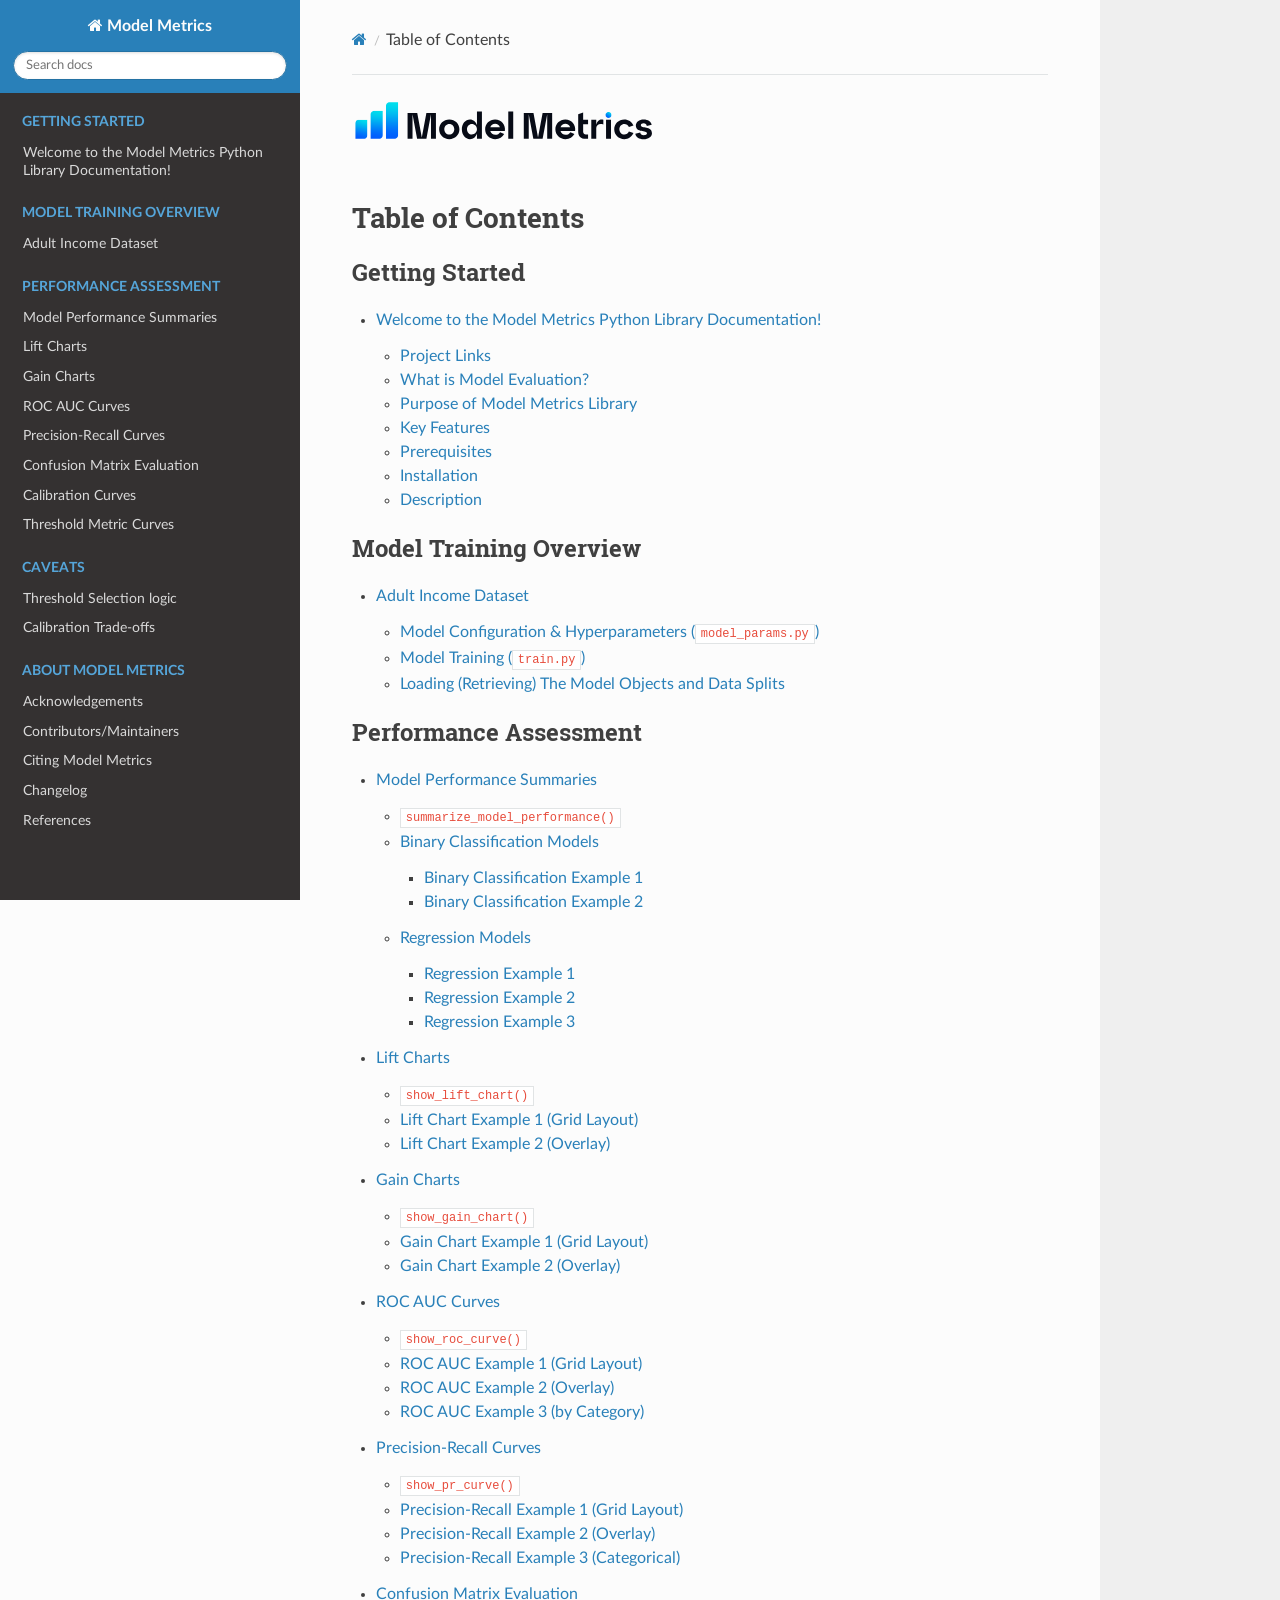
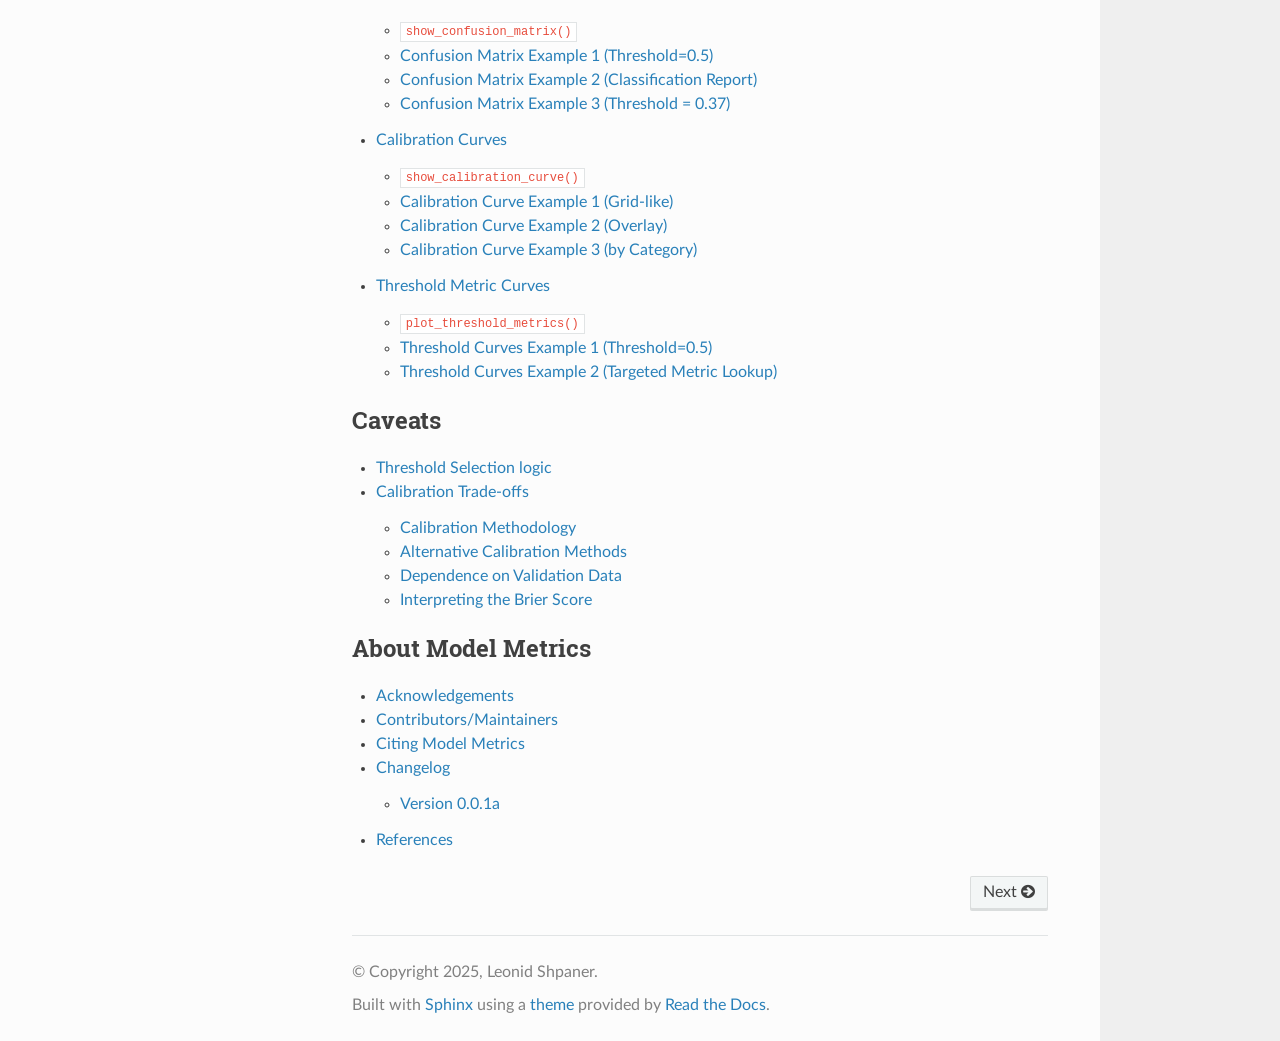
==== docs/index.html @ 1e481b81 "Finished threshold ex." ====
<!DOCTYPE html>
<html class="writer-html5" lang="en" >
<head>
  <meta charset="utf-8" /><meta name="generator" content="Docutils 0.18.1: http://docutils.sourceforge.net/" />

  <meta name="viewport" content="width=device-width, initial-scale=1.0" />
  <title>Table of Contents &mdash; Model Metrics 0.0.0.a2 documentation</title>
      <link rel="stylesheet" href="_static/pygments.css" type="text/css" />
      <link rel="stylesheet" href="_static/css/theme.css" type="text/css" />
      <link rel="stylesheet" href="_static/copybutton.css" type="text/css" />
      <link rel="stylesheet" href="_static/custom.css" type="text/css" />
      <link rel="stylesheet" href="_static/custom.css" type="text/css" />
      <link rel="stylesheet" href="_static/custom.js" type="text/css" />
  <!--[if lt IE 9]>
    <script src="_static/js/html5shiv.min.js"></script>
  <![endif]-->
  
        <script data-url_root="./" id="documentation_options" src="_static/documentation_options.js"></script>
        <script src="_static/jquery.js"></script>
        <script src="_static/underscore.js"></script>
        <script src="_static/_sphinx_javascript_frameworks_compat.js"></script>
        <script src="_static/doctools.js"></script>
        <script src="_static/sphinx_highlight.js"></script>
        <script src="_static/clipboard.min.js"></script>
        <script src="_static/copybutton.js"></script>
        <script src="_static/custom.js"></script>
    <script src="_static/js/theme.js"></script>
    <link rel="index" title="Index" href="genindex.html" />
    <link rel="search" title="Search" href="search.html" />
    <link rel="next" title="Welcome to the Model Metrics Python Library Documentation!" href="getting_started.html" /> 
</head>

<body class="wy-body-for-nav"> 
  <div class="wy-grid-for-nav">
    <nav data-toggle="wy-nav-shift" class="wy-nav-side">
      <div class="wy-side-scroll">
        <div class="wy-side-nav-search" >

          
          
          <a href="#" class="icon icon-home">
            Model Metrics
          </a>
<div role="search">
  <form id="rtd-search-form" class="wy-form" action="search.html" method="get">
    <input type="text" name="q" placeholder="Search docs" aria-label="Search docs" />
    <input type="hidden" name="check_keywords" value="yes" />
    <input type="hidden" name="area" value="default" />
  </form>
</div>
        </div><div class="wy-menu wy-menu-vertical" data-spy="affix" role="navigation" aria-label="Navigation menu">
              <p class="caption" role="heading"><span class="caption-text">Getting Started</span></p>
<ul>
<li class="toctree-l1"><a class="reference internal" href="getting_started.html">Welcome to the Model Metrics Python Library Documentation!</a></li>
</ul>
<p class="caption" role="heading"><span class="caption-text">Model Training Overview</span></p>
<ul>
<li class="toctree-l1"><a class="reference internal" href="model_training.html">Adult Income Dataset</a></li>
</ul>
<p class="caption" role="heading"><span class="caption-text">Performance Assessment</span></p>
<ul>
<li class="toctree-l1"><a class="reference internal" href="performance_assessment.html">Model Performance Summaries</a></li>
<li class="toctree-l1"><a class="reference internal" href="performance_assessment.html#lift-charts">Lift Charts</a></li>
<li class="toctree-l1"><a class="reference internal" href="performance_assessment.html#gain-charts">Gain Charts</a></li>
<li class="toctree-l1"><a class="reference internal" href="performance_assessment.html#roc-auc-curves">ROC AUC Curves</a></li>
<li class="toctree-l1"><a class="reference internal" href="performance_assessment.html#precision-recall-curves">Precision-Recall Curves</a></li>
<li class="toctree-l1"><a class="reference internal" href="performance_assessment.html#confusion-matrix-evaluation">Confusion Matrix Evaluation</a></li>
<li class="toctree-l1"><a class="reference internal" href="performance_assessment.html#calibration-curves">Calibration Curves</a></li>
<li class="toctree-l1"><a class="reference internal" href="performance_assessment.html#threshold-metric-curves">Threshold Metric Curves</a></li>
</ul>
<p class="caption" role="heading"><span class="caption-text">Caveats</span></p>
<ul>
<li class="toctree-l1"><a class="reference internal" href="caveats.html">Threshold Selection logic</a></li>
<li class="toctree-l1"><a class="reference internal" href="caveats.html#calibration-trade-offs">Calibration Trade-offs</a></li>
</ul>
<p class="caption" role="heading"><span class="caption-text">About Model Metrics</span></p>
<ul>
<li class="toctree-l1"><a class="reference internal" href="acknowledgements.html">Acknowledgements</a></li>
<li class="toctree-l1"><a class="reference internal" href="contributors.html">Contributors/Maintainers</a></li>
<li class="toctree-l1"><a class="reference internal" href="citations.html">Citing Model Metrics</a></li>
<li class="toctree-l1"><a class="reference internal" href="changelog.html">Changelog</a></li>
<li class="toctree-l1"><a class="reference internal" href="references.html">References</a></li>
</ul>

        </div>
      </div>
    </nav>

    <section data-toggle="wy-nav-shift" class="wy-nav-content-wrap"><nav class="wy-nav-top" aria-label="Mobile navigation menu" >
          <i data-toggle="wy-nav-top" class="fa fa-bars"></i>
          <a href="#">Model Metrics</a>
      </nav>

      <div class="wy-nav-content">
        <div class="rst-content">
          <div role="navigation" aria-label="Page navigation">
  <ul class="wy-breadcrumbs">
      <li><a href="#" class="icon icon-home" aria-label="Home"></a></li>
      <li class="breadcrumb-item active">Table of Contents</li>
      <li class="wy-breadcrumbs-aside">
      </li>
  </ul>
  <hr/>
</div>
          <div role="main" class="document" itemscope="itemscope" itemtype="http://schema.org/Article">
           <div itemprop="articleBody">
             
  <div class="no-click"><a class="reference internal image-reference" href="_images/mm_logo.svg"><img alt="Model Metrics Logo" class="align-left" src="_images/mm_logo.svg" width="300px" /></a>
</div><div style="height: 100px;"></div><section id="table-of-contents">
<h1>Table of Contents<a class="headerlink" href="#table-of-contents" title="Permalink to this heading"></a></h1>
<div class="toctree-wrapper compound">
<p class="caption" role="heading"><span class="caption-text">Getting Started</span></p>
<ul>
<li class="toctree-l1"><a class="reference internal" href="getting_started.html">Welcome to the Model Metrics Python Library Documentation!</a><ul>
<li class="toctree-l2"><a class="reference internal" href="getting_started.html#project-links">Project Links</a></li>
<li class="toctree-l2"><a class="reference internal" href="getting_started.html#what-is-model-evaluation">What is Model Evaluation?</a></li>
<li class="toctree-l2"><a class="reference internal" href="getting_started.html#purpose-of-model-metrics-library">Purpose of Model Metrics Library</a></li>
<li class="toctree-l2"><a class="reference internal" href="getting_started.html#key-features">Key Features</a></li>
<li class="toctree-l2"><a class="reference internal" href="getting_started.html#prerequisites">Prerequisites</a></li>
<li class="toctree-l2"><a class="reference internal" href="getting_started.html#installation">Installation</a></li>
<li class="toctree-l2"><a class="reference internal" href="getting_started.html#description">Description</a></li>
</ul>
</li>
</ul>
</div>
<div class="toctree-wrapper compound">
<p class="caption" role="heading"><span class="caption-text">Model Training Overview</span></p>
<ul>
<li class="toctree-l1"><a class="reference internal" href="model_training.html">Adult Income Dataset</a><ul>
<li class="toctree-l2"><a class="reference internal" href="model_training.html#model-configuration-hyperparameters-model-params-py">Model Configuration &amp; Hyperparameters (<code class="docutils literal notranslate"><span class="pre">model_params.py</span></code>)</a></li>
<li class="toctree-l2"><a class="reference internal" href="model_training.html#model-training-train-py">Model Training (<code class="docutils literal notranslate"><span class="pre">train.py</span></code>)</a></li>
<li class="toctree-l2"><a class="reference internal" href="model_training.html#loading-retrieving-the-model-objects-and-data-splits">Loading (Retrieving) The Model Objects and Data Splits</a></li>
</ul>
</li>
</ul>
</div>
<div class="toctree-wrapper compound">
<p class="caption" role="heading"><span class="caption-text">Performance Assessment</span></p>
<ul>
<li class="toctree-l1"><a class="reference internal" href="performance_assessment.html">Model Performance Summaries</a><ul>
<li class="toctree-l2"><a class="reference internal" href="performance_assessment.html#summarize_model_performance"><code class="docutils literal notranslate"><span class="pre">summarize_model_performance()</span></code></a></li>
<li class="toctree-l2"><a class="reference internal" href="performance_assessment.html#binary-classification-models">Binary Classification Models</a><ul>
<li class="toctree-l3"><a class="reference internal" href="performance_assessment.html#binary-classification-example-1">Binary Classification Example 1</a></li>
<li class="toctree-l3"><a class="reference internal" href="performance_assessment.html#binary-classification-example-2">Binary Classification Example 2</a></li>
</ul>
</li>
<li class="toctree-l2"><a class="reference internal" href="performance_assessment.html#regression-models">Regression Models</a><ul>
<li class="toctree-l3"><a class="reference internal" href="performance_assessment.html#regression-example-1">Regression Example 1</a></li>
<li class="toctree-l3"><a class="reference internal" href="performance_assessment.html#regression-example-2">Regression Example 2</a></li>
<li class="toctree-l3"><a class="reference internal" href="performance_assessment.html#regression-example-3">Regression Example 3</a></li>
</ul>
</li>
</ul>
</li>
<li class="toctree-l1"><a class="reference internal" href="performance_assessment.html#lift-charts">Lift Charts</a><ul>
<li class="toctree-l2"><a class="reference internal" href="performance_assessment.html#show_lift_chart"><code class="docutils literal notranslate"><span class="pre">show_lift_chart()</span></code></a></li>
<li class="toctree-l2"><a class="reference internal" href="performance_assessment.html#lift-chart-example-1-grid-layout">Lift Chart Example 1 (Grid Layout)</a></li>
<li class="toctree-l2"><a class="reference internal" href="performance_assessment.html#lift-chart-example-2-overlay">Lift Chart Example 2 (Overlay)</a></li>
</ul>
</li>
<li class="toctree-l1"><a class="reference internal" href="performance_assessment.html#gain-charts">Gain Charts</a><ul>
<li class="toctree-l2"><a class="reference internal" href="performance_assessment.html#show_gain_chart"><code class="docutils literal notranslate"><span class="pre">show_gain_chart()</span></code></a></li>
<li class="toctree-l2"><a class="reference internal" href="performance_assessment.html#gain-chart-example-1-grid-layout">Gain Chart Example 1 (Grid Layout)</a></li>
<li class="toctree-l2"><a class="reference internal" href="performance_assessment.html#gain-chart-example-2-overlay">Gain Chart Example 2 (Overlay)</a></li>
</ul>
</li>
<li class="toctree-l1"><a class="reference internal" href="performance_assessment.html#roc-auc-curves">ROC AUC Curves</a><ul>
<li class="toctree-l2"><a class="reference internal" href="performance_assessment.html#show_roc_curve"><code class="docutils literal notranslate"><span class="pre">show_roc_curve()</span></code></a></li>
<li class="toctree-l2"><a class="reference internal" href="performance_assessment.html#roc-auc-example-1-grid-layout">ROC AUC Example 1 (Grid Layout)</a></li>
<li class="toctree-l2"><a class="reference internal" href="performance_assessment.html#roc-auc-example-2-overlay">ROC AUC Example 2 (Overlay)</a></li>
<li class="toctree-l2"><a class="reference internal" href="performance_assessment.html#roc-auc-example-3-by-category">ROC AUC Example 3 (by Category)</a></li>
</ul>
</li>
<li class="toctree-l1"><a class="reference internal" href="performance_assessment.html#precision-recall-curves">Precision-Recall Curves</a><ul>
<li class="toctree-l2"><a class="reference internal" href="performance_assessment.html#show_pr_curve"><code class="docutils literal notranslate"><span class="pre">show_pr_curve()</span></code></a></li>
<li class="toctree-l2"><a class="reference internal" href="performance_assessment.html#precision-recall-example-1-grid-layout">Precision-Recall Example 1 (Grid Layout)</a></li>
<li class="toctree-l2"><a class="reference internal" href="performance_assessment.html#precision-recall-example-2-overlay">Precision-Recall Example 2 (Overlay)</a></li>
<li class="toctree-l2"><a class="reference internal" href="performance_assessment.html#precision-recall-example-3-categorical">Precision-Recall Example 3 (Categorical)</a></li>
</ul>
</li>
<li class="toctree-l1"><a class="reference internal" href="performance_assessment.html#confusion-matrix-evaluation">Confusion Matrix Evaluation</a><ul>
<li class="toctree-l2"><a class="reference internal" href="performance_assessment.html#show_confusion_matrix"><code class="docutils literal notranslate"><span class="pre">show_confusion_matrix()</span></code></a></li>
<li class="toctree-l2"><a class="reference internal" href="performance_assessment.html#confusion-matrix-example-1-threshold-0-5">Confusion Matrix Example 1 (Threshold=0.5)</a></li>
<li class="toctree-l2"><a class="reference internal" href="performance_assessment.html#confusion-matrix-example-2-classification-report">Confusion Matrix Example 2 (Classification Report)</a></li>
<li class="toctree-l2"><a class="reference internal" href="performance_assessment.html#confusion-matrix-example-3-threshold-0-37">Confusion Matrix Example 3 (Threshold = 0.37)</a></li>
</ul>
</li>
<li class="toctree-l1"><a class="reference internal" href="performance_assessment.html#calibration-curves">Calibration Curves</a><ul>
<li class="toctree-l2"><a class="reference internal" href="performance_assessment.html#show_calibration_curve"><code class="docutils literal notranslate"><span class="pre">show_calibration_curve()</span></code></a></li>
<li class="toctree-l2"><a class="reference internal" href="performance_assessment.html#calibration-curve-example-1-grid-like">Calibration Curve Example 1 (Grid-like)</a></li>
<li class="toctree-l2"><a class="reference internal" href="performance_assessment.html#calibration-curve-example-2-overlay">Calibration Curve Example 2 (Overlay)</a></li>
<li class="toctree-l2"><a class="reference internal" href="performance_assessment.html#calibration-curve-example-3-by-category">Calibration Curve Example 3 (by Category)</a></li>
</ul>
</li>
<li class="toctree-l1"><a class="reference internal" href="performance_assessment.html#threshold-metric-curves">Threshold Metric Curves</a><ul>
<li class="toctree-l2"><a class="reference internal" href="performance_assessment.html#plot_threshold_metrics"><code class="docutils literal notranslate"><span class="pre">plot_threshold_metrics()</span></code></a></li>
<li class="toctree-l2"><a class="reference internal" href="performance_assessment.html#threshold-curves-example-1-threshold-0-5">Threshold Curves Example 1 (Threshold=0.5)</a></li>
<li class="toctree-l2"><a class="reference internal" href="performance_assessment.html#threshold-curves-example-2-targeted-metric-lookup">Threshold Curves Example 2 (Targeted Metric Lookup)</a></li>
</ul>
</li>
</ul>
</div>
<div class="toctree-wrapper compound">
<p class="caption" role="heading"><span class="caption-text">Caveats</span></p>
<ul>
<li class="toctree-l1"><a class="reference internal" href="caveats.html">Threshold Selection logic</a></li>
<li class="toctree-l1"><a class="reference internal" href="caveats.html#calibration-trade-offs">Calibration Trade-offs</a><ul>
<li class="toctree-l2"><a class="reference internal" href="caveats.html#calibration-methodology">Calibration Methodology</a></li>
<li class="toctree-l2"><a class="reference internal" href="caveats.html#alternative-calibration-methods">Alternative Calibration Methods</a></li>
<li class="toctree-l2"><a class="reference internal" href="caveats.html#dependence-on-validation-data">Dependence on Validation Data</a></li>
<li class="toctree-l2"><a class="reference internal" href="caveats.html#interpreting-the-brier-score">Interpreting the Brier Score</a></li>
</ul>
</li>
</ul>
</div>
<div class="toctree-wrapper compound">
<p class="caption" role="heading"><span class="caption-text">About Model Metrics</span></p>
<ul>
<li class="toctree-l1"><a class="reference internal" href="acknowledgements.html">Acknowledgements</a></li>
<li class="toctree-l1"><a class="reference internal" href="contributors.html">Contributors/Maintainers</a></li>
<li class="toctree-l1"><a class="reference internal" href="citations.html">Citing Model Metrics</a></li>
<li class="toctree-l1"><a class="reference internal" href="changelog.html">Changelog</a><ul>
<li class="toctree-l2"><a class="reference internal" href="changelog.html#version-0-0-1a">Version 0.0.1a</a></li>
</ul>
</li>
<li class="toctree-l1"><a class="reference internal" href="references.html">References</a></li>
</ul>
</div>
</section>


           </div>
          </div>
          <footer><div class="rst-footer-buttons" role="navigation" aria-label="Footer">
        <a href="getting_started.html" class="btn btn-neutral float-right" title="Welcome to the Model Metrics Python Library Documentation!" accesskey="n" rel="next">Next <span class="fa fa-arrow-circle-right" aria-hidden="true"></span></a>
    </div>

  <hr/>

  <div role="contentinfo">
    <p>&#169; Copyright 2025, Leonid Shpaner.</p>
  </div>

  Built with <a href="https://www.sphinx-doc.org/">Sphinx</a> using a
    <a href="https://github.com/readthedocs/sphinx_rtd_theme">theme</a>
    provided by <a href="https://readthedocs.org">Read the Docs</a>.
   

</footer>
        </div>
      </div>
    </section>
  </div>
  <script>
      jQuery(function () {
          SphinxRtdTheme.Navigation.enable(true);
      });
  </script> 

</body>
</html>
---- docs/_static/pygments.css ----
pre { line-height: 125%; }
td.linenos .normal { color: inherit; background-color: transparent; padding-left: 5px; padding-right: 5px; }
span.linenos { color: inherit; background-color: transparent; padding-left: 5px; padding-right: 5px; }
td.linenos .special { color: #000000; background-color: #ffffc0; padding-left: 5px; padding-right: 5px; }
span.linenos.special { color: #000000; background-color: #ffffc0; padding-left: 5px; padding-right: 5px; }
.highlight .hll { background-color: #ffffcc }
.highlight { background: #f8f8f8; }
.highlight .c { color: #3D7B7B; font-style: italic } /* Comment */
.highlight .err { border: 1px solid #F00 } /* Error */
.highlight .k { color: #008000; font-weight: bold } /* Keyword */
.highlight .o { color: #666 } /* Operator */
.highlight .ch { color: #3D7B7B; font-style: italic } /* Comment.Hashbang */
.highlight .cm { color: #3D7B7B; font-style: italic } /* Comment.Multiline */
.highlight .cp { color: #9C6500 } /* Comment.Preproc */
.highlight .cpf { color: #3D7B7B; font-style: italic } /* Comment.PreprocFile */
.highlight .c1 { color: #3D7B7B; font-style: italic } /* Comment.Single */
.highlight .cs { color: #3D7B7B; font-style: italic } /* Comment.Special */
.highlight .gd { color: #A00000 } /* Generic.Deleted */
.highlight .ge { font-style: italic } /* Generic.Emph */
.highlight .ges { font-weight: bold; font-style: italic } /* Generic.EmphStrong */
.highlight .gr { color: #E40000 } /* Generic.Error */
.highlight .gh { color: #000080; font-weight: bold } /* Generic.Heading */
.highlight .gi { color: #008400 } /* Generic.Inserted */
.highlight .go { color: #717171 } /* Generic.Output */
.highlight .gp { color: #000080; font-weight: bold } /* Generic.Prompt */
.highlight .gs { font-weight: bold } /* Generic.Strong */
.highlight .gu { color: #800080; font-weight: bold } /* Generic.Subheading */
.highlight .gt { color: #04D } /* Generic.Traceback */
.highlight .kc { color: #008000; font-weight: bold } /* Keyword.Constant */
.highlight .kd { color: #008000; font-weight: bold } /* Keyword.Declaration */
.highlight .kn { color: #008000; font-weight: bold } /* Keyword.Namespace */
.highlight .kp { color: #008000 } /* Keyword.Pseudo */
.highlight .kr { color: #008000; font-weight: bold } /* Keyword.Reserved */
.highlight .kt { color: #B00040 } /* Keyword.Type */
.highlight .m { color: #666 } /* Literal.Number */
.highlight .s { color: #BA2121 } /* Literal.String */
.highlight .na { color: #687822 } /* Name.Attribute */
.highlight .nb { color: #008000 } /* Name.Builtin */
.highlight .nc { color: #00F; font-weight: bold } /* Name.Class */
.highlight .no { color: #800 } /* Name.Constant */
.highlight .nd { color: #A2F } /* Name.Decorator */
.highlight .ni { color: #717171; font-weight: bold } /* Name.Entity */
.highlight .ne { color: #CB3F38; font-weight: bold } /* Name.Exception */
.highlight .nf { color: #00F } /* Name.Function */
.highlight .nl { color: #767600 } /* Name.Label */
.highlight .nn { color: #00F; font-weight: bold } /* Name.Namespace */
.highlight .nt { color: #008000; font-weight: bold } /* Name.Tag */
.highlight .nv { color: #19177C } /* Name.Variable */
.highlight .ow { color: #A2F; font-weight: bold } /* Operator.Word */
.highlight .w { color: #BBB } /* Text.Whitespace */
.highlight .mb { color: #666 } /* Literal.Number.Bin */
.highlight .mf { color: #666 } /* Literal.Number.Float */
.highlight .mh { color: #666 } /* Literal.Number.Hex */
.highlight .mi { color: #666 } /* Literal.Number.Integer */
.highlight .mo { color: #666 } /* Literal.Number.Oct */
.highlight .sa { color: #BA2121 } /* Literal.String.Affix */
.highlight .sb { color: #BA2121 } /* Literal.String.Backtick */
.highlight .sc { color: #BA2121 } /* Literal.String.Char */
.highlight .dl { color: #BA2121 } /* Literal.String.Delimiter */
.highlight .sd { color: #BA2121; font-style: italic } /* Literal.String.Doc */
.highlight .s2 { color: #BA2121 } /* Literal.String.Double */
.highlight .se { color: #AA5D1F; font-weight: bold } /* Literal.String.Escape */
.highlight .sh { color: #BA2121 } /* Literal.String.Heredoc */
.highlight .si { color: #A45A77; font-weight: bold } /* Literal.String.Interpol */
.highlight .sx { color: #008000 } /* Literal.String.Other */
.highlight .sr { color: #A45A77 } /* Literal.String.Regex */
.highlight .s1 { color: #BA2121 } /* Literal.String.Single */
.highlight .ss { color: #19177C } /* Literal.String.Symbol */
.highlight .bp { color: #008000 } /* Name.Builtin.Pseudo */
.highlight .fm { color: #00F } /* Name.Function.Magic */
.highlight .vc { color: #19177C } /* Name.Variable.Class */
.highlight .vg { color: #19177C } /* Name.Variable.Global */
.highlight .vi { color: #19177C } /* Name.Variable.Instance */
.highlight .vm { color: #19177C } /* Name.Variable.Magic */
.highlight .il { color: #666 } /* Literal.Number.Integer.Long */
---- docs/_static/css/theme.css ----
html{box-sizing:border-box}*,:after,:before{box-sizing:inherit}article,aside,details,figcaption,figure,footer,header,hgroup,nav,section{display:block}audio,canvas,video{display:inline-block;*display:inline;*zoom:1}[hidden],audio:not([controls]){display:none}*{-webkit-box-sizing:border-box;-moz-box-sizing:border-box;box-sizing:border-box}html{font-size:100%;-webkit-text-size-adjust:100%;-ms-text-size-adjust:100%}body{margin:0}a:active,a:hover{outline:0}abbr[title]{border-bottom:1px dotted}b,strong{font-weight:700}blockquote{margin:0}dfn{font-style:italic}ins{background:#ff9;text-decoration:none}ins,mark{color:#000}mark{background:#ff0;font-style:italic;font-weight:700}.rst-content code,.rst-content tt,code,kbd,pre,samp{font-family:monospace,serif;_font-family:courier new,monospace;font-size:1em}pre{white-space:pre}q{quotes:none}q:after,q:before{content:"";content:none}small{font-size:85%}sub,sup{font-size:75%;line-height:0;position:relative;vertical-align:baseline}sup{top:-.5em}sub{bottom:-.25em}dl,ol,ul{margin:0;padding:0;list-style:none;list-style-image:none}li{list-style:none}dd{margin:0}img{border:0;-ms-interpolation-mode:bicubic;vertical-align:middle;max-width:100%}svg:not(:root){overflow:hidden}figure,form{margin:0}label{cursor:pointer}button,input,select,textarea{font-size:100%;margin:0;vertical-align:baseline;*vertical-align:middle}button,input{line-height:normal}button,input[type=button],input[type=reset],input[type=submit]{cursor:pointer;-webkit-appearance:button;*overflow:visible}button[disabled],input[disabled]{cursor:default}input[type=search]{-webkit-appearance:textfield;-moz-box-sizing:content-box;-webkit-box-sizing:content-box;box-sizing:content-box}textarea{resize:vertical}table{border-collapse:collapse;border-spacing:0}td{vertical-align:top}.chromeframe{margin:.2em 0;background:#ccc;color:#000;padding:.2em 0}.ir{display:block;border:0;text-indent:-999em;overflow:hidden;background-color:transparent;background-repeat:no-repeat;text-align:left;direction:ltr;*line-height:0}.ir br{display:none}.hidden{display:none!important;visibility:hidden}.visuallyhidden{border:0;clip:rect(0 0 0 0);height:1px;margin:-1px;overflow:hidden;padding:0;position:absolute;width:1px}.visuallyhidden.focusable:active,.visuallyhidden.focusable:focus{clip:auto;height:auto;margin:0;overflow:visible;position:static;width:auto}.invisible{visibility:hidden}.relative{position:relative}big,small{font-size:100%}@media print{body,html,section{background:none!important}*{box-shadow:none!important;text-shadow:none!important;filter:none!important;-ms-filter:none!important}a,a:visited{text-decoration:underline}.ir a:after,a[href^="#"]:after,a[href^="javascript:"]:after{content:""}blockquote,pre{page-break-inside:avoid}thead{display:table-header-group}img,tr{page-break-inside:avoid}img{max-width:100%!important}@page{margin:.5cm}.rst-content .toctree-wrapper>p.caption,h2,h3,p{orphans:3;widows:3}.rst-content .toctree-wrapper>p.caption,h2,h3{page-break-after:avoid}}.btn,.fa:before,.icon:before,.rst-content .admonition,.rst-content .admonition-title:before,.rst-content .admonition-todo,.rst-content .attention,.rst-content .caution,.rst-content .code-block-caption .headerlink:before,.rst-content .danger,.rst-content .eqno .headerlink:before,.rst-content .error,.rst-content .hint,.rst-content .important,.rst-content .note,.rst-content .seealso,.rst-content .tip,.rst-content .warning,.rst-content code.download span:first-child:before,.rst-content dl dt .headerlink:before,.rst-content h1 .headerlink:before,.rst-content h2 .headerlink:before,.rst-content h3 .headerlink:before,.rst-content h4 .headerlink:before,.rst-content h5 .headerlink:before,.rst-content h6 .headerlink:before,.rst-content p.caption .headerlink:before,.rst-content p .headerlink:before,.rst-content table>caption .headerlink:before,.rst-content tt.download span:first-child:before,.wy-alert,.wy-dropdown .caret:before,.wy-inline-validate.wy-inline-validate-danger .wy-input-context:before,.wy-inline-validate.wy-inline-validate-info .wy-input-context:before,.wy-inline-validate.wy-inline-validate-success .wy-input-context:before,.wy-inline-validate.wy-inline-validate-warning .wy-input-context:before,.wy-menu-vertical li.current>a button.toctree-expand:before,.wy-menu-vertical li.on a button.toctree-expand:before,.wy-menu-vertical li button.toctree-expand:before,input[type=color],input[type=date],input[type=datetime-local],input[type=datetime],input[type=email],input[type=month],input[type=number],input[type=password],input[type=search],input[type=tel],input[type=text],input[type=time],input[type=url],input[type=week],select,textarea{-webkit-font-smoothing:antialiased}.clearfix{*zoom:1}.clearfix:after,.clearfix:before{display:table;content:""}.clearfix:after{clear:both}/*!
 *  Font Awesome 4.7.0 by @davegandy - http://fontawesome.io - @fontawesome
 *  License - http://fontawesome.io/license (Font: SIL OFL 1.1, CSS: MIT License)
 */@font-face{font-family:FontAwesome;src:url(fonts/fontawesome-webfont.eot?674f50d287a8c48dc19ba404d20fe713);src:url(fonts/fontawesome-webfont.eot?674f50d287a8c48dc19ba404d20fe713?#iefix&v=4.7.0) format("embedded-opentype"),url(fonts/fontawesome-webfont.woff2?af7ae505a9eed503f8b8e6982036873e) format("woff2"),url(fonts/fontawesome-webfont.woff?fee66e712a8a08eef5805a46892932ad) format("woff"),url(fonts/fontawesome-webfont.ttf?b06871f281fee6b241d60582ae9369b9) format("truetype"),url(fonts/fontawesome-webfont.svg?912ec66d7572ff821749319396470bde#fontawesomeregular) format("svg");font-weight:400;font-style:normal}.fa,.icon,.rst-content .admonition-title,.rst-content .code-block-caption .headerlink,.rst-content .eqno .headerlink,.rst-content code.download span:first-child,.rst-content dl dt .headerlink,.rst-content h1 .headerlink,.rst-content h2 .headerlink,.rst-content h3 .headerlink,.rst-content h4 .headerlink,.rst-content h5 .headerlink,.rst-content h6 .headerlink,.rst-content p.caption .headerlink,.rst-content p .headerlink,.rst-content table>caption .headerlink,.rst-content tt.download span:first-child,.wy-menu-vertical li.current>a button.toctree-expand,.wy-menu-vertical li.on a button.toctree-expand,.wy-menu-vertical li button.toctree-expand{display:inline-block;font:normal normal normal 14px/1 FontAwesome;font-size:inherit;text-rendering:auto;-webkit-font-smoothing:antialiased;-moz-osx-font-smoothing:grayscale}.fa-lg{font-size:1.33333em;line-height:.75em;vertical-align:-15%}.fa-2x{font-size:2em}.fa-3x{font-size:3em}.fa-4x{font-size:4em}.fa-5x{font-size:5em}.fa-fw{width:1.28571em;text-align:center}.fa-ul{padding-left:0;margin-left:2.14286em;list-style-type:none}.fa-ul>li{position:relative}.fa-li{position:absolute;left:-2.14286em;width:2.14286em;top:.14286em;text-align:center}.fa-li.fa-lg{left:-1.85714em}.fa-border{padding:.2em .25em .15em;border:.08em solid #eee;border-radius:.1em}.fa-pull-left{float:left}.fa-pull-right{float:right}.fa-pull-left.icon,.fa.fa-pull-left,.rst-content .code-block-caption .fa-pull-left.headerlink,.rst-content .eqno .fa-pull-left.headerlink,.rst-content .fa-pull-left.admonition-title,.rst-content code.download span.fa-pull-left:first-child,.rst-content dl dt .fa-pull-left.headerlink,.rst-content h1 .fa-pull-left.headerlink,.rst-content h2 .fa-pull-left.headerlink,.rst-content h3 .fa-pull-left.headerlink,.rst-content h4 .fa-pull-left.headerlink,.rst-content h5 .fa-pull-left.headerlink,.rst-content h6 .fa-pull-left.headerlink,.rst-content p .fa-pull-left.headerlink,.rst-content table>caption .fa-pull-left.headerlink,.rst-content tt.download span.fa-pull-left:first-child,.wy-menu-vertical li.current>a button.fa-pull-left.toctree-expand,.wy-menu-vertical li.on a button.fa-pull-left.toctree-expand,.wy-menu-vertical li button.fa-pull-left.toctree-expand{margin-right:.3em}.fa-pull-right.icon,.fa.fa-pull-right,.rst-content .code-block-caption .fa-pull-right.headerlink,.rst-content .eqno .fa-pull-right.headerlink,.rst-content .fa-pull-right.admonition-title,.rst-content code.download span.fa-pull-right:first-child,.rst-content dl dt .fa-pull-right.headerlink,.rst-content h1 .fa-pull-right.headerlink,.rst-content h2 .fa-pull-right.headerlink,.rst-content h3 .fa-pull-right.headerlink,.rst-content h4 .fa-pull-right.headerlink,.rst-content h5 .fa-pull-right.headerlink,.rst-content h6 .fa-pull-right.headerlink,.rst-content p .fa-pull-right.headerlink,.rst-content table>caption .fa-pull-right.headerlink,.rst-content tt.download span.fa-pull-right:first-child,.wy-menu-vertical li.current>a button.fa-pull-right.toctree-expand,.wy-menu-vertical li.on a button.fa-pull-right.toctree-expand,.wy-menu-vertical li button.fa-pull-right.toctree-expand{margin-left:.3em}.pull-right{float:right}.pull-left{float:left}.fa.pull-left,.pull-left.icon,.rst-content .code-block-caption .pull-left.headerlink,.rst-content .eqno .pull-left.headerlink,.rst-content .pull-left.admonition-title,.rst-content code.download span.pull-left:first-child,.rst-content dl dt .pull-left.headerlink,.rst-content h1 .pull-left.headerlink,.rst-content h2 .pull-left.headerlink,.rst-content h3 .pull-left.headerlink,.rst-content h4 .pull-left.headerlink,.rst-content h5 .pull-left.headerlink,.rst-content h6 .pull-left.headerlink,.rst-content p .pull-left.headerlink,.rst-content table>caption .pull-left.headerlink,.rst-content tt.download span.pull-left:first-child,.wy-menu-vertical li.current>a button.pull-left.toctree-expand,.wy-menu-vertical li.on a button.pull-left.toctree-expand,.wy-menu-vertical li button.pull-left.toctree-expand{margin-right:.3em}.fa.pull-right,.pull-right.icon,.rst-content .code-block-caption .pull-right.headerlink,.rst-content .eqno .pull-right.headerlink,.rst-content .pull-right.admonition-title,.rst-content code.download span.pull-right:first-child,.rst-content dl dt .pull-right.headerlink,.rst-content h1 .pull-right.headerlink,.rst-content h2 .pull-right.headerlink,.rst-content h3 .pull-right.headerlink,.rst-content h4 .pull-right.headerlink,.rst-content h5 .pull-right.headerlink,.rst-content h6 .pull-right.headerlink,.rst-content p .pull-right.headerlink,.rst-content table>caption .pull-right.headerlink,.rst-content tt.download span.pull-right:first-child,.wy-menu-vertical li.current>a button.pull-right.toctree-expand,.wy-menu-vertical li.on a button.pull-right.toctree-expand,.wy-menu-vertical li button.pull-right.toctree-expand{margin-left:.3em}.fa-spin{-webkit-animation:fa-spin 2s linear infinite;animation:fa-spin 2s linear infinite}.fa-pulse{-webkit-animation:fa-spin 1s steps(8) infinite;animation:fa-spin 1s steps(8) infinite}@-webkit-keyframes fa-spin{0%{-webkit-transform:rotate(0deg);transform:rotate(0deg)}to{-webkit-transform:rotate(359deg);transform:rotate(359deg)}}@keyframes fa-spin{0%{-webkit-transform:rotate(0deg);transform:rotate(0deg)}to{-webkit-transform:rotate(359deg);transform:rotate(359deg)}}.fa-rotate-90{-ms-filter:"progid:DXImageTransform.Microsoft.BasicImage(rotation=1)";-webkit-transform:rotate(90deg);-ms-transform:rotate(90deg);transform:rotate(90deg)}.fa-rotate-180{-ms-filter:"progid:DXImageTransform.Microsoft.BasicImage(rotation=2)";-webkit-transform:rotate(180deg);-ms-transform:rotate(180deg);transform:rotate(180deg)}.fa-rotate-270{-ms-filter:"progid:DXImageTransform.Microsoft.BasicImage(rotation=3)";-webkit-transform:rotate(270deg);-ms-transform:rotate(270deg);transform:rotate(270deg)}.fa-flip-horizontal{-ms-filter:"progid:DXImageTransform.Microsoft.BasicImage(rotation=0, mirror=1)";-webkit-transform:scaleX(-1);-ms-transform:scaleX(-1);transform:scaleX(-1)}.fa-flip-vertical{-ms-filter:"progid:DXImageTransform.Microsoft.BasicImage(rotation=2, mirror=1)";-webkit-transform:scaleY(-1);-ms-transform:scaleY(-1);transform:scaleY(-1)}:root .fa-flip-horizontal,:root .fa-flip-vertical,:root .fa-rotate-90,:root .fa-rotate-180,:root .fa-rotate-270{filter:none}.fa-stack{position:relative;display:inline-block;width:2em;height:2em;line-height:2em;vertical-align:middle}.fa-stack-1x,.fa-stack-2x{position:absolute;left:0;width:100%;text-align:center}.fa-stack-1x{line-height:inherit}.fa-stack-2x{font-size:2em}.fa-inverse{color:#fff}.fa-glass:before{content:""}.fa-music:before{content:""}.fa-search:before,.icon-search:before{content:""}.fa-envelope-o:before{content:""}.fa-heart:before{content:""}.fa-star:before{content:""}.fa-star-o:before{content:""}.fa-user:before{content:""}.fa-film:before{content:""}.fa-th-large:before{content:""}.fa-th:before{content:""}.fa-th-list:before{content:""}.fa-check:before{content:""}.fa-close:before,.fa-remove:before,.fa-times:before{content:""}.fa-search-plus:before{content:""}.fa-search-minus:before{content:""}.fa-power-off:before{content:""}.fa-signal:before{content:""}.fa-cog:before,.fa-gear:before{content:""}.fa-trash-o:before{content:""}.fa-home:before,.icon-home:before{content:""}.fa-file-o:before{content:""}.fa-clock-o:before{content:""}.fa-road:before{content:""}.fa-download:before,.rst-content code.download span:first-child:before,.rst-content tt.download span:first-child:before{content:""}.fa-arrow-circle-o-down:before{content:""}.fa-arrow-circle-o-up:before{content:""}.fa-inbox:before{content:""}.fa-play-circle-o:before{content:""}.fa-repeat:before,.fa-rotate-right:before{content:""}.fa-refresh:before{content:""}.fa-list-alt:before{content:""}.fa-lock:before{content:""}.fa-flag:before{content:""}.fa-headphones:before{content:""}.fa-volume-off:before{content:""}.fa-volume-down:before{content:""}.fa-volume-up:before{content:""}.fa-qrcode:before{content:""}.fa-barcode:before{content:""}.fa-tag:before{content:""}.fa-tags:before{content:""}.fa-book:before,.icon-book:before{content:""}.fa-bookmark:before{content:""}.fa-print:before{content:""}.fa-camera:before{content:""}.fa-font:before{content:""}.fa-bold:before{content:""}.fa-italic:before{content:""}.fa-text-height:before{content:""}.fa-text-width:before{content:""}.fa-align-left:before{content:""}.fa-align-center:before{content:""}.fa-align-right:before{content:""}.fa-align-justify:before{content:""}.fa-list:before{content:""}.fa-dedent:before,.fa-outdent:before{content:""}.fa-indent:before{content:""}.fa-video-camera:before{content:""}.fa-image:before,.fa-photo:before,.fa-picture-o:before{content:""}.fa-pencil:before{content:""}.fa-map-marker:before{content:""}.fa-adjust:before{content:""}.fa-tint:before{content:""}.fa-edit:before,.fa-pencil-square-o:before{content:""}.fa-share-square-o:before{content:""}.fa-check-square-o:before{content:""}.fa-arrows:before{content:""}.fa-step-backward:before{content:""}.fa-fast-backward:before{content:""}.fa-backward:before{content:""}.fa-play:before{content:""}.fa-pause:before{content:""}.fa-stop:before{content:""}.fa-forward:before{content:""}.fa-fast-forward:before{content:""}.fa-step-forward:before{content:""}.fa-eject:before{content:""}.fa-chevron-left:before{content:""}.fa-chevron-right:before{content:""}.fa-plus-circle:before{content:""}.fa-minus-circle:before{content:""}.fa-times-circle:before,.wy-inline-validate.wy-inline-validate-danger .wy-input-context:before{content:""}.fa-check-circle:before,.wy-inline-validate.wy-inline-validate-success .wy-input-context:before{content:""}.fa-question-circle:before{content:""}.fa-info-circle:before{content:""}.fa-crosshairs:before{content:""}.fa-times-circle-o:before{content:""}.fa-check-circle-o:before{content:""}.fa-ban:before{content:""}.fa-arrow-left:before{content:""}.fa-arrow-right:before{content:""}.fa-arrow-up:before{content:""}.fa-arrow-down:before{content:""}.fa-mail-forward:before,.fa-share:before{content:""}.fa-expand:before{content:""}.fa-compress:before{content:""}.fa-plus:before{content:""}.fa-minus:before{content:""}.fa-asterisk:before{content:""}.fa-exclamation-circle:before,.rst-content .admonition-title:before,.wy-inline-validate.wy-inline-validate-info .wy-input-context:before,.wy-inline-validate.wy-inline-validate-warning .wy-input-context:before{content:""}.fa-gift:before{content:""}.fa-leaf:before{content:""}.fa-fire:before,.icon-fire:before{content:""}.fa-eye:before{content:""}.fa-eye-slash:before{content:""}.fa-exclamation-triangle:before,.fa-warning:before{content:""}.fa-plane:before{content:""}.fa-calendar:before{content:""}.fa-random:before{content:""}.fa-comment:before{content:""}.fa-magnet:before{content:""}.fa-chevron-up:before{content:""}.fa-chevron-down:before{content:""}.fa-retweet:before{content:""}.fa-shopping-cart:before{content:""}.fa-folder:before{content:""}.fa-folder-open:before{content:""}.fa-arrows-v:before{content:""}.fa-arrows-h:before{content:""}.fa-bar-chart-o:before,.fa-bar-chart:before{content:""}.fa-twitter-square:before{content:""}.fa-facebook-square:before{content:""}.fa-camera-retro:before{content:""}.fa-key:before{content:""}.fa-cogs:before,.fa-gears:before{content:""}.fa-comments:before{content:""}.fa-thumbs-o-up:before{content:""}.fa-thumbs-o-down:before{content:""}.fa-star-half:before{content:""}.fa-heart-o:before{content:""}.fa-sign-out:before{content:""}.fa-linkedin-square:before{content:""}.fa-thumb-tack:before{content:""}.fa-external-link:before{content:""}.fa-sign-in:before{content:""}.fa-trophy:before{content:""}.fa-github-square:before{content:""}.fa-upload:before{content:""}.fa-lemon-o:before{content:""}.fa-phone:before{content:""}.fa-square-o:before{content:""}.fa-bookmark-o:before{content:""}.fa-phone-square:before{content:""}.fa-twitter:before{content:""}.fa-facebook-f:before,.fa-facebook:before{content:""}.fa-github:before,.icon-github:before{content:""}.fa-unlock:before{content:""}.fa-credit-card:before{content:""}.fa-feed:before,.fa-rss:before{content:""}.fa-hdd-o:before{content:""}.fa-bullhorn:before{content:""}.fa-bell:before{content:""}.fa-certificate:before{content:""}.fa-hand-o-right:before{content:""}.fa-hand-o-left:before{content:""}.fa-hand-o-up:before{content:""}.fa-hand-o-down:before{content:""}.fa-arrow-circle-left:before,.icon-circle-arrow-left:before{content:""}.fa-arrow-circle-right:before,.icon-circle-arrow-right:before{content:""}.fa-arrow-circle-up:before{content:""}.fa-arrow-circle-down:before{content:""}.fa-globe:before{content:""}.fa-wrench:before{content:""}.fa-tasks:before{content:""}.fa-filter:before{content:""}.fa-briefcase:before{content:""}.fa-arrows-alt:before{content:""}.fa-group:before,.fa-users:before{content:""}.fa-chain:before,.fa-link:before,.icon-link:before{content:""}.fa-cloud:before{content:""}.fa-flask:before{content:""}.fa-cut:before,.fa-scissors:before{content:""}.fa-copy:before,.fa-files-o:before{content:""}.fa-paperclip:before{content:""}.fa-floppy-o:before,.fa-save:before{content:""}.fa-square:before{content:""}.fa-bars:before,.fa-navicon:before,.fa-reorder:before{content:""}.fa-list-ul:before{content:""}.fa-list-ol:before{content:""}.fa-strikethrough:before{content:""}.fa-underline:before{content:""}.fa-table:before{content:""}.fa-magic:before{content:""}.fa-truck:before{content:""}.fa-pinterest:before{content:""}.fa-pinterest-square:before{content:""}.fa-google-plus-square:before{content:""}.fa-google-plus:before{content:""}.fa-money:before{content:""}.fa-caret-down:before,.icon-caret-down:before,.wy-dropdown .caret:before{content:""}.fa-caret-up:before{content:""}.fa-caret-left:before{content:""}.fa-caret-right:before{content:""}.fa-columns:before{content:""}.fa-sort:before,.fa-unsorted:before{content:""}.fa-sort-desc:before,.fa-sort-down:before{content:""}.fa-sort-asc:before,.fa-sort-up:before{content:""}.fa-envelope:before{content:""}.fa-linkedin:before{content:""}.fa-rotate-left:before,.fa-undo:before{content:""}.fa-gavel:before,.fa-legal:before{content:""}.fa-dashboard:before,.fa-tachometer:before{content:""}.fa-comment-o:before{content:""}.fa-comments-o:before{content:""}.fa-bolt:before,.fa-flash:before{content:""}.fa-sitemap:before{content:""}.fa-umbrella:before{content:""}.fa-clipboard:before,.fa-paste:before{content:""}.fa-lightbulb-o:before{content:""}.fa-exchange:before{content:""}.fa-cloud-download:before{content:""}.fa-cloud-upload:before{content:""}.fa-user-md:before{content:""}.fa-stethoscope:before{content:""}.fa-suitcase:before{content:""}.fa-bell-o:before{content:""}.fa-coffee:before{content:""}.fa-cutlery:before{content:""}.fa-file-text-o:before{content:""}.fa-building-o:before{content:""}.fa-hospital-o:before{content:""}.fa-ambulance:before{content:""}.fa-medkit:before{content:""}.fa-fighter-jet:before{content:""}.fa-beer:before{content:""}.fa-h-square:before{content:""}.fa-plus-square:before{content:""}.fa-angle-double-left:before{content:""}.fa-angle-double-right:before{content:""}.fa-angle-double-up:before{content:""}.fa-angle-double-down:before{content:""}.fa-angle-left:before{content:""}.fa-angle-right:before{content:""}.fa-angle-up:before{content:""}.fa-angle-down:before{content:""}.fa-desktop:before{content:""}.fa-laptop:before{content:""}.fa-tablet:before{content:""}.fa-mobile-phone:before,.fa-mobile:before{content:""}.fa-circle-o:before{content:""}.fa-quote-left:before{content:""}.fa-quote-right:before{content:""}.fa-spinner:before{content:""}.fa-circle:before{content:""}.fa-mail-reply:before,.fa-reply:before{content:""}.fa-github-alt:before{content:""}.fa-folder-o:before{content:""}.fa-folder-open-o:before{content:""}.fa-smile-o:before{content:""}.fa-frown-o:before{content:""}.fa-meh-o:before{content:""}.fa-gamepad:before{content:""}.fa-keyboard-o:before{content:""}.fa-flag-o:before{content:""}.fa-flag-checkered:before{content:""}.fa-terminal:before{content:""}.fa-code:before{content:""}.fa-mail-reply-all:before,.fa-reply-all:before{content:""}.fa-star-half-empty:before,.fa-star-half-full:before,.fa-star-half-o:before{content:""}.fa-location-arrow:before{content:""}.fa-crop:before{content:""}.fa-code-fork:before{content:""}.fa-chain-broken:before,.fa-unlink:before{content:""}.fa-question:before{content:""}.fa-info:before{content:""}.fa-exclamation:before{content:""}.fa-superscript:before{content:""}.fa-subscript:before{content:""}.fa-eraser:before{content:""}.fa-puzzle-piece:before{content:""}.fa-microphone:before{content:""}.fa-microphone-slash:before{content:""}.fa-shield:before{content:""}.fa-calendar-o:before{content:""}.fa-fire-extinguisher:before{content:""}.fa-rocket:before{content:""}.fa-maxcdn:before{content:""}.fa-chevron-circle-left:before{content:""}.fa-chevron-circle-right:before{content:""}.fa-chevron-circle-up:before{content:""}.fa-chevron-circle-down:before{content:""}.fa-html5:before{content:""}.fa-css3:before{content:""}.fa-anchor:before{content:""}.fa-unlock-alt:before{content:""}.fa-bullseye:before{content:""}.fa-ellipsis-h:before{content:""}.fa-ellipsis-v:before{content:""}.fa-rss-square:before{content:""}.fa-play-circle:before{content:""}.fa-ticket:before{content:""}.fa-minus-square:before{content:""}.fa-minus-square-o:before,.wy-menu-vertical li.current>a button.toctree-expand:before,.wy-menu-vertical li.on a button.toctree-expand:before{content:""}.fa-level-up:before{content:""}.fa-level-down:before{content:""}.fa-check-square:before{content:""}.fa-pencil-square:before{content:""}.fa-external-link-square:before{content:""}.fa-share-square:before{content:""}.fa-compass:before{content:""}.fa-caret-square-o-down:before,.fa-toggle-down:before{content:""}.fa-caret-square-o-up:before,.fa-toggle-up:before{content:""}.fa-caret-square-o-right:before,.fa-toggle-right:before{content:""}.fa-eur:before,.fa-euro:before{content:""}.fa-gbp:before{content:""}.fa-dollar:before,.fa-usd:before{content:""}.fa-inr:before,.fa-rupee:before{content:""}.fa-cny:before,.fa-jpy:before,.fa-rmb:before,.fa-yen:before{content:""}.fa-rouble:before,.fa-rub:before,.fa-ruble:before{content:""}.fa-krw:before,.fa-won:before{content:""}.fa-bitcoin:before,.fa-btc:before{content:""}.fa-file:before{content:""}.fa-file-text:before{content:""}.fa-sort-alpha-asc:before{content:""}.fa-sort-alpha-desc:before{content:""}.fa-sort-amount-asc:before{content:""}.fa-sort-amount-desc:before{content:""}.fa-sort-numeric-asc:before{content:""}.fa-sort-numeric-desc:before{content:""}.fa-thumbs-up:before{content:""}.fa-thumbs-down:before{content:""}.fa-youtube-square:before{content:""}.fa-youtube:before{content:""}.fa-xing:before{content:""}.fa-xing-square:before{content:""}.fa-youtube-play:before{content:""}.fa-dropbox:before{content:""}.fa-stack-overflow:before{content:""}.fa-instagram:before{content:""}.fa-flickr:before{content:""}.fa-adn:before{content:""}.fa-bitbucket:before,.icon-bitbucket:before{content:""}.fa-bitbucket-square:before{content:""}.fa-tumblr:before{content:""}.fa-tumblr-square:before{content:""}.fa-long-arrow-down:before{content:""}.fa-long-arrow-up:before{content:""}.fa-long-arrow-left:before{content:""}.fa-long-arrow-right:before{content:""}.fa-apple:before{content:""}.fa-windows:before{content:""}.fa-android:before{content:""}.fa-linux:before{content:""}.fa-dribbble:before{content:""}.fa-skype:before{content:""}.fa-foursquare:before{content:""}.fa-trello:before{content:""}.fa-female:before{content:""}.fa-male:before{content:""}.fa-gittip:before,.fa-gratipay:before{content:""}.fa-sun-o:before{content:""}.fa-moon-o:before{content:""}.fa-archive:before{content:""}.fa-bug:before{content:""}.fa-vk:before{content:""}.fa-weibo:before{content:""}.fa-renren:before{content:""}.fa-pagelines:before{content:""}.fa-stack-exchange:before{content:""}.fa-arrow-circle-o-right:before{content:""}.fa-arrow-circle-o-left:before{content:""}.fa-caret-square-o-left:before,.fa-toggle-left:before{content:""}.fa-dot-circle-o:before{content:""}.fa-wheelchair:before{content:""}.fa-vimeo-square:before{content:""}.fa-try:before,.fa-turkish-lira:before{content:""}.fa-plus-square-o:before,.wy-menu-vertical li button.toctree-expand:before{content:""}.fa-space-shuttle:before{content:""}.fa-slack:before{content:""}.fa-envelope-square:before{content:""}.fa-wordpress:before{content:""}.fa-openid:before{content:""}.fa-bank:before,.fa-institution:before,.fa-university:before{content:""}.fa-graduation-cap:before,.fa-mortar-board:before{content:""}.fa-yahoo:before{content:""}.fa-google:before{content:""}.fa-reddit:before{content:""}.fa-reddit-square:before{content:""}.fa-stumbleupon-circle:before{content:""}.fa-stumbleupon:before{content:""}.fa-delicious:before{content:""}.fa-digg:before{content:""}.fa-pied-piper-pp:before{content:""}.fa-pied-piper-alt:before{content:""}.fa-drupal:before{content:""}.fa-joomla:before{content:""}.fa-language:before{content:""}.fa-fax:before{content:""}.fa-building:before{content:""}.fa-child:before{content:""}.fa-paw:before{content:""}.fa-spoon:before{content:""}.fa-cube:before{content:""}.fa-cubes:before{content:""}.fa-behance:before{content:""}.fa-behance-square:before{content:""}.fa-steam:before{content:""}.fa-steam-square:before{content:""}.fa-recycle:before{content:""}.fa-automobile:before,.fa-car:before{content:""}.fa-cab:before,.fa-taxi:before{content:""}.fa-tree:before{content:""}.fa-spotify:before{content:""}.fa-deviantart:before{content:""}.fa-soundcloud:before{content:""}.fa-database:before{content:""}.fa-file-pdf-o:before{content:""}.fa-file-word-o:before{content:""}.fa-file-excel-o:before{content:""}.fa-file-powerpoint-o:before{content:""}.fa-file-image-o:before,.fa-file-photo-o:before,.fa-file-picture-o:before{content:""}.fa-file-archive-o:before,.fa-file-zip-o:before{content:""}.fa-file-audio-o:before,.fa-file-sound-o:before{content:""}.fa-file-movie-o:before,.fa-file-video-o:before{content:""}.fa-file-code-o:before{content:""}.fa-vine:before{content:""}.fa-codepen:before{content:""}.fa-jsfiddle:before{content:""}.fa-life-bouy:before,.fa-life-buoy:before,.fa-life-ring:before,.fa-life-saver:before,.fa-support:before{content:""}.fa-circle-o-notch:before{content:""}.fa-ra:before,.fa-rebel:before,.fa-resistance:before{content:""}.fa-empire:before,.fa-ge:before{content:""}.fa-git-square:before{content:""}.fa-git:before{content:""}.fa-hacker-news:before,.fa-y-combinator-square:before,.fa-yc-square:before{content:""}.fa-tencent-weibo:before{content:""}.fa-qq:before{content:""}.fa-wechat:before,.fa-weixin:before{content:""}.fa-paper-plane:before,.fa-send:before{content:""}.fa-paper-plane-o:before,.fa-send-o:before{content:""}.fa-history:before{content:""}.fa-circle-thin:before{content:""}.fa-header:before{content:""}.fa-paragraph:before{content:""}.fa-sliders:before{content:""}.fa-share-alt:before{content:""}.fa-share-alt-square:before{content:""}.fa-bomb:before{content:""}.fa-futbol-o:before,.fa-soccer-ball-o:before{content:""}.fa-tty:before{content:""}.fa-binoculars:before{content:""}.fa-plug:before{content:""}.fa-slideshare:before{content:""}.fa-twitch:before{content:""}.fa-yelp:before{content:""}.fa-newspaper-o:before{content:""}.fa-wifi:before{content:""}.fa-calculator:before{content:""}.fa-paypal:before{content:""}.fa-google-wallet:before{content:""}.fa-cc-visa:before{content:""}.fa-cc-mastercard:before{content:""}.fa-cc-discover:before{content:""}.fa-cc-amex:before{content:""}.fa-cc-paypal:before{content:""}.fa-cc-stripe:before{content:""}.fa-bell-slash:before{content:""}.fa-bell-slash-o:before{content:""}.fa-trash:before{content:""}.fa-copyright:before{content:""}.fa-at:before{content:""}.fa-eyedropper:before{content:""}.fa-paint-brush:before{content:""}.fa-birthday-cake:before{content:""}.fa-area-chart:before{content:""}.fa-pie-chart:before{content:""}.fa-line-chart:before{content:""}.fa-lastfm:before{content:""}.fa-lastfm-square:before{content:""}.fa-toggle-off:before{content:""}.fa-toggle-on:before{content:""}.fa-bicycle:before{content:""}.fa-bus:before{content:""}.fa-ioxhost:before{content:""}.fa-angellist:before{content:""}.fa-cc:before{content:""}.fa-ils:before,.fa-shekel:before,.fa-sheqel:before{content:""}.fa-meanpath:before{content:""}.fa-buysellads:before{content:""}.fa-connectdevelop:before{content:""}.fa-dashcube:before{content:""}.fa-forumbee:before{content:""}.fa-leanpub:before{content:""}.fa-sellsy:before{content:""}.fa-shirtsinbulk:before{content:""}.fa-simplybuilt:before{content:""}.fa-skyatlas:before{content:""}.fa-cart-plus:before{content:""}.fa-cart-arrow-down:before{content:""}.fa-diamond:before{content:""}.fa-ship:before{content:""}.fa-user-secret:before{content:""}.fa-motorcycle:before{content:""}.fa-street-view:before{content:""}.fa-heartbeat:before{content:""}.fa-venus:before{content:""}.fa-mars:before{content:""}.fa-mercury:before{content:""}.fa-intersex:before,.fa-transgender:before{content:""}.fa-transgender-alt:before{content:""}.fa-venus-double:before{content:""}.fa-mars-double:before{content:""}.fa-venus-mars:before{content:""}.fa-mars-stroke:before{content:""}.fa-mars-stroke-v:before{content:""}.fa-mars-stroke-h:before{content:""}.fa-neuter:before{content:""}.fa-genderless:before{content:""}.fa-facebook-official:before{content:""}.fa-pinterest-p:before{content:""}.fa-whatsapp:before{content:""}.fa-server:before{content:""}.fa-user-plus:before{content:""}.fa-user-times:before{content:""}.fa-bed:before,.fa-hotel:before{content:""}.fa-viacoin:before{content:""}.fa-train:before{content:""}.fa-subway:before{content:""}.fa-medium:before{content:""}.fa-y-combinator:before,.fa-yc:before{content:""}.fa-optin-monster:before{content:""}.fa-opencart:before{content:""}.fa-expeditedssl:before{content:""}.fa-battery-4:before,.fa-battery-full:before,.fa-battery:before{content:""}.fa-battery-3:before,.fa-battery-three-quarters:before{content:""}.fa-battery-2:before,.fa-battery-half:before{content:""}.fa-battery-1:before,.fa-battery-quarter:before{content:""}.fa-battery-0:before,.fa-battery-empty:before{content:""}.fa-mouse-pointer:before{content:""}.fa-i-cursor:before{content:""}.fa-object-group:before{content:""}.fa-object-ungroup:before{content:""}.fa-sticky-note:before{content:""}.fa-sticky-note-o:before{content:""}.fa-cc-jcb:before{content:""}.fa-cc-diners-club:before{content:""}.fa-clone:before{content:""}.fa-balance-scale:before{content:""}.fa-hourglass-o:before{content:""}.fa-hourglass-1:before,.fa-hourglass-start:before{content:""}.fa-hourglass-2:before,.fa-hourglass-half:before{content:""}.fa-hourglass-3:before,.fa-hourglass-end:before{content:""}.fa-hourglass:before{content:""}.fa-hand-grab-o:before,.fa-hand-rock-o:before{content:""}.fa-hand-paper-o:before,.fa-hand-stop-o:before{content:""}.fa-hand-scissors-o:before{content:""}.fa-hand-lizard-o:before{content:""}.fa-hand-spock-o:before{content:""}.fa-hand-pointer-o:before{content:""}.fa-hand-peace-o:before{content:""}.fa-trademark:before{content:""}.fa-registered:before{content:""}.fa-creative-commons:before{content:""}.fa-gg:before{content:""}.fa-gg-circle:before{content:""}.fa-tripadvisor:before{content:""}.fa-odnoklassniki:before{content:""}.fa-odnoklassniki-square:before{content:""}.fa-get-pocket:before{content:""}.fa-wikipedia-w:before{content:""}.fa-safari:before{content:""}.fa-chrome:before{content:""}.fa-firefox:before{content:""}.fa-opera:before{content:""}.fa-internet-explorer:before{content:""}.fa-television:before,.fa-tv:before{content:""}.fa-contao:before{content:""}.fa-500px:before{content:""}.fa-amazon:before{content:""}.fa-calendar-plus-o:before{content:""}.fa-calendar-minus-o:before{content:""}.fa-calendar-times-o:before{content:""}.fa-calendar-check-o:before{content:""}.fa-industry:before{content:""}.fa-map-pin:before{content:""}.fa-map-signs:before{content:""}.fa-map-o:before{content:""}.fa-map:before{content:""}.fa-commenting:before{content:""}.fa-commenting-o:before{content:""}.fa-houzz:before{content:""}.fa-vimeo:before{content:""}.fa-black-tie:before{content:""}.fa-fonticons:before{content:""}.fa-reddit-alien:before{content:""}.fa-edge:before{content:""}.fa-credit-card-alt:before{content:""}.fa-codiepie:before{content:""}.fa-modx:before{content:""}.fa-fort-awesome:before{content:""}.fa-usb:before{content:""}.fa-product-hunt:before{content:""}.fa-mixcloud:before{content:""}.fa-scribd:before{content:""}.fa-pause-circle:before{content:""}.fa-pause-circle-o:before{content:""}.fa-stop-circle:before{content:""}.fa-stop-circle-o:before{content:""}.fa-shopping-bag:before{content:""}.fa-shopping-basket:before{content:""}.fa-hashtag:before{content:""}.fa-bluetooth:before{content:""}.fa-bluetooth-b:before{content:""}.fa-percent:before{content:""}.fa-gitlab:before,.icon-gitlab:before{content:""}.fa-wpbeginner:before{content:""}.fa-wpforms:before{content:""}.fa-envira:before{content:""}.fa-universal-access:before{content:""}.fa-wheelchair-alt:before{content:""}.fa-question-circle-o:before{content:""}.fa-blind:before{content:""}.fa-audio-description:before{content:""}.fa-volume-control-phone:before{content:""}.fa-braille:before{content:""}.fa-assistive-listening-systems:before{content:""}.fa-american-sign-language-interpreting:before,.fa-asl-interpreting:before{content:""}.fa-deaf:before,.fa-deafness:before,.fa-hard-of-hearing:before{content:""}.fa-glide:before{content:""}.fa-glide-g:before{content:""}.fa-sign-language:before,.fa-signing:before{content:""}.fa-low-vision:before{content:""}.fa-viadeo:before{content:""}.fa-viadeo-square:before{content:""}.fa-snapchat:before{content:""}.fa-snapchat-ghost:before{content:""}.fa-snapchat-square:before{content:""}.fa-pied-piper:before{content:""}.fa-first-order:before{content:""}.fa-yoast:before{content:""}.fa-themeisle:before{content:""}.fa-google-plus-circle:before,.fa-google-plus-official:before{content:""}.fa-fa:before,.fa-font-awesome:before{content:""}.fa-handshake-o:before{content:""}.fa-envelope-open:before{content:""}.fa-envelope-open-o:before{content:""}.fa-linode:before{content:""}.fa-address-book:before{content:""}.fa-address-book-o:before{content:""}.fa-address-card:before,.fa-vcard:before{content:""}.fa-address-card-o:before,.fa-vcard-o:before{content:""}.fa-user-circle:before{content:""}.fa-user-circle-o:before{content:""}.fa-user-o:before{content:""}.fa-id-badge:before{content:""}.fa-drivers-license:before,.fa-id-card:before{content:""}.fa-drivers-license-o:before,.fa-id-card-o:before{content:""}.fa-quora:before{content:""}.fa-free-code-camp:before{content:""}.fa-telegram:before{content:""}.fa-thermometer-4:before,.fa-thermometer-full:before,.fa-thermometer:before{content:""}.fa-thermometer-3:before,.fa-thermometer-three-quarters:before{content:""}.fa-thermometer-2:before,.fa-thermometer-half:before{content:""}.fa-thermometer-1:before,.fa-thermometer-quarter:before{content:""}.fa-thermometer-0:before,.fa-thermometer-empty:before{content:""}.fa-shower:before{content:""}.fa-bath:before,.fa-bathtub:before,.fa-s15:before{content:""}.fa-podcast:before{content:""}.fa-window-maximize:before{content:""}.fa-window-minimize:before{content:""}.fa-window-restore:before{content:""}.fa-times-rectangle:before,.fa-window-close:before{content:""}.fa-times-rectangle-o:before,.fa-window-close-o:before{content:""}.fa-bandcamp:before{content:""}.fa-grav:before{content:""}.fa-etsy:before{content:""}.fa-imdb:before{content:""}.fa-ravelry:before{content:""}.fa-eercast:before{content:""}.fa-microchip:before{content:""}.fa-snowflake-o:before{content:""}.fa-superpowers:before{content:""}.fa-wpexplorer:before{content:""}.fa-meetup:before{content:""}.sr-only{position:absolute;width:1px;height:1px;padding:0;margin:-1px;overflow:hidden;clip:rect(0,0,0,0);border:0}.sr-only-focusable:active,.sr-only-focusable:focus{position:static;width:auto;height:auto;margin:0;overflow:visible;clip:auto}.fa,.icon,.rst-content .admonition-title,.rst-content .code-block-caption .headerlink,.rst-content .eqno .headerlink,.rst-content code.download span:first-child,.rst-content dl dt .headerlink,.rst-content h1 .headerlink,.rst-content h2 .headerlink,.rst-content h3 .headerlink,.rst-content h4 .headerlink,.rst-content h5 .headerlink,.rst-content h6 .headerlink,.rst-content p.caption .headerlink,.rst-content p .headerlink,.rst-content table>caption .headerlink,.rst-content tt.download span:first-child,.wy-dropdown .caret,.wy-inline-validate.wy-inline-validate-danger .wy-input-context,.wy-inline-validate.wy-inline-validate-info .wy-input-context,.wy-inline-validate.wy-inline-validate-success .wy-input-context,.wy-inline-validate.wy-inline-validate-warning .wy-input-context,.wy-menu-vertical li.current>a button.toctree-expand,.wy-menu-vertical li.on a button.toctree-expand,.wy-menu-vertical li button.toctree-expand{font-family:inherit}.fa:before,.icon:before,.rst-content .admonition-title:before,.rst-content .code-block-caption .headerlink:before,.rst-content .eqno .headerlink:before,.rst-content code.download span:first-child:before,.rst-content dl dt .headerlink:before,.rst-content h1 .headerlink:before,.rst-content h2 .headerlink:before,.rst-content h3 .headerlink:before,.rst-content h4 .headerlink:before,.rst-content h5 .headerlink:before,.rst-content h6 .headerlink:before,.rst-content p.caption .headerlink:before,.rst-content p .headerlink:before,.rst-content table>caption .headerlink:before,.rst-content tt.download span:first-child:before,.wy-dropdown .caret:before,.wy-inline-validate.wy-inline-validate-danger .wy-input-context:before,.wy-inline-validate.wy-inline-validate-info .wy-input-context:before,.wy-inline-validate.wy-inline-validate-success .wy-input-context:before,.wy-inline-validate.wy-inline-validate-warning .wy-input-context:before,.wy-menu-vertical li.current>a button.toctree-expand:before,.wy-menu-vertical li.on a button.toctree-expand:before,.wy-menu-vertical li button.toctree-expand:before{font-family:FontAwesome;display:inline-block;font-style:normal;font-weight:400;line-height:1;text-decoration:inherit}.rst-content .code-block-caption a .headerlink,.rst-content .eqno a .headerlink,.rst-content a .admonition-title,.rst-content code.download a span:first-child,.rst-content dl dt a .headerlink,.rst-content h1 a .headerlink,.rst-content h2 a .headerlink,.rst-content h3 a .headerlink,.rst-content h4 a .headerlink,.rst-content h5 a .headerlink,.rst-content h6 a .headerlink,.rst-content p.caption a .headerlink,.rst-content p a .headerlink,.rst-content table>caption a .headerlink,.rst-content tt.download a span:first-child,.wy-menu-vertical li.current>a button.toctree-expand,.wy-menu-vertical li.on a button.toctree-expand,.wy-menu-vertical li a button.toctree-expand,a .fa,a .icon,a .rst-content .admonition-title,a .rst-content .code-block-caption .headerlink,a .rst-content .eqno .headerlink,a .rst-content code.download span:first-child,a .rst-content dl dt .headerlink,a .rst-content h1 .headerlink,a .rst-content h2 .headerlink,a .rst-content h3 .headerlink,a .rst-content h4 .headerlink,a .rst-content h5 .headerlink,a .rst-content h6 .headerlink,a .rst-content p.caption .headerlink,a .rst-content p .headerlink,a .rst-content table>caption .headerlink,a .rst-content tt.download span:first-child,a .wy-menu-vertical li button.toctree-expand{display:inline-block;text-decoration:inherit}.btn .fa,.btn .icon,.btn .rst-content .admonition-title,.btn .rst-content .code-block-caption .headerlink,.btn .rst-content .eqno .headerlink,.btn .rst-content code.download span:first-child,.btn .rst-content dl dt .headerlink,.btn .rst-content h1 .headerlink,.btn .rst-content h2 .headerlink,.btn .rst-content h3 .headerlink,.btn .rst-content h4 .headerlink,.btn .rst-content h5 .headerlink,.btn .rst-content h6 .headerlink,.btn .rst-content p .headerlink,.btn .rst-content table>caption .headerlink,.btn .rst-content tt.download span:first-child,.btn .wy-menu-vertical li.current>a button.toctree-expand,.btn .wy-menu-vertical li.on a button.toctree-expand,.btn .wy-menu-vertical li button.toctree-expand,.nav .fa,.nav .icon,.nav .rst-content .admonition-title,.nav .rst-content .code-block-caption .headerlink,.nav .rst-content .eqno .headerlink,.nav .rst-content code.download span:first-child,.nav .rst-content dl dt .headerlink,.nav .rst-content h1 .headerlink,.nav .rst-content h2 .headerlink,.nav .rst-content h3 .headerlink,.nav .rst-content h4 .headerlink,.nav .rst-content h5 .headerlink,.nav .rst-content h6 .headerlink,.nav .rst-content p .headerlink,.nav .rst-content table>caption .headerlink,.nav .rst-content tt.download span:first-child,.nav .wy-menu-vertical li.current>a button.toctree-expand,.nav .wy-menu-vertical li.on a button.toctree-expand,.nav .wy-menu-vertical li button.toctree-expand,.rst-content .btn .admonition-title,.rst-content .code-block-caption .btn .headerlink,.rst-content .code-block-caption .nav .headerlink,.rst-content .eqno .btn .headerlink,.rst-content .eqno .nav .headerlink,.rst-content .nav .admonition-title,.rst-content code.download .btn span:first-child,.rst-content code.download .nav span:first-child,.rst-content dl dt .btn .headerlink,.rst-content dl dt .nav .headerlink,.rst-content h1 .btn .headerlink,.rst-content h1 .nav .headerlink,.rst-content h2 .btn .headerlink,.rst-content h2 .nav .headerlink,.rst-content h3 .btn .headerlink,.rst-content h3 .nav .headerlink,.rst-content h4 .btn .headerlink,.rst-content h4 .nav .headerlink,.rst-content h5 .btn .headerlink,.rst-content h5 .nav .headerlink,.rst-content h6 .btn .headerlink,.rst-content h6 .nav .headerlink,.rst-content p .btn .headerlink,.rst-content p .nav .headerlink,.rst-content table>caption .btn .headerlink,.rst-content table>caption .nav .headerlink,.rst-content tt.download .btn span:first-child,.rst-content tt.download .nav span:first-child,.wy-menu-vertical li .btn button.toctree-expand,.wy-menu-vertical li.current>a .btn button.toctree-expand,.wy-menu-vertical li.current>a .nav button.toctree-expand,.wy-menu-vertical li .nav button.toctree-expand,.wy-menu-vertical li.on a .btn button.toctree-expand,.wy-menu-vertical li.on a .nav button.toctree-expand{display:inline}.btn .fa-large.icon,.btn .fa.fa-large,.btn .rst-content .code-block-caption .fa-large.headerlink,.btn .rst-content .eqno .fa-large.headerlink,.btn .rst-content .fa-large.admonition-title,.btn .rst-content code.download span.fa-large:first-child,.btn .rst-content dl dt .fa-large.headerlink,.btn .rst-content h1 .fa-large.headerlink,.btn .rst-content h2 .fa-large.headerlink,.btn .rst-content h3 .fa-large.headerlink,.btn .rst-content h4 .fa-large.headerlink,.btn .rst-content h5 .fa-large.headerlink,.btn .rst-content h6 .fa-large.headerlink,.btn .rst-content p .fa-large.headerlink,.btn .rst-content table>caption .fa-large.headerlink,.btn .rst-content tt.download span.fa-large:first-child,.btn .wy-menu-vertical li button.fa-large.toctree-expand,.nav .fa-large.icon,.nav .fa.fa-large,.nav .rst-content .code-block-caption .fa-large.headerlink,.nav .rst-content .eqno .fa-large.headerlink,.nav .rst-content .fa-large.admonition-title,.nav .rst-content code.download span.fa-large:first-child,.nav .rst-content dl dt .fa-large.headerlink,.nav .rst-content h1 .fa-large.headerlink,.nav .rst-content h2 .fa-large.headerlink,.nav .rst-content h3 .fa-large.headerlink,.nav .rst-content h4 .fa-large.headerlink,.nav .rst-content h5 .fa-large.headerlink,.nav .rst-content h6 .fa-large.headerlink,.nav .rst-content p .fa-large.headerlink,.nav .rst-content table>caption .fa-large.headerlink,.nav .rst-content tt.download span.fa-large:first-child,.nav .wy-menu-vertical li button.fa-large.toctree-expand,.rst-content .btn .fa-large.admonition-title,.rst-content .code-block-caption .btn .fa-large.headerlink,.rst-content .code-block-caption .nav .fa-large.headerlink,.rst-content .eqno .btn .fa-large.headerlink,.rst-content .eqno .nav .fa-large.headerlink,.rst-content .nav .fa-large.admonition-title,.rst-content code.download .btn span.fa-large:first-child,.rst-content code.download .nav span.fa-large:first-child,.rst-content dl dt .btn .fa-large.headerlink,.rst-content dl dt .nav .fa-large.headerlink,.rst-content h1 .btn .fa-large.headerlink,.rst-content h1 .nav .fa-large.headerlink,.rst-content h2 .btn .fa-large.headerlink,.rst-content h2 .nav .fa-large.headerlink,.rst-content h3 .btn .fa-large.headerlink,.rst-content h3 .nav .fa-large.headerlink,.rst-content h4 .btn .fa-large.headerlink,.rst-content h4 .nav .fa-large.headerlink,.rst-content h5 .btn .fa-large.headerlink,.rst-content h5 .nav .fa-large.headerlink,.rst-content h6 .btn .fa-large.headerlink,.rst-content h6 .nav .fa-large.headerlink,.rst-content p .btn .fa-large.headerlink,.rst-content p .nav .fa-large.headerlink,.rst-content table>caption .btn .fa-large.headerlink,.rst-content table>caption .nav .fa-large.headerlink,.rst-content tt.download .btn span.fa-large:first-child,.rst-content tt.download .nav span.fa-large:first-child,.wy-menu-vertical li .btn button.fa-large.toctree-expand,.wy-menu-vertical li .nav button.fa-large.toctree-expand{line-height:.9em}.btn .fa-spin.icon,.btn .fa.fa-spin,.btn .rst-content .code-block-caption .fa-spin.headerlink,.btn .rst-content .eqno .fa-spin.headerlink,.btn .rst-content .fa-spin.admonition-title,.btn .rst-content code.download span.fa-spin:first-child,.btn .rst-content dl dt .fa-spin.headerlink,.btn .rst-content h1 .fa-spin.headerlink,.btn .rst-content h2 .fa-spin.headerlink,.btn .rst-content h3 .fa-spin.headerlink,.btn .rst-content h4 .fa-spin.headerlink,.btn .rst-content h5 .fa-spin.headerlink,.btn .rst-content h6 .fa-spin.headerlink,.btn .rst-content p .fa-spin.headerlink,.btn .rst-content table>caption .fa-spin.headerlink,.btn .rst-content tt.download span.fa-spin:first-child,.btn .wy-menu-vertical li button.fa-spin.toctree-expand,.nav .fa-spin.icon,.nav .fa.fa-spin,.nav .rst-content .code-block-caption .fa-spin.headerlink,.nav .rst-content .eqno .fa-spin.headerlink,.nav .rst-content .fa-spin.admonition-title,.nav .rst-content code.download span.fa-spin:first-child,.nav .rst-content dl dt .fa-spin.headerlink,.nav .rst-content h1 .fa-spin.headerlink,.nav .rst-content h2 .fa-spin.headerlink,.nav .rst-content h3 .fa-spin.headerlink,.nav .rst-content h4 .fa-spin.headerlink,.nav .rst-content h5 .fa-spin.headerlink,.nav .rst-content h6 .fa-spin.headerlink,.nav .rst-content p .fa-spin.headerlink,.nav .rst-content table>caption .fa-spin.headerlink,.nav .rst-content tt.download span.fa-spin:first-child,.nav .wy-menu-vertical li button.fa-spin.toctree-expand,.rst-content .btn .fa-spin.admonition-title,.rst-content .code-block-caption .btn .fa-spin.headerlink,.rst-content .code-block-caption .nav .fa-spin.headerlink,.rst-content .eqno .btn .fa-spin.headerlink,.rst-content .eqno .nav .fa-spin.headerlink,.rst-content .nav .fa-spin.admonition-title,.rst-content code.download .btn span.fa-spin:first-child,.rst-content code.download .nav span.fa-spin:first-child,.rst-content dl dt .btn .fa-spin.headerlink,.rst-content dl dt .nav .fa-spin.headerlink,.rst-content h1 .btn .fa-spin.headerlink,.rst-content h1 .nav .fa-spin.headerlink,.rst-content h2 .btn .fa-spin.headerlink,.rst-content h2 .nav .fa-spin.headerlink,.rst-content h3 .btn .fa-spin.headerlink,.rst-content h3 .nav .fa-spin.headerlink,.rst-content h4 .btn .fa-spin.headerlink,.rst-content h4 .nav .fa-spin.headerlink,.rst-content h5 .btn .fa-spin.headerlink,.rst-content h5 .nav .fa-spin.headerlink,.rst-content h6 .btn .fa-spin.headerlink,.rst-content h6 .nav .fa-spin.headerlink,.rst-content p .btn .fa-spin.headerlink,.rst-content p .nav .fa-spin.headerlink,.rst-content table>caption .btn .fa-spin.headerlink,.rst-content table>caption .nav .fa-spin.headerlink,.rst-content tt.download .btn span.fa-spin:first-child,.rst-content tt.download .nav span.fa-spin:first-child,.wy-menu-vertical li .btn button.fa-spin.toctree-expand,.wy-menu-vertical li .nav button.fa-spin.toctree-expand{display:inline-block}.btn.fa:before,.btn.icon:before,.rst-content .btn.admonition-title:before,.rst-content .code-block-caption .btn.headerlink:before,.rst-content .eqno .btn.headerlink:before,.rst-content code.download span.btn:first-child:before,.rst-content dl dt .btn.headerlink:before,.rst-content h1 .btn.headerlink:before,.rst-content h2 .btn.headerlink:before,.rst-content h3 .btn.headerlink:before,.rst-content h4 .btn.headerlink:before,.rst-content h5 .btn.headerlink:before,.rst-content h6 .btn.headerlink:before,.rst-content p .btn.headerlink:before,.rst-content table>caption .btn.headerlink:before,.rst-content tt.download span.btn:first-child:before,.wy-menu-vertical li button.btn.toctree-expand:before{opacity:.5;-webkit-transition:opacity .05s ease-in;-moz-transition:opacity .05s ease-in;transition:opacity .05s ease-in}.btn.fa:hover:before,.btn.icon:hover:before,.rst-content .btn.admonition-title:hover:before,.rst-content .code-block-caption .btn.headerlink:hover:before,.rst-content .eqno .btn.headerlink:hover:before,.rst-content code.download span.btn:first-child:hover:before,.rst-content dl dt .btn.headerlink:hover:before,.rst-content h1 .btn.headerlink:hover:before,.rst-content h2 .btn.headerlink:hover:before,.rst-content h3 .btn.headerlink:hover:before,.rst-content h4 .btn.headerlink:hover:before,.rst-content h5 .btn.headerlink:hover:before,.rst-content h6 .btn.headerlink:hover:before,.rst-content p .btn.headerlink:hover:before,.rst-content table>caption .btn.headerlink:hover:before,.rst-content tt.download span.btn:first-child:hover:before,.wy-menu-vertical li button.btn.toctree-expand:hover:before{opacity:1}.btn-mini .fa:before,.btn-mini .icon:before,.btn-mini .rst-content .admonition-title:before,.btn-mini .rst-content .code-block-caption .headerlink:before,.btn-mini .rst-content .eqno .headerlink:before,.btn-mini .rst-content code.download span:first-child:before,.btn-mini .rst-content dl dt .headerlink:before,.btn-mini .rst-content h1 .headerlink:before,.btn-mini .rst-content h2 .headerlink:before,.btn-mini .rst-content h3 .headerlink:before,.btn-mini .rst-content h4 .headerlink:before,.btn-mini .rst-content h5 .headerlink:before,.btn-mini .rst-content h6 .headerlink:before,.btn-mini .rst-content p .headerlink:before,.btn-mini .rst-content table>caption .headerlink:before,.btn-mini .rst-content tt.download span:first-child:before,.btn-mini .wy-menu-vertical li button.toctree-expand:before,.rst-content .btn-mini .admonition-title:before,.rst-content .code-block-caption .btn-mini .headerlink:before,.rst-content .eqno .btn-mini .headerlink:before,.rst-content code.download .btn-mini span:first-child:before,.rst-content dl dt .btn-mini .headerlink:before,.rst-content h1 .btn-mini .headerlink:before,.rst-content h2 .btn-mini .headerlink:before,.rst-content h3 .btn-mini .headerlink:before,.rst-content h4 .btn-mini .headerlink:before,.rst-content h5 .btn-mini .headerlink:before,.rst-content h6 .btn-mini .headerlink:before,.rst-content p .btn-mini .headerlink:before,.rst-content table>caption .btn-mini .headerlink:before,.rst-content tt.download .btn-mini span:first-child:before,.wy-menu-vertical li .btn-mini button.toctree-expand:before{font-size:14px;vertical-align:-15%}.rst-content .admonition,.rst-content .admonition-todo,.rst-content .attention,.rst-content .caution,.rst-content .danger,.rst-content .error,.rst-content .hint,.rst-content .important,.rst-content .note,.rst-content .seealso,.rst-content .tip,.rst-content .warning,.wy-alert{padding:12px;line-height:24px;margin-bottom:24px;background:#e7f2fa}.rst-content .admonition-title,.wy-alert-title{font-weight:700;display:block;color:#fff;background:#6ab0de;padding:6px 12px;margin:-12px -12px 12px}.rst-content .danger,.rst-content .error,.rst-content .wy-alert-danger.admonition,.rst-content .wy-alert-danger.admonition-todo,.rst-content .wy-alert-danger.attention,.rst-content .wy-alert-danger.caution,.rst-content .wy-alert-danger.hint,.rst-content .wy-alert-danger.important,.rst-content .wy-alert-danger.note,.rst-content .wy-alert-danger.seealso,.rst-content .wy-alert-danger.tip,.rst-content .wy-alert-danger.warning,.wy-alert.wy-alert-danger{background:#fdf3f2}.rst-content .danger .admonition-title,.rst-content .danger .wy-alert-title,.rst-content .error .admonition-title,.rst-content .error .wy-alert-title,.rst-content .wy-alert-danger.admonition-todo .admonition-title,.rst-content .wy-alert-danger.admonition-todo .wy-alert-title,.rst-content .wy-alert-danger.admonition .admonition-title,.rst-content .wy-alert-danger.admonition .wy-alert-title,.rst-content .wy-alert-danger.attention .admonition-title,.rst-content .wy-alert-danger.attention .wy-alert-title,.rst-content .wy-alert-danger.caution .admonition-title,.rst-content .wy-alert-danger.caution .wy-alert-title,.rst-content .wy-alert-danger.hint .admonition-title,.rst-content .wy-alert-danger.hint .wy-alert-title,.rst-content .wy-alert-danger.important .admonition-title,.rst-content .wy-alert-danger.important .wy-alert-title,.rst-content .wy-alert-danger.note .admonition-title,.rst-content .wy-alert-danger.note .wy-alert-title,.rst-content .wy-alert-danger.seealso .admonition-title,.rst-content .wy-alert-danger.seealso .wy-alert-title,.rst-content .wy-alert-danger.tip .admonition-title,.rst-content .wy-alert-danger.tip .wy-alert-title,.rst-content .wy-alert-danger.warning .admonition-title,.rst-content .wy-alert-danger.warning .wy-alert-title,.rst-content .wy-alert.wy-alert-danger .admonition-title,.wy-alert.wy-alert-danger .rst-content .admonition-title,.wy-alert.wy-alert-danger .wy-alert-title{background:#f29f97}.rst-content .admonition-todo,.rst-content .attention,.rst-content .caution,.rst-content .warning,.rst-content .wy-alert-warning.admonition,.rst-content .wy-alert-warning.danger,.rst-content .wy-alert-warning.error,.rst-content .wy-alert-warning.hint,.rst-content .wy-alert-warning.important,.rst-content .wy-alert-warning.note,.rst-content .wy-alert-warning.seealso,.rst-content .wy-alert-warning.tip,.wy-alert.wy-alert-warning{background:#ffedcc}.rst-content .admonition-todo .admonition-title,.rst-content .admonition-todo .wy-alert-title,.rst-content .attention .admonition-title,.rst-content .attention .wy-alert-title,.rst-content .caution .admonition-title,.rst-content .caution .wy-alert-title,.rst-content .warning .admonition-title,.rst-content .warning .wy-alert-title,.rst-content .wy-alert-warning.admonition .admonition-title,.rst-content .wy-alert-warning.admonition .wy-alert-title,.rst-content .wy-alert-warning.danger .admonition-title,.rst-content .wy-alert-warning.danger .wy-alert-title,.rst-content .wy-alert-warning.error .admonition-title,.rst-content .wy-alert-warning.error .wy-alert-title,.rst-content .wy-alert-warning.hint .admonition-title,.rst-content .wy-alert-warning.hint .wy-alert-title,.rst-content .wy-alert-warning.important .admonition-title,.rst-content .wy-alert-warning.important .wy-alert-title,.rst-content .wy-alert-warning.note .admonition-title,.rst-content .wy-alert-warning.note .wy-alert-title,.rst-content .wy-alert-warning.seealso .admonition-title,.rst-content .wy-alert-warning.seealso .wy-alert-title,.rst-content .wy-alert-warning.tip .admonition-title,.rst-content .wy-alert-warning.tip .wy-alert-title,.rst-content .wy-alert.wy-alert-warning .admonition-title,.wy-alert.wy-alert-warning .rst-content .admonition-title,.wy-alert.wy-alert-warning .wy-alert-title{background:#f0b37e}.rst-content .note,.rst-content .seealso,.rst-content .wy-alert-info.admonition,.rst-content .wy-alert-info.admonition-todo,.rst-content .wy-alert-info.attention,.rst-content .wy-alert-info.caution,.rst-content .wy-alert-info.danger,.rst-content .wy-alert-info.error,.rst-content .wy-alert-info.hint,.rst-content .wy-alert-info.important,.rst-content .wy-alert-info.tip,.rst-content .wy-alert-info.warning,.wy-alert.wy-alert-info{background:#e7f2fa}.rst-content .note .admonition-title,.rst-content .note .wy-alert-title,.rst-content .seealso .admonition-title,.rst-content .seealso .wy-alert-title,.rst-content .wy-alert-info.admonition-todo .admonition-title,.rst-content .wy-alert-info.admonition-todo .wy-alert-title,.rst-content .wy-alert-info.admonition .admonition-title,.rst-content .wy-alert-info.admonition .wy-alert-title,.rst-content .wy-alert-info.attention .admonition-title,.rst-content .wy-alert-info.attention .wy-alert-title,.rst-content .wy-alert-info.caution .admonition-title,.rst-content .wy-alert-info.caution .wy-alert-title,.rst-content .wy-alert-info.danger .admonition-title,.rst-content .wy-alert-info.danger .wy-alert-title,.rst-content .wy-alert-info.error .admonition-title,.rst-content .wy-alert-info.error .wy-alert-title,.rst-content .wy-alert-info.hint .admonition-title,.rst-content .wy-alert-info.hint .wy-alert-title,.rst-content .wy-alert-info.important .admonition-title,.rst-content .wy-alert-info.important .wy-alert-title,.rst-content .wy-alert-info.tip .admonition-title,.rst-content .wy-alert-info.tip .wy-alert-title,.rst-content .wy-alert-info.warning .admonition-title,.rst-content .wy-alert-info.warning .wy-alert-title,.rst-content .wy-alert.wy-alert-info .admonition-title,.wy-alert.wy-alert-info .rst-content .admonition-title,.wy-alert.wy-alert-info .wy-alert-title{background:#6ab0de}.rst-content .hint,.rst-content .important,.rst-content .tip,.rst-content .wy-alert-success.admonition,.rst-content .wy-alert-success.admonition-todo,.rst-content .wy-alert-success.attention,.rst-content .wy-alert-success.caution,.rst-content .wy-alert-success.danger,.rst-content .wy-alert-success.error,.rst-content .wy-alert-success.note,.rst-content .wy-alert-success.seealso,.rst-content .wy-alert-success.warning,.wy-alert.wy-alert-success{background:#dbfaf4}.rst-content .hint .admonition-title,.rst-content .hint .wy-alert-title,.rst-content .important .admonition-title,.rst-content .important .wy-alert-title,.rst-content .tip .admonition-title,.rst-content .tip .wy-alert-title,.rst-content .wy-alert-success.admonition-todo .admonition-title,.rst-content .wy-alert-success.admonition-todo .wy-alert-title,.rst-content .wy-alert-success.admonition .admonition-title,.rst-content .wy-alert-success.admonition .wy-alert-title,.rst-content .wy-alert-success.attention .admonition-title,.rst-content .wy-alert-success.attention .wy-alert-title,.rst-content .wy-alert-success.caution .admonition-title,.rst-content .wy-alert-success.caution .wy-alert-title,.rst-content .wy-alert-success.danger .admonition-title,.rst-content .wy-alert-success.danger .wy-alert-title,.rst-content .wy-alert-success.error .admonition-title,.rst-content .wy-alert-success.error .wy-alert-title,.rst-content .wy-alert-success.note .admonition-title,.rst-content .wy-alert-success.note .wy-alert-title,.rst-content .wy-alert-success.seealso .admonition-title,.rst-content .wy-alert-success.seealso .wy-alert-title,.rst-content .wy-alert-success.warning .admonition-title,.rst-content .wy-alert-success.warning .wy-alert-title,.rst-content .wy-alert.wy-alert-success .admonition-title,.wy-alert.wy-alert-success .rst-content .admonition-title,.wy-alert.wy-alert-success .wy-alert-title{background:#1abc9c}.rst-content .wy-alert-neutral.admonition,.rst-content .wy-alert-neutral.admonition-todo,.rst-content .wy-alert-neutral.attention,.rst-content .wy-alert-neutral.caution,.rst-content .wy-alert-neutral.danger,.rst-content .wy-alert-neutral.error,.rst-content .wy-alert-neutral.hint,.rst-content .wy-alert-neutral.important,.rst-content .wy-alert-neutral.note,.rst-content .wy-alert-neutral.seealso,.rst-content .wy-alert-neutral.tip,.rst-content .wy-alert-neutral.warning,.wy-alert.wy-alert-neutral{background:#f3f6f6}.rst-content .wy-alert-neutral.admonition-todo .admonition-title,.rst-content .wy-alert-neutral.admonition-todo .wy-alert-title,.rst-content .wy-alert-neutral.admonition .admonition-title,.rst-content .wy-alert-neutral.admonition .wy-alert-title,.rst-content .wy-alert-neutral.attention .admonition-title,.rst-content .wy-alert-neutral.attention .wy-alert-title,.rst-content .wy-alert-neutral.caution .admonition-title,.rst-content .wy-alert-neutral.caution .wy-alert-title,.rst-content .wy-alert-neutral.danger .admonition-title,.rst-content .wy-alert-neutral.danger .wy-alert-title,.rst-content .wy-alert-neutral.error .admonition-title,.rst-content .wy-alert-neutral.error .wy-alert-title,.rst-content .wy-alert-neutral.hint .admonition-title,.rst-content .wy-alert-neutral.hint .wy-alert-title,.rst-content .wy-alert-neutral.important .admonition-title,.rst-content .wy-alert-neutral.important .wy-alert-title,.rst-content .wy-alert-neutral.note .admonition-title,.rst-content .wy-alert-neutral.note .wy-alert-title,.rst-content .wy-alert-neutral.seealso .admonition-title,.rst-content .wy-alert-neutral.seealso .wy-alert-title,.rst-content .wy-alert-neutral.tip .admonition-title,.rst-content .wy-alert-neutral.tip .wy-alert-title,.rst-content .wy-alert-neutral.warning .admonition-title,.rst-content .wy-alert-neutral.warning .wy-alert-title,.rst-content .wy-alert.wy-alert-neutral .admonition-title,.wy-alert.wy-alert-neutral .rst-content .admonition-title,.wy-alert.wy-alert-neutral .wy-alert-title{color:#404040;background:#e1e4e5}.rst-content .wy-alert-neutral.admonition-todo a,.rst-content .wy-alert-neutral.admonition a,.rst-content .wy-alert-neutral.attention a,.rst-content .wy-alert-neutral.caution a,.rst-content .wy-alert-neutral.danger a,.rst-content .wy-alert-neutral.error a,.rst-content .wy-alert-neutral.hint a,.rst-content .wy-alert-neutral.important a,.rst-content .wy-alert-neutral.note a,.rst-content .wy-alert-neutral.seealso a,.rst-content .wy-alert-neutral.tip a,.rst-content .wy-alert-neutral.warning a,.wy-alert.wy-alert-neutral a{color:#2980b9}.rst-content .admonition-todo p:last-child,.rst-content .admonition p:last-child,.rst-content .attention p:last-child,.rst-content .caution p:last-child,.rst-content .danger p:last-child,.rst-content .error p:last-child,.rst-content .hint p:last-child,.rst-content .important p:last-child,.rst-content .note p:last-child,.rst-content .seealso p:last-child,.rst-content .tip p:last-child,.rst-content .warning p:last-child,.wy-alert p:last-child{margin-bottom:0}.wy-tray-container{position:fixed;bottom:0;left:0;z-index:600}.wy-tray-container li{display:block;width:300px;background:transparent;color:#fff;text-align:center;box-shadow:0 5px 5px 0 rgba(0,0,0,.1);padding:0 24px;min-width:20%;opacity:0;height:0;line-height:56px;overflow:hidden;-webkit-transition:all .3s ease-in;-moz-transition:all .3s ease-in;transition:all .3s ease-in}.wy-tray-container li.wy-tray-item-success{background:#27ae60}.wy-tray-container li.wy-tray-item-info{background:#2980b9}.wy-tray-container li.wy-tray-item-warning{background:#e67e22}.wy-tray-container li.wy-tray-item-danger{background:#e74c3c}.wy-tray-container li.on{opacity:1;height:56px}@media screen and (max-width:768px){.wy-tray-container{bottom:auto;top:0;width:100%}.wy-tray-container li{width:100%}}button{font-size:100%;margin:0;vertical-align:baseline;*vertical-align:middle;cursor:pointer;line-height:normal;-webkit-appearance:button;*overflow:visible}button::-moz-focus-inner,input::-moz-focus-inner{border:0;padding:0}button[disabled]{cursor:default}.btn{display:inline-block;border-radius:2px;line-height:normal;white-space:nowrap;text-align:center;cursor:pointer;font-size:100%;padding:6px 12px 8px;color:#fff;border:1px solid rgba(0,0,0,.1);background-color:#27ae60;text-decoration:none;font-weight:400;font-family:Lato,proxima-nova,Helvetica Neue,Arial,sans-serif;box-shadow:inset 0 1px 2px -1px hsla(0,0%,100%,.5),inset 0 -2px 0 0 rgba(0,0,0,.1);outline-none:false;vertical-align:middle;*display:inline;zoom:1;-webkit-user-drag:none;-webkit-user-select:none;-moz-user-select:none;-ms-user-select:none;user-select:none;-webkit-transition:all .1s linear;-moz-transition:all .1s linear;transition:all .1s linear}.btn-hover{background:#2e8ece;color:#fff}.btn:hover{background:#2cc36b;color:#fff}.btn:focus{background:#2cc36b;outline:0}.btn:active{box-shadow:inset 0 -1px 0 0 rgba(0,0,0,.05),inset 0 2px 0 0 rgba(0,0,0,.1);padding:8px 12px 6px}.btn:visited{color:#fff}.btn-disabled,.btn-disabled:active,.btn-disabled:focus,.btn-disabled:hover,.btn:disabled{background-image:none;filter:progid:DXImageTransform.Microsoft.gradient(enabled = false);filter:alpha(opacity=40);opacity:.4;cursor:not-allowed;box-shadow:none}.btn::-moz-focus-inner{padding:0;border:0}.btn-small{font-size:80%}.btn-info{background-color:#2980b9!important}.btn-info:hover{background-color:#2e8ece!important}.btn-neutral{background-color:#f3f6f6!important;color:#404040!important}.btn-neutral:hover{background-color:#e5ebeb!important;color:#404040}.btn-neutral:visited{color:#404040!important}.btn-success{background-color:#27ae60!important}.btn-success:hover{background-color:#295!important}.btn-danger{background-color:#e74c3c!important}.btn-danger:hover{background-color:#ea6153!important}.btn-warning{background-color:#e67e22!important}.btn-warning:hover{background-color:#e98b39!important}.btn-invert{background-color:#222}.btn-invert:hover{background-color:#2f2f2f!important}.btn-link{background-color:transparent!important;color:#2980b9;box-shadow:none;border-color:transparent!important}.btn-link:active,.btn-link:hover{background-color:transparent!important;color:#409ad5!important;box-shadow:none}.btn-link:visited{color:#9b59b6}.wy-btn-group .btn,.wy-control .btn{vertical-align:middle}.wy-btn-group{margin-bottom:24px;*zoom:1}.wy-btn-group:after,.wy-btn-group:before{display:table;content:""}.wy-btn-group:after{clear:both}.wy-dropdown{position:relative;display:inline-block}.wy-dropdown-active .wy-dropdown-menu{display:block}.wy-dropdown-menu{position:absolute;left:0;display:none;float:left;top:100%;min-width:100%;background:#fcfcfc;z-index:100;border:1px solid #cfd7dd;box-shadow:0 2px 2px 0 rgba(0,0,0,.1);padding:12px}.wy-dropdown-menu>dd>a{display:block;clear:both;color:#404040;white-space:nowrap;font-size:90%;padding:0 12px;cursor:pointer}.wy-dropdown-menu>dd>a:hover{background:#2980b9;color:#fff}.wy-dropdown-menu>dd.divider{border-top:1px solid #cfd7dd;margin:6px 0}.wy-dropdown-menu>dd.search{padding-bottom:12px}.wy-dropdown-menu>dd.search input[type=search]{width:100%}.wy-dropdown-menu>dd.call-to-action{background:#e3e3e3;text-transform:uppercase;font-weight:500;font-size:80%}.wy-dropdown-menu>dd.call-to-action:hover{background:#e3e3e3}.wy-dropdown-menu>dd.call-to-action .btn{color:#fff}.wy-dropdown.wy-dropdown-up .wy-dropdown-menu{bottom:100%;top:auto;left:auto;right:0}.wy-dropdown.wy-dropdown-bubble .wy-dropdown-menu{background:#fcfcfc;margin-top:2px}.wy-dropdown.wy-dropdown-bubble .wy-dropdown-menu a{padding:6px 12px}.wy-dropdown.wy-dropdown-bubble .wy-dropdown-menu a:hover{background:#2980b9;color:#fff}.wy-dropdown.wy-dropdown-left .wy-dropdown-menu{right:0;left:auto;text-align:right}.wy-dropdown-arrow:before{content:" ";border-bottom:5px solid #f5f5f5;border-left:5px solid transparent;border-right:5px solid transparent;position:absolute;display:block;top:-4px;left:50%;margin-left:-3px}.wy-dropdown-arrow.wy-dropdown-arrow-left:before{left:11px}.wy-form-stacked select{display:block}.wy-form-aligned .wy-help-inline,.wy-form-aligned input,.wy-form-aligned label,.wy-form-aligned select,.wy-form-aligned textarea{display:inline-block;*display:inline;*zoom:1;vertical-align:middle}.wy-form-aligned .wy-control-group>label{display:inline-block;vertical-align:middle;width:10em;margin:6px 12px 0 0;float:left}.wy-form-aligned .wy-control{float:left}.wy-form-aligned .wy-control label{display:block}.wy-form-aligned .wy-control select{margin-top:6px}fieldset{margin:0}fieldset,legend{border:0;padding:0}legend{width:100%;white-space:normal;margin-bottom:24px;font-size:150%;*margin-left:-7px}label,legend{display:block}label{margin:0 0 .3125em;color:#333;font-size:90%}input,select,textarea{font-size:100%;margin:0;vertical-align:baseline;*vertical-align:middle}.wy-control-group{margin-bottom:24px;max-width:1200px;margin-left:auto;margin-right:auto;*zoom:1}.wy-control-group:after,.wy-control-group:before{display:table;content:""}.wy-control-group:after{clear:both}.wy-control-group.wy-control-group-required>label:after{content:" *";color:#e74c3c}.wy-control-group .wy-form-full,.wy-control-group .wy-form-halves,.wy-control-group .wy-form-thirds{padding-bottom:12px}.wy-control-group .wy-form-full input[type=color],.wy-control-group .wy-form-full input[type=date],.wy-control-group .wy-form-full input[type=datetime-local],.wy-control-group .wy-form-full input[type=datetime],.wy-control-group .wy-form-full input[type=email],.wy-control-group .wy-form-full input[type=month],.wy-control-group .wy-form-full input[type=number],.wy-control-group .wy-form-full input[type=password],.wy-control-group .wy-form-full input[type=search],.wy-control-group .wy-form-full input[type=tel],.wy-control-group .wy-form-full input[type=text],.wy-control-group .wy-form-full input[type=time],.wy-control-group .wy-form-full input[type=url],.wy-control-group .wy-form-full input[type=week],.wy-control-group .wy-form-full select,.wy-control-group .wy-form-halves input[type=color],.wy-control-group .wy-form-halves input[type=date],.wy-control-group .wy-form-halves input[type=datetime-local],.wy-control-group .wy-form-halves input[type=datetime],.wy-control-group .wy-form-halves input[type=email],.wy-control-group .wy-form-halves input[type=month],.wy-control-group .wy-form-halves input[type=number],.wy-control-group .wy-form-halves input[type=password],.wy-control-group .wy-form-halves input[type=search],.wy-control-group .wy-form-halves input[type=tel],.wy-control-group .wy-form-halves input[type=text],.wy-control-group .wy-form-halves input[type=time],.wy-control-group .wy-form-halves input[type=url],.wy-control-group .wy-form-halves input[type=week],.wy-control-group .wy-form-halves select,.wy-control-group .wy-form-thirds input[type=color],.wy-control-group .wy-form-thirds input[type=date],.wy-control-group .wy-form-thirds input[type=datetime-local],.wy-control-group .wy-form-thirds input[type=datetime],.wy-control-group .wy-form-thirds input[type=email],.wy-control-group .wy-form-thirds input[type=month],.wy-control-group .wy-form-thirds input[type=number],.wy-control-group .wy-form-thirds input[type=password],.wy-control-group .wy-form-thirds input[type=search],.wy-control-group .wy-form-thirds input[type=tel],.wy-control-group .wy-form-thirds input[type=text],.wy-control-group .wy-form-thirds input[type=time],.wy-control-group .wy-form-thirds input[type=url],.wy-control-group .wy-form-thirds input[type=week],.wy-control-group .wy-form-thirds select{width:100%}.wy-control-group .wy-form-full{float:left;display:block;width:100%;margin-right:0}.wy-control-group .wy-form-full:last-child{margin-right:0}.wy-control-group .wy-form-halves{float:left;display:block;margin-right:2.35765%;width:48.82117%}.wy-control-group .wy-form-halves:last-child,.wy-control-group .wy-form-halves:nth-of-type(2n){margin-right:0}.wy-control-group .wy-form-halves:nth-of-type(odd){clear:left}.wy-control-group .wy-form-thirds{float:left;display:block;margin-right:2.35765%;width:31.76157%}.wy-control-group .wy-form-thirds:last-child,.wy-control-group .wy-form-thirds:nth-of-type(3n){margin-right:0}.wy-control-group .wy-form-thirds:nth-of-type(3n+1){clear:left}.wy-control-group.wy-control-group-no-input .wy-control,.wy-control-no-input{margin:6px 0 0;font-size:90%}.wy-control-no-input{display:inline-block}.wy-control-group.fluid-input input[type=color],.wy-control-group.fluid-input input[type=date],.wy-control-group.fluid-input input[type=datetime-local],.wy-control-group.fluid-input input[type=datetime],.wy-control-group.fluid-input input[type=email],.wy-control-group.fluid-input input[type=month],.wy-control-group.fluid-input input[type=number],.wy-control-group.fluid-input input[type=password],.wy-control-group.fluid-input input[type=search],.wy-control-group.fluid-input input[type=tel],.wy-control-group.fluid-input input[type=text],.wy-control-group.fluid-input input[type=time],.wy-control-group.fluid-input input[type=url],.wy-control-group.fluid-input input[type=week]{width:100%}.wy-form-message-inline{padding-left:.3em;color:#666;font-size:90%}.wy-form-message{display:block;color:#999;font-size:70%;margin-top:.3125em;font-style:italic}.wy-form-message p{font-size:inherit;font-style:italic;margin-bottom:6px}.wy-form-message p:last-child{margin-bottom:0}input{line-height:normal}input[type=button],input[type=reset],input[type=submit]{-webkit-appearance:button;cursor:pointer;font-family:Lato,proxima-nova,Helvetica Neue,Arial,sans-serif;*overflow:visible}input[type=color],input[type=date],input[type=datetime-local],input[type=datetime],input[type=email],input[type=month],input[type=number],input[type=password],input[type=search],input[type=tel],input[type=text],input[type=time],input[type=url],input[type=week]{-webkit-appearance:none;padding:6px;display:inline-block;border:1px solid #ccc;font-size:80%;font-family:Lato,proxima-nova,Helvetica Neue,Arial,sans-serif;box-shadow:inset 0 1px 3px #ddd;border-radius:0;-webkit-transition:border .3s linear;-moz-transition:border .3s linear;transition:border .3s linear}input[type=datetime-local]{padding:.34375em .625em}input[disabled]{cursor:default}input[type=checkbox],input[type=radio]{padding:0;margin-right:.3125em;*height:13px;*width:13px}input[type=checkbox],input[type=radio],input[type=search]{-webkit-box-sizing:border-box;-moz-box-sizing:border-box;box-sizing:border-box}input[type=search]::-webkit-search-cancel-button,input[type=search]::-webkit-search-decoration{-webkit-appearance:none}input[type=color]:focus,input[type=date]:focus,input[type=datetime-local]:focus,input[type=datetime]:focus,input[type=email]:focus,input[type=month]:focus,input[type=number]:focus,input[type=password]:focus,input[type=search]:focus,input[type=tel]:focus,input[type=text]:focus,input[type=time]:focus,input[type=url]:focus,input[type=week]:focus{outline:0;outline:thin dotted\9;border-color:#333}input.no-focus:focus{border-color:#ccc!important}input[type=checkbox]:focus,input[type=file]:focus,input[type=radio]:focus{outline:thin dotted #333;outline:1px auto #129fea}input[type=color][disabled],input[type=date][disabled],input[type=datetime-local][disabled],input[type=datetime][disabled],input[type=email][disabled],input[type=month][disabled],input[type=number][disabled],input[type=password][disabled],input[type=search][disabled],input[type=tel][disabled],input[type=text][disabled],input[type=time][disabled],input[type=url][disabled],input[type=week][disabled]{cursor:not-allowed;background-color:#fafafa}input:focus:invalid,select:focus:invalid,textarea:focus:invalid{color:#e74c3c;border:1px solid #e74c3c}input:focus:invalid:focus,select:focus:invalid:focus,textarea:focus:invalid:focus{border-color:#e74c3c}input[type=checkbox]:focus:invalid:focus,input[type=file]:focus:invalid:focus,input[type=radio]:focus:invalid:focus{outline-color:#e74c3c}input.wy-input-large{padding:12px;font-size:100%}textarea{overflow:auto;vertical-align:top;width:100%;font-family:Lato,proxima-nova,Helvetica Neue,Arial,sans-serif}select,textarea{padding:.5em .625em;display:inline-block;border:1px solid #ccc;font-size:80%;box-shadow:inset 0 1px 3px #ddd;-webkit-transition:border .3s linear;-moz-transition:border .3s linear;transition:border .3s linear}select{border:1px solid #ccc;background-color:#fff}select[multiple]{height:auto}select:focus,textarea:focus{outline:0}input[readonly],select[disabled],select[readonly],textarea[disabled],textarea[readonly]{cursor:not-allowed;background-color:#fafafa}input[type=checkbox][disabled],input[type=radio][disabled]{cursor:not-allowed}.wy-checkbox,.wy-radio{margin:6px 0;color:#404040;display:block}.wy-checkbox input,.wy-radio input{vertical-align:baseline}.wy-form-message-inline{display:inline-block;*display:inline;*zoom:1;vertical-align:middle}.wy-input-prefix,.wy-input-suffix{white-space:nowrap;padding:6px}.wy-input-prefix .wy-input-context,.wy-input-suffix .wy-input-context{line-height:27px;padding:0 8px;display:inline-block;font-size:80%;background-color:#f3f6f6;border:1px solid #ccc;color:#999}.wy-input-suffix .wy-input-context{border-left:0}.wy-input-prefix .wy-input-context{border-right:0}.wy-switch{position:relative;display:block;height:24px;margin-top:12px;cursor:pointer}.wy-switch:before{left:0;top:0;width:36px;height:12px;background:#ccc}.wy-switch:after,.wy-switch:before{position:absolute;content:"";display:block;border-radius:4px;-webkit-transition:all .2s ease-in-out;-moz-transition:all .2s ease-in-out;transition:all .2s ease-in-out}.wy-switch:after{width:18px;height:18px;background:#999;left:-3px;top:-3px}.wy-switch span{position:absolute;left:48px;display:block;font-size:12px;color:#ccc;line-height:1}.wy-switch.active:before{background:#1e8449}.wy-switch.active:after{left:24px;background:#27ae60}.wy-switch.disabled{cursor:not-allowed;opacity:.8}.wy-control-group.wy-control-group-error .wy-form-message,.wy-control-group.wy-control-group-error>label{color:#e74c3c}.wy-control-group.wy-control-group-error input[type=color],.wy-control-group.wy-control-group-error input[type=date],.wy-control-group.wy-control-group-error input[type=datetime-local],.wy-control-group.wy-control-group-error input[type=datetime],.wy-control-group.wy-control-group-error input[type=email],.wy-control-group.wy-control-group-error input[type=month],.wy-control-group.wy-control-group-error input[type=number],.wy-control-group.wy-control-group-error input[type=password],.wy-control-group.wy-control-group-error input[type=search],.wy-control-group.wy-control-group-error input[type=tel],.wy-control-group.wy-control-group-error input[type=text],.wy-control-group.wy-control-group-error input[type=time],.wy-control-group.wy-control-group-error input[type=url],.wy-control-group.wy-control-group-error input[type=week],.wy-control-group.wy-control-group-error textarea{border:1px solid #e74c3c}.wy-inline-validate{white-space:nowrap}.wy-inline-validate .wy-input-context{padding:.5em .625em;display:inline-block;font-size:80%}.wy-inline-validate.wy-inline-validate-success .wy-input-context{color:#27ae60}.wy-inline-validate.wy-inline-validate-danger .wy-input-context{color:#e74c3c}.wy-inline-validate.wy-inline-validate-warning .wy-input-context{color:#e67e22}.wy-inline-validate.wy-inline-validate-info .wy-input-context{color:#2980b9}.rotate-90{-webkit-transform:rotate(90deg);-moz-transform:rotate(90deg);-ms-transform:rotate(90deg);-o-transform:rotate(90deg);transform:rotate(90deg)}.rotate-180{-webkit-transform:rotate(180deg);-moz-transform:rotate(180deg);-ms-transform:rotate(180deg);-o-transform:rotate(180deg);transform:rotate(180deg)}.rotate-270{-webkit-transform:rotate(270deg);-moz-transform:rotate(270deg);-ms-transform:rotate(270deg);-o-transform:rotate(270deg);transform:rotate(270deg)}.mirror{-webkit-transform:scaleX(-1);-moz-transform:scaleX(-1);-ms-transform:scaleX(-1);-o-transform:scaleX(-1);transform:scaleX(-1)}.mirror.rotate-90{-webkit-transform:scaleX(-1) rotate(90deg);-moz-transform:scaleX(-1) rotate(90deg);-ms-transform:scaleX(-1) rotate(90deg);-o-transform:scaleX(-1) rotate(90deg);transform:scaleX(-1) rotate(90deg)}.mirror.rotate-180{-webkit-transform:scaleX(-1) rotate(180deg);-moz-transform:scaleX(-1) rotate(180deg);-ms-transform:scaleX(-1) rotate(180deg);-o-transform:scaleX(-1) rotate(180deg);transform:scaleX(-1) rotate(180deg)}.mirror.rotate-270{-webkit-transform:scaleX(-1) rotate(270deg);-moz-transform:scaleX(-1) rotate(270deg);-ms-transform:scaleX(-1) rotate(270deg);-o-transform:scaleX(-1) rotate(270deg);transform:scaleX(-1) rotate(270deg)}@media only screen and (max-width:480px){.wy-form button[type=submit]{margin:.7em 0 0}.wy-form input[type=color],.wy-form input[type=date],.wy-form input[type=datetime-local],.wy-form input[type=datetime],.wy-form input[type=email],.wy-form input[type=month],.wy-form input[type=number],.wy-form input[type=password],.wy-form input[type=search],.wy-form input[type=tel],.wy-form input[type=text],.wy-form input[type=time],.wy-form input[type=url],.wy-form input[type=week],.wy-form label{margin-bottom:.3em;display:block}.wy-form input[type=color],.wy-form input[type=date],.wy-form input[type=datetime-local],.wy-form input[type=datetime],.wy-form input[type=email],.wy-form input[type=month],.wy-form input[type=number],.wy-form input[type=password],.wy-form input[type=search],.wy-form input[type=tel],.wy-form input[type=time],.wy-form input[type=url],.wy-form input[type=week]{margin-bottom:0}.wy-form-aligned .wy-control-group label{margin-bottom:.3em;text-align:left;display:block;width:100%}.wy-form-aligned .wy-control{margin:1.5em 0 0}.wy-form-message,.wy-form-message-inline,.wy-form .wy-help-inline{display:block;font-size:80%;padding:6px 0}}@media screen and (max-width:768px){.tablet-hide{display:none}}@media screen and (max-width:480px){.mobile-hide{display:none}}.float-left{float:left}.float-right{float:right}.full-width{width:100%}.rst-content table.docutils,.rst-content table.field-list,.wy-table{border-collapse:collapse;border-spacing:0;empty-cells:show;margin-bottom:24px}.rst-content table.docutils caption,.rst-content table.field-list caption,.wy-table caption{color:#000;font:italic 85%/1 arial,sans-serif;padding:1em 0;text-align:center}.rst-content table.docutils td,.rst-content table.docutils th,.rst-content table.field-list td,.rst-content table.field-list th,.wy-table td,.wy-table th{font-size:90%;margin:0;overflow:visible;padding:8px 16px}.rst-content table.docutils td:first-child,.rst-content table.docutils th:first-child,.rst-content table.field-list td:first-child,.rst-content table.field-list th:first-child,.wy-table td:first-child,.wy-table th:first-child{border-left-width:0}.rst-content table.docutils thead,.rst-content table.field-list thead,.wy-table thead{color:#000;text-align:left;vertical-align:bottom;white-space:nowrap}.rst-content table.docutils thead th,.rst-content table.field-list thead th,.wy-table thead th{font-weight:700;border-bottom:2px solid #e1e4e5}.rst-content table.docutils td,.rst-content table.field-list td,.wy-table td{background-color:transparent;vertical-align:middle}.rst-content table.docutils td p,.rst-content table.field-list td p,.wy-table td p{line-height:18px}.rst-content table.docutils td p:last-child,.rst-content table.field-list td p:last-child,.wy-table td p:last-child{margin-bottom:0}.rst-content table.docutils .wy-table-cell-min,.rst-content table.field-list .wy-table-cell-min,.wy-table .wy-table-cell-min{width:1%;padding-right:0}.rst-content table.docutils .wy-table-cell-min input[type=checkbox],.rst-content table.field-list .wy-table-cell-min input[type=checkbox],.wy-table .wy-table-cell-min input[type=checkbox]{margin:0}.wy-table-secondary{color:grey;font-size:90%}.wy-table-tertiary{color:grey;font-size:80%}.rst-content table.docutils:not(.field-list) tr:nth-child(2n-1) td,.wy-table-backed,.wy-table-odd td,.wy-table-striped tr:nth-child(2n-1) td{background-color:#f3f6f6}.rst-content table.docutils,.wy-table-bordered-all{border:1px solid #e1e4e5}.rst-content table.docutils td,.wy-table-bordered-all td{border-bottom:1px solid #e1e4e5;border-left:1px solid #e1e4e5}.rst-content table.docutils tbody>tr:last-child td,.wy-table-bordered-all tbody>tr:last-child td{border-bottom-width:0}.wy-table-bordered{border:1px solid #e1e4e5}.wy-table-bordered-rows td{border-bottom:1px solid #e1e4e5}.wy-table-bordered-rows tbody>tr:last-child td{border-bottom-width:0}.wy-table-horizontal td,.wy-table-horizontal th{border-width:0 0 1px;border-bottom:1px solid #e1e4e5}.wy-table-horizontal tbody>tr:last-child td{border-bottom-width:0}.wy-table-responsive{margin-bottom:24px;max-width:100%;overflow:auto}.wy-table-responsive table{margin-bottom:0!important}.wy-table-responsive table td,.wy-table-responsive table th{white-space:nowrap}a{color:#2980b9;text-decoration:none;cursor:pointer}a:hover{color:#3091d1}a:visited{color:#9b59b6}html{height:100%}body,html{overflow-x:hidden}body{font-family:Lato,proxima-nova,Helvetica Neue,Arial,sans-serif;font-weight:400;color:#404040;min-height:100%;background:#edf0f2}.wy-text-left{text-align:left}.wy-text-center{text-align:center}.wy-text-right{text-align:right}.wy-text-large{font-size:120%}.wy-text-normal{font-size:100%}.wy-text-small,small{font-size:80%}.wy-text-strike{text-decoration:line-through}.wy-text-warning{color:#e67e22!important}a.wy-text-warning:hover{color:#eb9950!important}.wy-text-info{color:#2980b9!important}a.wy-text-info:hover{color:#409ad5!important}.wy-text-success{color:#27ae60!important}a.wy-text-success:hover{color:#36d278!important}.wy-text-danger{color:#e74c3c!important}a.wy-text-danger:hover{color:#ed7669!important}.wy-text-neutral{color:#404040!important}a.wy-text-neutral:hover{color:#595959!important}.rst-content .toctree-wrapper>p.caption,h1,h2,h3,h4,h5,h6,legend{margin-top:0;font-weight:700;font-family:Roboto Slab,ff-tisa-web-pro,Georgia,Arial,sans-serif}p{line-height:24px;font-size:16px;margin:0 0 24px}h1{font-size:175%}.rst-content .toctree-wrapper>p.caption,h2{font-size:150%}h3{font-size:125%}h4{font-size:115%}h5{font-size:110%}h6{font-size:100%}hr{display:block;height:1px;border:0;border-top:1px solid #e1e4e5;margin:24px 0;padding:0}.rst-content code,.rst-content tt,code{white-space:nowrap;max-width:100%;background:#fff;border:1px solid #e1e4e5;font-size:75%;padding:0 5px;font-family:SFMono-Regular,Menlo,Monaco,Consolas,Liberation Mono,Courier New,Courier,monospace;color:#e74c3c;overflow-x:auto}.rst-content tt.code-large,code.code-large{font-size:90%}.rst-content .section ul,.rst-content .toctree-wrapper ul,.rst-content section ul,.wy-plain-list-disc,article ul{list-style:disc;line-height:24px;margin-bottom:24px}.rst-content .section ul li,.rst-content .toctree-wrapper ul li,.rst-content section ul li,.wy-plain-list-disc li,article ul li{list-style:disc;margin-left:24px}.rst-content .section ul li p:last-child,.rst-content .section ul li ul,.rst-content .toctree-wrapper ul li p:last-child,.rst-content .toctree-wrapper ul li ul,.rst-content section ul li p:last-child,.rst-content section ul li ul,.wy-plain-list-disc li p:last-child,.wy-plain-list-disc li ul,article ul li p:last-child,article ul li ul{margin-bottom:0}.rst-content .section ul li li,.rst-content .toctree-wrapper ul li li,.rst-content section ul li li,.wy-plain-list-disc li li,article ul li li{list-style:circle}.rst-content .section ul li li li,.rst-content .toctree-wrapper ul li li li,.rst-content section ul li li li,.wy-plain-list-disc li li li,article ul li li li{list-style:square}.rst-content .section ul li ol li,.rst-content .toctree-wrapper ul li ol li,.rst-content section ul li ol li,.wy-plain-list-disc li ol li,article ul li ol li{list-style:decimal}.rst-content .section ol,.rst-content .section ol.arabic,.rst-content .toctree-wrapper ol,.rst-content .toctree-wrapper ol.arabic,.rst-content section ol,.rst-content section ol.arabic,.wy-plain-list-decimal,article ol{list-style:decimal;line-height:24px;margin-bottom:24px}.rst-content .section ol.arabic li,.rst-content .section ol li,.rst-content .toctree-wrapper ol.arabic li,.rst-content .toctree-wrapper ol li,.rst-content section ol.arabic li,.rst-content section ol li,.wy-plain-list-decimal li,article ol li{list-style:decimal;margin-left:24px}.rst-content .section ol.arabic li ul,.rst-content .section ol li p:last-child,.rst-content .section ol li ul,.rst-content .toctree-wrapper ol.arabic li ul,.rst-content .toctree-wrapper ol li p:last-child,.rst-content .toctree-wrapper ol li ul,.rst-content section ol.arabic li ul,.rst-content section ol li p:last-child,.rst-content section ol li ul,.wy-plain-list-decimal li p:last-child,.wy-plain-list-decimal li ul,article ol li p:last-child,article ol li ul{margin-bottom:0}.rst-content .section ol.arabic li ul li,.rst-content .section ol li ul li,.rst-content .toctree-wrapper ol.arabic li ul li,.rst-content .toctree-wrapper ol li ul li,.rst-content section ol.arabic li ul li,.rst-content section ol li ul li,.wy-plain-list-decimal li ul li,article ol li ul li{list-style:disc}.wy-breadcrumbs{*zoom:1}.wy-breadcrumbs:after,.wy-breadcrumbs:before{display:table;content:""}.wy-breadcrumbs:after{clear:both}.wy-breadcrumbs>li{display:inline-block;padding-top:5px}.wy-breadcrumbs>li.wy-breadcrumbs-aside{float:right}.rst-content .wy-breadcrumbs>li code,.rst-content .wy-breadcrumbs>li tt,.wy-breadcrumbs>li .rst-content tt,.wy-breadcrumbs>li code{all:inherit;color:inherit}.breadcrumb-item:before{content:"/";color:#bbb;font-size:13px;padding:0 6px 0 3px}.wy-breadcrumbs-extra{margin-bottom:0;color:#b3b3b3;font-size:80%;display:inline-block}@media screen and (max-width:480px){.wy-breadcrumbs-extra,.wy-breadcrumbs li.wy-breadcrumbs-aside{display:none}}@media print{.wy-breadcrumbs li.wy-breadcrumbs-aside{display:none}}html{font-size:16px}.wy-affix{position:fixed;top:1.618em}.wy-menu a:hover{text-decoration:none}.wy-menu-horiz{*zoom:1}.wy-menu-horiz:after,.wy-menu-horiz:before{display:table;content:""}.wy-menu-horiz:after{clear:both}.wy-menu-horiz li,.wy-menu-horiz ul{display:inline-block}.wy-menu-horiz li:hover{background:hsla(0,0%,100%,.1)}.wy-menu-horiz li.divide-left{border-left:1px solid #404040}.wy-menu-horiz li.divide-right{border-right:1px solid #404040}.wy-menu-horiz a{height:32px;display:inline-block;line-height:32px;padding:0 16px}.wy-menu-vertical{width:300px}.wy-menu-vertical header,.wy-menu-vertical p.caption{color:#55a5d9;height:32px;line-height:32px;padding:0 1.618em;margin:12px 0 0;display:block;font-weight:700;text-transform:uppercase;font-size:85%;white-space:nowrap}.wy-menu-vertical ul{margin-bottom:0}.wy-menu-vertical li.divide-top{border-top:1px solid #404040}.wy-menu-vertical li.divide-bottom{border-bottom:1px solid #404040}.wy-menu-vertical li.current{background:#e3e3e3}.wy-menu-vertical li.current a{color:grey;border-right:1px solid #c9c9c9;padding:.4045em 2.427em}.wy-menu-vertical li.current a:hover{background:#d6d6d6}.rst-content .wy-menu-vertical li tt,.wy-menu-vertical li .rst-content tt,.wy-menu-vertical li code{border:none;background:inherit;color:inherit;padding-left:0;padding-right:0}.wy-menu-vertical li button.toctree-expand{display:block;float:left;margin-left:-1.2em;line-height:18px;color:#4d4d4d;border:none;background:none;padding:0}.wy-menu-vertical li.current>a,.wy-menu-vertical li.on a{color:#404040;font-weight:700;position:relative;background:#fcfcfc;border:none;padding:.4045em 1.618em}.wy-menu-vertical li.current>a:hover,.wy-menu-vertical li.on a:hover{background:#fcfcfc}.wy-menu-vertical li.current>a:hover button.toctree-expand,.wy-menu-vertical li.on a:hover button.toctree-expand{color:grey}.wy-menu-vertical li.current>a button.toctree-expand,.wy-menu-vertical li.on a button.toctree-expand{display:block;line-height:18px;color:#333}.wy-menu-vertical li.toctree-l1.current>a{border-bottom:1px solid #c9c9c9;border-top:1px solid #c9c9c9}.wy-menu-vertical .toctree-l1.current .toctree-l2>ul,.wy-menu-vertical .toctree-l2.current .toctree-l3>ul,.wy-menu-vertical .toctree-l3.current .toctree-l4>ul,.wy-menu-vertical .toctree-l4.current .toctree-l5>ul,.wy-menu-vertical .toctree-l5.current .toctree-l6>ul,.wy-menu-vertical .toctree-l6.current .toctree-l7>ul,.wy-menu-vertical .toctree-l7.current .toctree-l8>ul,.wy-menu-vertical .toctree-l8.current .toctree-l9>ul,.wy-menu-vertical .toctree-l9.current .toctree-l10>ul,.wy-menu-vertical .toctree-l10.current .toctree-l11>ul{display:none}.wy-menu-vertical .toctree-l1.current .current.toctree-l2>ul,.wy-menu-vertical .toctree-l2.current .current.toctree-l3>ul,.wy-menu-vertical .toctree-l3.current .current.toctree-l4>ul,.wy-menu-vertical .toctree-l4.current .current.toctree-l5>ul,.wy-menu-vertical .toctree-l5.current .current.toctree-l6>ul,.wy-menu-vertical .toctree-l6.current .current.toctree-l7>ul,.wy-menu-vertical .toctree-l7.current .current.toctree-l8>ul,.wy-menu-vertical .toctree-l8.current .current.toctree-l9>ul,.wy-menu-vertical .toctree-l9.current .current.toctree-l10>ul,.wy-menu-vertical .toctree-l10.current .current.toctree-l11>ul{display:block}.wy-menu-vertical li.toctree-l3,.wy-menu-vertical li.toctree-l4{font-size:.9em}.wy-menu-vertical li.toctree-l2 a,.wy-menu-vertical li.toctree-l3 a,.wy-menu-vertical li.toctree-l4 a,.wy-menu-vertical li.toctree-l5 a,.wy-menu-vertical li.toctree-l6 a,.wy-menu-vertical li.toctree-l7 a,.wy-menu-vertical li.toctree-l8 a,.wy-menu-vertical li.toctree-l9 a,.wy-menu-vertical li.toctree-l10 a{color:#404040}.wy-menu-vertical li.toctree-l2 a:hover button.toctree-expand,.wy-menu-vertical li.toctree-l3 a:hover button.toctree-expand,.wy-menu-vertical li.toctree-l4 a:hover button.toctree-expand,.wy-menu-vertical li.toctree-l5 a:hover button.toctree-expand,.wy-menu-vertical li.toctree-l6 a:hover button.toctree-expand,.wy-menu-vertical li.toctree-l7 a:hover button.toctree-expand,.wy-menu-vertical li.toctree-l8 a:hover button.toctree-expand,.wy-menu-vertical li.toctree-l9 a:hover button.toctree-expand,.wy-menu-vertical li.toctree-l10 a:hover button.toctree-expand{color:grey}.wy-menu-vertical li.toctree-l2.current li.toctree-l3>a,.wy-menu-vertical li.toctree-l3.current li.toctree-l4>a,.wy-menu-vertical li.toctree-l4.current li.toctree-l5>a,.wy-menu-vertical li.toctree-l5.current li.toctree-l6>a,.wy-menu-vertical li.toctree-l6.current li.toctree-l7>a,.wy-menu-vertical li.toctree-l7.current li.toctree-l8>a,.wy-menu-vertical li.toctree-l8.current li.toctree-l9>a,.wy-menu-vertical li.toctree-l9.current li.toctree-l10>a,.wy-menu-vertical li.toctree-l10.current li.toctree-l11>a{display:block}.wy-menu-vertical li.toctree-l2.current>a{padding:.4045em 2.427em}.wy-menu-vertical li.toctree-l2.current li.toctree-l3>a{padding:.4045em 1.618em .4045em 4.045em}.wy-menu-vertical li.toctree-l3.current>a{padding:.4045em 4.045em}.wy-menu-vertical li.toctree-l3.current li.toctree-l4>a{padding:.4045em 1.618em .4045em 5.663em}.wy-menu-vertical li.toctree-l4.current>a{padding:.4045em 5.663em}.wy-menu-vertical li.toctree-l4.current li.toctree-l5>a{padding:.4045em 1.618em .4045em 7.281em}.wy-menu-vertical li.toctree-l5.current>a{padding:.4045em 7.281em}.wy-menu-vertical li.toctree-l5.current li.toctree-l6>a{padding:.4045em 1.618em .4045em 8.899em}.wy-menu-vertical li.toctree-l6.current>a{padding:.4045em 8.899em}.wy-menu-vertical li.toctree-l6.current li.toctree-l7>a{padding:.4045em 1.618em .4045em 10.517em}.wy-menu-vertical li.toctree-l7.current>a{padding:.4045em 10.517em}.wy-menu-vertical li.toctree-l7.current li.toctree-l8>a{padding:.4045em 1.618em .4045em 12.135em}.wy-menu-vertical li.toctree-l8.current>a{padding:.4045em 12.135em}.wy-menu-vertical li.toctree-l8.current li.toctree-l9>a{padding:.4045em 1.618em .4045em 13.753em}.wy-menu-vertical li.toctree-l9.current>a{padding:.4045em 13.753em}.wy-menu-vertical li.toctree-l9.current li.toctree-l10>a{padding:.4045em 1.618em .4045em 15.371em}.wy-menu-vertical li.toctree-l10.current>a{padding:.4045em 15.371em}.wy-menu-vertical li.toctree-l10.current li.toctree-l11>a{padding:.4045em 1.618em .4045em 16.989em}.wy-menu-vertical li.toctree-l2.current>a,.wy-menu-vertical li.toctree-l2.current li.toctree-l3>a{background:#c9c9c9}.wy-menu-vertical li.toctree-l2 button.toctree-expand{color:#a3a3a3}.wy-menu-vertical li.toctree-l3.current>a,.wy-menu-vertical li.toctree-l3.current li.toctree-l4>a{background:#bdbdbd}.wy-menu-vertical li.toctree-l3 button.toctree-expand{color:#969696}.wy-menu-vertical li.current ul{display:block}.wy-menu-vertical li ul{margin-bottom:0;display:none}.wy-menu-vertical li ul li a{margin-bottom:0;color:#d9d9d9;font-weight:400}.wy-menu-vertical a{line-height:18px;padding:.4045em 1.618em;display:block;position:relative;font-size:90%;color:#d9d9d9}.wy-menu-vertical a:hover{background-color:#4e4a4a;cursor:pointer}.wy-menu-vertical a:hover button.toctree-expand{color:#d9d9d9}.wy-menu-vertical a:active{background-color:#2980b9;cursor:pointer;color:#fff}.wy-menu-vertical a:active button.toctree-expand{color:#fff}.wy-side-nav-search{display:block;width:300px;padding:.809em;margin-bottom:.809em;z-index:200;background-color:#2980b9;text-align:center;color:#fcfcfc}.wy-side-nav-search input[type=text]{width:100%;border-radius:50px;padding:6px 12px;border-color:#2472a4}.wy-side-nav-search img{display:block;margin:auto auto .809em;height:45px;width:45px;background-color:#2980b9;padding:5px;border-radius:100%}.wy-side-nav-search .wy-dropdown>a,.wy-side-nav-search>a{color:#fcfcfc;font-size:100%;font-weight:700;display:inline-block;padding:4px 6px;margin-bottom:.809em;max-width:100%}.wy-side-nav-search .wy-dropdown>a:hover,.wy-side-nav-search>a:hover{background:hsla(0,0%,100%,.1)}.wy-side-nav-search .wy-dropdown>a img.logo,.wy-side-nav-search>a img.logo{display:block;margin:0 auto;height:auto;width:auto;border-radius:0;max-width:100%;background:transparent}.wy-side-nav-search .wy-dropdown>a.icon img.logo,.wy-side-nav-search>a.icon img.logo{margin-top:.85em}.wy-side-nav-search>div.version{margin-top:-.4045em;margin-bottom:.809em;font-weight:400;color:hsla(0,0%,100%,.3)}.wy-nav .wy-menu-vertical header{color:#2980b9}.wy-nav .wy-menu-vertical a{color:#b3b3b3}.wy-nav .wy-menu-vertical a:hover{background-color:#2980b9;color:#fff}[data-menu-wrap]{-webkit-transition:all .2s ease-in;-moz-transition:all .2s ease-in;transition:all .2s ease-in;position:absolute;opacity:1;width:100%;opacity:0}[data-menu-wrap].move-center{left:0;right:auto;opacity:1}[data-menu-wrap].move-left{right:auto;left:-100%;opacity:0}[data-menu-wrap].move-right{right:-100%;left:auto;opacity:0}.wy-body-for-nav{background:#fcfcfc}.wy-grid-for-nav{position:absolute;width:100%;height:100%}.wy-nav-side{position:fixed;top:0;bottom:0;left:0;padding-bottom:2em;width:300px;overflow-x:hidden;overflow-y:hidden;min-height:100%;color:#9b9b9b;background:#343131;z-index:200}.wy-side-scroll{width:320px;position:relative;overflow-x:hidden;overflow-y:scroll;height:100%}.wy-nav-top{display:none;background:#2980b9;color:#fff;padding:.4045em .809em;position:relative;line-height:50px;text-align:center;font-size:100%;*zoom:1}.wy-nav-top:after,.wy-nav-top:before{display:table;content:""}.wy-nav-top:after{clear:both}.wy-nav-top a{color:#fff;font-weight:700}.wy-nav-top img{margin-right:12px;height:45px;width:45px;background-color:#2980b9;padding:5px;border-radius:100%}.wy-nav-top i{font-size:30px;float:left;cursor:pointer;padding-top:inherit}.wy-nav-content-wrap{margin-left:300px;background:#fcfcfc;min-height:100%}.wy-nav-content{padding:1.618em 3.236em;height:100%;max-width:800px;margin:auto}.wy-body-mask{position:fixed;width:100%;height:100%;background:rgba(0,0,0,.2);display:none;z-index:499}.wy-body-mask.on{display:block}footer{color:grey}footer p{margin-bottom:12px}.rst-content footer span.commit tt,footer span.commit .rst-content tt,footer span.commit code{padding:0;font-family:SFMono-Regular,Menlo,Monaco,Consolas,Liberation Mono,Courier New,Courier,monospace;font-size:1em;background:none;border:none;color:grey}.rst-footer-buttons{*zoom:1}.rst-footer-buttons:after,.rst-footer-buttons:before{width:100%;display:table;content:""}.rst-footer-buttons:after{clear:both}.rst-breadcrumbs-buttons{margin-top:12px;*zoom:1}.rst-breadcrumbs-buttons:after,.rst-breadcrumbs-buttons:before{display:table;content:""}.rst-breadcrumbs-buttons:after{clear:both}#search-results .search li{margin-bottom:24px;border-bottom:1px solid #e1e4e5;padding-bottom:24px}#search-results .search li:first-child{border-top:1px solid #e1e4e5;padding-top:24px}#search-results .search li a{font-size:120%;margin-bottom:12px;display:inline-block}#search-results .context{color:grey;font-size:90%}.genindextable li>ul{margin-left:24px}@media screen and (max-width:768px){.wy-body-for-nav{background:#fcfcfc}.wy-nav-top{display:block}.wy-nav-side{left:-300px}.wy-nav-side.shift{width:85%;left:0}.wy-menu.wy-menu-vertical,.wy-side-nav-search,.wy-side-scroll{width:auto}.wy-nav-content-wrap{margin-left:0}.wy-nav-content-wrap .wy-nav-content{padding:1.618em}.wy-nav-content-wrap.shift{position:fixed;min-width:100%;left:85%;top:0;height:100%;overflow:hidden}}@media screen and (min-width:1100px){.wy-nav-content-wrap{background:rgba(0,0,0,.05)}.wy-nav-content{margin:0;background:#fcfcfc}}@media print{.rst-versions,.wy-nav-side,footer{display:none}.wy-nav-content-wrap{margin-left:0}}.rst-versions{position:fixed;bottom:0;left:0;width:300px;color:#fcfcfc;background:#1f1d1d;font-family:Lato,proxima-nova,Helvetica Neue,Arial,sans-serif;z-index:400}.rst-versions a{color:#2980b9;text-decoration:none}.rst-versions .rst-badge-small{display:none}.rst-versions .rst-current-version{padding:12px;background-color:#272525;display:block;text-align:right;font-size:90%;cursor:pointer;color:#27ae60;*zoom:1}.rst-versions .rst-current-version:after,.rst-versions .rst-current-version:before{display:table;content:""}.rst-versions .rst-current-version:after{clear:both}.rst-content .code-block-caption .rst-versions .rst-current-version .headerlink,.rst-content .eqno .rst-versions .rst-current-version .headerlink,.rst-content .rst-versions .rst-current-version .admonition-title,.rst-content code.download .rst-versions .rst-current-version span:first-child,.rst-content dl dt .rst-versions .rst-current-version .headerlink,.rst-content h1 .rst-versions .rst-current-version .headerlink,.rst-content h2 .rst-versions .rst-current-version .headerlink,.rst-content h3 .rst-versions .rst-current-version .headerlink,.rst-content h4 .rst-versions .rst-current-version .headerlink,.rst-content h5 .rst-versions .rst-current-version .headerlink,.rst-content h6 .rst-versions .rst-current-version .headerlink,.rst-content p .rst-versions .rst-current-version .headerlink,.rst-content table>caption .rst-versions .rst-current-version .headerlink,.rst-content tt.download .rst-versions .rst-current-version span:first-child,.rst-versions .rst-current-version .fa,.rst-versions .rst-current-version .icon,.rst-versions .rst-current-version .rst-content .admonition-title,.rst-versions .rst-current-version .rst-content .code-block-caption .headerlink,.rst-versions .rst-current-version .rst-content .eqno .headerlink,.rst-versions .rst-current-version .rst-content code.download span:first-child,.rst-versions .rst-current-version .rst-content dl dt .headerlink,.rst-versions .rst-current-version .rst-content h1 .headerlink,.rst-versions .rst-current-version .rst-content h2 .headerlink,.rst-versions .rst-current-version .rst-content h3 .headerlink,.rst-versions .rst-current-version .rst-content h4 .headerlink,.rst-versions .rst-current-version .rst-content h5 .headerlink,.rst-versions .rst-current-version .rst-content h6 .headerlink,.rst-versions .rst-current-version .rst-content p .headerlink,.rst-versions .rst-current-version .rst-content table>caption .headerlink,.rst-versions .rst-current-version .rst-content tt.download span:first-child,.rst-versions .rst-current-version .wy-menu-vertical li button.toctree-expand,.wy-menu-vertical li .rst-versions .rst-current-version button.toctree-expand{color:#fcfcfc}.rst-versions .rst-current-version .fa-book,.rst-versions .rst-current-version .icon-book{float:left}.rst-versions .rst-current-version.rst-out-of-date{background-color:#e74c3c;color:#fff}.rst-versions .rst-current-version.rst-active-old-version{background-color:#f1c40f;color:#000}.rst-versions.shift-up{height:auto;max-height:100%;overflow-y:scroll}.rst-versions.shift-up .rst-other-versions{display:block}.rst-versions .rst-other-versions{font-size:90%;padding:12px;color:grey;display:none}.rst-versions .rst-other-versions hr{display:block;height:1px;border:0;margin:20px 0;padding:0;border-top:1px solid #413d3d}.rst-versions .rst-other-versions dd{display:inline-block;margin:0}.rst-versions .rst-other-versions dd a{display:inline-block;padding:6px;color:#fcfcfc}.rst-versions.rst-badge{width:auto;bottom:20px;right:20px;left:auto;border:none;max-width:300px;max-height:90%}.rst-versions.rst-badge .fa-book,.rst-versions.rst-badge .icon-book{float:none;line-height:30px}.rst-versions.rst-badge.shift-up .rst-current-version{text-align:right}.rst-versions.rst-badge.shift-up .rst-current-version .fa-book,.rst-versions.rst-badge.shift-up .rst-current-version .icon-book{float:left}.rst-versions.rst-badge>.rst-current-version{width:auto;height:30px;line-height:30px;padding:0 6px;display:block;text-align:center}@media screen and (max-width:768px){.rst-versions{width:85%;display:none}.rst-versions.shift{display:block}}.rst-content .toctree-wrapper>p.caption,.rst-content h1,.rst-content h2,.rst-content h3,.rst-content h4,.rst-content h5,.rst-content h6{margin-bottom:24px}.rst-content img{max-width:100%;height:auto}.rst-content div.figure,.rst-content figure{margin-bottom:24px}.rst-content div.figure .caption-text,.rst-content figure .caption-text{font-style:italic}.rst-content div.figure p:last-child.caption,.rst-content figure p:last-child.caption{margin-bottom:0}.rst-content div.figure.align-center,.rst-content figure.align-center{text-align:center}.rst-content .section>a>img,.rst-content .section>img,.rst-content section>a>img,.rst-content section>img{margin-bottom:24px}.rst-content abbr[title]{text-decoration:none}.rst-content.style-external-links a.reference.external:after{font-family:FontAwesome;content:"\f08e";color:#b3b3b3;vertical-align:super;font-size:60%;margin:0 .2em}.rst-content blockquote{margin-left:24px;line-height:24px;margin-bottom:24px}.rst-content pre.literal-block{white-space:pre;margin:0;padding:12px;font-family:SFMono-Regular,Menlo,Monaco,Consolas,Liberation Mono,Courier New,Courier,monospace;display:block;overflow:auto}.rst-content div[class^=highlight],.rst-content pre.literal-block{border:1px solid #e1e4e5;overflow-x:auto;margin:1px 0 24px}.rst-content div[class^=highlight] div[class^=highlight],.rst-content pre.literal-block div[class^=highlight]{padding:0;border:none;margin:0}.rst-content div[class^=highlight] td.code{width:100%}.rst-content .linenodiv pre{border-right:1px solid #e6e9ea;margin:0;padding:12px;font-family:SFMono-Regular,Menlo,Monaco,Consolas,Liberation Mono,Courier New,Courier,monospace;user-select:none;pointer-events:none}.rst-content div[class^=highlight] pre{white-space:pre;margin:0;padding:12px;display:block;overflow:auto}.rst-content div[class^=highlight] pre .hll{display:block;margin:0 -12px;padding:0 12px}.rst-content .linenodiv pre,.rst-content div[class^=highlight] pre,.rst-content pre.literal-block{font-family:SFMono-Regular,Menlo,Monaco,Consolas,Liberation Mono,Courier New,Courier,monospace;font-size:12px;line-height:1.4}.rst-content div.highlight .gp,.rst-content div.highlight span.linenos{user-select:none;pointer-events:none}.rst-content div.highlight span.linenos{display:inline-block;padding-left:0;padding-right:12px;margin-right:12px;border-right:1px solid #e6e9ea}.rst-content .code-block-caption{font-style:italic;font-size:85%;line-height:1;padding:1em 0;text-align:center}@media print{.rst-content .codeblock,.rst-content div[class^=highlight],.rst-content div[class^=highlight] pre{white-space:pre-wrap}}.rst-content .admonition,.rst-content .admonition-todo,.rst-content .attention,.rst-content .caution,.rst-content .danger,.rst-content .error,.rst-content .hint,.rst-content .important,.rst-content .note,.rst-content .seealso,.rst-content .tip,.rst-content .warning{clear:both}.rst-content .admonition-todo .last,.rst-content .admonition-todo>:last-child,.rst-content .admonition .last,.rst-content .admonition>:last-child,.rst-content .attention .last,.rst-content .attention>:last-child,.rst-content .caution .last,.rst-content .caution>:last-child,.rst-content .danger .last,.rst-content .danger>:last-child,.rst-content .error .last,.rst-content .error>:last-child,.rst-content .hint .last,.rst-content .hint>:last-child,.rst-content .important .last,.rst-content .important>:last-child,.rst-content .note .last,.rst-content .note>:last-child,.rst-content .seealso .last,.rst-content .seealso>:last-child,.rst-content .tip .last,.rst-content .tip>:last-child,.rst-content .warning .last,.rst-content .warning>:last-child{margin-bottom:0}.rst-content .admonition-title:before{margin-right:4px}.rst-content .admonition table{border-color:rgba(0,0,0,.1)}.rst-content .admonition table td,.rst-content .admonition table th{background:transparent!important;border-color:rgba(0,0,0,.1)!important}.rst-content .section ol.loweralpha,.rst-content .section ol.loweralpha>li,.rst-content .toctree-wrapper ol.loweralpha,.rst-content .toctree-wrapper ol.loweralpha>li,.rst-content section ol.loweralpha,.rst-content section ol.loweralpha>li{list-style:lower-alpha}.rst-content .section ol.upperalpha,.rst-content .section ol.upperalpha>li,.rst-content .toctree-wrapper ol.upperalpha,.rst-content .toctree-wrapper ol.upperalpha>li,.rst-content section ol.upperalpha,.rst-content section ol.upperalpha>li{list-style:upper-alpha}.rst-content .section ol li>*,.rst-content .section ul li>*,.rst-content .toctree-wrapper ol li>*,.rst-content .toctree-wrapper ul li>*,.rst-content section ol li>*,.rst-content section ul li>*{margin-top:12px;margin-bottom:12px}.rst-content .section ol li>:first-child,.rst-content .section ul li>:first-child,.rst-content .toctree-wrapper ol li>:first-child,.rst-content .toctree-wrapper ul li>:first-child,.rst-content section ol li>:first-child,.rst-content section ul li>:first-child{margin-top:0}.rst-content .section ol li>p,.rst-content .section ol li>p:last-child,.rst-content .section ul li>p,.rst-content .section ul li>p:last-child,.rst-content .toctree-wrapper ol li>p,.rst-content .toctree-wrapper ol li>p:last-child,.rst-content .toctree-wrapper ul li>p,.rst-content .toctree-wrapper ul li>p:last-child,.rst-content section ol li>p,.rst-content section ol li>p:last-child,.rst-content section ul li>p,.rst-content section ul li>p:last-child{margin-bottom:12px}.rst-content .section ol li>p:only-child,.rst-content .section ol li>p:only-child:last-child,.rst-content .section ul li>p:only-child,.rst-content .section ul li>p:only-child:last-child,.rst-content .toctree-wrapper ol li>p:only-child,.rst-content .toctree-wrapper ol li>p:only-child:last-child,.rst-content .toctree-wrapper ul li>p:only-child,.rst-content .toctree-wrapper ul li>p:only-child:last-child,.rst-content section ol li>p:only-child,.rst-content section ol li>p:only-child:last-child,.rst-content section ul li>p:only-child,.rst-content section ul li>p:only-child:last-child{margin-bottom:0}.rst-content .section ol li>ol,.rst-content .section ol li>ul,.rst-content .section ul li>ol,.rst-content .section ul li>ul,.rst-content .toctree-wrapper ol li>ol,.rst-content .toctree-wrapper ol li>ul,.rst-content .toctree-wrapper ul li>ol,.rst-content .toctree-wrapper ul li>ul,.rst-content section ol li>ol,.rst-content section ol li>ul,.rst-content section ul li>ol,.rst-content section ul li>ul{margin-bottom:12px}.rst-content .section ol.simple li>*,.rst-content .section ol.simple li ol,.rst-content .section ol.simple li ul,.rst-content .section ul.simple li>*,.rst-content .section ul.simple li ol,.rst-content .section ul.simple li ul,.rst-content .toctree-wrapper ol.simple li>*,.rst-content .toctree-wrapper ol.simple li ol,.rst-content .toctree-wrapper ol.simple li ul,.rst-content .toctree-wrapper ul.simple li>*,.rst-content .toctree-wrapper ul.simple li ol,.rst-content .toctree-wrapper ul.simple li ul,.rst-content section ol.simple li>*,.rst-content section ol.simple li ol,.rst-content section ol.simple li ul,.rst-content section ul.simple li>*,.rst-content section ul.simple li ol,.rst-content section ul.simple li ul{margin-top:0;margin-bottom:0}.rst-content .line-block{margin-left:0;margin-bottom:24px;line-height:24px}.rst-content .line-block .line-block{margin-left:24px;margin-bottom:0}.rst-content .topic-title{font-weight:700;margin-bottom:12px}.rst-content .toc-backref{color:#404040}.rst-content .align-right{float:right;margin:0 0 24px 24px}.rst-content .align-left{float:left;margin:0 24px 24px 0}.rst-content .align-center{margin:auto}.rst-content .align-center:not(table){display:block}.rst-content .code-block-caption .headerlink,.rst-content .eqno .headerlink,.rst-content .toctree-wrapper>p.caption .headerlink,.rst-content dl dt .headerlink,.rst-content h1 .headerlink,.rst-content h2 .headerlink,.rst-content h3 .headerlink,.rst-content h4 .headerlink,.rst-content h5 .headerlink,.rst-content h6 .headerlink,.rst-content p.caption .headerlink,.rst-content p .headerlink,.rst-content table>caption .headerlink{opacity:0;font-size:14px;font-family:FontAwesome;margin-left:.5em}.rst-content .code-block-caption .headerlink:focus,.rst-content .code-block-caption:hover .headerlink,.rst-content .eqno .headerlink:focus,.rst-content .eqno:hover .headerlink,.rst-content .toctree-wrapper>p.caption .headerlink:focus,.rst-content .toctree-wrapper>p.caption:hover .headerlink,.rst-content dl dt .headerlink:focus,.rst-content dl dt:hover .headerlink,.rst-content h1 .headerlink:focus,.rst-content h1:hover .headerlink,.rst-content h2 .headerlink:focus,.rst-content h2:hover .headerlink,.rst-content h3 .headerlink:focus,.rst-content h3:hover .headerlink,.rst-content h4 .headerlink:focus,.rst-content h4:hover .headerlink,.rst-content h5 .headerlink:focus,.rst-content h5:hover .headerlink,.rst-content h6 .headerlink:focus,.rst-content h6:hover .headerlink,.rst-content p.caption .headerlink:focus,.rst-content p.caption:hover .headerlink,.rst-content p .headerlink:focus,.rst-content p:hover .headerlink,.rst-content table>caption .headerlink:focus,.rst-content table>caption:hover .headerlink{opacity:1}.rst-content p a{overflow-wrap:anywhere}.rst-content .wy-table td p,.rst-content .wy-table td ul,.rst-content .wy-table th p,.rst-content .wy-table th ul,.rst-content table.docutils td p,.rst-content table.docutils td ul,.rst-content table.docutils th p,.rst-content table.docutils th ul,.rst-content table.field-list td p,.rst-content table.field-list td ul,.rst-content table.field-list th p,.rst-content table.field-list th ul{font-size:inherit}.rst-content .btn:focus{outline:2px solid}.rst-content table>caption .headerlink:after{font-size:12px}.rst-content .centered{text-align:center}.rst-content .sidebar{float:right;width:40%;display:block;margin:0 0 24px 24px;padding:24px;background:#f3f6f6;border:1px solid #e1e4e5}.rst-content .sidebar dl,.rst-content .sidebar p,.rst-content .sidebar ul{font-size:90%}.rst-content .sidebar .last,.rst-content .sidebar>:last-child{margin-bottom:0}.rst-content .sidebar .sidebar-title{display:block;font-family:Roboto Slab,ff-tisa-web-pro,Georgia,Arial,sans-serif;font-weight:700;background:#e1e4e5;padding:6px 12px;margin:-24px -24px 24px;font-size:100%}.rst-content .highlighted{background:#f1c40f;box-shadow:0 0 0 2px #f1c40f;display:inline;font-weight:700}.rst-content .citation-reference,.rst-content .footnote-reference{vertical-align:baseline;position:relative;top:-.4em;line-height:0;font-size:90%}.rst-content .citation-reference>span.fn-bracket,.rst-content .footnote-reference>span.fn-bracket{display:none}.rst-content .hlist{width:100%}.rst-content dl dt span.classifier:before{content:" : "}.rst-content dl dt span.classifier-delimiter{display:none!important}html.writer-html4 .rst-content table.docutils.citation,html.writer-html4 .rst-content table.docutils.footnote{background:none;border:none}html.writer-html4 .rst-content table.docutils.citation td,html.writer-html4 .rst-content table.docutils.citation tr,html.writer-html4 .rst-content table.docutils.footnote td,html.writer-html4 .rst-content table.docutils.footnote tr{border:none;background-color:transparent!important;white-space:normal}html.writer-html4 .rst-content table.docutils.citation td.label,html.writer-html4 .rst-content table.docutils.footnote td.label{padding-left:0;padding-right:0;vertical-align:top}html.writer-html5 .rst-content dl.citation,html.writer-html5 .rst-content dl.field-list,html.writer-html5 .rst-content dl.footnote{display:grid;grid-template-columns:auto minmax(80%,95%)}html.writer-html5 .rst-content dl.citation>dt,html.writer-html5 .rst-content dl.field-list>dt,html.writer-html5 .rst-content dl.footnote>dt{display:inline-grid;grid-template-columns:max-content auto}html.writer-html5 .rst-content aside.citation,html.writer-html5 .rst-content aside.footnote,html.writer-html5 .rst-content div.citation{display:grid;grid-template-columns:auto auto minmax(.65rem,auto) minmax(40%,95%)}html.writer-html5 .rst-content aside.citation>span.label,html.writer-html5 .rst-content aside.footnote>span.label,html.writer-html5 .rst-content div.citation>span.label{grid-column-start:1;grid-column-end:2}html.writer-html5 .rst-content aside.citation>span.backrefs,html.writer-html5 .rst-content aside.footnote>span.backrefs,html.writer-html5 .rst-content div.citation>span.backrefs{grid-column-start:2;grid-column-end:3;grid-row-start:1;grid-row-end:3}html.writer-html5 .rst-content aside.citation>p,html.writer-html5 .rst-content aside.footnote>p,html.writer-html5 .rst-content div.citation>p{grid-column-start:4;grid-column-end:5}html.writer-html5 .rst-content dl.citation,html.writer-html5 .rst-content dl.field-list,html.writer-html5 .rst-content dl.footnote{margin-bottom:24px}html.writer-html5 .rst-content dl.citation>dt,html.writer-html5 .rst-content dl.field-list>dt,html.writer-html5 .rst-content dl.footnote>dt{padding-left:1rem}html.writer-html5 .rst-content dl.citation>dd,html.writer-html5 .rst-content dl.citation>dt,html.writer-html5 .rst-content dl.field-list>dd,html.writer-html5 .rst-content dl.field-list>dt,html.writer-html5 .rst-content dl.footnote>dd,html.writer-html5 .rst-content dl.footnote>dt{margin-bottom:0}html.writer-html5 .rst-content dl.citation,html.writer-html5 .rst-content dl.footnote{font-size:.9rem}html.writer-html5 .rst-content dl.citation>dt,html.writer-html5 .rst-content dl.footnote>dt{margin:0 .5rem .5rem 0;line-height:1.2rem;word-break:break-all;font-weight:400}html.writer-html5 .rst-content dl.citation>dt>span.brackets:before,html.writer-html5 .rst-content dl.footnote>dt>span.brackets:before{content:"["}html.writer-html5 .rst-content dl.citation>dt>span.brackets:after,html.writer-html5 .rst-content dl.footnote>dt>span.brackets:after{content:"]"}html.writer-html5 .rst-content dl.citation>dt>span.fn-backref,html.writer-html5 .rst-content dl.footnote>dt>span.fn-backref{text-align:left;font-style:italic;margin-left:.65rem;word-break:break-word;word-spacing:-.1rem;max-width:5rem}html.writer-html5 .rst-content dl.citation>dt>span.fn-backref>a,html.writer-html5 .rst-content dl.footnote>dt>span.fn-backref>a{word-break:keep-all}html.writer-html5 .rst-content dl.citation>dt>span.fn-backref>a:not(:first-child):before,html.writer-html5 .rst-content dl.footnote>dt>span.fn-backref>a:not(:first-child):before{content:" "}html.writer-html5 .rst-content dl.citation>dd,html.writer-html5 .rst-content dl.footnote>dd{margin:0 0 .5rem;line-height:1.2rem}html.writer-html5 .rst-content dl.citation>dd p,html.writer-html5 .rst-content dl.footnote>dd p{font-size:.9rem}html.writer-html5 .rst-content aside.citation,html.writer-html5 .rst-content aside.footnote,html.writer-html5 .rst-content div.citation{padding-left:1rem;padding-right:1rem;font-size:.9rem;line-height:1.2rem}html.writer-html5 .rst-content aside.citation p,html.writer-html5 .rst-content aside.footnote p,html.writer-html5 .rst-content div.citation p{font-size:.9rem;line-height:1.2rem;margin-bottom:12px}html.writer-html5 .rst-content aside.citation span.backrefs,html.writer-html5 .rst-content aside.footnote span.backrefs,html.writer-html5 .rst-content div.citation span.backrefs{text-align:left;font-style:italic;margin-left:.65rem;word-break:break-word;word-spacing:-.1rem;max-width:5rem}html.writer-html5 .rst-content aside.citation span.backrefs>a,html.writer-html5 .rst-content aside.footnote span.backrefs>a,html.writer-html5 .rst-content div.citation span.backrefs>a{word-break:keep-all}html.writer-html5 .rst-content aside.citation span.backrefs>a:not(:first-child):before,html.writer-html5 .rst-content aside.footnote span.backrefs>a:not(:first-child):before,html.writer-html5 .rst-content div.citation span.backrefs>a:not(:first-child):before{content:" "}html.writer-html5 .rst-content aside.citation span.label,html.writer-html5 .rst-content aside.footnote span.label,html.writer-html5 .rst-content div.citation span.label{line-height:1.2rem}html.writer-html5 .rst-content aside.citation-list,html.writer-html5 .rst-content aside.footnote-list,html.writer-html5 .rst-content div.citation-list{margin-bottom:24px}html.writer-html5 .rst-content dl.option-list kbd{font-size:.9rem}.rst-content table.docutils.footnote,html.writer-html4 .rst-content table.docutils.citation,html.writer-html5 .rst-content aside.footnote,html.writer-html5 .rst-content aside.footnote-list aside.footnote,html.writer-html5 .rst-content div.citation-list>div.citation,html.writer-html5 .rst-content dl.citation,html.writer-html5 .rst-content dl.footnote{color:grey}.rst-content table.docutils.footnote code,.rst-content table.docutils.footnote tt,html.writer-html4 .rst-content table.docutils.citation code,html.writer-html4 .rst-content table.docutils.citation tt,html.writer-html5 .rst-content aside.footnote-list aside.footnote code,html.writer-html5 .rst-content aside.footnote-list aside.footnote tt,html.writer-html5 .rst-content aside.footnote code,html.writer-html5 .rst-content aside.footnote tt,html.writer-html5 .rst-content div.citation-list>div.citation code,html.writer-html5 .rst-content div.citation-list>div.citation tt,html.writer-html5 .rst-content dl.citation code,html.writer-html5 .rst-content dl.citation tt,html.writer-html5 .rst-content dl.footnote code,html.writer-html5 .rst-content dl.footnote tt{color:#555}.rst-content .wy-table-responsive.citation,.rst-content .wy-table-responsive.footnote{margin-bottom:0}.rst-content .wy-table-responsive.citation+:not(.citation),.rst-content .wy-table-responsive.footnote+:not(.footnote){margin-top:24px}.rst-content .wy-table-responsive.citation:last-child,.rst-content .wy-table-responsive.footnote:last-child{margin-bottom:24px}.rst-content table.docutils th{border-color:#e1e4e5}html.writer-html5 .rst-content table.docutils th{border:1px solid #e1e4e5}html.writer-html5 .rst-content table.docutils td>p,html.writer-html5 .rst-content table.docutils th>p{line-height:1rem;margin-bottom:0;font-size:.9rem}.rst-content table.docutils td .last,.rst-content table.docutils td .last>:last-child{margin-bottom:0}.rst-content table.field-list,.rst-content table.field-list td{border:none}.rst-content table.field-list td p{line-height:inherit}.rst-content table.field-list td>strong{display:inline-block}.rst-content table.field-list .field-name{padding-right:10px;text-align:left;white-space:nowrap}.rst-content table.field-list .field-body{text-align:left}.rst-content code,.rst-content tt{color:#000;font-family:SFMono-Regular,Menlo,Monaco,Consolas,Liberation Mono,Courier New,Courier,monospace;padding:2px 5px}.rst-content code big,.rst-content code em,.rst-content tt big,.rst-content tt em{font-size:100%!important;line-height:normal}.rst-content code.literal,.rst-content tt.literal{color:#e74c3c;white-space:normal}.rst-content code.xref,.rst-content tt.xref,a .rst-content code,a .rst-content tt{font-weight:700;color:#404040;overflow-wrap:normal}.rst-content kbd,.rst-content pre,.rst-content samp{font-family:SFMono-Regular,Menlo,Monaco,Consolas,Liberation Mono,Courier New,Courier,monospace}.rst-content a code,.rst-content a tt{color:#2980b9}.rst-content dl{margin-bottom:24px}.rst-content dl dt{font-weight:700;margin-bottom:12px}.rst-content dl ol,.rst-content dl p,.rst-content dl table,.rst-content dl ul{margin-bottom:12px}.rst-content dl dd{margin:0 0 12px 24px;line-height:24px}.rst-content dl dd>ol:last-child,.rst-content dl dd>p:last-child,.rst-content dl dd>table:last-child,.rst-content dl dd>ul:last-child{margin-bottom:0}html.writer-html4 .rst-content dl:not(.docutils),html.writer-html5 .rst-content dl[class]:not(.option-list):not(.field-list):not(.footnote):not(.citation):not(.glossary):not(.simple){margin-bottom:24px}html.writer-html4 .rst-content dl:not(.docutils)>dt,html.writer-html5 .rst-content dl[class]:not(.option-list):not(.field-list):not(.footnote):not(.citation):not(.glossary):not(.simple)>dt{display:table;margin:6px 0;font-size:90%;line-height:normal;background:#e7f2fa;color:#2980b9;border-top:3px solid #6ab0de;padding:6px;position:relative}html.writer-html4 .rst-content dl:not(.docutils)>dt:before,html.writer-html5 .rst-content dl[class]:not(.option-list):not(.field-list):not(.footnote):not(.citation):not(.glossary):not(.simple)>dt:before{color:#6ab0de}html.writer-html4 .rst-content dl:not(.docutils)>dt .headerlink,html.writer-html5 .rst-content dl[class]:not(.option-list):not(.field-list):not(.footnote):not(.citation):not(.glossary):not(.simple)>dt .headerlink{color:#404040;font-size:100%!important}html.writer-html4 .rst-content dl:not(.docutils) dl:not(.option-list):not(.field-list):not(.footnote):not(.citation):not(.glossary):not(.simple)>dt,html.writer-html5 .rst-content dl[class]:not(.option-list):not(.field-list):not(.footnote):not(.citation):not(.glossary):not(.simple) dl:not(.option-list):not(.field-list):not(.footnote):not(.citation):not(.glossary):not(.simple)>dt{margin-bottom:6px;border:none;border-left:3px solid #ccc;background:#f0f0f0;color:#555}html.writer-html4 .rst-content dl:not(.docutils) dl:not(.option-list):not(.field-list):not(.footnote):not(.citation):not(.glossary):not(.simple)>dt .headerlink,html.writer-html5 .rst-content dl[class]:not(.option-list):not(.field-list):not(.footnote):not(.citation):not(.glossary):not(.simple) dl:not(.option-list):not(.field-list):not(.footnote):not(.citation):not(.glossary):not(.simple)>dt .headerlink{color:#404040;font-size:100%!important}html.writer-html4 .rst-content dl:not(.docutils)>dt:first-child,html.writer-html5 .rst-content dl[class]:not(.option-list):not(.field-list):not(.footnote):not(.citation):not(.glossary):not(.simple)>dt:first-child{margin-top:0}html.writer-html4 .rst-content dl:not(.docutils) code.descclassname,html.writer-html4 .rst-content dl:not(.docutils) code.descname,html.writer-html4 .rst-content dl:not(.docutils) tt.descclassname,html.writer-html4 .rst-content dl:not(.docutils) tt.descname,html.writer-html5 .rst-content dl[class]:not(.option-list):not(.field-list):not(.footnote):not(.citation):not(.glossary):not(.simple) code.descclassname,html.writer-html5 .rst-content dl[class]:not(.option-list):not(.field-list):not(.footnote):not(.citation):not(.glossary):not(.simple) code.descname,html.writer-html5 .rst-content dl[class]:not(.option-list):not(.field-list):not(.footnote):not(.citation):not(.glossary):not(.simple) tt.descclassname,html.writer-html5 .rst-content dl[class]:not(.option-list):not(.field-list):not(.footnote):not(.citation):not(.glossary):not(.simple) tt.descname{background-color:transparent;border:none;padding:0;font-size:100%!important}html.writer-html4 .rst-content dl:not(.docutils) code.descname,html.writer-html4 .rst-content dl:not(.docutils) tt.descname,html.writer-html5 .rst-content dl[class]:not(.option-list):not(.field-list):not(.footnote):not(.citation):not(.glossary):not(.simple) code.descname,html.writer-html5 .rst-content dl[class]:not(.option-list):not(.field-list):not(.footnote):not(.citation):not(.glossary):not(.simple) tt.descname{font-weight:700}html.writer-html4 .rst-content dl:not(.docutils) .optional,html.writer-html5 .rst-content dl[class]:not(.option-list):not(.field-list):not(.footnote):not(.citation):not(.glossary):not(.simple) .optional{display:inline-block;padding:0 4px;color:#000;font-weight:700}html.writer-html4 .rst-content dl:not(.docutils) .property,html.writer-html5 .rst-content dl[class]:not(.option-list):not(.field-list):not(.footnote):not(.citation):not(.glossary):not(.simple) .property{display:inline-block;padding-right:8px;max-width:100%}html.writer-html4 .rst-content dl:not(.docutils) .k,html.writer-html5 .rst-content dl[class]:not(.option-list):not(.field-list):not(.footnote):not(.citation):not(.glossary):not(.simple) .k{font-style:italic}html.writer-html4 .rst-content dl:not(.docutils) .descclassname,html.writer-html4 .rst-content dl:not(.docutils) .descname,html.writer-html4 .rst-content dl:not(.docutils) .sig-name,html.writer-html5 .rst-content dl[class]:not(.option-list):not(.field-list):not(.footnote):not(.citation):not(.glossary):not(.simple) .descclassname,html.writer-html5 .rst-content dl[class]:not(.option-list):not(.field-list):not(.footnote):not(.citation):not(.glossary):not(.simple) .descname,html.writer-html5 .rst-content dl[class]:not(.option-list):not(.field-list):not(.footnote):not(.citation):not(.glossary):not(.simple) .sig-name{font-family:SFMono-Regular,Menlo,Monaco,Consolas,Liberation Mono,Courier New,Courier,monospace;color:#000}.rst-content .viewcode-back,.rst-content .viewcode-link{display:inline-block;color:#27ae60;font-size:80%;padding-left:24px}.rst-content .viewcode-back{display:block;float:right}.rst-content p.rubric{margin-bottom:12px;font-weight:700}.rst-content code.download,.rst-content tt.download{background:inherit;padding:inherit;font-weight:400;font-family:inherit;font-size:inherit;color:inherit;border:inherit;white-space:inherit}.rst-content code.download span:first-child,.rst-content tt.download span:first-child{-webkit-font-smoothing:subpixel-antialiased}.rst-content code.download span:first-child:before,.rst-content tt.download span:first-child:before{margin-right:4px}.rst-content .guilabel,.rst-content .menuselection{font-size:80%;font-weight:700;border-radius:4px;padding:2.4px 6px;margin:auto 2px}.rst-content .guilabel,.rst-content .menuselection{border:1px solid #7fbbe3;background:#e7f2fa}.rst-content :not(dl.option-list)>:not(dt):not(kbd):not(.kbd)>.kbd,.rst-content :not(dl.option-list)>:not(dt):not(kbd):not(.kbd)>kbd{color:inherit;font-size:80%;background-color:#fff;border:1px solid #a6a6a6;border-radius:4px;box-shadow:0 2px grey;padding:2.4px 6px;margin:auto 0}.rst-content .versionmodified{font-style:italic}@media screen and (max-width:480px){.rst-content .sidebar{width:100%}}span[id*=MathJax-Span]{color:#404040}.math{text-align:center}@font-face{font-family:Lato;src:url(fonts/lato-normal.woff2?bd03a2cc277bbbc338d464e679fe9942) format("woff2"),url(fonts/lato-normal.woff?27bd77b9162d388cb8d4c4217c7c5e2a) format("woff");font-weight:400;font-style:normal;font-display:block}@font-face{font-family:Lato;src:url(fonts/lato-bold.woff2?cccb897485813c7c256901dbca54ecf2) format("woff2"),url(fonts/lato-bold.woff?d878b6c29b10beca227e9eef4246111b) format("woff");font-weight:700;font-style:normal;font-display:block}@font-face{font-family:Lato;src:url(fonts/lato-bold-italic.woff2?0b6bb6725576b072c5d0b02ecdd1900d) format("woff2"),url(fonts/lato-bold-italic.woff?9c7e4e9eb485b4a121c760e61bc3707c) format("woff");font-weight:700;font-style:italic;font-display:block}@font-face{font-family:Lato;src:url(fonts/lato-normal-italic.woff2?4eb103b4d12be57cb1d040ed5e162e9d) format("woff2"),url(fonts/lato-normal-italic.woff?f28f2d6482446544ef1ea1ccc6dd5892) format("woff");font-weight:400;font-style:italic;font-display:block}@font-face{font-family:Roboto Slab;font-style:normal;font-weight:400;src:url(fonts/Roboto-Slab-Regular.woff2?7abf5b8d04d26a2cafea937019bca958) format("woff2"),url(fonts/Roboto-Slab-Regular.woff?c1be9284088d487c5e3ff0a10a92e58c) format("woff");font-display:block}@font-face{font-family:Roboto Slab;font-style:normal;font-weight:700;src:url(fonts/Roboto-Slab-Bold.woff2?9984f4a9bda09be08e83f2506954adbe) format("woff2"),url(fonts/Roboto-Slab-Bold.woff?bed5564a116b05148e3b3bea6fb1162a) format("woff");font-display:block}
---- docs/_static/copybutton.css ----
/* Copy buttons */
button.copybtn {
    position: absolute;
    display: flex;
    top: .3em;
    right: .3em;
    width: 1.7em;
    height: 1.7em;
	opacity: 0;
    transition: opacity 0.3s, border .3s, background-color .3s;
    user-select: none;
    padding: 0;
    border: none;
    outline: none;
    border-radius: 0.4em;
    /* The colors that GitHub uses */
    border: #1b1f2426 1px solid;
    background-color: #f6f8fa;
    color: #57606a;
}

button.copybtn.success {
    border-color: #22863a;
    color: #22863a;
}

button.copybtn svg {
    stroke: currentColor;
    width: 1.5em;
    height: 1.5em;
    padding: 0.1em;
}

div.highlight  {
    position: relative;
}

/* Show the copybutton */
.highlight:hover button.copybtn, button.copybtn.success {
	opacity: 1;
}

.highlight button.copybtn:hover {
    background-color: rgb(235, 235, 235);
}

.highlight button.copybtn:active {
    background-color: rgb(187, 187, 187);
}

/**
 * A minimal CSS-only tooltip copied from:
 *   https://codepen.io/mildrenben/pen/rVBrpK
 *
 * To use, write HTML like the following:
 *
 * <p class="o-tooltip--left" data-tooltip="Hey">Short</p>
 */
 .o-tooltip--left {
  position: relative;
 }

 .o-tooltip--left:after {
    opacity: 0;
    visibility: hidden;
    position: absolute;
    content: attr(data-tooltip);
    padding: .2em;
    font-size: .8em;
    left: -.2em;
    background: grey;
    color: white;
    white-space: nowrap;
    z-index: 2;
    border-radius: 2px;
    transform: translateX(-102%) translateY(0);
    transition: opacity 0.2s cubic-bezier(0.64, 0.09, 0.08, 1), transform 0.2s cubic-bezier(0.64, 0.09, 0.08, 1);
}

.o-tooltip--left:hover:after {
    display: block;
    opacity: 1;
    visibility: visible;
    transform: translateX(-100%) translateY(0);
    transition: opacity 0.2s cubic-bezier(0.64, 0.09, 0.08, 1), transform 0.2s cubic-bezier(0.64, 0.09, 0.08, 1);
    transition-delay: .5s;
}

/* By default the copy button shouldn't show up when printing a page */
@media print {
    button.copybtn {
        display: none;
    }
}
---- docs/_static/custom.css ----
/* This file intentionally left blank. */
.no-click {
    pointer-events: none;
}

.docutils table caption {
    text-align: left;
}

.sphinxsidebarwrapper img {
    display: block;
    margin: 0 auto;
    padding: 20px 0;
}

.bold-literal {
    font-weight: bold;
    color: red;  /* Set the text color to red */
    font-family: monospace;
}


.two-col-images {
    display: flex;
    justify-content: space-between;
    gap: 1rem;
    flex-wrap: wrap;
    margin-bottom: 2rem;
}

.two-col-images img {
    width: 48%;
    height: auto;
    display: block;
    margin: 0 auto;
}

.admonition.features {
    background-color: #ffe6f0;  /* light pink for body */
    color: inherit;
}

.admonition.features .admonition-title {
    background-color: #d63384;  /* deeper magenta for title bar */
    color: white;               /* white text on magenta */
    font-weight: bold;
}
---- docs/_static/custom.css ----
/* This file intentionally left blank. */
.no-click {
    pointer-events: none;
}

.docutils table caption {
    text-align: left;
}

.sphinxsidebarwrapper img {
    display: block;
    margin: 0 auto;
    padding: 20px 0;
}

.bold-literal {
    font-weight: bold;
    color: red;  /* Set the text color to red */
    font-family: monospace;
}


.two-col-images {
    display: flex;
    justify-content: space-between;
    gap: 1rem;
    flex-wrap: wrap;
    margin-bottom: 2rem;
}

.two-col-images img {
    width: 48%;
    height: auto;
    display: block;
    margin: 0 auto;
}

.admonition.features {
    background-color: #ffe6f0;  /* light pink for body */
    color: inherit;
}

.admonition.features .admonition-title {
    background-color: #d63384;  /* deeper magenta for title bar */
    color: white;               /* white text on magenta */
    font-weight: bold;
}
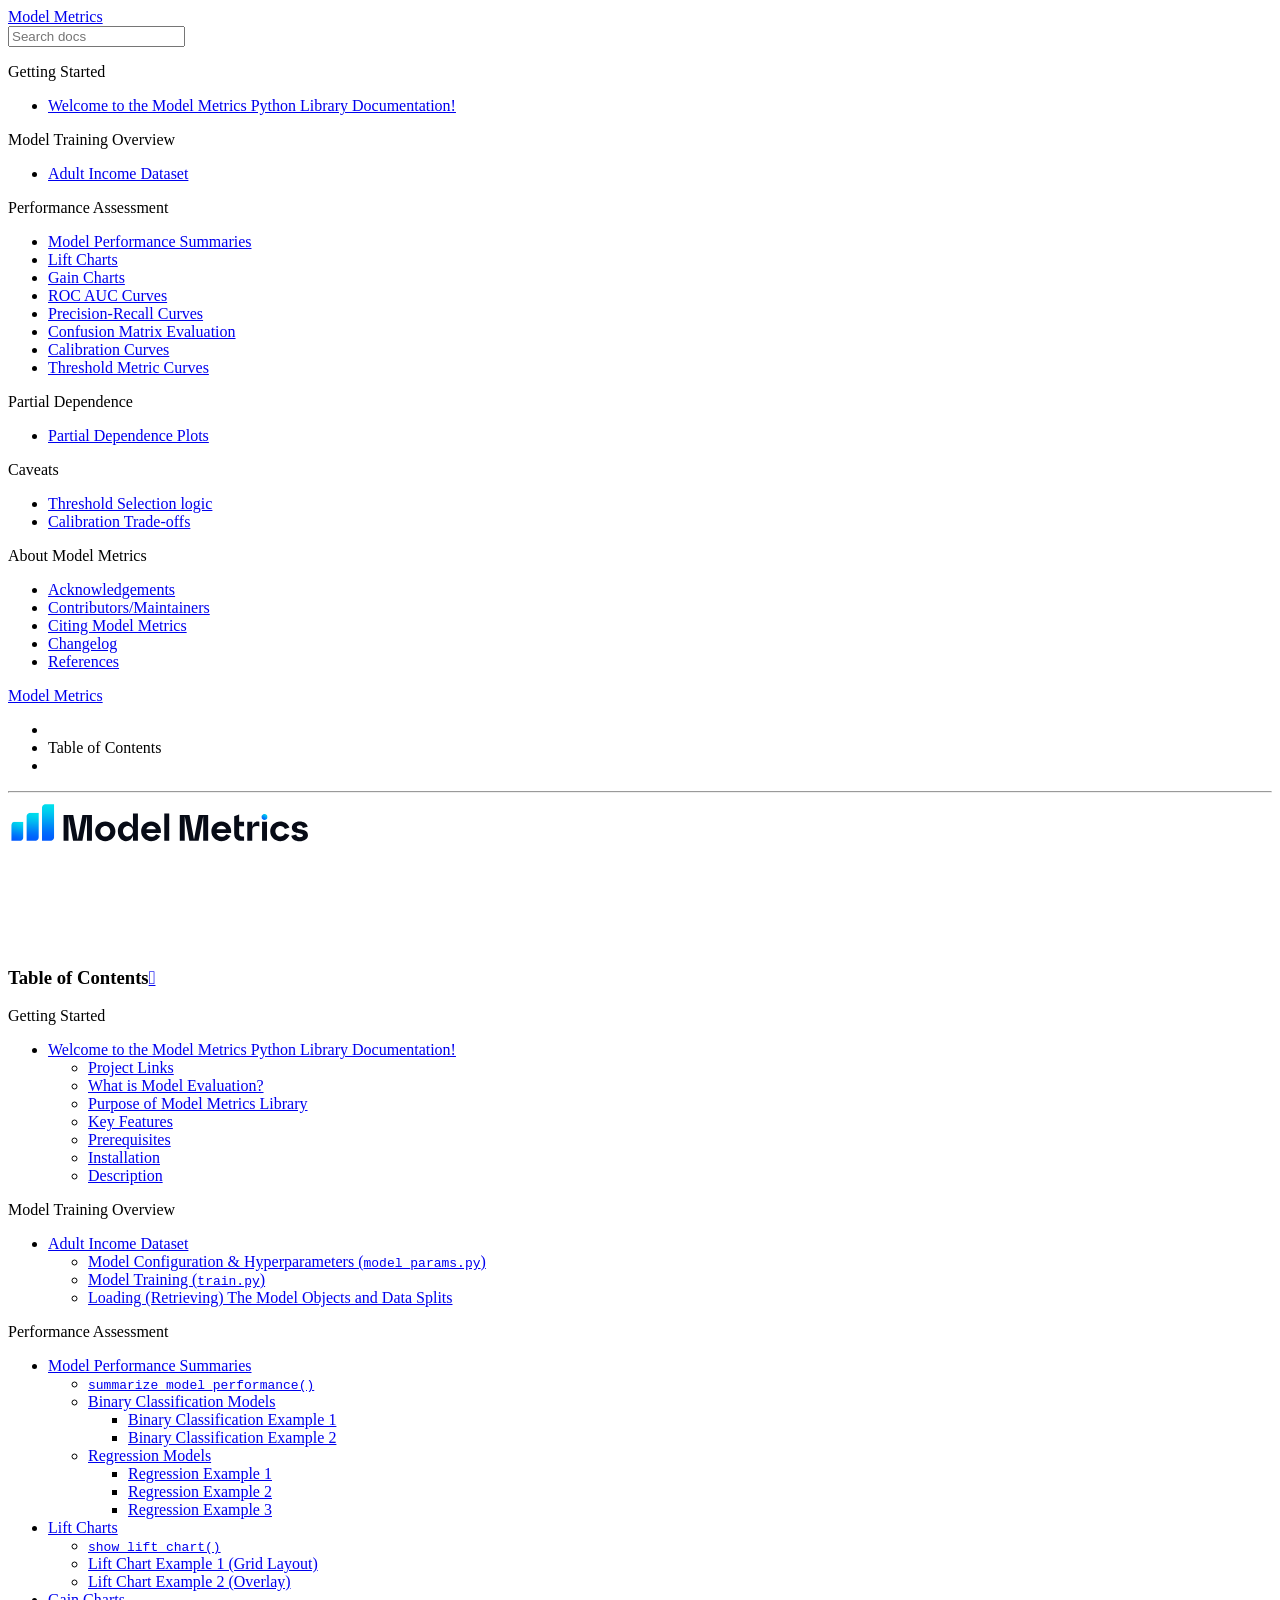
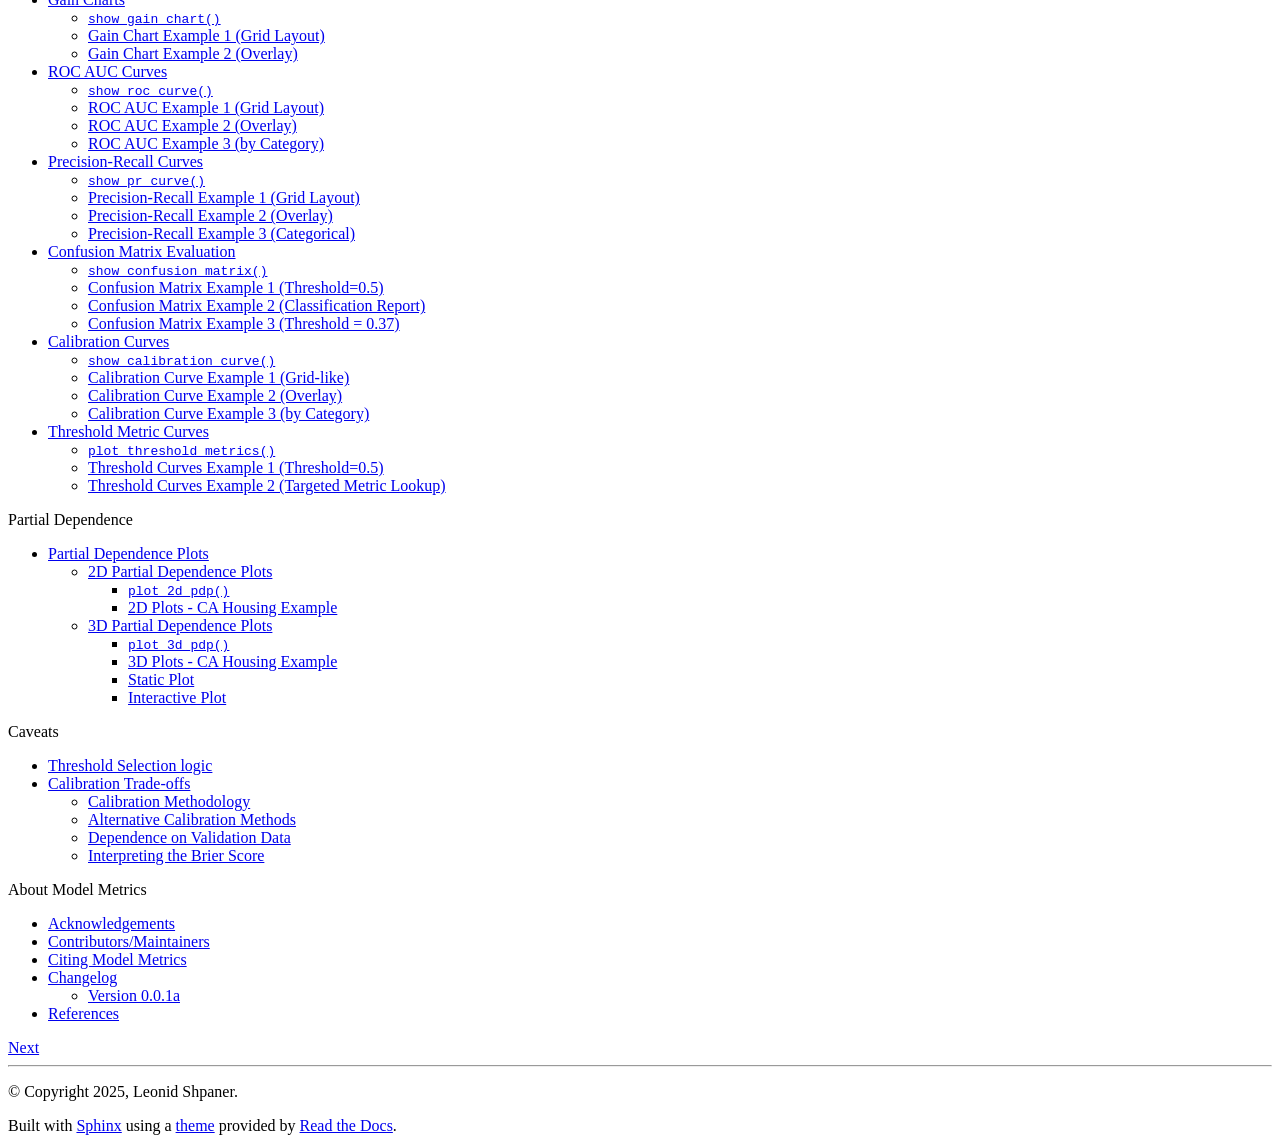
==== commit 8874ded8: "Upd. partial dependence section (from eda_toolkit)" ====
--- a/docs/index.html
+++ b/docs/index.html
@@ -1,29 +1,28 @@
+
+
 <!DOCTYPE html>
-<html class="writer-html5" lang="en" >
+<html class="writer-html5" lang="en" data-content_root="./">
 <head>
-  <meta charset="utf-8" /><meta name="generator" content="Docutils 0.18.1: http://docutils.sourceforge.net/" />
+  <meta charset="utf-8" /><meta name="viewport" content="width=device-width, initial-scale=1" />
 
   <meta name="viewport" content="width=device-width, initial-scale=1.0" />
   <title>Table of Contents &mdash; Model Metrics 0.0.0.a2 documentation</title>
-      <link rel="stylesheet" href="_static/pygments.css" type="text/css" />
-      <link rel="stylesheet" href="_static/css/theme.css" type="text/css" />
-      <link rel="stylesheet" href="_static/copybutton.css" type="text/css" />
-      <link rel="stylesheet" href="_static/custom.css" type="text/css" />
-      <link rel="stylesheet" href="_static/custom.css" type="text/css" />
-      <link rel="stylesheet" href="_static/custom.js" type="text/css" />
-  <!--[if lt IE 9]>
-    <script src="_static/js/html5shiv.min.js"></script>
-  <![endif]-->
+      <link rel="stylesheet" type="text/css" href="_static/pygments.css?v=b86133f3" />
+      <link rel="stylesheet" type="text/css" href="_static/css/theme.css?v=e59714d7" />
+      <link rel="stylesheet" type="text/css" href="_static/copybutton.css?v=76b2166b" />
+      <link rel="stylesheet" type="text/css" href="_static/custom.css?v=8bd1c22b" />
+      <link rel="stylesheet" type="text/css" href="_static/custom.css?v=8bd1c22b" />
+      <link rel="stylesheet" type="text/css" href="_static/custom.js?v=f9206548" />
+
   
-        <script data-url_root="./" id="documentation_options" src="_static/documentation_options.js"></script>
-        <script src="_static/jquery.js"></script>
-        <script src="_static/underscore.js"></script>
-        <script src="_static/_sphinx_javascript_frameworks_compat.js"></script>
-        <script src="_static/doctools.js"></script>
-        <script src="_static/sphinx_highlight.js"></script>
-        <script src="_static/clipboard.min.js"></script>
-        <script src="_static/copybutton.js"></script>
-        <script src="_static/custom.js"></script>
+      <script src="_static/jquery.js?v=5d32c60e"></script>
+      <script src="_static/_sphinx_javascript_frameworks_compat.js?v=2cd50e6c"></script>
+      <script src="_static/documentation_options.js?v=b8a57ceb"></script>
+      <script src="_static/doctools.js?v=9bcbadda"></script>
+      <script src="_static/sphinx_highlight.js?v=dc90522c"></script>
+      <script src="_static/clipboard.min.js?v=a7894cd8"></script>
+      <script src="_static/copybutton.js?v=a0ccc04e"></script>
+      <script src="_static/custom.js?v=f9206548"></script>
     <script src="_static/js/theme.js"></script>
     <link rel="index" title="Index" href="genindex.html" />
     <link rel="search" title="Search" href="search.html" />
@@ -68,6 +67,10 @@
 <li class="toctree-l1"><a class="reference internal" href="performance_assessment.html#calibration-curves">Calibration Curves</a></li>
 <li class="toctree-l1"><a class="reference internal" href="performance_assessment.html#threshold-metric-curves">Threshold Metric Curves</a></li>
 </ul>
+<p class="caption" role="heading"><span class="caption-text">Partial Dependence</span></p>
+<ul>
+<li class="toctree-l1"><a class="reference internal" href="partial_dependence.html">Partial Dependence Plots</a></li>
+</ul>
 <p class="caption" role="heading"><span class="caption-text">Caveats</span></p>
 <ul>
 <li class="toctree-l1"><a class="reference internal" href="caveats.html">Threshold Selection logic</a></li>
@@ -105,9 +108,10 @@
           <div role="main" class="document" itemscope="itemscope" itemtype="http://schema.org/Article">
            <div itemprop="articleBody">
              
-  <div class="no-click"><a class="reference internal image-reference" href="_images/mm_logo.svg"><img alt="Model Metrics Logo" class="align-left" src="_images/mm_logo.svg" width="300px" /></a>
+  <div class="no-click"><a class="reference internal image-reference" href="_images/mm_logo.svg"><img alt="Model Metrics Logo" class="align-left" src="_images/mm_logo.svg" style="width: 300px;" />
+</a>
 </div><div style="height: 100px;"></div><section id="table-of-contents">
-<h1>Table of Contents<a class="headerlink" href="#table-of-contents" title="Permalink to this heading"></a></h1>
+<h1>Table of Contents<a class="headerlink" href="#table-of-contents" title="Link to this heading"></a></h1>
 <div class="toctree-wrapper compound">
 <p class="caption" role="heading"><span class="caption-text">Getting Started</span></p>
 <ul>
@@ -196,6 +200,26 @@
 <li class="toctree-l2"><a class="reference internal" href="performance_assessment.html#plot_threshold_metrics"><code class="docutils literal notranslate"><span class="pre">plot_threshold_metrics()</span></code></a></li>
 <li class="toctree-l2"><a class="reference internal" href="performance_assessment.html#threshold-curves-example-1-threshold-0-5">Threshold Curves Example 1 (Threshold=0.5)</a></li>
 <li class="toctree-l2"><a class="reference internal" href="performance_assessment.html#threshold-curves-example-2-targeted-metric-lookup">Threshold Curves Example 2 (Targeted Metric Lookup)</a></li>
+</ul>
+</li>
+</ul>
+</div>
+<div class="toctree-wrapper compound">
+<p class="caption" role="heading"><span class="caption-text">Partial Dependence</span></p>
+<ul>
+<li class="toctree-l1"><a class="reference internal" href="partial_dependence.html">Partial Dependence Plots</a><ul>
+<li class="toctree-l2"><a class="reference internal" href="partial_dependence.html#d-partial-dependence-plots">2D Partial Dependence Plots</a><ul>
+<li class="toctree-l3"><a class="reference internal" href="partial_dependence.html#plot_2d_pdp"><code class="docutils literal notranslate"><span class="pre">plot_2d_pdp()</span></code></a></li>
+<li class="toctree-l3"><a class="reference internal" href="partial_dependence.html#d-plots-ca-housing-example">2D Plots - CA Housing Example</a></li>
+</ul>
+</li>
+<li class="toctree-l2"><a class="reference internal" href="partial_dependence.html#id3">3D Partial Dependence Plots</a><ul>
+<li class="toctree-l3"><a class="reference internal" href="partial_dependence.html#plot_3d_pdp"><code class="docutils literal notranslate"><span class="pre">plot_3d_pdp()</span></code></a></li>
+<li class="toctree-l3"><a class="reference internal" href="partial_dependence.html#id5">3D Plots - CA Housing Example</a></li>
+<li class="toctree-l3"><a class="reference internal" href="partial_dependence.html#static-plot">Static Plot</a></li>
+<li class="toctree-l3"><a class="reference internal" href="partial_dependence.html#interactive-plot">Interactive Plot</a></li>
+</ul>
+</li>
 </ul>
 </li>
 </ul>
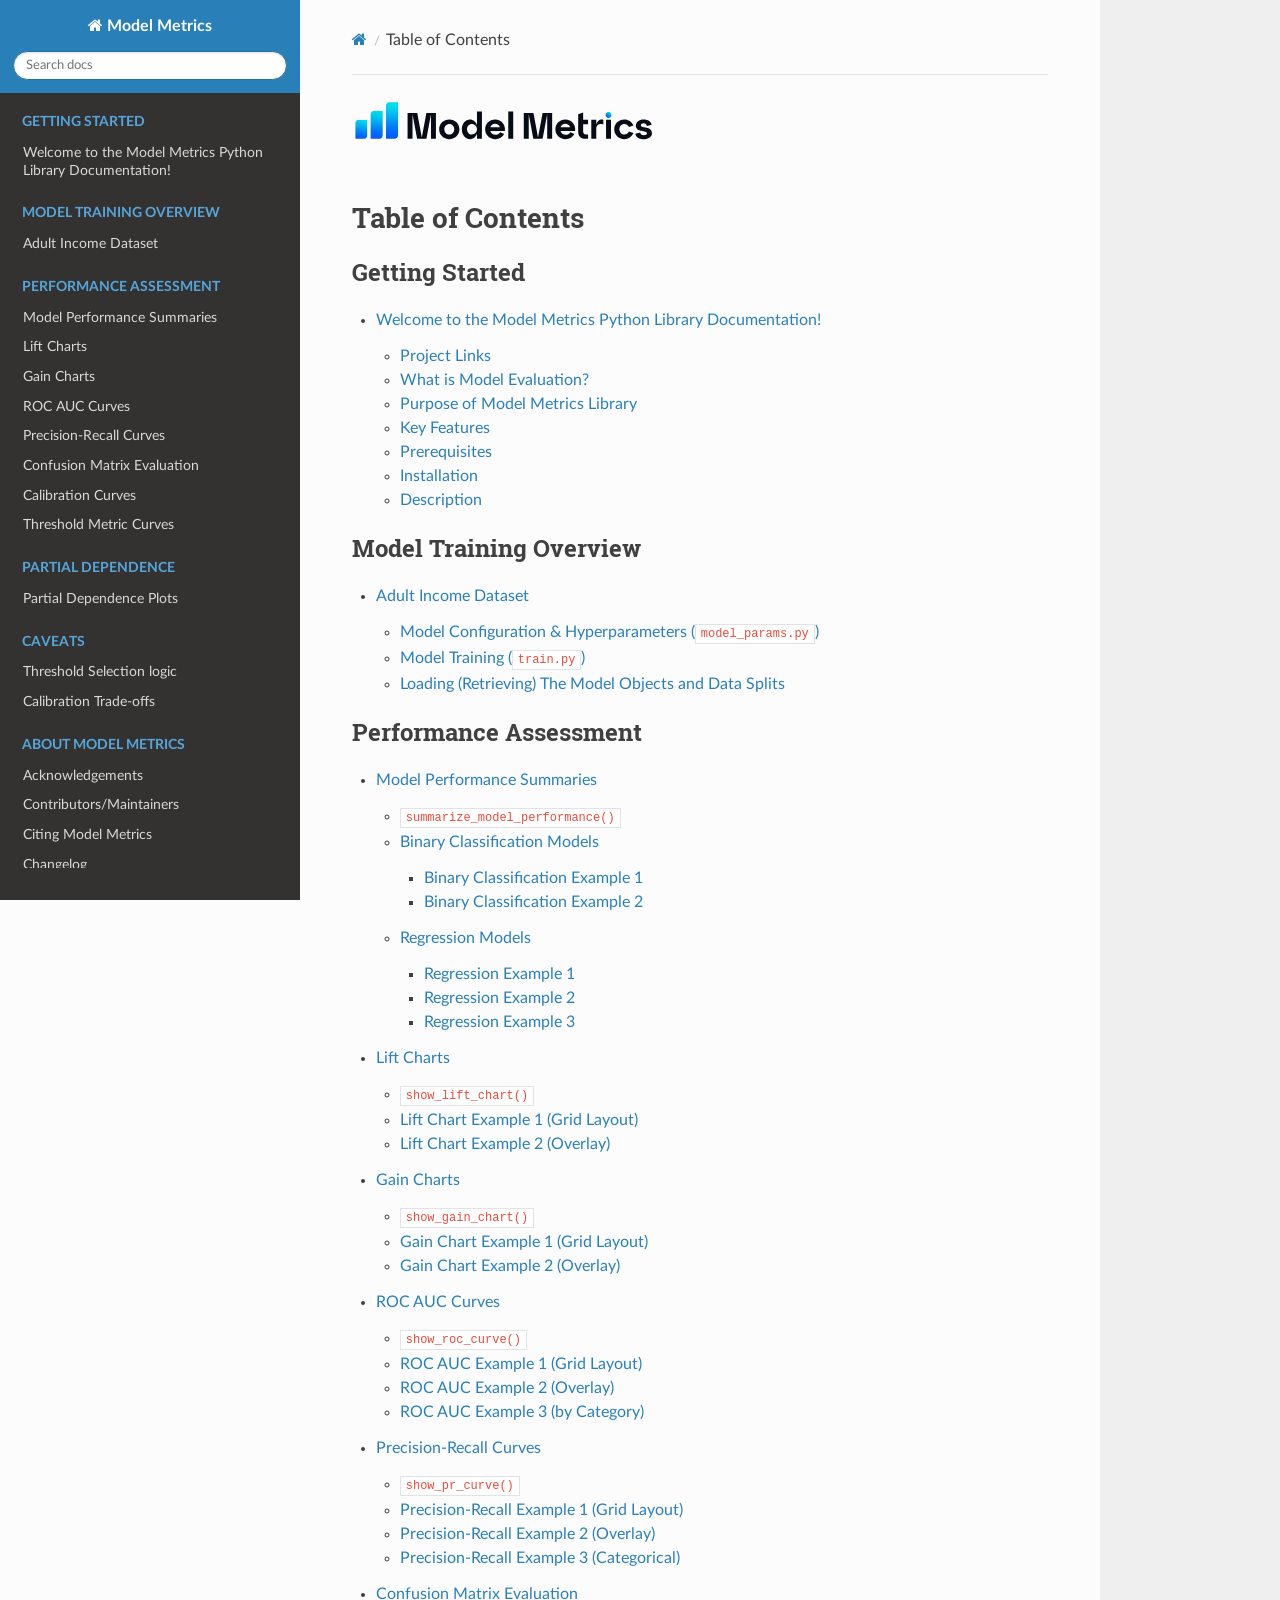
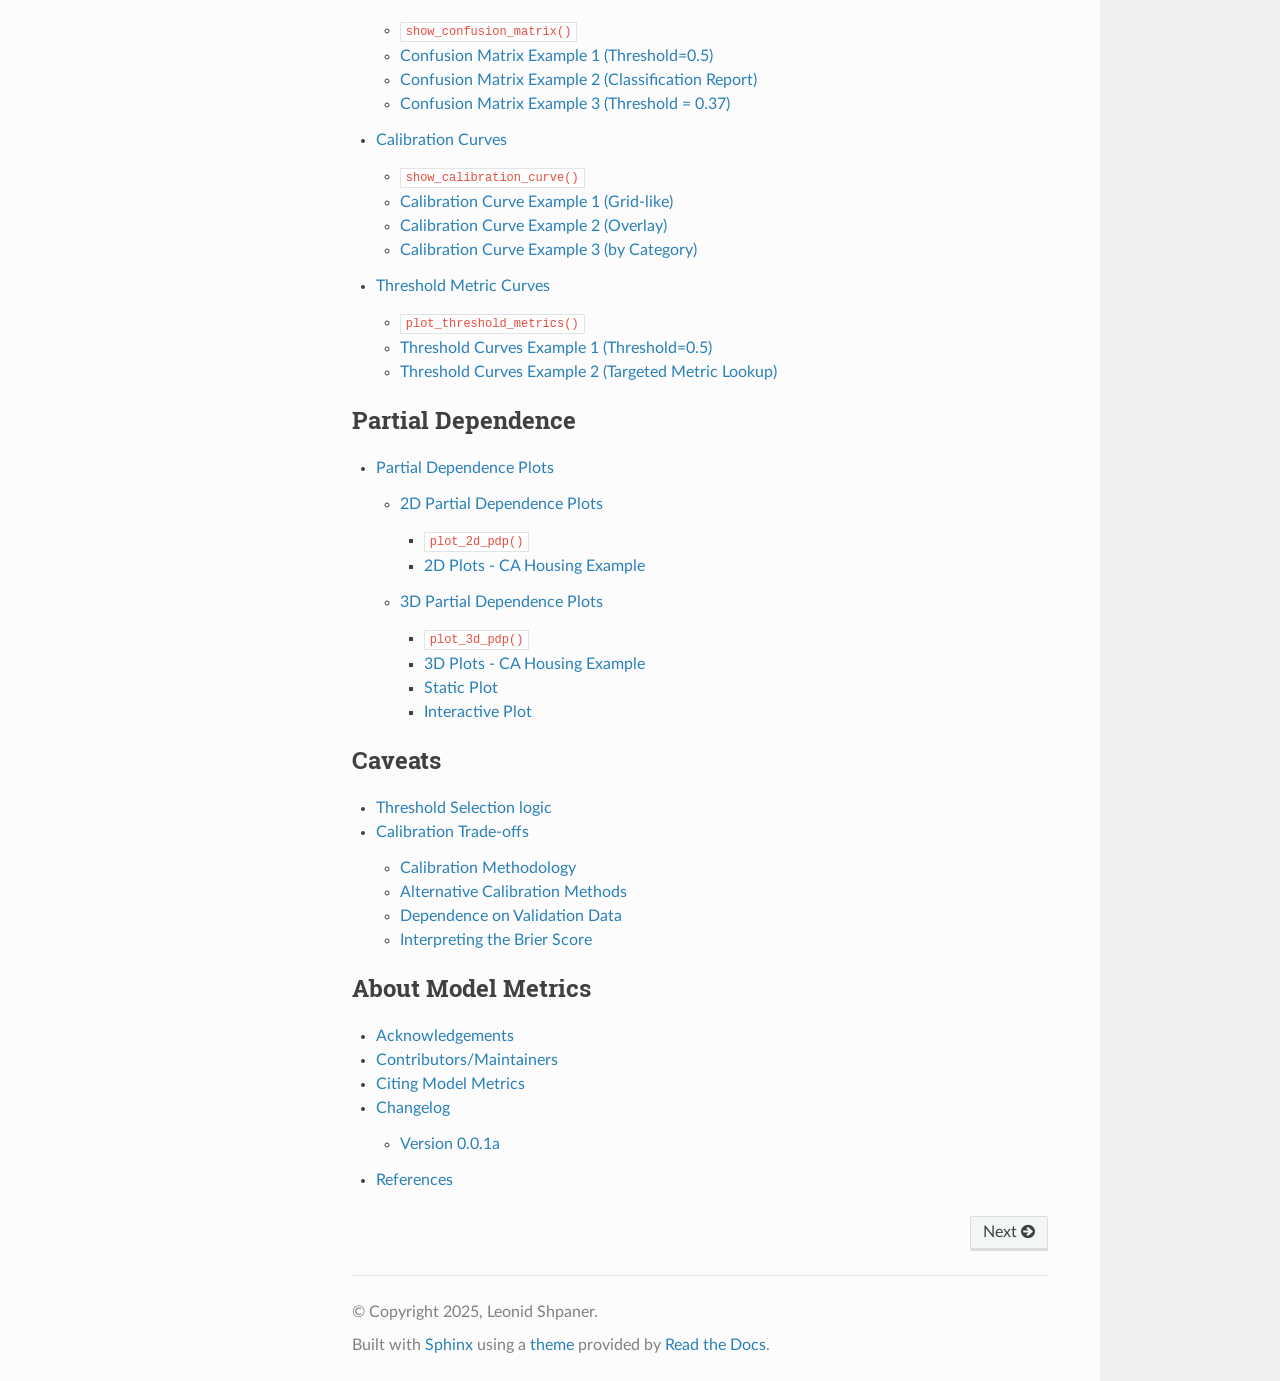
==== commit 2345b674: "Upd. partial_dependence docs" ====
--- a/docs/index.html
+++ b/docs/index.html
@@ -1,28 +1,29 @@
-
-
 <!DOCTYPE html>
-<html class="writer-html5" lang="en" data-content_root="./">
+<html class="writer-html5" lang="en" >
 <head>
-  <meta charset="utf-8" /><meta name="viewport" content="width=device-width, initial-scale=1" />
+  <meta charset="utf-8" /><meta name="generator" content="Docutils 0.18.1: http://docutils.sourceforge.net/" />
 
   <meta name="viewport" content="width=device-width, initial-scale=1.0" />
   <title>Table of Contents &mdash; Model Metrics 0.0.0.a2 documentation</title>
-      <link rel="stylesheet" type="text/css" href="_static/pygments.css?v=b86133f3" />
-      <link rel="stylesheet" type="text/css" href="_static/css/theme.css?v=e59714d7" />
-      <link rel="stylesheet" type="text/css" href="_static/copybutton.css?v=76b2166b" />
-      <link rel="stylesheet" type="text/css" href="_static/custom.css?v=8bd1c22b" />
-      <link rel="stylesheet" type="text/css" href="_static/custom.css?v=8bd1c22b" />
-      <link rel="stylesheet" type="text/css" href="_static/custom.js?v=f9206548" />
-
+      <link rel="stylesheet" href="_static/pygments.css" type="text/css" />
+      <link rel="stylesheet" href="_static/css/theme.css" type="text/css" />
+      <link rel="stylesheet" href="_static/copybutton.css" type="text/css" />
+      <link rel="stylesheet" href="_static/custom.css" type="text/css" />
+      <link rel="stylesheet" href="_static/custom.css" type="text/css" />
+      <link rel="stylesheet" href="_static/custom.js" type="text/css" />
+  <!--[if lt IE 9]>
+    <script src="_static/js/html5shiv.min.js"></script>
+  <![endif]-->
   
-      <script src="_static/jquery.js?v=5d32c60e"></script>
-      <script src="_static/_sphinx_javascript_frameworks_compat.js?v=2cd50e6c"></script>
-      <script src="_static/documentation_options.js?v=b8a57ceb"></script>
-      <script src="_static/doctools.js?v=9bcbadda"></script>
-      <script src="_static/sphinx_highlight.js?v=dc90522c"></script>
-      <script src="_static/clipboard.min.js?v=a7894cd8"></script>
-      <script src="_static/copybutton.js?v=a0ccc04e"></script>
-      <script src="_static/custom.js?v=f9206548"></script>
+        <script data-url_root="./" id="documentation_options" src="_static/documentation_options.js"></script>
+        <script src="_static/jquery.js"></script>
+        <script src="_static/underscore.js"></script>
+        <script src="_static/_sphinx_javascript_frameworks_compat.js"></script>
+        <script src="_static/doctools.js"></script>
+        <script src="_static/sphinx_highlight.js"></script>
+        <script src="_static/clipboard.min.js"></script>
+        <script src="_static/copybutton.js"></script>
+        <script src="_static/custom.js"></script>
     <script src="_static/js/theme.js"></script>
     <link rel="index" title="Index" href="genindex.html" />
     <link rel="search" title="Search" href="search.html" />
@@ -108,10 +109,9 @@
           <div role="main" class="document" itemscope="itemscope" itemtype="http://schema.org/Article">
            <div itemprop="articleBody">
              
-  <div class="no-click"><a class="reference internal image-reference" href="_images/mm_logo.svg"><img alt="Model Metrics Logo" class="align-left" src="_images/mm_logo.svg" style="width: 300px;" />
-</a>
+  <div class="no-click"><a class="reference internal image-reference" href="_images/mm_logo.svg"><img alt="Model Metrics Logo" class="align-left" src="_images/mm_logo.svg" width="300px" /></a>
 </div><div style="height: 100px;"></div><section id="table-of-contents">
-<h1>Table of Contents<a class="headerlink" href="#table-of-contents" title="Link to this heading"></a></h1>
+<h1>Table of Contents<a class="headerlink" href="#table-of-contents" title="Permalink to this heading"></a></h1>
 <div class="toctree-wrapper compound">
 <p class="caption" role="heading"><span class="caption-text">Getting Started</span></p>
 <ul>
--- a/docs/_static/css/theme.css
+++ b/docs/_static/css/theme.css
@@ -0,0 +1,4 @@
+html{box-sizing:border-box}*,:after,:before{box-sizing:inherit}article,aside,details,figcaption,figure,footer,header,hgroup,nav,section{display:block}audio,canvas,video{display:inline-block;*display:inline;*zoom:1}[hidden],audio:not([controls]){display:none}*{-webkit-box-sizing:border-box;-moz-box-sizing:border-box;box-sizing:border-box}html{font-size:100%;-webkit-text-size-adjust:100%;-ms-text-size-adjust:100%}body{margin:0}a:active,a:hover{outline:0}abbr[title]{border-bottom:1px dotted}b,strong{font-weight:700}blockquote{margin:0}dfn{font-style:italic}ins{background:#ff9;text-decoration:none}ins,mark{color:#000}mark{background:#ff0;font-style:italic;font-weight:700}.rst-content code,.rst-content tt,code,kbd,pre,samp{font-family:monospace,serif;_font-family:courier new,monospace;font-size:1em}pre{white-space:pre}q{quotes:none}q:after,q:before{content:"";content:none}small{font-size:85%}sub,sup{font-size:75%;line-height:0;position:relative;vertical-align:baseline}sup{top:-.5em}sub{bottom:-.25em}dl,ol,ul{margin:0;padding:0;list-style:none;list-style-image:none}li{list-style:none}dd{margin:0}img{border:0;-ms-interpolation-mode:bicubic;vertical-align:middle;max-width:100%}svg:not(:root){overflow:hidden}figure,form{margin:0}label{cursor:pointer}button,input,select,textarea{font-size:100%;margin:0;vertical-align:baseline;*vertical-align:middle}button,input{line-height:normal}button,input[type=button],input[type=reset],input[type=submit]{cursor:pointer;-webkit-appearance:button;*overflow:visible}button[disabled],input[disabled]{cursor:default}input[type=search]{-webkit-appearance:textfield;-moz-box-sizing:content-box;-webkit-box-sizing:content-box;box-sizing:content-box}textarea{resize:vertical}table{border-collapse:collapse;border-spacing:0}td{vertical-align:top}.chromeframe{margin:.2em 0;background:#ccc;color:#000;padding:.2em 0}.ir{display:block;border:0;text-indent:-999em;overflow:hidden;background-color:transparent;background-repeat:no-repeat;text-align:left;direction:ltr;*line-height:0}.ir br{display:none}.hidden{display:none!important;visibility:hidden}.visuallyhidden{border:0;clip:rect(0 0 0 0);height:1px;margin:-1px;overflow:hidden;padding:0;position:absolute;width:1px}.visuallyhidden.focusable:active,.visuallyhidden.focusable:focus{clip:auto;height:auto;margin:0;overflow:visible;position:static;width:auto}.invisible{visibility:hidden}.relative{position:relative}big,small{font-size:100%}@media print{body,html,section{background:none!important}*{box-shadow:none!important;text-shadow:none!important;filter:none!important;-ms-filter:none!important}a,a:visited{text-decoration:underline}.ir a:after,a[href^="#"]:after,a[href^="javascript:"]:after{content:""}blockquote,pre{page-break-inside:avoid}thead{display:table-header-group}img,tr{page-break-inside:avoid}img{max-width:100%!important}@page{margin:.5cm}.rst-content .toctree-wrapper>p.caption,h2,h3,p{orphans:3;widows:3}.rst-content .toctree-wrapper>p.caption,h2,h3{page-break-after:avoid}}.btn,.fa:before,.icon:before,.rst-content .admonition,.rst-content .admonition-title:before,.rst-content .admonition-todo,.rst-content .attention,.rst-content .caution,.rst-content .code-block-caption .headerlink:before,.rst-content .danger,.rst-content .eqno .headerlink:before,.rst-content .error,.rst-content .hint,.rst-content .important,.rst-content .note,.rst-content .seealso,.rst-content .tip,.rst-content .warning,.rst-content code.download span:first-child:before,.rst-content dl dt .headerlink:before,.rst-content h1 .headerlink:before,.rst-content h2 .headerlink:before,.rst-content h3 .headerlink:before,.rst-content h4 .headerlink:before,.rst-content h5 .headerlink:before,.rst-content h6 .headerlink:before,.rst-content p.caption .headerlink:before,.rst-content p .headerlink:before,.rst-content table>caption .headerlink:before,.rst-content tt.download span:first-child:before,.wy-alert,.wy-dropdown .caret:before,.wy-inline-validate.wy-inline-validate-danger .wy-input-context:before,.wy-inline-validate.wy-inline-validate-info .wy-input-context:before,.wy-inline-validate.wy-inline-validate-success .wy-input-context:before,.wy-inline-validate.wy-inline-validate-warning .wy-input-context:before,.wy-menu-vertical li.current>a button.toctree-expand:before,.wy-menu-vertical li.on a button.toctree-expand:before,.wy-menu-vertical li button.toctree-expand:before,input[type=color],input[type=date],input[type=datetime-local],input[type=datetime],input[type=email],input[type=month],input[type=number],input[type=password],input[type=search],input[type=tel],input[type=text],input[type=time],input[type=url],input[type=week],select,textarea{-webkit-font-smoothing:antialiased}.clearfix{*zoom:1}.clearfix:after,.clearfix:before{display:table;content:""}.clearfix:after{clear:both}/*!
+ *  Font Awesome 4.7.0 by @davegandy - http://fontawesome.io - @fontawesome
+ *  License - http://fontawesome.io/license (Font: SIL OFL 1.1, CSS: MIT License)
+ */@font-face{font-family:FontAwesome;src:url(fonts/fontawesome-webfont.eot?674f50d287a8c48dc19ba404d20fe713);src:url(fonts/fontawesome-webfont.eot?674f50d287a8c48dc19ba404d20fe713?#iefix&v=4.7.0) format("embedded-opentype"),url(fonts/fontawesome-webfont.woff2?af7ae505a9eed503f8b8e6982036873e) format("woff2"),url(fonts/fontawesome-webfont.woff?fee66e712a8a08eef5805a46892932ad) format("woff"),url(fonts/fontawesome-webfont.ttf?b06871f281fee6b241d60582ae9369b9) format("truetype"),url(fonts/fontawesome-webfont.svg?912ec66d7572ff821749319396470bde#fontawesomeregular) format("svg");font-weight:400;font-style:normal}.fa,.icon,.rst-content .admonition-title,.rst-content .code-block-caption .headerlink,.rst-content .eqno .headerlink,.rst-content code.download span:first-child,.rst-content dl dt .headerlink,.rst-content h1 .headerlink,.rst-content h2 .headerlink,.rst-content h3 .headerlink,.rst-content h4 .headerlink,.rst-content h5 .headerlink,.rst-content h6 .headerlink,.rst-content p.caption .headerlink,.rst-content p .headerlink,.rst-content table>caption .headerlink,.rst-content tt.download span:first-child,.wy-menu-vertical li.current>a button.toctree-expand,.wy-menu-vertical li.on a button.toctree-expand,.wy-menu-vertical li button.toctree-expand{display:inline-block;font:normal normal normal 14px/1 FontAwesome;font-size:inherit;text-rendering:auto;-webkit-font-smoothing:antialiased;-moz-osx-font-smoothing:grayscale}.fa-lg{font-size:1.33333em;line-height:.75em;vertical-align:-15%}.fa-2x{font-size:2em}.fa-3x{font-size:3em}.fa-4x{font-size:4em}.fa-5x{font-size:5em}.fa-fw{width:1.28571em;text-align:center}.fa-ul{padding-left:0;margin-left:2.14286em;list-style-type:none}.fa-ul>li{position:relative}.fa-li{position:absolute;left:-2.14286em;width:2.14286em;top:.14286em;text-align:center}.fa-li.fa-lg{left:-1.85714em}.fa-border{padding:.2em .25em .15em;border:.08em solid #eee;border-radius:.1em}.fa-pull-left{float:left}.fa-pull-right{float:right}.fa-pull-left.icon,.fa.fa-pull-left,.rst-content .code-block-caption .fa-pull-left.headerlink,.rst-content .eqno .fa-pull-left.headerlink,.rst-content .fa-pull-left.admonition-title,.rst-content code.download span.fa-pull-left:first-child,.rst-content dl dt .fa-pull-left.headerlink,.rst-content h1 .fa-pull-left.headerlink,.rst-content h2 .fa-pull-left.headerlink,.rst-content h3 .fa-pull-left.headerlink,.rst-content h4 .fa-pull-left.headerlink,.rst-content h5 .fa-pull-left.headerlink,.rst-content h6 .fa-pull-left.headerlink,.rst-content p .fa-pull-left.headerlink,.rst-content table>caption .fa-pull-left.headerlink,.rst-content tt.download span.fa-pull-left:first-child,.wy-menu-vertical li.current>a button.fa-pull-left.toctree-expand,.wy-menu-vertical li.on a button.fa-pull-left.toctree-expand,.wy-menu-vertical li button.fa-pull-left.toctree-expand{margin-right:.3em}.fa-pull-right.icon,.fa.fa-pull-right,.rst-content .code-block-caption .fa-pull-right.headerlink,.rst-content .eqno .fa-pull-right.headerlink,.rst-content .fa-pull-right.admonition-title,.rst-content code.download span.fa-pull-right:first-child,.rst-content dl dt .fa-pull-right.headerlink,.rst-content h1 .fa-pull-right.headerlink,.rst-content h2 .fa-pull-right.headerlink,.rst-content h3 .fa-pull-right.headerlink,.rst-content h4 .fa-pull-right.headerlink,.rst-content h5 .fa-pull-right.headerlink,.rst-content h6 .fa-pull-right.headerlink,.rst-content p .fa-pull-right.headerlink,.rst-content table>caption .fa-pull-right.headerlink,.rst-content tt.download span.fa-pull-right:first-child,.wy-menu-vertical li.current>a button.fa-pull-right.toctree-expand,.wy-menu-vertical li.on a button.fa-pull-right.toctree-expand,.wy-menu-vertical li button.fa-pull-right.toctree-expand{margin-left:.3em}.pull-right{float:right}.pull-left{float:left}.fa.pull-left,.pull-left.icon,.rst-content .code-block-caption .pull-left.headerlink,.rst-content .eqno .pull-left.headerlink,.rst-content .pull-left.admonition-title,.rst-content code.download span.pull-left:first-child,.rst-content dl dt .pull-left.headerlink,.rst-content h1 .pull-left.headerlink,.rst-content h2 .pull-left.headerlink,.rst-content h3 .pull-left.headerlink,.rst-content h4 .pull-left.headerlink,.rst-content h5 .pull-left.headerlink,.rst-content h6 .pull-left.headerlink,.rst-content p .pull-left.headerlink,.rst-content table>caption .pull-left.headerlink,.rst-content tt.download span.pull-left:first-child,.wy-menu-vertical li.current>a button.pull-left.toctree-expand,.wy-menu-vertical li.on a button.pull-left.toctree-expand,.wy-menu-vertical li button.pull-left.toctree-expand{margin-right:.3em}.fa.pull-right,.pull-right.icon,.rst-content .code-block-caption .pull-right.headerlink,.rst-content .eqno .pull-right.headerlink,.rst-content .pull-right.admonition-title,.rst-content code.download span.pull-right:first-child,.rst-content dl dt .pull-right.headerlink,.rst-content h1 .pull-right.headerlink,.rst-content h2 .pull-right.headerlink,.rst-content h3 .pull-right.headerlink,.rst-content h4 .pull-right.headerlink,.rst-content h5 .pull-right.headerlink,.rst-content h6 .pull-right.headerlink,.rst-content p .pull-right.headerlink,.rst-content table>caption .pull-right.headerlink,.rst-content tt.download span.pull-right:first-child,.wy-menu-vertical li.current>a button.pull-right.toctree-expand,.wy-menu-vertical li.on a button.pull-right.toctree-expand,.wy-menu-vertical li button.pull-right.toctree-expand{margin-left:.3em}.fa-spin{-webkit-animation:fa-spin 2s linear infinite;animation:fa-spin 2s linear infinite}.fa-pulse{-webkit-animation:fa-spin 1s steps(8) infinite;animation:fa-spin 1s steps(8) infinite}@-webkit-keyframes fa-spin{0%{-webkit-transform:rotate(0deg);transform:rotate(0deg)}to{-webkit-transform:rotate(359deg);transform:rotate(359deg)}}@keyframes fa-spin{0%{-webkit-transform:rotate(0deg);transform:rotate(0deg)}to{-webkit-transform:rotate(359deg);transform:rotate(359deg)}}.fa-rotate-90{-ms-filter:"progid:DXImageTransform.Microsoft.BasicImage(rotation=1)";-webkit-transform:rotate(90deg);-ms-transform:rotate(90deg);transform:rotate(90deg)}.fa-rotate-180{-ms-filter:"progid:DXImageTransform.Microsoft.BasicImage(rotation=2)";-webkit-transform:rotate(180deg);-ms-transform:rotate(180deg);transform:rotate(180deg)}.fa-rotate-270{-ms-filter:"progid:DXImageTransform.Microsoft.BasicImage(rotation=3)";-webkit-transform:rotate(270deg);-ms-transform:rotate(270deg);transform:rotate(270deg)}.fa-flip-horizontal{-ms-filter:"progid:DXImageTransform.Microsoft.BasicImage(rotation=0, mirror=1)";-webkit-transform:scaleX(-1);-ms-transform:scaleX(-1);transform:scaleX(-1)}.fa-flip-vertical{-ms-filter:"progid:DXImageTransform.Microsoft.BasicImage(rotation=2, mirror=1)";-webkit-transform:scaleY(-1);-ms-transform:scaleY(-1);transform:scaleY(-1)}:root .fa-flip-horizontal,:root .fa-flip-vertical,:root .fa-rotate-90,:root .fa-rotate-180,:root .fa-rotate-270{filter:none}.fa-stack{position:relative;display:inline-block;width:2em;height:2em;line-height:2em;vertical-align:middle}.fa-stack-1x,.fa-stack-2x{position:absolute;left:0;width:100%;text-align:center}.fa-stack-1x{line-height:inherit}.fa-stack-2x{font-size:2em}.fa-inverse{color:#fff}.fa-glass:before{content:""}.fa-music:before{content:""}.fa-search:before,.icon-search:before{content:""}.fa-envelope-o:before{content:""}.fa-heart:before{content:""}.fa-star:before{content:""}.fa-star-o:before{content:""}.fa-user:before{content:""}.fa-film:before{content:""}.fa-th-large:before{content:""}.fa-th:before{content:""}.fa-th-list:before{content:""}.fa-check:before{content:""}.fa-close:before,.fa-remove:before,.fa-times:before{content:""}.fa-search-plus:before{content:""}.fa-search-minus:before{content:""}.fa-power-off:before{content:""}.fa-signal:before{content:""}.fa-cog:before,.fa-gear:before{content:""}.fa-trash-o:before{content:""}.fa-home:before,.icon-home:before{content:""}.fa-file-o:before{content:""}.fa-clock-o:before{content:""}.fa-road:before{content:""}.fa-download:before,.rst-content code.download span:first-child:before,.rst-content tt.download span:first-child:before{content:""}.fa-arrow-circle-o-down:before{content:""}.fa-arrow-circle-o-up:before{content:""}.fa-inbox:before{content:""}.fa-play-circle-o:before{content:""}.fa-repeat:before,.fa-rotate-right:before{content:""}.fa-refresh:before{content:""}.fa-list-alt:before{content:""}.fa-lock:before{content:""}.fa-flag:before{content:""}.fa-headphones:before{content:""}.fa-volume-off:before{content:""}.fa-volume-down:before{content:""}.fa-volume-up:before{content:""}.fa-qrcode:before{content:""}.fa-barcode:before{content:""}.fa-tag:before{content:""}.fa-tags:before{content:""}.fa-book:before,.icon-book:before{content:""}.fa-bookmark:before{content:""}.fa-print:before{content:""}.fa-camera:before{content:""}.fa-font:before{content:""}.fa-bold:before{content:""}.fa-italic:before{content:""}.fa-text-height:before{content:""}.fa-text-width:before{content:""}.fa-align-left:before{content:""}.fa-align-center:before{content:""}.fa-align-right:before{content:""}.fa-align-justify:before{content:""}.fa-list:before{content:""}.fa-dedent:before,.fa-outdent:before{content:""}.fa-indent:before{content:""}.fa-video-camera:before{content:""}.fa-image:before,.fa-photo:before,.fa-picture-o:before{content:""}.fa-pencil:before{content:""}.fa-map-marker:before{content:""}.fa-adjust:before{content:""}.fa-tint:before{content:""}.fa-edit:before,.fa-pencil-square-o:before{content:""}.fa-share-square-o:before{content:""}.fa-check-square-o:before{content:""}.fa-arrows:before{content:""}.fa-step-backward:before{content:""}.fa-fast-backward:before{content:""}.fa-backward:before{content:""}.fa-play:before{content:""}.fa-pause:before{content:""}.fa-stop:before{content:""}.fa-forward:before{content:""}.fa-fast-forward:before{content:""}.fa-step-forward:before{content:""}.fa-eject:before{content:""}.fa-chevron-left:before{content:""}.fa-chevron-right:before{content:""}.fa-plus-circle:before{content:""}.fa-minus-circle:before{content:""}.fa-times-circle:before,.wy-inline-validate.wy-inline-validate-danger .wy-input-context:before{content:""}.fa-check-circle:before,.wy-inline-validate.wy-inline-validate-success .wy-input-context:before{content:""}.fa-question-circle:before{content:""}.fa-info-circle:before{content:""}.fa-crosshairs:before{content:""}.fa-times-circle-o:before{content:""}.fa-check-circle-o:before{content:""}.fa-ban:before{content:""}.fa-arrow-left:before{content:""}.fa-arrow-right:before{content:""}.fa-arrow-up:before{content:""}.fa-arrow-down:before{content:""}.fa-mail-forward:before,.fa-share:before{content:""}.fa-expand:before{content:""}.fa-compress:before{content:""}.fa-plus:before{content:""}.fa-minus:before{content:""}.fa-asterisk:before{content:""}.fa-exclamation-circle:before,.rst-content .admonition-title:before,.wy-inline-validate.wy-inline-validate-info .wy-input-context:before,.wy-inline-validate.wy-inline-validate-warning .wy-input-context:before{content:""}.fa-gift:before{content:""}.fa-leaf:before{content:""}.fa-fire:before,.icon-fire:before{content:""}.fa-eye:before{content:""}.fa-eye-slash:before{content:""}.fa-exclamation-triangle:before,.fa-warning:before{content:""}.fa-plane:before{content:""}.fa-calendar:before{content:""}.fa-random:before{content:""}.fa-comment:before{content:""}.fa-magnet:before{content:""}.fa-chevron-up:before{content:""}.fa-chevron-down:before{content:""}.fa-retweet:before{content:""}.fa-shopping-cart:before{content:""}.fa-folder:before{content:""}.fa-folder-open:before{content:""}.fa-arrows-v:before{content:""}.fa-arrows-h:before{content:""}.fa-bar-chart-o:before,.fa-bar-chart:before{content:""}.fa-twitter-square:before{content:""}.fa-facebook-square:before{content:""}.fa-camera-retro:before{content:""}.fa-key:before{content:""}.fa-cogs:before,.fa-gears:before{content:""}.fa-comments:before{content:""}.fa-thumbs-o-up:before{content:""}.fa-thumbs-o-down:before{content:""}.fa-star-half:before{content:""}.fa-heart-o:before{content:""}.fa-sign-out:before{content:""}.fa-linkedin-square:before{content:""}.fa-thumb-tack:before{content:""}.fa-external-link:before{content:""}.fa-sign-in:before{content:""}.fa-trophy:before{content:""}.fa-github-square:before{content:""}.fa-upload:before{content:""}.fa-lemon-o:before{content:""}.fa-phone:before{content:""}.fa-square-o:before{content:""}.fa-bookmark-o:before{content:""}.fa-phone-square:before{content:""}.fa-twitter:before{content:""}.fa-facebook-f:before,.fa-facebook:before{content:""}.fa-github:before,.icon-github:before{content:""}.fa-unlock:before{content:""}.fa-credit-card:before{content:""}.fa-feed:before,.fa-rss:before{content:""}.fa-hdd-o:before{content:""}.fa-bullhorn:before{content:""}.fa-bell:before{content:""}.fa-certificate:before{content:""}.fa-hand-o-right:before{content:""}.fa-hand-o-left:before{content:""}.fa-hand-o-up:before{content:""}.fa-hand-o-down:before{content:""}.fa-arrow-circle-left:before,.icon-circle-arrow-left:before{content:""}.fa-arrow-circle-right:before,.icon-circle-arrow-right:before{content:""}.fa-arrow-circle-up:before{content:""}.fa-arrow-circle-down:before{content:""}.fa-globe:before{content:""}.fa-wrench:before{content:""}.fa-tasks:before{content:""}.fa-filter:before{content:""}.fa-briefcase:before{content:""}.fa-arrows-alt:before{content:""}.fa-group:before,.fa-users:before{content:""}.fa-chain:before,.fa-link:before,.icon-link:before{content:""}.fa-cloud:before{content:""}.fa-flask:before{content:""}.fa-cut:before,.fa-scissors:before{content:""}.fa-copy:before,.fa-files-o:before{content:""}.fa-paperclip:before{content:""}.fa-floppy-o:before,.fa-save:before{content:""}.fa-square:before{content:""}.fa-bars:before,.fa-navicon:before,.fa-reorder:before{content:""}.fa-list-ul:before{content:""}.fa-list-ol:before{content:""}.fa-strikethrough:before{content:""}.fa-underline:before{content:""}.fa-table:before{content:""}.fa-magic:before{content:""}.fa-truck:before{content:""}.fa-pinterest:before{content:""}.fa-pinterest-square:before{content:""}.fa-google-plus-square:before{content:""}.fa-google-plus:before{content:""}.fa-money:before{content:""}.fa-caret-down:before,.icon-caret-down:before,.wy-dropdown .caret:before{content:""}.fa-caret-up:before{content:""}.fa-caret-left:before{content:""}.fa-caret-right:before{content:""}.fa-columns:before{content:""}.fa-sort:before,.fa-unsorted:before{content:""}.fa-sort-desc:before,.fa-sort-down:before{content:""}.fa-sort-asc:before,.fa-sort-up:before{content:""}.fa-envelope:before{content:""}.fa-linkedin:before{content:""}.fa-rotate-left:before,.fa-undo:before{content:""}.fa-gavel:before,.fa-legal:before{content:""}.fa-dashboard:before,.fa-tachometer:before{content:""}.fa-comment-o:before{content:""}.fa-comments-o:before{content:""}.fa-bolt:before,.fa-flash:before{content:""}.fa-sitemap:before{content:""}.fa-umbrella:before{content:""}.fa-clipboard:before,.fa-paste:before{content:""}.fa-lightbulb-o:before{content:""}.fa-exchange:before{content:""}.fa-cloud-download:before{content:""}.fa-cloud-upload:before{content:""}.fa-user-md:before{content:""}.fa-stethoscope:before{content:""}.fa-suitcase:before{content:""}.fa-bell-o:before{content:""}.fa-coffee:before{content:""}.fa-cutlery:before{content:""}.fa-file-text-o:before{content:""}.fa-building-o:before{content:""}.fa-hospital-o:before{content:""}.fa-ambulance:before{content:""}.fa-medkit:before{content:""}.fa-fighter-jet:before{content:""}.fa-beer:before{content:""}.fa-h-square:before{content:""}.fa-plus-square:before{content:""}.fa-angle-double-left:before{content:""}.fa-angle-double-right:before{content:""}.fa-angle-double-up:before{content:""}.fa-angle-double-down:before{content:""}.fa-angle-left:before{content:""}.fa-angle-right:before{content:""}.fa-angle-up:before{content:""}.fa-angle-down:before{content:""}.fa-desktop:before{content:""}.fa-laptop:before{content:""}.fa-tablet:before{content:""}.fa-mobile-phone:before,.fa-mobile:before{content:""}.fa-circle-o:before{content:""}.fa-quote-left:before{content:""}.fa-quote-right:before{content:""}.fa-spinner:before{content:""}.fa-circle:before{content:""}.fa-mail-reply:before,.fa-reply:before{content:""}.fa-github-alt:before{content:""}.fa-folder-o:before{content:""}.fa-folder-open-o:before{content:""}.fa-smile-o:before{content:""}.fa-frown-o:before{content:""}.fa-meh-o:before{content:""}.fa-gamepad:before{content:""}.fa-keyboard-o:before{content:""}.fa-flag-o:before{content:""}.fa-flag-checkered:before{content:""}.fa-terminal:before{content:""}.fa-code:before{content:""}.fa-mail-reply-all:before,.fa-reply-all:before{content:""}.fa-star-half-empty:before,.fa-star-half-full:before,.fa-star-half-o:before{content:""}.fa-location-arrow:before{content:""}.fa-crop:before{content:""}.fa-code-fork:before{content:""}.fa-chain-broken:before,.fa-unlink:before{content:""}.fa-question:before{content:""}.fa-info:before{content:""}.fa-exclamation:before{content:""}.fa-superscript:before{content:""}.fa-subscript:before{content:""}.fa-eraser:before{content:""}.fa-puzzle-piece:before{content:""}.fa-microphone:before{content:""}.fa-microphone-slash:before{content:""}.fa-shield:before{content:""}.fa-calendar-o:before{content:""}.fa-fire-extinguisher:before{content:""}.fa-rocket:before{content:""}.fa-maxcdn:before{content:""}.fa-chevron-circle-left:before{content:""}.fa-chevron-circle-right:before{content:""}.fa-chevron-circle-up:before{content:""}.fa-chevron-circle-down:before{content:""}.fa-html5:before{content:""}.fa-css3:before{content:""}.fa-anchor:before{content:""}.fa-unlock-alt:before{content:""}.fa-bullseye:before{content:""}.fa-ellipsis-h:before{content:""}.fa-ellipsis-v:before{content:""}.fa-rss-square:before{content:""}.fa-play-circle:before{content:""}.fa-ticket:before{content:""}.fa-minus-square:before{content:""}.fa-minus-square-o:before,.wy-menu-vertical li.current>a button.toctree-expand:before,.wy-menu-vertical li.on a button.toctree-expand:before{content:""}.fa-level-up:before{content:""}.fa-level-down:before{content:""}.fa-check-square:before{content:""}.fa-pencil-square:before{content:""}.fa-external-link-square:before{content:""}.fa-share-square:before{content:""}.fa-compass:before{content:""}.fa-caret-square-o-down:before,.fa-toggle-down:before{content:""}.fa-caret-square-o-up:before,.fa-toggle-up:before{content:""}.fa-caret-square-o-right:before,.fa-toggle-right:before{content:""}.fa-eur:before,.fa-euro:before{content:""}.fa-gbp:before{content:""}.fa-dollar:before,.fa-usd:before{content:""}.fa-inr:before,.fa-rupee:before{content:""}.fa-cny:before,.fa-jpy:before,.fa-rmb:before,.fa-yen:before{content:""}.fa-rouble:before,.fa-rub:before,.fa-ruble:before{content:""}.fa-krw:before,.fa-won:before{content:""}.fa-bitcoin:before,.fa-btc:before{content:""}.fa-file:before{content:""}.fa-file-text:before{content:""}.fa-sort-alpha-asc:before{content:""}.fa-sort-alpha-desc:before{content:""}.fa-sort-amount-asc:before{content:""}.fa-sort-amount-desc:before{content:""}.fa-sort-numeric-asc:before{content:""}.fa-sort-numeric-desc:before{content:""}.fa-thumbs-up:before{content:""}.fa-thumbs-down:before{content:""}.fa-youtube-square:before{content:""}.fa-youtube:before{content:""}.fa-xing:before{content:""}.fa-xing-square:before{content:""}.fa-youtube-play:before{content:""}.fa-dropbox:before{content:""}.fa-stack-overflow:before{content:""}.fa-instagram:before{content:""}.fa-flickr:before{content:""}.fa-adn:before{content:""}.fa-bitbucket:before,.icon-bitbucket:before{content:""}.fa-bitbucket-square:before{content:""}.fa-tumblr:before{content:""}.fa-tumblr-square:before{content:""}.fa-long-arrow-down:before{content:""}.fa-long-arrow-up:before{content:""}.fa-long-arrow-left:before{content:""}.fa-long-arrow-right:before{content:""}.fa-apple:before{content:""}.fa-windows:before{content:""}.fa-android:before{content:""}.fa-linux:before{content:""}.fa-dribbble:before{content:""}.fa-skype:before{content:""}.fa-foursquare:before{content:""}.fa-trello:before{content:""}.fa-female:before{content:""}.fa-male:before{content:""}.fa-gittip:before,.fa-gratipay:before{content:""}.fa-sun-o:before{content:""}.fa-moon-o:before{content:""}.fa-archive:before{content:""}.fa-bug:before{content:""}.fa-vk:before{content:""}.fa-weibo:before{content:""}.fa-renren:before{content:""}.fa-pagelines:before{content:""}.fa-stack-exchange:before{content:""}.fa-arrow-circle-o-right:before{content:""}.fa-arrow-circle-o-left:before{content:""}.fa-caret-square-o-left:before,.fa-toggle-left:before{content:""}.fa-dot-circle-o:before{content:""}.fa-wheelchair:before{content:""}.fa-vimeo-square:before{content:""}.fa-try:before,.fa-turkish-lira:before{content:""}.fa-plus-square-o:before,.wy-menu-vertical li button.toctree-expand:before{content:""}.fa-space-shuttle:before{content:""}.fa-slack:before{content:""}.fa-envelope-square:before{content:""}.fa-wordpress:before{content:""}.fa-openid:before{content:""}.fa-bank:before,.fa-institution:before,.fa-university:before{content:""}.fa-graduation-cap:before,.fa-mortar-board:before{content:""}.fa-yahoo:before{content:""}.fa-google:before{content:""}.fa-reddit:before{content:""}.fa-reddit-square:before{content:""}.fa-stumbleupon-circle:before{content:""}.fa-stumbleupon:before{content:""}.fa-delicious:before{content:""}.fa-digg:before{content:""}.fa-pied-piper-pp:before{content:""}.fa-pied-piper-alt:before{content:""}.fa-drupal:before{content:""}.fa-joomla:before{content:""}.fa-language:before{content:""}.fa-fax:before{content:""}.fa-building:before{content:""}.fa-child:before{content:""}.fa-paw:before{content:""}.fa-spoon:before{content:""}.fa-cube:before{content:""}.fa-cubes:before{content:""}.fa-behance:before{content:""}.fa-behance-square:before{content:""}.fa-steam:before{content:""}.fa-steam-square:before{content:""}.fa-recycle:before{content:""}.fa-automobile:before,.fa-car:before{content:""}.fa-cab:before,.fa-taxi:before{content:""}.fa-tree:before{content:""}.fa-spotify:before{content:""}.fa-deviantart:before{content:""}.fa-soundcloud:before{content:""}.fa-database:before{content:""}.fa-file-pdf-o:before{content:""}.fa-file-word-o:before{content:""}.fa-file-excel-o:before{content:""}.fa-file-powerpoint-o:before{content:""}.fa-file-image-o:before,.fa-file-photo-o:before,.fa-file-picture-o:before{content:""}.fa-file-archive-o:before,.fa-file-zip-o:before{content:""}.fa-file-audio-o:before,.fa-file-sound-o:before{content:""}.fa-file-movie-o:before,.fa-file-video-o:before{content:""}.fa-file-code-o:before{content:""}.fa-vine:before{content:""}.fa-codepen:before{content:""}.fa-jsfiddle:before{content:""}.fa-life-bouy:before,.fa-life-buoy:before,.fa-life-ring:before,.fa-life-saver:before,.fa-support:before{content:""}.fa-circle-o-notch:before{content:""}.fa-ra:before,.fa-rebel:before,.fa-resistance:before{content:""}.fa-empire:before,.fa-ge:before{content:""}.fa-git-square:before{content:""}.fa-git:before{content:""}.fa-hacker-news:before,.fa-y-combinator-square:before,.fa-yc-square:before{content:""}.fa-tencent-weibo:before{content:""}.fa-qq:before{content:""}.fa-wechat:before,.fa-weixin:before{content:""}.fa-paper-plane:before,.fa-send:before{content:""}.fa-paper-plane-o:before,.fa-send-o:before{content:""}.fa-history:before{content:""}.fa-circle-thin:before{content:""}.fa-header:before{content:""}.fa-paragraph:before{content:""}.fa-sliders:before{content:""}.fa-share-alt:before{content:""}.fa-share-alt-square:before{content:""}.fa-bomb:before{content:""}.fa-futbol-o:before,.fa-soccer-ball-o:before{content:""}.fa-tty:before{content:""}.fa-binoculars:before{content:""}.fa-plug:before{content:""}.fa-slideshare:before{content:""}.fa-twitch:before{content:""}.fa-yelp:before{content:""}.fa-newspaper-o:before{content:""}.fa-wifi:before{content:""}.fa-calculator:before{content:""}.fa-paypal:before{content:""}.fa-google-wallet:before{content:""}.fa-cc-visa:before{content:""}.fa-cc-mastercard:before{content:""}.fa-cc-discover:before{content:""}.fa-cc-amex:before{content:""}.fa-cc-paypal:before{content:""}.fa-cc-stripe:before{content:""}.fa-bell-slash:before{content:""}.fa-bell-slash-o:before{content:""}.fa-trash:before{content:""}.fa-copyright:before{content:""}.fa-at:before{content:""}.fa-eyedropper:before{content:""}.fa-paint-brush:before{content:""}.fa-birthday-cake:before{content:""}.fa-area-chart:before{content:""}.fa-pie-chart:before{content:""}.fa-line-chart:before{content:""}.fa-lastfm:before{content:""}.fa-lastfm-square:before{content:""}.fa-toggle-off:before{content:""}.fa-toggle-on:before{content:""}.fa-bicycle:before{content:""}.fa-bus:before{content:""}.fa-ioxhost:before{content:""}.fa-angellist:before{content:""}.fa-cc:before{content:""}.fa-ils:before,.fa-shekel:before,.fa-sheqel:before{content:""}.fa-meanpath:before{content:""}.fa-buysellads:before{content:""}.fa-connectdevelop:before{content:""}.fa-dashcube:before{content:""}.fa-forumbee:before{content:""}.fa-leanpub:before{content:""}.fa-sellsy:before{content:""}.fa-shirtsinbulk:before{content:""}.fa-simplybuilt:before{content:""}.fa-skyatlas:before{content:""}.fa-cart-plus:before{content:""}.fa-cart-arrow-down:before{content:""}.fa-diamond:before{content:""}.fa-ship:before{content:""}.fa-user-secret:before{content:""}.fa-motorcycle:before{content:""}.fa-street-view:before{content:""}.fa-heartbeat:before{content:""}.fa-venus:before{content:""}.fa-mars:before{content:""}.fa-mercury:before{content:""}.fa-intersex:before,.fa-transgender:before{content:""}.fa-transgender-alt:before{content:""}.fa-venus-double:before{content:""}.fa-mars-double:before{content:""}.fa-venus-mars:before{content:""}.fa-mars-stroke:before{content:""}.fa-mars-stroke-v:before{content:""}.fa-mars-stroke-h:before{content:""}.fa-neuter:before{content:""}.fa-genderless:before{content:""}.fa-facebook-official:before{content:""}.fa-pinterest-p:before{content:""}.fa-whatsapp:before{content:""}.fa-server:before{content:""}.fa-user-plus:before{content:""}.fa-user-times:before{content:""}.fa-bed:before,.fa-hotel:before{content:""}.fa-viacoin:before{content:""}.fa-train:before{content:""}.fa-subway:before{content:""}.fa-medium:before{content:""}.fa-y-combinator:before,.fa-yc:before{content:""}.fa-optin-monster:before{content:""}.fa-opencart:before{content:""}.fa-expeditedssl:before{content:""}.fa-battery-4:before,.fa-battery-full:before,.fa-battery:before{content:""}.fa-battery-3:before,.fa-battery-three-quarters:before{content:""}.fa-battery-2:before,.fa-battery-half:before{content:""}.fa-battery-1:before,.fa-battery-quarter:before{content:""}.fa-battery-0:before,.fa-battery-empty:before{content:""}.fa-mouse-pointer:before{content:""}.fa-i-cursor:before{content:""}.fa-object-group:before{content:""}.fa-object-ungroup:before{content:""}.fa-sticky-note:before{content:""}.fa-sticky-note-o:before{content:""}.fa-cc-jcb:before{content:""}.fa-cc-diners-club:before{content:""}.fa-clone:before{content:""}.fa-balance-scale:before{content:""}.fa-hourglass-o:before{content:""}.fa-hourglass-1:before,.fa-hourglass-start:before{content:""}.fa-hourglass-2:before,.fa-hourglass-half:before{content:""}.fa-hourglass-3:before,.fa-hourglass-end:before{content:""}.fa-hourglass:before{content:""}.fa-hand-grab-o:before,.fa-hand-rock-o:before{content:""}.fa-hand-paper-o:before,.fa-hand-stop-o:before{content:""}.fa-hand-scissors-o:before{content:""}.fa-hand-lizard-o:before{content:""}.fa-hand-spock-o:before{content:""}.fa-hand-pointer-o:before{content:""}.fa-hand-peace-o:before{content:""}.fa-trademark:before{content:""}.fa-registered:before{content:""}.fa-creative-commons:before{content:""}.fa-gg:before{content:""}.fa-gg-circle:before{content:""}.fa-tripadvisor:before{content:""}.fa-odnoklassniki:before{content:""}.fa-odnoklassniki-square:before{content:""}.fa-get-pocket:before{content:""}.fa-wikipedia-w:before{content:""}.fa-safari:before{content:""}.fa-chrome:before{content:""}.fa-firefox:before{content:""}.fa-opera:before{content:""}.fa-internet-explorer:before{content:""}.fa-television:before,.fa-tv:before{content:""}.fa-contao:before{content:""}.fa-500px:before{content:""}.fa-amazon:before{content:""}.fa-calendar-plus-o:before{content:""}.fa-calendar-minus-o:before{content:""}.fa-calendar-times-o:before{content:""}.fa-calendar-check-o:before{content:""}.fa-industry:before{content:""}.fa-map-pin:before{content:""}.fa-map-signs:before{content:""}.fa-map-o:before{content:""}.fa-map:before{content:""}.fa-commenting:before{content:""}.fa-commenting-o:before{content:""}.fa-houzz:before{content:""}.fa-vimeo:before{content:""}.fa-black-tie:before{content:""}.fa-fonticons:before{content:""}.fa-reddit-alien:before{content:""}.fa-edge:before{content:""}.fa-credit-card-alt:before{content:""}.fa-codiepie:before{content:""}.fa-modx:before{content:""}.fa-fort-awesome:before{content:""}.fa-usb:before{content:""}.fa-product-hunt:before{content:""}.fa-mixcloud:before{content:""}.fa-scribd:before{content:""}.fa-pause-circle:before{content:""}.fa-pause-circle-o:before{content:""}.fa-stop-circle:before{content:""}.fa-stop-circle-o:before{content:""}.fa-shopping-bag:before{content:""}.fa-shopping-basket:before{content:""}.fa-hashtag:before{content:""}.fa-bluetooth:before{content:""}.fa-bluetooth-b:before{content:""}.fa-percent:before{content:""}.fa-gitlab:before,.icon-gitlab:before{content:""}.fa-wpbeginner:before{content:""}.fa-wpforms:before{content:""}.fa-envira:before{content:""}.fa-universal-access:before{content:""}.fa-wheelchair-alt:before{content:""}.fa-question-circle-o:before{content:""}.fa-blind:before{content:""}.fa-audio-description:before{content:""}.fa-volume-control-phone:before{content:""}.fa-braille:before{content:""}.fa-assistive-listening-systems:before{content:""}.fa-american-sign-language-interpreting:before,.fa-asl-interpreting:before{content:""}.fa-deaf:before,.fa-deafness:before,.fa-hard-of-hearing:before{content:""}.fa-glide:before{content:""}.fa-glide-g:before{content:""}.fa-sign-language:before,.fa-signing:before{content:""}.fa-low-vision:before{content:""}.fa-viadeo:before{content:""}.fa-viadeo-square:before{content:""}.fa-snapchat:before{content:""}.fa-snapchat-ghost:before{content:""}.fa-snapchat-square:before{content:""}.fa-pied-piper:before{content:""}.fa-first-order:before{content:""}.fa-yoast:before{content:""}.fa-themeisle:before{content:""}.fa-google-plus-circle:before,.fa-google-plus-official:before{content:""}.fa-fa:before,.fa-font-awesome:before{content:""}.fa-handshake-o:before{content:""}.fa-envelope-open:before{content:""}.fa-envelope-open-o:before{content:""}.fa-linode:before{content:""}.fa-address-book:before{content:""}.fa-address-book-o:before{content:""}.fa-address-card:before,.fa-vcard:before{content:""}.fa-address-card-o:before,.fa-vcard-o:before{content:""}.fa-user-circle:before{content:""}.fa-user-circle-o:before{content:""}.fa-user-o:before{content:""}.fa-id-badge:before{content:""}.fa-drivers-license:before,.fa-id-card:before{content:""}.fa-drivers-license-o:before,.fa-id-card-o:before{content:""}.fa-quora:before{content:""}.fa-free-code-camp:before{content:""}.fa-telegram:before{content:""}.fa-thermometer-4:before,.fa-thermometer-full:before,.fa-thermometer:before{content:""}.fa-thermometer-3:before,.fa-thermometer-three-quarters:before{content:""}.fa-thermometer-2:before,.fa-thermometer-half:before{content:""}.fa-thermometer-1:before,.fa-thermometer-quarter:before{content:""}.fa-thermometer-0:before,.fa-thermometer-empty:before{content:""}.fa-shower:before{content:""}.fa-bath:before,.fa-bathtub:before,.fa-s15:before{content:""}.fa-podcast:before{content:""}.fa-window-maximize:before{content:""}.fa-window-minimize:before{content:""}.fa-window-restore:before{content:""}.fa-times-rectangle:before,.fa-window-close:before{content:""}.fa-times-rectangle-o:before,.fa-window-close-o:before{content:""}.fa-bandcamp:before{content:""}.fa-grav:before{content:""}.fa-etsy:before{content:""}.fa-imdb:before{content:""}.fa-ravelry:before{content:""}.fa-eercast:before{content:""}.fa-microchip:before{content:""}.fa-snowflake-o:before{content:""}.fa-superpowers:before{content:""}.fa-wpexplorer:before{content:""}.fa-meetup:before{content:""}.sr-only{position:absolute;width:1px;height:1px;padding:0;margin:-1px;overflow:hidden;clip:rect(0,0,0,0);border:0}.sr-only-focusable:active,.sr-only-focusable:focus{position:static;width:auto;height:auto;margin:0;overflow:visible;clip:auto}.fa,.icon,.rst-content .admonition-title,.rst-content .code-block-caption .headerlink,.rst-content .eqno .headerlink,.rst-content code.download span:first-child,.rst-content dl dt .headerlink,.rst-content h1 .headerlink,.rst-content h2 .headerlink,.rst-content h3 .headerlink,.rst-content h4 .headerlink,.rst-content h5 .headerlink,.rst-content h6 .headerlink,.rst-content p.caption .headerlink,.rst-content p .headerlink,.rst-content table>caption .headerlink,.rst-content tt.download span:first-child,.wy-dropdown .caret,.wy-inline-validate.wy-inline-validate-danger .wy-input-context,.wy-inline-validate.wy-inline-validate-info .wy-input-context,.wy-inline-validate.wy-inline-validate-success .wy-input-context,.wy-inline-validate.wy-inline-validate-warning .wy-input-context,.wy-menu-vertical li.current>a button.toctree-expand,.wy-menu-vertical li.on a button.toctree-expand,.wy-menu-vertical li button.toctree-expand{font-family:inherit}.fa:before,.icon:before,.rst-content .admonition-title:before,.rst-content .code-block-caption .headerlink:before,.rst-content .eqno .headerlink:before,.rst-content code.download span:first-child:before,.rst-content dl dt .headerlink:before,.rst-content h1 .headerlink:before,.rst-content h2 .headerlink:before,.rst-content h3 .headerlink:before,.rst-content h4 .headerlink:before,.rst-content h5 .headerlink:before,.rst-content h6 .headerlink:before,.rst-content p.caption .headerlink:before,.rst-content p .headerlink:before,.rst-content table>caption .headerlink:before,.rst-content tt.download span:first-child:before,.wy-dropdown .caret:before,.wy-inline-validate.wy-inline-validate-danger .wy-input-context:before,.wy-inline-validate.wy-inline-validate-info .wy-input-context:before,.wy-inline-validate.wy-inline-validate-success .wy-input-context:before,.wy-inline-validate.wy-inline-validate-warning .wy-input-context:before,.wy-menu-vertical li.current>a button.toctree-expand:before,.wy-menu-vertical li.on a button.toctree-expand:before,.wy-menu-vertical li button.toctree-expand:before{font-family:FontAwesome;display:inline-block;font-style:normal;font-weight:400;line-height:1;text-decoration:inherit}.rst-content .code-block-caption a .headerlink,.rst-content .eqno a .headerlink,.rst-content a .admonition-title,.rst-content code.download a span:first-child,.rst-content dl dt a .headerlink,.rst-content h1 a .headerlink,.rst-content h2 a .headerlink,.rst-content h3 a .headerlink,.rst-content h4 a .headerlink,.rst-content h5 a .headerlink,.rst-content h6 a .headerlink,.rst-content p.caption a .headerlink,.rst-content p a .headerlink,.rst-content table>caption a .headerlink,.rst-content tt.download a span:first-child,.wy-menu-vertical li.current>a button.toctree-expand,.wy-menu-vertical li.on a button.toctree-expand,.wy-menu-vertical li a button.toctree-expand,a .fa,a .icon,a .rst-content .admonition-title,a .rst-content .code-block-caption .headerlink,a .rst-content .eqno .headerlink,a .rst-content code.download span:first-child,a .rst-content dl dt .headerlink,a .rst-content h1 .headerlink,a .rst-content h2 .headerlink,a .rst-content h3 .headerlink,a .rst-content h4 .headerlink,a .rst-content h5 .headerlink,a .rst-content h6 .headerlink,a .rst-content p.caption .headerlink,a .rst-content p .headerlink,a .rst-content table>caption .headerlink,a .rst-content tt.download span:first-child,a .wy-menu-vertical li button.toctree-expand{display:inline-block;text-decoration:inherit}.btn .fa,.btn .icon,.btn .rst-content .admonition-title,.btn .rst-content .code-block-caption .headerlink,.btn .rst-content .eqno .headerlink,.btn .rst-content code.download span:first-child,.btn .rst-content dl dt .headerlink,.btn .rst-content h1 .headerlink,.btn .rst-content h2 .headerlink,.btn .rst-content h3 .headerlink,.btn .rst-content h4 .headerlink,.btn .rst-content h5 .headerlink,.btn .rst-content h6 .headerlink,.btn .rst-content p .headerlink,.btn .rst-content table>caption .headerlink,.btn .rst-content tt.download span:first-child,.btn .wy-menu-vertical li.current>a button.toctree-expand,.btn .wy-menu-vertical li.on a button.toctree-expand,.btn .wy-menu-vertical li button.toctree-expand,.nav .fa,.nav .icon,.nav .rst-content .admonition-title,.nav .rst-content .code-block-caption .headerlink,.nav .rst-content .eqno .headerlink,.nav .rst-content code.download span:first-child,.nav .rst-content dl dt .headerlink,.nav .rst-content h1 .headerlink,.nav .rst-content h2 .headerlink,.nav .rst-content h3 .headerlink,.nav .rst-content h4 .headerlink,.nav .rst-content h5 .headerlink,.nav .rst-content h6 .headerlink,.nav .rst-content p .headerlink,.nav .rst-content table>caption .headerlink,.nav .rst-content tt.download span:first-child,.nav .wy-menu-vertical li.current>a button.toctree-expand,.nav .wy-menu-vertical li.on a button.toctree-expand,.nav .wy-menu-vertical li button.toctree-expand,.rst-content .btn .admonition-title,.rst-content .code-block-caption .btn .headerlink,.rst-content .code-block-caption .nav .headerlink,.rst-content .eqno .btn .headerlink,.rst-content .eqno .nav .headerlink,.rst-content .nav .admonition-title,.rst-content code.download .btn span:first-child,.rst-content code.download .nav span:first-child,.rst-content dl dt .btn .headerlink,.rst-content dl dt .nav .headerlink,.rst-content h1 .btn .headerlink,.rst-content h1 .nav .headerlink,.rst-content h2 .btn .headerlink,.rst-content h2 .nav .headerlink,.rst-content h3 .btn .headerlink,.rst-content h3 .nav .headerlink,.rst-content h4 .btn .headerlink,.rst-content h4 .nav .headerlink,.rst-content h5 .btn .headerlink,.rst-content h5 .nav .headerlink,.rst-content h6 .btn .headerlink,.rst-content h6 .nav .headerlink,.rst-content p .btn .headerlink,.rst-content p .nav .headerlink,.rst-content table>caption .btn .headerlink,.rst-content table>caption .nav .headerlink,.rst-content tt.download .btn span:first-child,.rst-content tt.download .nav span:first-child,.wy-menu-vertical li .btn button.toctree-expand,.wy-menu-vertical li.current>a .btn button.toctree-expand,.wy-menu-vertical li.current>a .nav button.toctree-expand,.wy-menu-vertical li .nav button.toctree-expand,.wy-menu-vertical li.on a .btn button.toctree-expand,.wy-menu-vertical li.on a .nav button.toctree-expand{display:inline}.btn .fa-large.icon,.btn .fa.fa-large,.btn .rst-content .code-block-caption .fa-large.headerlink,.btn .rst-content .eqno .fa-large.headerlink,.btn .rst-content .fa-large.admonition-title,.btn .rst-content code.download span.fa-large:first-child,.btn .rst-content dl dt .fa-large.headerlink,.btn .rst-content h1 .fa-large.headerlink,.btn .rst-content h2 .fa-large.headerlink,.btn .rst-content h3 .fa-large.headerlink,.btn .rst-content h4 .fa-large.headerlink,.btn .rst-content h5 .fa-large.headerlink,.btn .rst-content h6 .fa-large.headerlink,.btn .rst-content p .fa-large.headerlink,.btn .rst-content table>caption .fa-large.headerlink,.btn .rst-content tt.download span.fa-large:first-child,.btn .wy-menu-vertical li button.fa-large.toctree-expand,.nav .fa-large.icon,.nav .fa.fa-large,.nav .rst-content .code-block-caption .fa-large.headerlink,.nav .rst-content .eqno .fa-large.headerlink,.nav .rst-content .fa-large.admonition-title,.nav .rst-content code.download span.fa-large:first-child,.nav .rst-content dl dt .fa-large.headerlink,.nav .rst-content h1 .fa-large.headerlink,.nav .rst-content h2 .fa-large.headerlink,.nav .rst-content h3 .fa-large.headerlink,.nav .rst-content h4 .fa-large.headerlink,.nav .rst-content h5 .fa-large.headerlink,.nav .rst-content h6 .fa-large.headerlink,.nav .rst-content p .fa-large.headerlink,.nav .rst-content table>caption .fa-large.headerlink,.nav .rst-content tt.download span.fa-large:first-child,.nav .wy-menu-vertical li button.fa-large.toctree-expand,.rst-content .btn .fa-large.admonition-title,.rst-content .code-block-caption .btn .fa-large.headerlink,.rst-content .code-block-caption .nav .fa-large.headerlink,.rst-content .eqno .btn .fa-large.headerlink,.rst-content .eqno .nav .fa-large.headerlink,.rst-content .nav .fa-large.admonition-title,.rst-content code.download .btn span.fa-large:first-child,.rst-content code.download .nav span.fa-large:first-child,.rst-content dl dt .btn .fa-large.headerlink,.rst-content dl dt .nav .fa-large.headerlink,.rst-content h1 .btn .fa-large.headerlink,.rst-content h1 .nav .fa-large.headerlink,.rst-content h2 .btn .fa-large.headerlink,.rst-content h2 .nav .fa-large.headerlink,.rst-content h3 .btn .fa-large.headerlink,.rst-content h3 .nav .fa-large.headerlink,.rst-content h4 .btn .fa-large.headerlink,.rst-content h4 .nav .fa-large.headerlink,.rst-content h5 .btn .fa-large.headerlink,.rst-content h5 .nav .fa-large.headerlink,.rst-content h6 .btn .fa-large.headerlink,.rst-content h6 .nav .fa-large.headerlink,.rst-content p .btn .fa-large.headerlink,.rst-content p .nav .fa-large.headerlink,.rst-content table>caption .btn .fa-large.headerlink,.rst-content table>caption .nav .fa-large.headerlink,.rst-content tt.download .btn span.fa-large:first-child,.rst-content tt.download .nav span.fa-large:first-child,.wy-menu-vertical li .btn button.fa-large.toctree-expand,.wy-menu-vertical li .nav button.fa-large.toctree-expand{line-height:.9em}.btn .fa-spin.icon,.btn .fa.fa-spin,.btn .rst-content .code-block-caption .fa-spin.headerlink,.btn .rst-content .eqno .fa-spin.headerlink,.btn .rst-content .fa-spin.admonition-title,.btn .rst-content code.download span.fa-spin:first-child,.btn .rst-content dl dt .fa-spin.headerlink,.btn .rst-content h1 .fa-spin.headerlink,.btn .rst-content h2 .fa-spin.headerlink,.btn .rst-content h3 .fa-spin.headerlink,.btn .rst-content h4 .fa-spin.headerlink,.btn .rst-content h5 .fa-spin.headerlink,.btn .rst-content h6 .fa-spin.headerlink,.btn .rst-content p .fa-spin.headerlink,.btn .rst-content table>caption .fa-spin.headerlink,.btn .rst-content tt.download span.fa-spin:first-child,.btn .wy-menu-vertical li button.fa-spin.toctree-expand,.nav .fa-spin.icon,.nav .fa.fa-spin,.nav .rst-content .code-block-caption .fa-spin.headerlink,.nav .rst-content .eqno .fa-spin.headerlink,.nav .rst-content .fa-spin.admonition-title,.nav .rst-content code.download span.fa-spin:first-child,.nav .rst-content dl dt .fa-spin.headerlink,.nav .rst-content h1 .fa-spin.headerlink,.nav .rst-content h2 .fa-spin.headerlink,.nav .rst-content h3 .fa-spin.headerlink,.nav .rst-content h4 .fa-spin.headerlink,.nav .rst-content h5 .fa-spin.headerlink,.nav .rst-content h6 .fa-spin.headerlink,.nav .rst-content p .fa-spin.headerlink,.nav .rst-content table>caption .fa-spin.headerlink,.nav .rst-content tt.download span.fa-spin:first-child,.nav .wy-menu-vertical li button.fa-spin.toctree-expand,.rst-content .btn .fa-spin.admonition-title,.rst-content .code-block-caption .btn .fa-spin.headerlink,.rst-content .code-block-caption .nav .fa-spin.headerlink,.rst-content .eqno .btn .fa-spin.headerlink,.rst-content .eqno .nav .fa-spin.headerlink,.rst-content .nav .fa-spin.admonition-title,.rst-content code.download .btn span.fa-spin:first-child,.rst-content code.download .nav span.fa-spin:first-child,.rst-content dl dt .btn .fa-spin.headerlink,.rst-content dl dt .nav .fa-spin.headerlink,.rst-content h1 .btn .fa-spin.headerlink,.rst-content h1 .nav .fa-spin.headerlink,.rst-content h2 .btn .fa-spin.headerlink,.rst-content h2 .nav .fa-spin.headerlink,.rst-content h3 .btn .fa-spin.headerlink,.rst-content h3 .nav .fa-spin.headerlink,.rst-content h4 .btn .fa-spin.headerlink,.rst-content h4 .nav .fa-spin.headerlink,.rst-content h5 .btn .fa-spin.headerlink,.rst-content h5 .nav .fa-spin.headerlink,.rst-content h6 .btn .fa-spin.headerlink,.rst-content h6 .nav .fa-spin.headerlink,.rst-content p .btn .fa-spin.headerlink,.rst-content p .nav .fa-spin.headerlink,.rst-content table>caption .btn .fa-spin.headerlink,.rst-content table>caption .nav .fa-spin.headerlink,.rst-content tt.download .btn span.fa-spin:first-child,.rst-content tt.download .nav span.fa-spin:first-child,.wy-menu-vertical li .btn button.fa-spin.toctree-expand,.wy-menu-vertical li .nav button.fa-spin.toctree-expand{display:inline-block}.btn.fa:before,.btn.icon:before,.rst-content .btn.admonition-title:before,.rst-content .code-block-caption .btn.headerlink:before,.rst-content .eqno .btn.headerlink:before,.rst-content code.download span.btn:first-child:before,.rst-content dl dt .btn.headerlink:before,.rst-content h1 .btn.headerlink:before,.rst-content h2 .btn.headerlink:before,.rst-content h3 .btn.headerlink:before,.rst-content h4 .btn.headerlink:before,.rst-content h5 .btn.headerlink:before,.rst-content h6 .btn.headerlink:before,.rst-content p .btn.headerlink:before,.rst-content table>caption .btn.headerlink:before,.rst-content tt.download span.btn:first-child:before,.wy-menu-vertical li button.btn.toctree-expand:before{opacity:.5;-webkit-transition:opacity .05s ease-in;-moz-transition:opacity .05s ease-in;transition:opacity .05s ease-in}.btn.fa:hover:before,.btn.icon:hover:before,.rst-content .btn.admonition-title:hover:before,.rst-content .code-block-caption .btn.headerlink:hover:before,.rst-content .eqno .btn.headerlink:hover:before,.rst-content code.download span.btn:first-child:hover:before,.rst-content dl dt .btn.headerlink:hover:before,.rst-content h1 .btn.headerlink:hover:before,.rst-content h2 .btn.headerlink:hover:before,.rst-content h3 .btn.headerlink:hover:before,.rst-content h4 .btn.headerlink:hover:before,.rst-content h5 .btn.headerlink:hover:before,.rst-content h6 .btn.headerlink:hover:before,.rst-content p .btn.headerlink:hover:before,.rst-content table>caption .btn.headerlink:hover:before,.rst-content tt.download span.btn:first-child:hover:before,.wy-menu-vertical li button.btn.toctree-expand:hover:before{opacity:1}.btn-mini .fa:before,.btn-mini .icon:before,.btn-mini .rst-content .admonition-title:before,.btn-mini .rst-content .code-block-caption .headerlink:before,.btn-mini .rst-content .eqno .headerlink:before,.btn-mini .rst-content code.download span:first-child:before,.btn-mini .rst-content dl dt .headerlink:before,.btn-mini .rst-content h1 .headerlink:before,.btn-mini .rst-content h2 .headerlink:before,.btn-mini .rst-content h3 .headerlink:before,.btn-mini .rst-content h4 .headerlink:before,.btn-mini .rst-content h5 .headerlink:before,.btn-mini .rst-content h6 .headerlink:before,.btn-mini .rst-content p .headerlink:before,.btn-mini .rst-content table>caption .headerlink:before,.btn-mini .rst-content tt.download span:first-child:before,.btn-mini .wy-menu-vertical li button.toctree-expand:before,.rst-content .btn-mini .admonition-title:before,.rst-content .code-block-caption .btn-mini .headerlink:before,.rst-content .eqno .btn-mini .headerlink:before,.rst-content code.download .btn-mini span:first-child:before,.rst-content dl dt .btn-mini .headerlink:before,.rst-content h1 .btn-mini .headerlink:before,.rst-content h2 .btn-mini .headerlink:before,.rst-content h3 .btn-mini .headerlink:before,.rst-content h4 .btn-mini .headerlink:before,.rst-content h5 .btn-mini .headerlink:before,.rst-content h6 .btn-mini .headerlink:before,.rst-content p .btn-mini .headerlink:before,.rst-content table>caption .btn-mini .headerlink:before,.rst-content tt.download .btn-mini span:first-child:before,.wy-menu-vertical li .btn-mini button.toctree-expand:before{font-size:14px;vertical-align:-15%}.rst-content .admonition,.rst-content .admonition-todo,.rst-content .attention,.rst-content .caution,.rst-content .danger,.rst-content .error,.rst-content .hint,.rst-content .important,.rst-content .note,.rst-content .seealso,.rst-content .tip,.rst-content .warning,.wy-alert{padding:12px;line-height:24px;margin-bottom:24px;background:#e7f2fa}.rst-content .admonition-title,.wy-alert-title{font-weight:700;display:block;color:#fff;background:#6ab0de;padding:6px 12px;margin:-12px -12px 12px}.rst-content .danger,.rst-content .error,.rst-content .wy-alert-danger.admonition,.rst-content .wy-alert-danger.admonition-todo,.rst-content .wy-alert-danger.attention,.rst-content .wy-alert-danger.caution,.rst-content .wy-alert-danger.hint,.rst-content .wy-alert-danger.important,.rst-content .wy-alert-danger.note,.rst-content .wy-alert-danger.seealso,.rst-content .wy-alert-danger.tip,.rst-content .wy-alert-danger.warning,.wy-alert.wy-alert-danger{background:#fdf3f2}.rst-content .danger .admonition-title,.rst-content .danger .wy-alert-title,.rst-content .error .admonition-title,.rst-content .error .wy-alert-title,.rst-content .wy-alert-danger.admonition-todo .admonition-title,.rst-content .wy-alert-danger.admonition-todo .wy-alert-title,.rst-content .wy-alert-danger.admonition .admonition-title,.rst-content .wy-alert-danger.admonition .wy-alert-title,.rst-content .wy-alert-danger.attention .admonition-title,.rst-content .wy-alert-danger.attention .wy-alert-title,.rst-content .wy-alert-danger.caution .admonition-title,.rst-content .wy-alert-danger.caution .wy-alert-title,.rst-content .wy-alert-danger.hint .admonition-title,.rst-content .wy-alert-danger.hint .wy-alert-title,.rst-content .wy-alert-danger.important .admonition-title,.rst-content .wy-alert-danger.important .wy-alert-title,.rst-content .wy-alert-danger.note .admonition-title,.rst-content .wy-alert-danger.note .wy-alert-title,.rst-content .wy-alert-danger.seealso .admonition-title,.rst-content .wy-alert-danger.seealso .wy-alert-title,.rst-content .wy-alert-danger.tip .admonition-title,.rst-content .wy-alert-danger.tip .wy-alert-title,.rst-content .wy-alert-danger.warning .admonition-title,.rst-content .wy-alert-danger.warning .wy-alert-title,.rst-content .wy-alert.wy-alert-danger .admonition-title,.wy-alert.wy-alert-danger .rst-content .admonition-title,.wy-alert.wy-alert-danger .wy-alert-title{background:#f29f97}.rst-content .admonition-todo,.rst-content .attention,.rst-content .caution,.rst-content .warning,.rst-content .wy-alert-warning.admonition,.rst-content .wy-alert-warning.danger,.rst-content .wy-alert-warning.error,.rst-content .wy-alert-warning.hint,.rst-content .wy-alert-warning.important,.rst-content .wy-alert-warning.note,.rst-content .wy-alert-warning.seealso,.rst-content .wy-alert-warning.tip,.wy-alert.wy-alert-warning{background:#ffedcc}.rst-content .admonition-todo .admonition-title,.rst-content .admonition-todo .wy-alert-title,.rst-content .attention .admonition-title,.rst-content .attention .wy-alert-title,.rst-content .caution .admonition-title,.rst-content .caution .wy-alert-title,.rst-content .warning .admonition-title,.rst-content .warning .wy-alert-title,.rst-content .wy-alert-warning.admonition .admonition-title,.rst-content .wy-alert-warning.admonition .wy-alert-title,.rst-content .wy-alert-warning.danger .admonition-title,.rst-content .wy-alert-warning.danger .wy-alert-title,.rst-content .wy-alert-warning.error .admonition-title,.rst-content .wy-alert-warning.error .wy-alert-title,.rst-content .wy-alert-warning.hint .admonition-title,.rst-content .wy-alert-warning.hint .wy-alert-title,.rst-content .wy-alert-warning.important .admonition-title,.rst-content .wy-alert-warning.important .wy-alert-title,.rst-content .wy-alert-warning.note .admonition-title,.rst-content .wy-alert-warning.note .wy-alert-title,.rst-content .wy-alert-warning.seealso .admonition-title,.rst-content .wy-alert-warning.seealso .wy-alert-title,.rst-content .wy-alert-warning.tip .admonition-title,.rst-content .wy-alert-warning.tip .wy-alert-title,.rst-content .wy-alert.wy-alert-warning .admonition-title,.wy-alert.wy-alert-warning .rst-content .admonition-title,.wy-alert.wy-alert-warning .wy-alert-title{background:#f0b37e}.rst-content .note,.rst-content .seealso,.rst-content .wy-alert-info.admonition,.rst-content .wy-alert-info.admonition-todo,.rst-content .wy-alert-info.attention,.rst-content .wy-alert-info.caution,.rst-content .wy-alert-info.danger,.rst-content .wy-alert-info.error,.rst-content .wy-alert-info.hint,.rst-content .wy-alert-info.important,.rst-content .wy-alert-info.tip,.rst-content .wy-alert-info.warning,.wy-alert.wy-alert-info{background:#e7f2fa}.rst-content .note .admonition-title,.rst-content .note .wy-alert-title,.rst-content .seealso .admonition-title,.rst-content .seealso .wy-alert-title,.rst-content .wy-alert-info.admonition-todo .admonition-title,.rst-content .wy-alert-info.admonition-todo .wy-alert-title,.rst-content .wy-alert-info.admonition .admonition-title,.rst-content .wy-alert-info.admonition .wy-alert-title,.rst-content .wy-alert-info.attention .admonition-title,.rst-content .wy-alert-info.attention .wy-alert-title,.rst-content .wy-alert-info.caution .admonition-title,.rst-content .wy-alert-info.caution .wy-alert-title,.rst-content .wy-alert-info.danger .admonition-title,.rst-content .wy-alert-info.danger .wy-alert-title,.rst-content .wy-alert-info.error .admonition-title,.rst-content .wy-alert-info.error .wy-alert-title,.rst-content .wy-alert-info.hint .admonition-title,.rst-content .wy-alert-info.hint .wy-alert-title,.rst-content .wy-alert-info.important .admonition-title,.rst-content .wy-alert-info.important .wy-alert-title,.rst-content .wy-alert-info.tip .admonition-title,.rst-content .wy-alert-info.tip .wy-alert-title,.rst-content .wy-alert-info.warning .admonition-title,.rst-content .wy-alert-info.warning .wy-alert-title,.rst-content .wy-alert.wy-alert-info .admonition-title,.wy-alert.wy-alert-info .rst-content .admonition-title,.wy-alert.wy-alert-info .wy-alert-title{background:#6ab0de}.rst-content .hint,.rst-content .important,.rst-content .tip,.rst-content .wy-alert-success.admonition,.rst-content .wy-alert-success.admonition-todo,.rst-content .wy-alert-success.attention,.rst-content .wy-alert-success.caution,.rst-content .wy-alert-success.danger,.rst-content .wy-alert-success.error,.rst-content .wy-alert-success.note,.rst-content .wy-alert-success.seealso,.rst-content .wy-alert-success.warning,.wy-alert.wy-alert-success{background:#dbfaf4}.rst-content .hint .admonition-title,.rst-content .hint .wy-alert-title,.rst-content .important .admonition-title,.rst-content .important .wy-alert-title,.rst-content .tip .admonition-title,.rst-content .tip .wy-alert-title,.rst-content .wy-alert-success.admonition-todo .admonition-title,.rst-content .wy-alert-success.admonition-todo .wy-alert-title,.rst-content .wy-alert-success.admonition .admonition-title,.rst-content .wy-alert-success.admonition .wy-alert-title,.rst-content .wy-alert-success.attention .admonition-title,.rst-content .wy-alert-success.attention .wy-alert-title,.rst-content .wy-alert-success.caution .admonition-title,.rst-content .wy-alert-success.caution .wy-alert-title,.rst-content .wy-alert-success.danger .admonition-title,.rst-content .wy-alert-success.danger .wy-alert-title,.rst-content .wy-alert-success.error .admonition-title,.rst-content .wy-alert-success.error .wy-alert-title,.rst-content .wy-alert-success.note .admonition-title,.rst-content .wy-alert-success.note .wy-alert-title,.rst-content .wy-alert-success.seealso .admonition-title,.rst-content .wy-alert-success.seealso .wy-alert-title,.rst-content .wy-alert-success.warning .admonition-title,.rst-content .wy-alert-success.warning .wy-alert-title,.rst-content .wy-alert.wy-alert-success .admonition-title,.wy-alert.wy-alert-success .rst-content .admonition-title,.wy-alert.wy-alert-success .wy-alert-title{background:#1abc9c}.rst-content .wy-alert-neutral.admonition,.rst-content .wy-alert-neutral.admonition-todo,.rst-content .wy-alert-neutral.attention,.rst-content .wy-alert-neutral.caution,.rst-content .wy-alert-neutral.danger,.rst-content .wy-alert-neutral.error,.rst-content .wy-alert-neutral.hint,.rst-content .wy-alert-neutral.important,.rst-content .wy-alert-neutral.note,.rst-content .wy-alert-neutral.seealso,.rst-content .wy-alert-neutral.tip,.rst-content .wy-alert-neutral.warning,.wy-alert.wy-alert-neutral{background:#f3f6f6}.rst-content .wy-alert-neutral.admonition-todo .admonition-title,.rst-content .wy-alert-neutral.admonition-todo .wy-alert-title,.rst-content .wy-alert-neutral.admonition .admonition-title,.rst-content .wy-alert-neutral.admonition .wy-alert-title,.rst-content .wy-alert-neutral.attention .admonition-title,.rst-content .wy-alert-neutral.attention .wy-alert-title,.rst-content .wy-alert-neutral.caution .admonition-title,.rst-content .wy-alert-neutral.caution .wy-alert-title,.rst-content .wy-alert-neutral.danger .admonition-title,.rst-content .wy-alert-neutral.danger .wy-alert-title,.rst-content .wy-alert-neutral.error .admonition-title,.rst-content .wy-alert-neutral.error .wy-alert-title,.rst-content .wy-alert-neutral.hint .admonition-title,.rst-content .wy-alert-neutral.hint .wy-alert-title,.rst-content .wy-alert-neutral.important .admonition-title,.rst-content .wy-alert-neutral.important .wy-alert-title,.rst-content .wy-alert-neutral.note .admonition-title,.rst-content .wy-alert-neutral.note .wy-alert-title,.rst-content .wy-alert-neutral.seealso .admonition-title,.rst-content .wy-alert-neutral.seealso .wy-alert-title,.rst-content .wy-alert-neutral.tip .admonition-title,.rst-content .wy-alert-neutral.tip .wy-alert-title,.rst-content .wy-alert-neutral.warning .admonition-title,.rst-content .wy-alert-neutral.warning .wy-alert-title,.rst-content .wy-alert.wy-alert-neutral .admonition-title,.wy-alert.wy-alert-neutral .rst-content .admonition-title,.wy-alert.wy-alert-neutral .wy-alert-title{color:#404040;background:#e1e4e5}.rst-content .wy-alert-neutral.admonition-todo a,.rst-content .wy-alert-neutral.admonition a,.rst-content .wy-alert-neutral.attention a,.rst-content .wy-alert-neutral.caution a,.rst-content .wy-alert-neutral.danger a,.rst-content .wy-alert-neutral.error a,.rst-content .wy-alert-neutral.hint a,.rst-content .wy-alert-neutral.important a,.rst-content .wy-alert-neutral.note a,.rst-content .wy-alert-neutral.seealso a,.rst-content .wy-alert-neutral.tip a,.rst-content .wy-alert-neutral.warning a,.wy-alert.wy-alert-neutral a{color:#2980b9}.rst-content .admonition-todo p:last-child,.rst-content .admonition p:last-child,.rst-content .attention p:last-child,.rst-content .caution p:last-child,.rst-content .danger p:last-child,.rst-content .error p:last-child,.rst-content .hint p:last-child,.rst-content .important p:last-child,.rst-content .note p:last-child,.rst-content .seealso p:last-child,.rst-content .tip p:last-child,.rst-content .warning p:last-child,.wy-alert p:last-child{margin-bottom:0}.wy-tray-container{position:fixed;bottom:0;left:0;z-index:600}.wy-tray-container li{display:block;width:300px;background:transparent;color:#fff;text-align:center;box-shadow:0 5px 5px 0 rgba(0,0,0,.1);padding:0 24px;min-width:20%;opacity:0;height:0;line-height:56px;overflow:hidden;-webkit-transition:all .3s ease-in;-moz-transition:all .3s ease-in;transition:all .3s ease-in}.wy-tray-container li.wy-tray-item-success{background:#27ae60}.wy-tray-container li.wy-tray-item-info{background:#2980b9}.wy-tray-container li.wy-tray-item-warning{background:#e67e22}.wy-tray-container li.wy-tray-item-danger{background:#e74c3c}.wy-tray-container li.on{opacity:1;height:56px}@media screen and (max-width:768px){.wy-tray-container{bottom:auto;top:0;width:100%}.wy-tray-container li{width:100%}}button{font-size:100%;margin:0;vertical-align:baseline;*vertical-align:middle;cursor:pointer;line-height:normal;-webkit-appearance:button;*overflow:visible}button::-moz-focus-inner,input::-moz-focus-inner{border:0;padding:0}button[disabled]{cursor:default}.btn{display:inline-block;border-radius:2px;line-height:normal;white-space:nowrap;text-align:center;cursor:pointer;font-size:100%;padding:6px 12px 8px;color:#fff;border:1px solid rgba(0,0,0,.1);background-color:#27ae60;text-decoration:none;font-weight:400;font-family:Lato,proxima-nova,Helvetica Neue,Arial,sans-serif;box-shadow:inset 0 1px 2px -1px hsla(0,0%,100%,.5),inset 0 -2px 0 0 rgba(0,0,0,.1);outline-none:false;vertical-align:middle;*display:inline;zoom:1;-webkit-user-drag:none;-webkit-user-select:none;-moz-user-select:none;-ms-user-select:none;user-select:none;-webkit-transition:all .1s linear;-moz-transition:all .1s linear;transition:all .1s linear}.btn-hover{background:#2e8ece;color:#fff}.btn:hover{background:#2cc36b;color:#fff}.btn:focus{background:#2cc36b;outline:0}.btn:active{box-shadow:inset 0 -1px 0 0 rgba(0,0,0,.05),inset 0 2px 0 0 rgba(0,0,0,.1);padding:8px 12px 6px}.btn:visited{color:#fff}.btn-disabled,.btn-disabled:active,.btn-disabled:focus,.btn-disabled:hover,.btn:disabled{background-image:none;filter:progid:DXImageTransform.Microsoft.gradient(enabled = false);filter:alpha(opacity=40);opacity:.4;cursor:not-allowed;box-shadow:none}.btn::-moz-focus-inner{padding:0;border:0}.btn-small{font-size:80%}.btn-info{background-color:#2980b9!important}.btn-info:hover{background-color:#2e8ece!important}.btn-neutral{background-color:#f3f6f6!important;color:#404040!important}.btn-neutral:hover{background-color:#e5ebeb!important;color:#404040}.btn-neutral:visited{color:#404040!important}.btn-success{background-color:#27ae60!important}.btn-success:hover{background-color:#295!important}.btn-danger{background-color:#e74c3c!important}.btn-danger:hover{background-color:#ea6153!important}.btn-warning{background-color:#e67e22!important}.btn-warning:hover{background-color:#e98b39!important}.btn-invert{background-color:#222}.btn-invert:hover{background-color:#2f2f2f!important}.btn-link{background-color:transparent!important;color:#2980b9;box-shadow:none;border-color:transparent!important}.btn-link:active,.btn-link:hover{background-color:transparent!important;color:#409ad5!important;box-shadow:none}.btn-link:visited{color:#9b59b6}.wy-btn-group .btn,.wy-control .btn{vertical-align:middle}.wy-btn-group{margin-bottom:24px;*zoom:1}.wy-btn-group:after,.wy-btn-group:before{display:table;content:""}.wy-btn-group:after{clear:both}.wy-dropdown{position:relative;display:inline-block}.wy-dropdown-active .wy-dropdown-menu{display:block}.wy-dropdown-menu{position:absolute;left:0;display:none;float:left;top:100%;min-width:100%;background:#fcfcfc;z-index:100;border:1px solid #cfd7dd;box-shadow:0 2px 2px 0 rgba(0,0,0,.1);padding:12px}.wy-dropdown-menu>dd>a{display:block;clear:both;color:#404040;white-space:nowrap;font-size:90%;padding:0 12px;cursor:pointer}.wy-dropdown-menu>dd>a:hover{background:#2980b9;color:#fff}.wy-dropdown-menu>dd.divider{border-top:1px solid #cfd7dd;margin:6px 0}.wy-dropdown-menu>dd.search{padding-bottom:12px}.wy-dropdown-menu>dd.search input[type=search]{width:100%}.wy-dropdown-menu>dd.call-to-action{background:#e3e3e3;text-transform:uppercase;font-weight:500;font-size:80%}.wy-dropdown-menu>dd.call-to-action:hover{background:#e3e3e3}.wy-dropdown-menu>dd.call-to-action .btn{color:#fff}.wy-dropdown.wy-dropdown-up .wy-dropdown-menu{bottom:100%;top:auto;left:auto;right:0}.wy-dropdown.wy-dropdown-bubble .wy-dropdown-menu{background:#fcfcfc;margin-top:2px}.wy-dropdown.wy-dropdown-bubble .wy-dropdown-menu a{padding:6px 12px}.wy-dropdown.wy-dropdown-bubble .wy-dropdown-menu a:hover{background:#2980b9;color:#fff}.wy-dropdown.wy-dropdown-left .wy-dropdown-menu{right:0;left:auto;text-align:right}.wy-dropdown-arrow:before{content:" ";border-bottom:5px solid #f5f5f5;border-left:5px solid transparent;border-right:5px solid transparent;position:absolute;display:block;top:-4px;left:50%;margin-left:-3px}.wy-dropdown-arrow.wy-dropdown-arrow-left:before{left:11px}.wy-form-stacked select{display:block}.wy-form-aligned .wy-help-inline,.wy-form-aligned input,.wy-form-aligned label,.wy-form-aligned select,.wy-form-aligned textarea{display:inline-block;*display:inline;*zoom:1;vertical-align:middle}.wy-form-aligned .wy-control-group>label{display:inline-block;vertical-align:middle;width:10em;margin:6px 12px 0 0;float:left}.wy-form-aligned .wy-control{float:left}.wy-form-aligned .wy-control label{display:block}.wy-form-aligned .wy-control select{margin-top:6px}fieldset{margin:0}fieldset,legend{border:0;padding:0}legend{width:100%;white-space:normal;margin-bottom:24px;font-size:150%;*margin-left:-7px}label,legend{display:block}label{margin:0 0 .3125em;color:#333;font-size:90%}input,select,textarea{font-size:100%;margin:0;vertical-align:baseline;*vertical-align:middle}.wy-control-group{margin-bottom:24px;max-width:1200px;margin-left:auto;margin-right:auto;*zoom:1}.wy-control-group:after,.wy-control-group:before{display:table;content:""}.wy-control-group:after{clear:both}.wy-control-group.wy-control-group-required>label:after{content:" *";color:#e74c3c}.wy-control-group .wy-form-full,.wy-control-group .wy-form-halves,.wy-control-group .wy-form-thirds{padding-bottom:12px}.wy-control-group .wy-form-full input[type=color],.wy-control-group .wy-form-full input[type=date],.wy-control-group .wy-form-full input[type=datetime-local],.wy-control-group .wy-form-full input[type=datetime],.wy-control-group .wy-form-full input[type=email],.wy-control-group .wy-form-full input[type=month],.wy-control-group .wy-form-full input[type=number],.wy-control-group .wy-form-full input[type=password],.wy-control-group .wy-form-full input[type=search],.wy-control-group .wy-form-full input[type=tel],.wy-control-group .wy-form-full input[type=text],.wy-control-group .wy-form-full input[type=time],.wy-control-group .wy-form-full input[type=url],.wy-control-group .wy-form-full input[type=week],.wy-control-group .wy-form-full select,.wy-control-group .wy-form-halves input[type=color],.wy-control-group .wy-form-halves input[type=date],.wy-control-group .wy-form-halves input[type=datetime-local],.wy-control-group .wy-form-halves input[type=datetime],.wy-control-group .wy-form-halves input[type=email],.wy-control-group .wy-form-halves input[type=month],.wy-control-group .wy-form-halves input[type=number],.wy-control-group .wy-form-halves input[type=password],.wy-control-group .wy-form-halves input[type=search],.wy-control-group .wy-form-halves input[type=tel],.wy-control-group .wy-form-halves input[type=text],.wy-control-group .wy-form-halves input[type=time],.wy-control-group .wy-form-halves input[type=url],.wy-control-group .wy-form-halves input[type=week],.wy-control-group .wy-form-halves select,.wy-control-group .wy-form-thirds input[type=color],.wy-control-group .wy-form-thirds input[type=date],.wy-control-group .wy-form-thirds input[type=datetime-local],.wy-control-group .wy-form-thirds input[type=datetime],.wy-control-group .wy-form-thirds input[type=email],.wy-control-group .wy-form-thirds input[type=month],.wy-control-group .wy-form-thirds input[type=number],.wy-control-group .wy-form-thirds input[type=password],.wy-control-group .wy-form-thirds input[type=search],.wy-control-group .wy-form-thirds input[type=tel],.wy-control-group .wy-form-thirds input[type=text],.wy-control-group .wy-form-thirds input[type=time],.wy-control-group .wy-form-thirds input[type=url],.wy-control-group .wy-form-thirds input[type=week],.wy-control-group .wy-form-thirds select{width:100%}.wy-control-group .wy-form-full{float:left;display:block;width:100%;margin-right:0}.wy-control-group .wy-form-full:last-child{margin-right:0}.wy-control-group .wy-form-halves{float:left;display:block;margin-right:2.35765%;width:48.82117%}.wy-control-group .wy-form-halves:last-child,.wy-control-group .wy-form-halves:nth-of-type(2n){margin-right:0}.wy-control-group .wy-form-halves:nth-of-type(odd){clear:left}.wy-control-group .wy-form-thirds{float:left;display:block;margin-right:2.35765%;width:31.76157%}.wy-control-group .wy-form-thirds:last-child,.wy-control-group .wy-form-thirds:nth-of-type(3n){margin-right:0}.wy-control-group .wy-form-thirds:nth-of-type(3n+1){clear:left}.wy-control-group.wy-control-group-no-input .wy-control,.wy-control-no-input{margin:6px 0 0;font-size:90%}.wy-control-no-input{display:inline-block}.wy-control-group.fluid-input input[type=color],.wy-control-group.fluid-input input[type=date],.wy-control-group.fluid-input input[type=datetime-local],.wy-control-group.fluid-input input[type=datetime],.wy-control-group.fluid-input input[type=email],.wy-control-group.fluid-input input[type=month],.wy-control-group.fluid-input input[type=number],.wy-control-group.fluid-input input[type=password],.wy-control-group.fluid-input input[type=search],.wy-control-group.fluid-input input[type=tel],.wy-control-group.fluid-input input[type=text],.wy-control-group.fluid-input input[type=time],.wy-control-group.fluid-input input[type=url],.wy-control-group.fluid-input input[type=week]{width:100%}.wy-form-message-inline{padding-left:.3em;color:#666;font-size:90%}.wy-form-message{display:block;color:#999;font-size:70%;margin-top:.3125em;font-style:italic}.wy-form-message p{font-size:inherit;font-style:italic;margin-bottom:6px}.wy-form-message p:last-child{margin-bottom:0}input{line-height:normal}input[type=button],input[type=reset],input[type=submit]{-webkit-appearance:button;cursor:pointer;font-family:Lato,proxima-nova,Helvetica Neue,Arial,sans-serif;*overflow:visible}input[type=color],input[type=date],input[type=datetime-local],input[type=datetime],input[type=email],input[type=month],input[type=number],input[type=password],input[type=search],input[type=tel],input[type=text],input[type=time],input[type=url],input[type=week]{-webkit-appearance:none;padding:6px;display:inline-block;border:1px solid #ccc;font-size:80%;font-family:Lato,proxima-nova,Helvetica Neue,Arial,sans-serif;box-shadow:inset 0 1px 3px #ddd;border-radius:0;-webkit-transition:border .3s linear;-moz-transition:border .3s linear;transition:border .3s linear}input[type=datetime-local]{padding:.34375em .625em}input[disabled]{cursor:default}input[type=checkbox],input[type=radio]{padding:0;margin-right:.3125em;*height:13px;*width:13px}input[type=checkbox],input[type=radio],input[type=search]{-webkit-box-sizing:border-box;-moz-box-sizing:border-box;box-sizing:border-box}input[type=search]::-webkit-search-cancel-button,input[type=search]::-webkit-search-decoration{-webkit-appearance:none}input[type=color]:focus,input[type=date]:focus,input[type=datetime-local]:focus,input[type=datetime]:focus,input[type=email]:focus,input[type=month]:focus,input[type=number]:focus,input[type=password]:focus,input[type=search]:focus,input[type=tel]:focus,input[type=text]:focus,input[type=time]:focus,input[type=url]:focus,input[type=week]:focus{outline:0;outline:thin dotted\9;border-color:#333}input.no-focus:focus{border-color:#ccc!important}input[type=checkbox]:focus,input[type=file]:focus,input[type=radio]:focus{outline:thin dotted #333;outline:1px auto #129fea}input[type=color][disabled],input[type=date][disabled],input[type=datetime-local][disabled],input[type=datetime][disabled],input[type=email][disabled],input[type=month][disabled],input[type=number][disabled],input[type=password][disabled],input[type=search][disabled],input[type=tel][disabled],input[type=text][disabled],input[type=time][disabled],input[type=url][disabled],input[type=week][disabled]{cursor:not-allowed;background-color:#fafafa}input:focus:invalid,select:focus:invalid,textarea:focus:invalid{color:#e74c3c;border:1px solid #e74c3c}input:focus:invalid:focus,select:focus:invalid:focus,textarea:focus:invalid:focus{border-color:#e74c3c}input[type=checkbox]:focus:invalid:focus,input[type=file]:focus:invalid:focus,input[type=radio]:focus:invalid:focus{outline-color:#e74c3c}input.wy-input-large{padding:12px;font-size:100%}textarea{overflow:auto;vertical-align:top;width:100%;font-family:Lato,proxima-nova,Helvetica Neue,Arial,sans-serif}select,textarea{padding:.5em .625em;display:inline-block;border:1px solid #ccc;font-size:80%;box-shadow:inset 0 1px 3px #ddd;-webkit-transition:border .3s linear;-moz-transition:border .3s linear;transition:border .3s linear}select{border:1px solid #ccc;background-color:#fff}select[multiple]{height:auto}select:focus,textarea:focus{outline:0}input[readonly],select[disabled],select[readonly],textarea[disabled],textarea[readonly]{cursor:not-allowed;background-color:#fafafa}input[type=checkbox][disabled],input[type=radio][disabled]{cursor:not-allowed}.wy-checkbox,.wy-radio{margin:6px 0;color:#404040;display:block}.wy-checkbox input,.wy-radio input{vertical-align:baseline}.wy-form-message-inline{display:inline-block;*display:inline;*zoom:1;vertical-align:middle}.wy-input-prefix,.wy-input-suffix{white-space:nowrap;padding:6px}.wy-input-prefix .wy-input-context,.wy-input-suffix .wy-input-context{line-height:27px;padding:0 8px;display:inline-block;font-size:80%;background-color:#f3f6f6;border:1px solid #ccc;color:#999}.wy-input-suffix .wy-input-context{border-left:0}.wy-input-prefix .wy-input-context{border-right:0}.wy-switch{position:relative;display:block;height:24px;margin-top:12px;cursor:pointer}.wy-switch:before{left:0;top:0;width:36px;height:12px;background:#ccc}.wy-switch:after,.wy-switch:before{position:absolute;content:"";display:block;border-radius:4px;-webkit-transition:all .2s ease-in-out;-moz-transition:all .2s ease-in-out;transition:all .2s ease-in-out}.wy-switch:after{width:18px;height:18px;background:#999;left:-3px;top:-3px}.wy-switch span{position:absolute;left:48px;display:block;font-size:12px;color:#ccc;line-height:1}.wy-switch.active:before{background:#1e8449}.wy-switch.active:after{left:24px;background:#27ae60}.wy-switch.disabled{cursor:not-allowed;opacity:.8}.wy-control-group.wy-control-group-error .wy-form-message,.wy-control-group.wy-control-group-error>label{color:#e74c3c}.wy-control-group.wy-control-group-error input[type=color],.wy-control-group.wy-control-group-error input[type=date],.wy-control-group.wy-control-group-error input[type=datetime-local],.wy-control-group.wy-control-group-error input[type=datetime],.wy-control-group.wy-control-group-error input[type=email],.wy-control-group.wy-control-group-error input[type=month],.wy-control-group.wy-control-group-error input[type=number],.wy-control-group.wy-control-group-error input[type=password],.wy-control-group.wy-control-group-error input[type=search],.wy-control-group.wy-control-group-error input[type=tel],.wy-control-group.wy-control-group-error input[type=text],.wy-control-group.wy-control-group-error input[type=time],.wy-control-group.wy-control-group-error input[type=url],.wy-control-group.wy-control-group-error input[type=week],.wy-control-group.wy-control-group-error textarea{border:1px solid #e74c3c}.wy-inline-validate{white-space:nowrap}.wy-inline-validate .wy-input-context{padding:.5em .625em;display:inline-block;font-size:80%}.wy-inline-validate.wy-inline-validate-success .wy-input-context{color:#27ae60}.wy-inline-validate.wy-inline-validate-danger .wy-input-context{color:#e74c3c}.wy-inline-validate.wy-inline-validate-warning .wy-input-context{color:#e67e22}.wy-inline-validate.wy-inline-validate-info .wy-input-context{color:#2980b9}.rotate-90{-webkit-transform:rotate(90deg);-moz-transform:rotate(90deg);-ms-transform:rotate(90deg);-o-transform:rotate(90deg);transform:rotate(90deg)}.rotate-180{-webkit-transform:rotate(180deg);-moz-transform:rotate(180deg);-ms-transform:rotate(180deg);-o-transform:rotate(180deg);transform:rotate(180deg)}.rotate-270{-webkit-transform:rotate(270deg);-moz-transform:rotate(270deg);-ms-transform:rotate(270deg);-o-transform:rotate(270deg);transform:rotate(270deg)}.mirror{-webkit-transform:scaleX(-1);-moz-transform:scaleX(-1);-ms-transform:scaleX(-1);-o-transform:scaleX(-1);transform:scaleX(-1)}.mirror.rotate-90{-webkit-transform:scaleX(-1) rotate(90deg);-moz-transform:scaleX(-1) rotate(90deg);-ms-transform:scaleX(-1) rotate(90deg);-o-transform:scaleX(-1) rotate(90deg);transform:scaleX(-1) rotate(90deg)}.mirror.rotate-180{-webkit-transform:scaleX(-1) rotate(180deg);-moz-transform:scaleX(-1) rotate(180deg);-ms-transform:scaleX(-1) rotate(180deg);-o-transform:scaleX(-1) rotate(180deg);transform:scaleX(-1) rotate(180deg)}.mirror.rotate-270{-webkit-transform:scaleX(-1) rotate(270deg);-moz-transform:scaleX(-1) rotate(270deg);-ms-transform:scaleX(-1) rotate(270deg);-o-transform:scaleX(-1) rotate(270deg);transform:scaleX(-1) rotate(270deg)}@media only screen and (max-width:480px){.wy-form button[type=submit]{margin:.7em 0 0}.wy-form input[type=color],.wy-form input[type=date],.wy-form input[type=datetime-local],.wy-form input[type=datetime],.wy-form input[type=email],.wy-form input[type=month],.wy-form input[type=number],.wy-form input[type=password],.wy-form input[type=search],.wy-form input[type=tel],.wy-form input[type=text],.wy-form input[type=time],.wy-form input[type=url],.wy-form input[type=week],.wy-form label{margin-bottom:.3em;display:block}.wy-form input[type=color],.wy-form input[type=date],.wy-form input[type=datetime-local],.wy-form input[type=datetime],.wy-form input[type=email],.wy-form input[type=month],.wy-form input[type=number],.wy-form input[type=password],.wy-form input[type=search],.wy-form input[type=tel],.wy-form input[type=time],.wy-form input[type=url],.wy-form input[type=week]{margin-bottom:0}.wy-form-aligned .wy-control-group label{margin-bottom:.3em;text-align:left;display:block;width:100%}.wy-form-aligned .wy-control{margin:1.5em 0 0}.wy-form-message,.wy-form-message-inline,.wy-form .wy-help-inline{display:block;font-size:80%;padding:6px 0}}@media screen and (max-width:768px){.tablet-hide{display:none}}@media screen and (max-width:480px){.mobile-hide{display:none}}.float-left{float:left}.float-right{float:right}.full-width{width:100%}.rst-content table.docutils,.rst-content table.field-list,.wy-table{border-collapse:collapse;border-spacing:0;empty-cells:show;margin-bottom:24px}.rst-content table.docutils caption,.rst-content table.field-list caption,.wy-table caption{color:#000;font:italic 85%/1 arial,sans-serif;padding:1em 0;text-align:center}.rst-content table.docutils td,.rst-content table.docutils th,.rst-content table.field-list td,.rst-content table.field-list th,.wy-table td,.wy-table th{font-size:90%;margin:0;overflow:visible;padding:8px 16px}.rst-content table.docutils td:first-child,.rst-content table.docutils th:first-child,.rst-content table.field-list td:first-child,.rst-content table.field-list th:first-child,.wy-table td:first-child,.wy-table th:first-child{border-left-width:0}.rst-content table.docutils thead,.rst-content table.field-list thead,.wy-table thead{color:#000;text-align:left;vertical-align:bottom;white-space:nowrap}.rst-content table.docutils thead th,.rst-content table.field-list thead th,.wy-table thead th{font-weight:700;border-bottom:2px solid #e1e4e5}.rst-content table.docutils td,.rst-content table.field-list td,.wy-table td{background-color:transparent;vertical-align:middle}.rst-content table.docutils td p,.rst-content table.field-list td p,.wy-table td p{line-height:18px}.rst-content table.docutils td p:last-child,.rst-content table.field-list td p:last-child,.wy-table td p:last-child{margin-bottom:0}.rst-content table.docutils .wy-table-cell-min,.rst-content table.field-list .wy-table-cell-min,.wy-table .wy-table-cell-min{width:1%;padding-right:0}.rst-content table.docutils .wy-table-cell-min input[type=checkbox],.rst-content table.field-list .wy-table-cell-min input[type=checkbox],.wy-table .wy-table-cell-min input[type=checkbox]{margin:0}.wy-table-secondary{color:grey;font-size:90%}.wy-table-tertiary{color:grey;font-size:80%}.rst-content table.docutils:not(.field-list) tr:nth-child(2n-1) td,.wy-table-backed,.wy-table-odd td,.wy-table-striped tr:nth-child(2n-1) td{background-color:#f3f6f6}.rst-content table.docutils,.wy-table-bordered-all{border:1px solid #e1e4e5}.rst-content table.docutils td,.wy-table-bordered-all td{border-bottom:1px solid #e1e4e5;border-left:1px solid #e1e4e5}.rst-content table.docutils tbody>tr:last-child td,.wy-table-bordered-all tbody>tr:last-child td{border-bottom-width:0}.wy-table-bordered{border:1px solid #e1e4e5}.wy-table-bordered-rows td{border-bottom:1px solid #e1e4e5}.wy-table-bordered-rows tbody>tr:last-child td{border-bottom-width:0}.wy-table-horizontal td,.wy-table-horizontal th{border-width:0 0 1px;border-bottom:1px solid #e1e4e5}.wy-table-horizontal tbody>tr:last-child td{border-bottom-width:0}.wy-table-responsive{margin-bottom:24px;max-width:100%;overflow:auto}.wy-table-responsive table{margin-bottom:0!important}.wy-table-responsive table td,.wy-table-responsive table th{white-space:nowrap}a{color:#2980b9;text-decoration:none;cursor:pointer}a:hover{color:#3091d1}a:visited{color:#9b59b6}html{height:100%}body,html{overflow-x:hidden}body{font-family:Lato,proxima-nova,Helvetica Neue,Arial,sans-serif;font-weight:400;color:#404040;min-height:100%;background:#edf0f2}.wy-text-left{text-align:left}.wy-text-center{text-align:center}.wy-text-right{text-align:right}.wy-text-large{font-size:120%}.wy-text-normal{font-size:100%}.wy-text-small,small{font-size:80%}.wy-text-strike{text-decoration:line-through}.wy-text-warning{color:#e67e22!important}a.wy-text-warning:hover{color:#eb9950!important}.wy-text-info{color:#2980b9!important}a.wy-text-info:hover{color:#409ad5!important}.wy-text-success{color:#27ae60!important}a.wy-text-success:hover{color:#36d278!important}.wy-text-danger{color:#e74c3c!important}a.wy-text-danger:hover{color:#ed7669!important}.wy-text-neutral{color:#404040!important}a.wy-text-neutral:hover{color:#595959!important}.rst-content .toctree-wrapper>p.caption,h1,h2,h3,h4,h5,h6,legend{margin-top:0;font-weight:700;font-family:Roboto Slab,ff-tisa-web-pro,Georgia,Arial,sans-serif}p{line-height:24px;font-size:16px;margin:0 0 24px}h1{font-size:175%}.rst-content .toctree-wrapper>p.caption,h2{font-size:150%}h3{font-size:125%}h4{font-size:115%}h5{font-size:110%}h6{font-size:100%}hr{display:block;height:1px;border:0;border-top:1px solid #e1e4e5;margin:24px 0;padding:0}.rst-content code,.rst-content tt,code{white-space:nowrap;max-width:100%;background:#fff;border:1px solid #e1e4e5;font-size:75%;padding:0 5px;font-family:SFMono-Regular,Menlo,Monaco,Consolas,Liberation Mono,Courier New,Courier,monospace;color:#e74c3c;overflow-x:auto}.rst-content tt.code-large,code.code-large{font-size:90%}.rst-content .section ul,.rst-content .toctree-wrapper ul,.rst-content section ul,.wy-plain-list-disc,article ul{list-style:disc;line-height:24px;margin-bottom:24px}.rst-content .section ul li,.rst-content .toctree-wrapper ul li,.rst-content section ul li,.wy-plain-list-disc li,article ul li{list-style:disc;margin-left:24px}.rst-content .section ul li p:last-child,.rst-content .section ul li ul,.rst-content .toctree-wrapper ul li p:last-child,.rst-content .toctree-wrapper ul li ul,.rst-content section ul li p:last-child,.rst-content section ul li ul,.wy-plain-list-disc li p:last-child,.wy-plain-list-disc li ul,article ul li p:last-child,article ul li ul{margin-bottom:0}.rst-content .section ul li li,.rst-content .toctree-wrapper ul li li,.rst-content section ul li li,.wy-plain-list-disc li li,article ul li li{list-style:circle}.rst-content .section ul li li li,.rst-content .toctree-wrapper ul li li li,.rst-content section ul li li li,.wy-plain-list-disc li li li,article ul li li li{list-style:square}.rst-content .section ul li ol li,.rst-content .toctree-wrapper ul li ol li,.rst-content section ul li ol li,.wy-plain-list-disc li ol li,article ul li ol li{list-style:decimal}.rst-content .section ol,.rst-content .section ol.arabic,.rst-content .toctree-wrapper ol,.rst-content .toctree-wrapper ol.arabic,.rst-content section ol,.rst-content section ol.arabic,.wy-plain-list-decimal,article ol{list-style:decimal;line-height:24px;margin-bottom:24px}.rst-content .section ol.arabic li,.rst-content .section ol li,.rst-content .toctree-wrapper ol.arabic li,.rst-content .toctree-wrapper ol li,.rst-content section ol.arabic li,.rst-content section ol li,.wy-plain-list-decimal li,article ol li{list-style:decimal;margin-left:24px}.rst-content .section ol.arabic li ul,.rst-content .section ol li p:last-child,.rst-content .section ol li ul,.rst-content .toctree-wrapper ol.arabic li ul,.rst-content .toctree-wrapper ol li p:last-child,.rst-content .toctree-wrapper ol li ul,.rst-content section ol.arabic li ul,.rst-content section ol li p:last-child,.rst-content section ol li ul,.wy-plain-list-decimal li p:last-child,.wy-plain-list-decimal li ul,article ol li p:last-child,article ol li ul{margin-bottom:0}.rst-content .section ol.arabic li ul li,.rst-content .section ol li ul li,.rst-content .toctree-wrapper ol.arabic li ul li,.rst-content .toctree-wrapper ol li ul li,.rst-content section ol.arabic li ul li,.rst-content section ol li ul li,.wy-plain-list-decimal li ul li,article ol li ul li{list-style:disc}.wy-breadcrumbs{*zoom:1}.wy-breadcrumbs:after,.wy-breadcrumbs:before{display:table;content:""}.wy-breadcrumbs:after{clear:both}.wy-breadcrumbs>li{display:inline-block;padding-top:5px}.wy-breadcrumbs>li.wy-breadcrumbs-aside{float:right}.rst-content .wy-breadcrumbs>li code,.rst-content .wy-breadcrumbs>li tt,.wy-breadcrumbs>li .rst-content tt,.wy-breadcrumbs>li code{all:inherit;color:inherit}.breadcrumb-item:before{content:"/";color:#bbb;font-size:13px;padding:0 6px 0 3px}.wy-breadcrumbs-extra{margin-bottom:0;color:#b3b3b3;font-size:80%;display:inline-block}@media screen and (max-width:480px){.wy-breadcrumbs-extra,.wy-breadcrumbs li.wy-breadcrumbs-aside{display:none}}@media print{.wy-breadcrumbs li.wy-breadcrumbs-aside{display:none}}html{font-size:16px}.wy-affix{position:fixed;top:1.618em}.wy-menu a:hover{text-decoration:none}.wy-menu-horiz{*zoom:1}.wy-menu-horiz:after,.wy-menu-horiz:before{display:table;content:""}.wy-menu-horiz:after{clear:both}.wy-menu-horiz li,.wy-menu-horiz ul{display:inline-block}.wy-menu-horiz li:hover{background:hsla(0,0%,100%,.1)}.wy-menu-horiz li.divide-left{border-left:1px solid #404040}.wy-menu-horiz li.divide-right{border-right:1px solid #404040}.wy-menu-horiz a{height:32px;display:inline-block;line-height:32px;padding:0 16px}.wy-menu-vertical{width:300px}.wy-menu-vertical header,.wy-menu-vertical p.caption{color:#55a5d9;height:32px;line-height:32px;padding:0 1.618em;margin:12px 0 0;display:block;font-weight:700;text-transform:uppercase;font-size:85%;white-space:nowrap}.wy-menu-vertical ul{margin-bottom:0}.wy-menu-vertical li.divide-top{border-top:1px solid #404040}.wy-menu-vertical li.divide-bottom{border-bottom:1px solid #404040}.wy-menu-vertical li.current{background:#e3e3e3}.wy-menu-vertical li.current a{color:grey;border-right:1px solid #c9c9c9;padding:.4045em 2.427em}.wy-menu-vertical li.current a:hover{background:#d6d6d6}.rst-content .wy-menu-vertical li tt,.wy-menu-vertical li .rst-content tt,.wy-menu-vertical li code{border:none;background:inherit;color:inherit;padding-left:0;padding-right:0}.wy-menu-vertical li button.toctree-expand{display:block;float:left;margin-left:-1.2em;line-height:18px;color:#4d4d4d;border:none;background:none;padding:0}.wy-menu-vertical li.current>a,.wy-menu-vertical li.on a{color:#404040;font-weight:700;position:relative;background:#fcfcfc;border:none;padding:.4045em 1.618em}.wy-menu-vertical li.current>a:hover,.wy-menu-vertical li.on a:hover{background:#fcfcfc}.wy-menu-vertical li.current>a:hover button.toctree-expand,.wy-menu-vertical li.on a:hover button.toctree-expand{color:grey}.wy-menu-vertical li.current>a button.toctree-expand,.wy-menu-vertical li.on a button.toctree-expand{display:block;line-height:18px;color:#333}.wy-menu-vertical li.toctree-l1.current>a{border-bottom:1px solid #c9c9c9;border-top:1px solid #c9c9c9}.wy-menu-vertical .toctree-l1.current .toctree-l2>ul,.wy-menu-vertical .toctree-l2.current .toctree-l3>ul,.wy-menu-vertical .toctree-l3.current .toctree-l4>ul,.wy-menu-vertical .toctree-l4.current .toctree-l5>ul,.wy-menu-vertical .toctree-l5.current .toctree-l6>ul,.wy-menu-vertical .toctree-l6.current .toctree-l7>ul,.wy-menu-vertical .toctree-l7.current .toctree-l8>ul,.wy-menu-vertical .toctree-l8.current .toctree-l9>ul,.wy-menu-vertical .toctree-l9.current .toctree-l10>ul,.wy-menu-vertical .toctree-l10.current .toctree-l11>ul{display:none}.wy-menu-vertical .toctree-l1.current .current.toctree-l2>ul,.wy-menu-vertical .toctree-l2.current .current.toctree-l3>ul,.wy-menu-vertical .toctree-l3.current .current.toctree-l4>ul,.wy-menu-vertical .toctree-l4.current .current.toctree-l5>ul,.wy-menu-vertical .toctree-l5.current .current.toctree-l6>ul,.wy-menu-vertical .toctree-l6.current .current.toctree-l7>ul,.wy-menu-vertical .toctree-l7.current .current.toctree-l8>ul,.wy-menu-vertical .toctree-l8.current .current.toctree-l9>ul,.wy-menu-vertical .toctree-l9.current .current.toctree-l10>ul,.wy-menu-vertical .toctree-l10.current .current.toctree-l11>ul{display:block}.wy-menu-vertical li.toctree-l3,.wy-menu-vertical li.toctree-l4{font-size:.9em}.wy-menu-vertical li.toctree-l2 a,.wy-menu-vertical li.toctree-l3 a,.wy-menu-vertical li.toctree-l4 a,.wy-menu-vertical li.toctree-l5 a,.wy-menu-vertical li.toctree-l6 a,.wy-menu-vertical li.toctree-l7 a,.wy-menu-vertical li.toctree-l8 a,.wy-menu-vertical li.toctree-l9 a,.wy-menu-vertical li.toctree-l10 a{color:#404040}.wy-menu-vertical li.toctree-l2 a:hover button.toctree-expand,.wy-menu-vertical li.toctree-l3 a:hover button.toctree-expand,.wy-menu-vertical li.toctree-l4 a:hover button.toctree-expand,.wy-menu-vertical li.toctree-l5 a:hover button.toctree-expand,.wy-menu-vertical li.toctree-l6 a:hover button.toctree-expand,.wy-menu-vertical li.toctree-l7 a:hover button.toctree-expand,.wy-menu-vertical li.toctree-l8 a:hover button.toctree-expand,.wy-menu-vertical li.toctree-l9 a:hover button.toctree-expand,.wy-menu-vertical li.toctree-l10 a:hover button.toctree-expand{color:grey}.wy-menu-vertical li.toctree-l2.current li.toctree-l3>a,.wy-menu-vertical li.toctree-l3.current li.toctree-l4>a,.wy-menu-vertical li.toctree-l4.current li.toctree-l5>a,.wy-menu-vertical li.toctree-l5.current li.toctree-l6>a,.wy-menu-vertical li.toctree-l6.current li.toctree-l7>a,.wy-menu-vertical li.toctree-l7.current li.toctree-l8>a,.wy-menu-vertical li.toctree-l8.current li.toctree-l9>a,.wy-menu-vertical li.toctree-l9.current li.toctree-l10>a,.wy-menu-vertical li.toctree-l10.current li.toctree-l11>a{display:block}.wy-menu-vertical li.toctree-l2.current>a{padding:.4045em 2.427em}.wy-menu-vertical li.toctree-l2.current li.toctree-l3>a{padding:.4045em 1.618em .4045em 4.045em}.wy-menu-vertical li.toctree-l3.current>a{padding:.4045em 4.045em}.wy-menu-vertical li.toctree-l3.current li.toctree-l4>a{padding:.4045em 1.618em .4045em 5.663em}.wy-menu-vertical li.toctree-l4.current>a{padding:.4045em 5.663em}.wy-menu-vertical li.toctree-l4.current li.toctree-l5>a{padding:.4045em 1.618em .4045em 7.281em}.wy-menu-vertical li.toctree-l5.current>a{padding:.4045em 7.281em}.wy-menu-vertical li.toctree-l5.current li.toctree-l6>a{padding:.4045em 1.618em .4045em 8.899em}.wy-menu-vertical li.toctree-l6.current>a{padding:.4045em 8.899em}.wy-menu-vertical li.toctree-l6.current li.toctree-l7>a{padding:.4045em 1.618em .4045em 10.517em}.wy-menu-vertical li.toctree-l7.current>a{padding:.4045em 10.517em}.wy-menu-vertical li.toctree-l7.current li.toctree-l8>a{padding:.4045em 1.618em .4045em 12.135em}.wy-menu-vertical li.toctree-l8.current>a{padding:.4045em 12.135em}.wy-menu-vertical li.toctree-l8.current li.toctree-l9>a{padding:.4045em 1.618em .4045em 13.753em}.wy-menu-vertical li.toctree-l9.current>a{padding:.4045em 13.753em}.wy-menu-vertical li.toctree-l9.current li.toctree-l10>a{padding:.4045em 1.618em .4045em 15.371em}.wy-menu-vertical li.toctree-l10.current>a{padding:.4045em 15.371em}.wy-menu-vertical li.toctree-l10.current li.toctree-l11>a{padding:.4045em 1.618em .4045em 16.989em}.wy-menu-vertical li.toctree-l2.current>a,.wy-menu-vertical li.toctree-l2.current li.toctree-l3>a{background:#c9c9c9}.wy-menu-vertical li.toctree-l2 button.toctree-expand{color:#a3a3a3}.wy-menu-vertical li.toctree-l3.current>a,.wy-menu-vertical li.toctree-l3.current li.toctree-l4>a{background:#bdbdbd}.wy-menu-vertical li.toctree-l3 button.toctree-expand{color:#969696}.wy-menu-vertical li.current ul{display:block}.wy-menu-vertical li ul{margin-bottom:0;display:none}.wy-menu-vertical li ul li a{margin-bottom:0;color:#d9d9d9;font-weight:400}.wy-menu-vertical a{line-height:18px;padding:.4045em 1.618em;display:block;position:relative;font-size:90%;color:#d9d9d9}.wy-menu-vertical a:hover{background-color:#4e4a4a;cursor:pointer}.wy-menu-vertical a:hover button.toctree-expand{color:#d9d9d9}.wy-menu-vertical a:active{background-color:#2980b9;cursor:pointer;color:#fff}.wy-menu-vertical a:active button.toctree-expand{color:#fff}.wy-side-nav-search{display:block;width:300px;padding:.809em;margin-bottom:.809em;z-index:200;background-color:#2980b9;text-align:center;color:#fcfcfc}.wy-side-nav-search input[type=text]{width:100%;border-radius:50px;padding:6px 12px;border-color:#2472a4}.wy-side-nav-search img{display:block;margin:auto auto .809em;height:45px;width:45px;background-color:#2980b9;padding:5px;border-radius:100%}.wy-side-nav-search .wy-dropdown>a,.wy-side-nav-search>a{color:#fcfcfc;font-size:100%;font-weight:700;display:inline-block;padding:4px 6px;margin-bottom:.809em;max-width:100%}.wy-side-nav-search .wy-dropdown>a:hover,.wy-side-nav-search>a:hover{background:hsla(0,0%,100%,.1)}.wy-side-nav-search .wy-dropdown>a img.logo,.wy-side-nav-search>a img.logo{display:block;margin:0 auto;height:auto;width:auto;border-radius:0;max-width:100%;background:transparent}.wy-side-nav-search .wy-dropdown>a.icon img.logo,.wy-side-nav-search>a.icon img.logo{margin-top:.85em}.wy-side-nav-search>div.version{margin-top:-.4045em;margin-bottom:.809em;font-weight:400;color:hsla(0,0%,100%,.3)}.wy-nav .wy-menu-vertical header{color:#2980b9}.wy-nav .wy-menu-vertical a{color:#b3b3b3}.wy-nav .wy-menu-vertical a:hover{background-color:#2980b9;color:#fff}[data-menu-wrap]{-webkit-transition:all .2s ease-in;-moz-transition:all .2s ease-in;transition:all .2s ease-in;position:absolute;opacity:1;width:100%;opacity:0}[data-menu-wrap].move-center{left:0;right:auto;opacity:1}[data-menu-wrap].move-left{right:auto;left:-100%;opacity:0}[data-menu-wrap].move-right{right:-100%;left:auto;opacity:0}.wy-body-for-nav{background:#fcfcfc}.wy-grid-for-nav{position:absolute;width:100%;height:100%}.wy-nav-side{position:fixed;top:0;bottom:0;left:0;padding-bottom:2em;width:300px;overflow-x:hidden;overflow-y:hidden;min-height:100%;color:#9b9b9b;background:#343131;z-index:200}.wy-side-scroll{width:320px;position:relative;overflow-x:hidden;overflow-y:scroll;height:100%}.wy-nav-top{display:none;background:#2980b9;color:#fff;padding:.4045em .809em;position:relative;line-height:50px;text-align:center;font-size:100%;*zoom:1}.wy-nav-top:after,.wy-nav-top:before{display:table;content:""}.wy-nav-top:after{clear:both}.wy-nav-top a{color:#fff;font-weight:700}.wy-nav-top img{margin-right:12px;height:45px;width:45px;background-color:#2980b9;padding:5px;border-radius:100%}.wy-nav-top i{font-size:30px;float:left;cursor:pointer;padding-top:inherit}.wy-nav-content-wrap{margin-left:300px;background:#fcfcfc;min-height:100%}.wy-nav-content{padding:1.618em 3.236em;height:100%;max-width:800px;margin:auto}.wy-body-mask{position:fixed;width:100%;height:100%;background:rgba(0,0,0,.2);display:none;z-index:499}.wy-body-mask.on{display:block}footer{color:grey}footer p{margin-bottom:12px}.rst-content footer span.commit tt,footer span.commit .rst-content tt,footer span.commit code{padding:0;font-family:SFMono-Regular,Menlo,Monaco,Consolas,Liberation Mono,Courier New,Courier,monospace;font-size:1em;background:none;border:none;color:grey}.rst-footer-buttons{*zoom:1}.rst-footer-buttons:after,.rst-footer-buttons:before{width:100%;display:table;content:""}.rst-footer-buttons:after{clear:both}.rst-breadcrumbs-buttons{margin-top:12px;*zoom:1}.rst-breadcrumbs-buttons:after,.rst-breadcrumbs-buttons:before{display:table;content:""}.rst-breadcrumbs-buttons:after{clear:both}#search-results .search li{margin-bottom:24px;border-bottom:1px solid #e1e4e5;padding-bottom:24px}#search-results .search li:first-child{border-top:1px solid #e1e4e5;padding-top:24px}#search-results .search li a{font-size:120%;margin-bottom:12px;display:inline-block}#search-results .context{color:grey;font-size:90%}.genindextable li>ul{margin-left:24px}@media screen and (max-width:768px){.wy-body-for-nav{background:#fcfcfc}.wy-nav-top{display:block}.wy-nav-side{left:-300px}.wy-nav-side.shift{width:85%;left:0}.wy-menu.wy-menu-vertical,.wy-side-nav-search,.wy-side-scroll{width:auto}.wy-nav-content-wrap{margin-left:0}.wy-nav-content-wrap .wy-nav-content{padding:1.618em}.wy-nav-content-wrap.shift{position:fixed;min-width:100%;left:85%;top:0;height:100%;overflow:hidden}}@media screen and (min-width:1100px){.wy-nav-content-wrap{background:rgba(0,0,0,.05)}.wy-nav-content{margin:0;background:#fcfcfc}}@media print{.rst-versions,.wy-nav-side,footer{display:none}.wy-nav-content-wrap{margin-left:0}}.rst-versions{position:fixed;bottom:0;left:0;width:300px;color:#fcfcfc;background:#1f1d1d;font-family:Lato,proxima-nova,Helvetica Neue,Arial,sans-serif;z-index:400}.rst-versions a{color:#2980b9;text-decoration:none}.rst-versions .rst-badge-small{display:none}.rst-versions .rst-current-version{padding:12px;background-color:#272525;display:block;text-align:right;font-size:90%;cursor:pointer;color:#27ae60;*zoom:1}.rst-versions .rst-current-version:after,.rst-versions .rst-current-version:before{display:table;content:""}.rst-versions .rst-current-version:after{clear:both}.rst-content .code-block-caption .rst-versions .rst-current-version .headerlink,.rst-content .eqno .rst-versions .rst-current-version .headerlink,.rst-content .rst-versions .rst-current-version .admonition-title,.rst-content code.download .rst-versions .rst-current-version span:first-child,.rst-content dl dt .rst-versions .rst-current-version .headerlink,.rst-content h1 .rst-versions .rst-current-version .headerlink,.rst-content h2 .rst-versions .rst-current-version .headerlink,.rst-content h3 .rst-versions .rst-current-version .headerlink,.rst-content h4 .rst-versions .rst-current-version .headerlink,.rst-content h5 .rst-versions .rst-current-version .headerlink,.rst-content h6 .rst-versions .rst-current-version .headerlink,.rst-content p .rst-versions .rst-current-version .headerlink,.rst-content table>caption .rst-versions .rst-current-version .headerlink,.rst-content tt.download .rst-versions .rst-current-version span:first-child,.rst-versions .rst-current-version .fa,.rst-versions .rst-current-version .icon,.rst-versions .rst-current-version .rst-content .admonition-title,.rst-versions .rst-current-version .rst-content .code-block-caption .headerlink,.rst-versions .rst-current-version .rst-content .eqno .headerlink,.rst-versions .rst-current-version .rst-content code.download span:first-child,.rst-versions .rst-current-version .rst-content dl dt .headerlink,.rst-versions .rst-current-version .rst-content h1 .headerlink,.rst-versions .rst-current-version .rst-content h2 .headerlink,.rst-versions .rst-current-version .rst-content h3 .headerlink,.rst-versions .rst-current-version .rst-content h4 .headerlink,.rst-versions .rst-current-version .rst-content h5 .headerlink,.rst-versions .rst-current-version .rst-content h6 .headerlink,.rst-versions .rst-current-version .rst-content p .headerlink,.rst-versions .rst-current-version .rst-content table>caption .headerlink,.rst-versions .rst-current-version .rst-content tt.download span:first-child,.rst-versions .rst-current-version .wy-menu-vertical li button.toctree-expand,.wy-menu-vertical li .rst-versions .rst-current-version button.toctree-expand{color:#fcfcfc}.rst-versions .rst-current-version .fa-book,.rst-versions .rst-current-version .icon-book{float:left}.rst-versions .rst-current-version.rst-out-of-date{background-color:#e74c3c;color:#fff}.rst-versions .rst-current-version.rst-active-old-version{background-color:#f1c40f;color:#000}.rst-versions.shift-up{height:auto;max-height:100%;overflow-y:scroll}.rst-versions.shift-up .rst-other-versions{display:block}.rst-versions .rst-other-versions{font-size:90%;padding:12px;color:grey;display:none}.rst-versions .rst-other-versions hr{display:block;height:1px;border:0;margin:20px 0;padding:0;border-top:1px solid #413d3d}.rst-versions .rst-other-versions dd{display:inline-block;margin:0}.rst-versions .rst-other-versions dd a{display:inline-block;padding:6px;color:#fcfcfc}.rst-versions.rst-badge{width:auto;bottom:20px;right:20px;left:auto;border:none;max-width:300px;max-height:90%}.rst-versions.rst-badge .fa-book,.rst-versions.rst-badge .icon-book{float:none;line-height:30px}.rst-versions.rst-badge.shift-up .rst-current-version{text-align:right}.rst-versions.rst-badge.shift-up .rst-current-version .fa-book,.rst-versions.rst-badge.shift-up .rst-current-version .icon-book{float:left}.rst-versions.rst-badge>.rst-current-version{width:auto;height:30px;line-height:30px;padding:0 6px;display:block;text-align:center}@media screen and (max-width:768px){.rst-versions{width:85%;display:none}.rst-versions.shift{display:block}}.rst-content .toctree-wrapper>p.caption,.rst-content h1,.rst-content h2,.rst-content h3,.rst-content h4,.rst-content h5,.rst-content h6{margin-bottom:24px}.rst-content img{max-width:100%;height:auto}.rst-content div.figure,.rst-content figure{margin-bottom:24px}.rst-content div.figure .caption-text,.rst-content figure .caption-text{font-style:italic}.rst-content div.figure p:last-child.caption,.rst-content figure p:last-child.caption{margin-bottom:0}.rst-content div.figure.align-center,.rst-content figure.align-center{text-align:center}.rst-content .section>a>img,.rst-content .section>img,.rst-content section>a>img,.rst-content section>img{margin-bottom:24px}.rst-content abbr[title]{text-decoration:none}.rst-content.style-external-links a.reference.external:after{font-family:FontAwesome;content:"\f08e";color:#b3b3b3;vertical-align:super;font-size:60%;margin:0 .2em}.rst-content blockquote{margin-left:24px;line-height:24px;margin-bottom:24px}.rst-content pre.literal-block{white-space:pre;margin:0;padding:12px;font-family:SFMono-Regular,Menlo,Monaco,Consolas,Liberation Mono,Courier New,Courier,monospace;display:block;overflow:auto}.rst-content div[class^=highlight],.rst-content pre.literal-block{border:1px solid #e1e4e5;overflow-x:auto;margin:1px 0 24px}.rst-content div[class^=highlight] div[class^=highlight],.rst-content pre.literal-block div[class^=highlight]{padding:0;border:none;margin:0}.rst-content div[class^=highlight] td.code{width:100%}.rst-content .linenodiv pre{border-right:1px solid #e6e9ea;margin:0;padding:12px;font-family:SFMono-Regular,Menlo,Monaco,Consolas,Liberation Mono,Courier New,Courier,monospace;user-select:none;pointer-events:none}.rst-content div[class^=highlight] pre{white-space:pre;margin:0;padding:12px;display:block;overflow:auto}.rst-content div[class^=highlight] pre .hll{display:block;margin:0 -12px;padding:0 12px}.rst-content .linenodiv pre,.rst-content div[class^=highlight] pre,.rst-content pre.literal-block{font-family:SFMono-Regular,Menlo,Monaco,Consolas,Liberation Mono,Courier New,Courier,monospace;font-size:12px;line-height:1.4}.rst-content div.highlight .gp,.rst-content div.highlight span.linenos{user-select:none;pointer-events:none}.rst-content div.highlight span.linenos{display:inline-block;padding-left:0;padding-right:12px;margin-right:12px;border-right:1px solid #e6e9ea}.rst-content .code-block-caption{font-style:italic;font-size:85%;line-height:1;padding:1em 0;text-align:center}@media print{.rst-content .codeblock,.rst-content div[class^=highlight],.rst-content div[class^=highlight] pre{white-space:pre-wrap}}.rst-content .admonition,.rst-content .admonition-todo,.rst-content .attention,.rst-content .caution,.rst-content .danger,.rst-content .error,.rst-content .hint,.rst-content .important,.rst-content .note,.rst-content .seealso,.rst-content .tip,.rst-content .warning{clear:both}.rst-content .admonition-todo .last,.rst-content .admonition-todo>:last-child,.rst-content .admonition .last,.rst-content .admonition>:last-child,.rst-content .attention .last,.rst-content .attention>:last-child,.rst-content .caution .last,.rst-content .caution>:last-child,.rst-content .danger .last,.rst-content .danger>:last-child,.rst-content .error .last,.rst-content .error>:last-child,.rst-content .hint .last,.rst-content .hint>:last-child,.rst-content .important .last,.rst-content .important>:last-child,.rst-content .note .last,.rst-content .note>:last-child,.rst-content .seealso .last,.rst-content .seealso>:last-child,.rst-content .tip .last,.rst-content .tip>:last-child,.rst-content .warning .last,.rst-content .warning>:last-child{margin-bottom:0}.rst-content .admonition-title:before{margin-right:4px}.rst-content .admonition table{border-color:rgba(0,0,0,.1)}.rst-content .admonition table td,.rst-content .admonition table th{background:transparent!important;border-color:rgba(0,0,0,.1)!important}.rst-content .section ol.loweralpha,.rst-content .section ol.loweralpha>li,.rst-content .toctree-wrapper ol.loweralpha,.rst-content .toctree-wrapper ol.loweralpha>li,.rst-content section ol.loweralpha,.rst-content section ol.loweralpha>li{list-style:lower-alpha}.rst-content .section ol.upperalpha,.rst-content .section ol.upperalpha>li,.rst-content .toctree-wrapper ol.upperalpha,.rst-content .toctree-wrapper ol.upperalpha>li,.rst-content section ol.upperalpha,.rst-content section ol.upperalpha>li{list-style:upper-alpha}.rst-content .section ol li>*,.rst-content .section ul li>*,.rst-content .toctree-wrapper ol li>*,.rst-content .toctree-wrapper ul li>*,.rst-content section ol li>*,.rst-content section ul li>*{margin-top:12px;margin-bottom:12px}.rst-content .section ol li>:first-child,.rst-content .section ul li>:first-child,.rst-content .toctree-wrapper ol li>:first-child,.rst-content .toctree-wrapper ul li>:first-child,.rst-content section ol li>:first-child,.rst-content section ul li>:first-child{margin-top:0}.rst-content .section ol li>p,.rst-content .section ol li>p:last-child,.rst-content .section ul li>p,.rst-content .section ul li>p:last-child,.rst-content .toctree-wrapper ol li>p,.rst-content .toctree-wrapper ol li>p:last-child,.rst-content .toctree-wrapper ul li>p,.rst-content .toctree-wrapper ul li>p:last-child,.rst-content section ol li>p,.rst-content section ol li>p:last-child,.rst-content section ul li>p,.rst-content section ul li>p:last-child{margin-bottom:12px}.rst-content .section ol li>p:only-child,.rst-content .section ol li>p:only-child:last-child,.rst-content .section ul li>p:only-child,.rst-content .section ul li>p:only-child:last-child,.rst-content .toctree-wrapper ol li>p:only-child,.rst-content .toctree-wrapper ol li>p:only-child:last-child,.rst-content .toctree-wrapper ul li>p:only-child,.rst-content .toctree-wrapper ul li>p:only-child:last-child,.rst-content section ol li>p:only-child,.rst-content section ol li>p:only-child:last-child,.rst-content section ul li>p:only-child,.rst-content section ul li>p:only-child:last-child{margin-bottom:0}.rst-content .section ol li>ol,.rst-content .section ol li>ul,.rst-content .section ul li>ol,.rst-content .section ul li>ul,.rst-content .toctree-wrapper ol li>ol,.rst-content .toctree-wrapper ol li>ul,.rst-content .toctree-wrapper ul li>ol,.rst-content .toctree-wrapper ul li>ul,.rst-content section ol li>ol,.rst-content section ol li>ul,.rst-content section ul li>ol,.rst-content section ul li>ul{margin-bottom:12px}.rst-content .section ol.simple li>*,.rst-content .section ol.simple li ol,.rst-content .section ol.simple li ul,.rst-content .section ul.simple li>*,.rst-content .section ul.simple li ol,.rst-content .section ul.simple li ul,.rst-content .toctree-wrapper ol.simple li>*,.rst-content .toctree-wrapper ol.simple li ol,.rst-content .toctree-wrapper ol.simple li ul,.rst-content .toctree-wrapper ul.simple li>*,.rst-content .toctree-wrapper ul.simple li ol,.rst-content .toctree-wrapper ul.simple li ul,.rst-content section ol.simple li>*,.rst-content section ol.simple li ol,.rst-content section ol.simple li ul,.rst-content section ul.simple li>*,.rst-content section ul.simple li ol,.rst-content section ul.simple li ul{margin-top:0;margin-bottom:0}.rst-content .line-block{margin-left:0;margin-bottom:24px;line-height:24px}.rst-content .line-block .line-block{margin-left:24px;margin-bottom:0}.rst-content .topic-title{font-weight:700;margin-bottom:12px}.rst-content .toc-backref{color:#404040}.rst-content .align-right{float:right;margin:0 0 24px 24px}.rst-content .align-left{float:left;margin:0 24px 24px 0}.rst-content .align-center{margin:auto}.rst-content .align-center:not(table){display:block}.rst-content .code-block-caption .headerlink,.rst-content .eqno .headerlink,.rst-content .toctree-wrapper>p.caption .headerlink,.rst-content dl dt .headerlink,.rst-content h1 .headerlink,.rst-content h2 .headerlink,.rst-content h3 .headerlink,.rst-content h4 .headerlink,.rst-content h5 .headerlink,.rst-content h6 .headerlink,.rst-content p.caption .headerlink,.rst-content p .headerlink,.rst-content table>caption .headerlink{opacity:0;font-size:14px;font-family:FontAwesome;margin-left:.5em}.rst-content .code-block-caption .headerlink:focus,.rst-content .code-block-caption:hover .headerlink,.rst-content .eqno .headerlink:focus,.rst-content .eqno:hover .headerlink,.rst-content .toctree-wrapper>p.caption .headerlink:focus,.rst-content .toctree-wrapper>p.caption:hover .headerlink,.rst-content dl dt .headerlink:focus,.rst-content dl dt:hover .headerlink,.rst-content h1 .headerlink:focus,.rst-content h1:hover .headerlink,.rst-content h2 .headerlink:focus,.rst-content h2:hover .headerlink,.rst-content h3 .headerlink:focus,.rst-content h3:hover .headerlink,.rst-content h4 .headerlink:focus,.rst-content h4:hover .headerlink,.rst-content h5 .headerlink:focus,.rst-content h5:hover .headerlink,.rst-content h6 .headerlink:focus,.rst-content h6:hover .headerlink,.rst-content p.caption .headerlink:focus,.rst-content p.caption:hover .headerlink,.rst-content p .headerlink:focus,.rst-content p:hover .headerlink,.rst-content table>caption .headerlink:focus,.rst-content table>caption:hover .headerlink{opacity:1}.rst-content p a{overflow-wrap:anywhere}.rst-content .wy-table td p,.rst-content .wy-table td ul,.rst-content .wy-table th p,.rst-content .wy-table th ul,.rst-content table.docutils td p,.rst-content table.docutils td ul,.rst-content table.docutils th p,.rst-content table.docutils th ul,.rst-content table.field-list td p,.rst-content table.field-list td ul,.rst-content table.field-list th p,.rst-content table.field-list th ul{font-size:inherit}.rst-content .btn:focus{outline:2px solid}.rst-content table>caption .headerlink:after{font-size:12px}.rst-content .centered{text-align:center}.rst-content .sidebar{float:right;width:40%;display:block;margin:0 0 24px 24px;padding:24px;background:#f3f6f6;border:1px solid #e1e4e5}.rst-content .sidebar dl,.rst-content .sidebar p,.rst-content .sidebar ul{font-size:90%}.rst-content .sidebar .last,.rst-content .sidebar>:last-child{margin-bottom:0}.rst-content .sidebar .sidebar-title{display:block;font-family:Roboto Slab,ff-tisa-web-pro,Georgia,Arial,sans-serif;font-weight:700;background:#e1e4e5;padding:6px 12px;margin:-24px -24px 24px;font-size:100%}.rst-content .highlighted{background:#f1c40f;box-shadow:0 0 0 2px #f1c40f;display:inline;font-weight:700}.rst-content .citation-reference,.rst-content .footnote-reference{vertical-align:baseline;position:relative;top:-.4em;line-height:0;font-size:90%}.rst-content .citation-reference>span.fn-bracket,.rst-content .footnote-reference>span.fn-bracket{display:none}.rst-content .hlist{width:100%}.rst-content dl dt span.classifier:before{content:" : "}.rst-content dl dt span.classifier-delimiter{display:none!important}html.writer-html4 .rst-content table.docutils.citation,html.writer-html4 .rst-content table.docutils.footnote{background:none;border:none}html.writer-html4 .rst-content table.docutils.citation td,html.writer-html4 .rst-content table.docutils.citation tr,html.writer-html4 .rst-content table.docutils.footnote td,html.writer-html4 .rst-content table.docutils.footnote tr{border:none;background-color:transparent!important;white-space:normal}html.writer-html4 .rst-content table.docutils.citation td.label,html.writer-html4 .rst-content table.docutils.footnote td.label{padding-left:0;padding-right:0;vertical-align:top}html.writer-html5 .rst-content dl.citation,html.writer-html5 .rst-content dl.field-list,html.writer-html5 .rst-content dl.footnote{display:grid;grid-template-columns:auto minmax(80%,95%)}html.writer-html5 .rst-content dl.citation>dt,html.writer-html5 .rst-content dl.field-list>dt,html.writer-html5 .rst-content dl.footnote>dt{display:inline-grid;grid-template-columns:max-content auto}html.writer-html5 .rst-content aside.citation,html.writer-html5 .rst-content aside.footnote,html.writer-html5 .rst-content div.citation{display:grid;grid-template-columns:auto auto minmax(.65rem,auto) minmax(40%,95%)}html.writer-html5 .rst-content aside.citation>span.label,html.writer-html5 .rst-content aside.footnote>span.label,html.writer-html5 .rst-content div.citation>span.label{grid-column-start:1;grid-column-end:2}html.writer-html5 .rst-content aside.citation>span.backrefs,html.writer-html5 .rst-content aside.footnote>span.backrefs,html.writer-html5 .rst-content div.citation>span.backrefs{grid-column-start:2;grid-column-end:3;grid-row-start:1;grid-row-end:3}html.writer-html5 .rst-content aside.citation>p,html.writer-html5 .rst-content aside.footnote>p,html.writer-html5 .rst-content div.citation>p{grid-column-start:4;grid-column-end:5}html.writer-html5 .rst-content dl.citation,html.writer-html5 .rst-content dl.field-list,html.writer-html5 .rst-content dl.footnote{margin-bottom:24px}html.writer-html5 .rst-content dl.citation>dt,html.writer-html5 .rst-content dl.field-list>dt,html.writer-html5 .rst-content dl.footnote>dt{padding-left:1rem}html.writer-html5 .rst-content dl.citation>dd,html.writer-html5 .rst-content dl.citation>dt,html.writer-html5 .rst-content dl.field-list>dd,html.writer-html5 .rst-content dl.field-list>dt,html.writer-html5 .rst-content dl.footnote>dd,html.writer-html5 .rst-content dl.footnote>dt{margin-bottom:0}html.writer-html5 .rst-content dl.citation,html.writer-html5 .rst-content dl.footnote{font-size:.9rem}html.writer-html5 .rst-content dl.citation>dt,html.writer-html5 .rst-content dl.footnote>dt{margin:0 .5rem .5rem 0;line-height:1.2rem;word-break:break-all;font-weight:400}html.writer-html5 .rst-content dl.citation>dt>span.brackets:before,html.writer-html5 .rst-content dl.footnote>dt>span.brackets:before{content:"["}html.writer-html5 .rst-content dl.citation>dt>span.brackets:after,html.writer-html5 .rst-content dl.footnote>dt>span.brackets:after{content:"]"}html.writer-html5 .rst-content dl.citation>dt>span.fn-backref,html.writer-html5 .rst-content dl.footnote>dt>span.fn-backref{text-align:left;font-style:italic;margin-left:.65rem;word-break:break-word;word-spacing:-.1rem;max-width:5rem}html.writer-html5 .rst-content dl.citation>dt>span.fn-backref>a,html.writer-html5 .rst-content dl.footnote>dt>span.fn-backref>a{word-break:keep-all}html.writer-html5 .rst-content dl.citation>dt>span.fn-backref>a:not(:first-child):before,html.writer-html5 .rst-content dl.footnote>dt>span.fn-backref>a:not(:first-child):before{content:" "}html.writer-html5 .rst-content dl.citation>dd,html.writer-html5 .rst-content dl.footnote>dd{margin:0 0 .5rem;line-height:1.2rem}html.writer-html5 .rst-content dl.citation>dd p,html.writer-html5 .rst-content dl.footnote>dd p{font-size:.9rem}html.writer-html5 .rst-content aside.citation,html.writer-html5 .rst-content aside.footnote,html.writer-html5 .rst-content div.citation{padding-left:1rem;padding-right:1rem;font-size:.9rem;line-height:1.2rem}html.writer-html5 .rst-content aside.citation p,html.writer-html5 .rst-content aside.footnote p,html.writer-html5 .rst-content div.citation p{font-size:.9rem;line-height:1.2rem;margin-bottom:12px}html.writer-html5 .rst-content aside.citation span.backrefs,html.writer-html5 .rst-content aside.footnote span.backrefs,html.writer-html5 .rst-content div.citation span.backrefs{text-align:left;font-style:italic;margin-left:.65rem;word-break:break-word;word-spacing:-.1rem;max-width:5rem}html.writer-html5 .rst-content aside.citation span.backrefs>a,html.writer-html5 .rst-content aside.footnote span.backrefs>a,html.writer-html5 .rst-content div.citation span.backrefs>a{word-break:keep-all}html.writer-html5 .rst-content aside.citation span.backrefs>a:not(:first-child):before,html.writer-html5 .rst-content aside.footnote span.backrefs>a:not(:first-child):before,html.writer-html5 .rst-content div.citation span.backrefs>a:not(:first-child):before{content:" "}html.writer-html5 .rst-content aside.citation span.label,html.writer-html5 .rst-content aside.footnote span.label,html.writer-html5 .rst-content div.citation span.label{line-height:1.2rem}html.writer-html5 .rst-content aside.citation-list,html.writer-html5 .rst-content aside.footnote-list,html.writer-html5 .rst-content div.citation-list{margin-bottom:24px}html.writer-html5 .rst-content dl.option-list kbd{font-size:.9rem}.rst-content table.docutils.footnote,html.writer-html4 .rst-content table.docutils.citation,html.writer-html5 .rst-content aside.footnote,html.writer-html5 .rst-content aside.footnote-list aside.footnote,html.writer-html5 .rst-content div.citation-list>div.citation,html.writer-html5 .rst-content dl.citation,html.writer-html5 .rst-content dl.footnote{color:grey}.rst-content table.docutils.footnote code,.rst-content table.docutils.footnote tt,html.writer-html4 .rst-content table.docutils.citation code,html.writer-html4 .rst-content table.docutils.citation tt,html.writer-html5 .rst-content aside.footnote-list aside.footnote code,html.writer-html5 .rst-content aside.footnote-list aside.footnote tt,html.writer-html5 .rst-content aside.footnote code,html.writer-html5 .rst-content aside.footnote tt,html.writer-html5 .rst-content div.citation-list>div.citation code,html.writer-html5 .rst-content div.citation-list>div.citation tt,html.writer-html5 .rst-content dl.citation code,html.writer-html5 .rst-content dl.citation tt,html.writer-html5 .rst-content dl.footnote code,html.writer-html5 .rst-content dl.footnote tt{color:#555}.rst-content .wy-table-responsive.citation,.rst-content .wy-table-responsive.footnote{margin-bottom:0}.rst-content .wy-table-responsive.citation+:not(.citation),.rst-content .wy-table-responsive.footnote+:not(.footnote){margin-top:24px}.rst-content .wy-table-responsive.citation:last-child,.rst-content .wy-table-responsive.footnote:last-child{margin-bottom:24px}.rst-content table.docutils th{border-color:#e1e4e5}html.writer-html5 .rst-content table.docutils th{border:1px solid #e1e4e5}html.writer-html5 .rst-content table.docutils td>p,html.writer-html5 .rst-content table.docutils th>p{line-height:1rem;margin-bottom:0;font-size:.9rem}.rst-content table.docutils td .last,.rst-content table.docutils td .last>:last-child{margin-bottom:0}.rst-content table.field-list,.rst-content table.field-list td{border:none}.rst-content table.field-list td p{line-height:inherit}.rst-content table.field-list td>strong{display:inline-block}.rst-content table.field-list .field-name{padding-right:10px;text-align:left;white-space:nowrap}.rst-content table.field-list .field-body{text-align:left}.rst-content code,.rst-content tt{color:#000;font-family:SFMono-Regular,Menlo,Monaco,Consolas,Liberation Mono,Courier New,Courier,monospace;padding:2px 5px}.rst-content code big,.rst-content code em,.rst-content tt big,.rst-content tt em{font-size:100%!important;line-height:normal}.rst-content code.literal,.rst-content tt.literal{color:#e74c3c;white-space:normal}.rst-content code.xref,.rst-content tt.xref,a .rst-content code,a .rst-content tt{font-weight:700;color:#404040;overflow-wrap:normal}.rst-content kbd,.rst-content pre,.rst-content samp{font-family:SFMono-Regular,Menlo,Monaco,Consolas,Liberation Mono,Courier New,Courier,monospace}.rst-content a code,.rst-content a tt{color:#2980b9}.rst-content dl{margin-bottom:24px}.rst-content dl dt{font-weight:700;margin-bottom:12px}.rst-content dl ol,.rst-content dl p,.rst-content dl table,.rst-content dl ul{margin-bottom:12px}.rst-content dl dd{margin:0 0 12px 24px;line-height:24px}.rst-content dl dd>ol:last-child,.rst-content dl dd>p:last-child,.rst-content dl dd>table:last-child,.rst-content dl dd>ul:last-child{margin-bottom:0}html.writer-html4 .rst-content dl:not(.docutils),html.writer-html5 .rst-content dl[class]:not(.option-list):not(.field-list):not(.footnote):not(.citation):not(.glossary):not(.simple){margin-bottom:24px}html.writer-html4 .rst-content dl:not(.docutils)>dt,html.writer-html5 .rst-content dl[class]:not(.option-list):not(.field-list):not(.footnote):not(.citation):not(.glossary):not(.simple)>dt{display:table;margin:6px 0;font-size:90%;line-height:normal;background:#e7f2fa;color:#2980b9;border-top:3px solid #6ab0de;padding:6px;position:relative}html.writer-html4 .rst-content dl:not(.docutils)>dt:before,html.writer-html5 .rst-content dl[class]:not(.option-list):not(.field-list):not(.footnote):not(.citation):not(.glossary):not(.simple)>dt:before{color:#6ab0de}html.writer-html4 .rst-content dl:not(.docutils)>dt .headerlink,html.writer-html5 .rst-content dl[class]:not(.option-list):not(.field-list):not(.footnote):not(.citation):not(.glossary):not(.simple)>dt .headerlink{color:#404040;font-size:100%!important}html.writer-html4 .rst-content dl:not(.docutils) dl:not(.option-list):not(.field-list):not(.footnote):not(.citation):not(.glossary):not(.simple)>dt,html.writer-html5 .rst-content dl[class]:not(.option-list):not(.field-list):not(.footnote):not(.citation):not(.glossary):not(.simple) dl:not(.option-list):not(.field-list):not(.footnote):not(.citation):not(.glossary):not(.simple)>dt{margin-bottom:6px;border:none;border-left:3px solid #ccc;background:#f0f0f0;color:#555}html.writer-html4 .rst-content dl:not(.docutils) dl:not(.option-list):not(.field-list):not(.footnote):not(.citation):not(.glossary):not(.simple)>dt .headerlink,html.writer-html5 .rst-content dl[class]:not(.option-list):not(.field-list):not(.footnote):not(.citation):not(.glossary):not(.simple) dl:not(.option-list):not(.field-list):not(.footnote):not(.citation):not(.glossary):not(.simple)>dt .headerlink{color:#404040;font-size:100%!important}html.writer-html4 .rst-content dl:not(.docutils)>dt:first-child,html.writer-html5 .rst-content dl[class]:not(.option-list):not(.field-list):not(.footnote):not(.citation):not(.glossary):not(.simple)>dt:first-child{margin-top:0}html.writer-html4 .rst-content dl:not(.docutils) code.descclassname,html.writer-html4 .rst-content dl:not(.docutils) code.descname,html.writer-html4 .rst-content dl:not(.docutils) tt.descclassname,html.writer-html4 .rst-content dl:not(.docutils) tt.descname,html.writer-html5 .rst-content dl[class]:not(.option-list):not(.field-list):not(.footnote):not(.citation):not(.glossary):not(.simple) code.descclassname,html.writer-html5 .rst-content dl[class]:not(.option-list):not(.field-list):not(.footnote):not(.citation):not(.glossary):not(.simple) code.descname,html.writer-html5 .rst-content dl[class]:not(.option-list):not(.field-list):not(.footnote):not(.citation):not(.glossary):not(.simple) tt.descclassname,html.writer-html5 .rst-content dl[class]:not(.option-list):not(.field-list):not(.footnote):not(.citation):not(.glossary):not(.simple) tt.descname{background-color:transparent;border:none;padding:0;font-size:100%!important}html.writer-html4 .rst-content dl:not(.docutils) code.descname,html.writer-html4 .rst-content dl:not(.docutils) tt.descname,html.writer-html5 .rst-content dl[class]:not(.option-list):not(.field-list):not(.footnote):not(.citation):not(.glossary):not(.simple) code.descname,html.writer-html5 .rst-content dl[class]:not(.option-list):not(.field-list):not(.footnote):not(.citation):not(.glossary):not(.simple) tt.descname{font-weight:700}html.writer-html4 .rst-content dl:not(.docutils) .optional,html.writer-html5 .rst-content dl[class]:not(.option-list):not(.field-list):not(.footnote):not(.citation):not(.glossary):not(.simple) .optional{display:inline-block;padding:0 4px;color:#000;font-weight:700}html.writer-html4 .rst-content dl:not(.docutils) .property,html.writer-html5 .rst-content dl[class]:not(.option-list):not(.field-list):not(.footnote):not(.citation):not(.glossary):not(.simple) .property{display:inline-block;padding-right:8px;max-width:100%}html.writer-html4 .rst-content dl:not(.docutils) .k,html.writer-html5 .rst-content dl[class]:not(.option-list):not(.field-list):not(.footnote):not(.citation):not(.glossary):not(.simple) .k{font-style:italic}html.writer-html4 .rst-content dl:not(.docutils) .descclassname,html.writer-html4 .rst-content dl:not(.docutils) .descname,html.writer-html4 .rst-content dl:not(.docutils) .sig-name,html.writer-html5 .rst-content dl[class]:not(.option-list):not(.field-list):not(.footnote):not(.citation):not(.glossary):not(.simple) .descclassname,html.writer-html5 .rst-content dl[class]:not(.option-list):not(.field-list):not(.footnote):not(.citation):not(.glossary):not(.simple) .descname,html.writer-html5 .rst-content dl[class]:not(.option-list):not(.field-list):not(.footnote):not(.citation):not(.glossary):not(.simple) .sig-name{font-family:SFMono-Regular,Menlo,Monaco,Consolas,Liberation Mono,Courier New,Courier,monospace;color:#000}.rst-content .viewcode-back,.rst-content .viewcode-link{display:inline-block;color:#27ae60;font-size:80%;padding-left:24px}.rst-content .viewcode-back{display:block;float:right}.rst-content p.rubric{margin-bottom:12px;font-weight:700}.rst-content code.download,.rst-content tt.download{background:inherit;padding:inherit;font-weight:400;font-family:inherit;font-size:inherit;color:inherit;border:inherit;white-space:inherit}.rst-content code.download span:first-child,.rst-content tt.download span:first-child{-webkit-font-smoothing:subpixel-antialiased}.rst-content code.download span:first-child:before,.rst-content tt.download span:first-child:before{margin-right:4px}.rst-content .guilabel,.rst-content .menuselection{font-size:80%;font-weight:700;border-radius:4px;padding:2.4px 6px;margin:auto 2px}.rst-content .guilabel,.rst-content .menuselection{border:1px solid #7fbbe3;background:#e7f2fa}.rst-content :not(dl.option-list)>:not(dt):not(kbd):not(.kbd)>.kbd,.rst-content :not(dl.option-list)>:not(dt):not(kbd):not(.kbd)>kbd{color:inherit;font-size:80%;background-color:#fff;border:1px solid #a6a6a6;border-radius:4px;box-shadow:0 2px grey;padding:2.4px 6px;margin:auto 0}.rst-content .versionmodified{font-style:italic}@media screen and (max-width:480px){.rst-content .sidebar{width:100%}}span[id*=MathJax-Span]{color:#404040}.math{text-align:center}@font-face{font-family:Lato;src:url(fonts/lato-normal.woff2?bd03a2cc277bbbc338d464e679fe9942) format("woff2"),url(fonts/lato-normal.woff?27bd77b9162d388cb8d4c4217c7c5e2a) format("woff");font-weight:400;font-style:normal;font-display:block}@font-face{font-family:Lato;src:url(fonts/lato-bold.woff2?cccb897485813c7c256901dbca54ecf2) format("woff2"),url(fonts/lato-bold.woff?d878b6c29b10beca227e9eef4246111b) format("woff");font-weight:700;font-style:normal;font-display:block}@font-face{font-family:Lato;src:url(fonts/lato-bold-italic.woff2?0b6bb6725576b072c5d0b02ecdd1900d) format("woff2"),url(fonts/lato-bold-italic.woff?9c7e4e9eb485b4a121c760e61bc3707c) format("woff");font-weight:700;font-style:italic;font-display:block}@font-face{font-family:Lato;src:url(fonts/lato-normal-italic.woff2?4eb103b4d12be57cb1d040ed5e162e9d) format("woff2"),url(fonts/lato-normal-italic.woff?f28f2d6482446544ef1ea1ccc6dd5892) format("woff");font-weight:400;font-style:italic;font-display:block}@font-face{font-family:Roboto Slab;font-style:normal;font-weight:400;src:url(fonts/Roboto-Slab-Regular.woff2?7abf5b8d04d26a2cafea937019bca958) format("woff2"),url(fonts/Roboto-Slab-Regular.woff?c1be9284088d487c5e3ff0a10a92e58c) format("woff");font-display:block}@font-face{font-family:Roboto Slab;font-style:normal;font-weight:700;src:url(fonts/Roboto-Slab-Bold.woff2?9984f4a9bda09be08e83f2506954adbe) format("woff2"),url(fonts/Roboto-Slab-Bold.woff?bed5564a116b05148e3b3bea6fb1162a) format("woff");font-display:block}
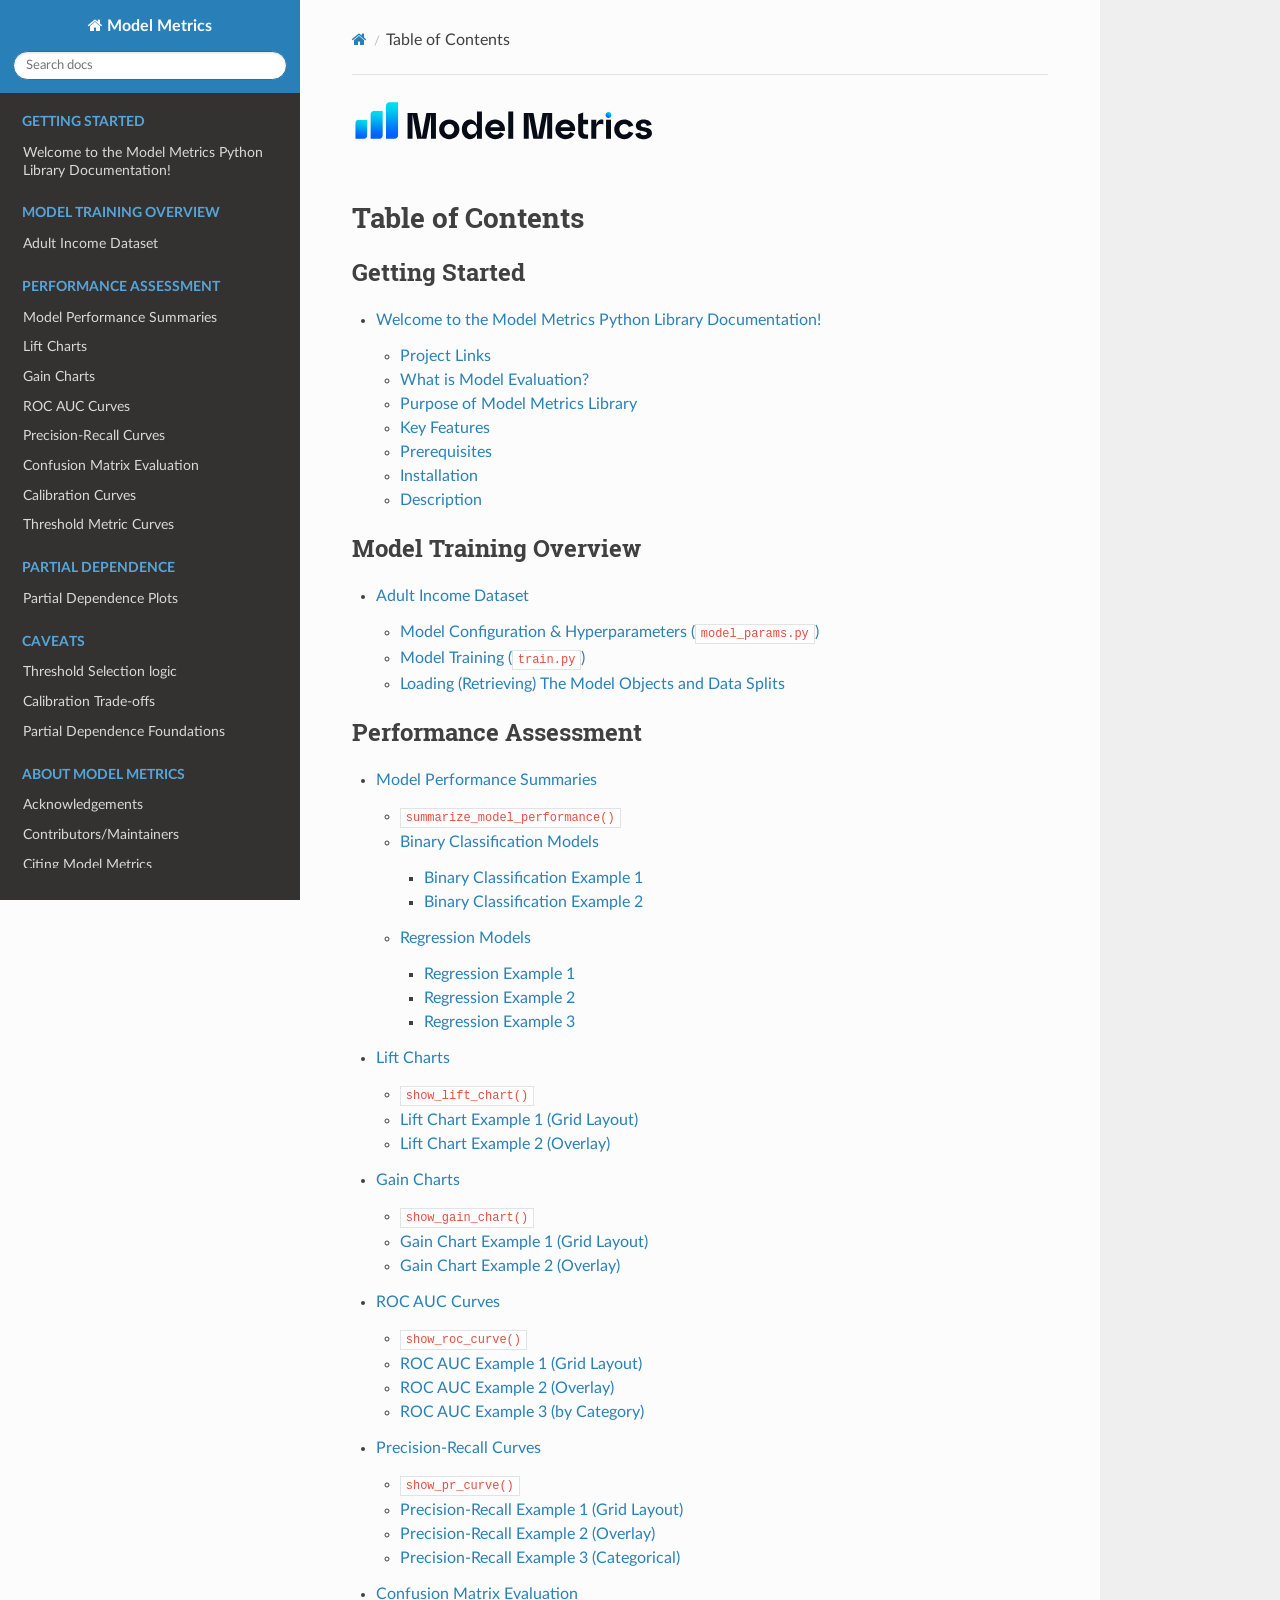
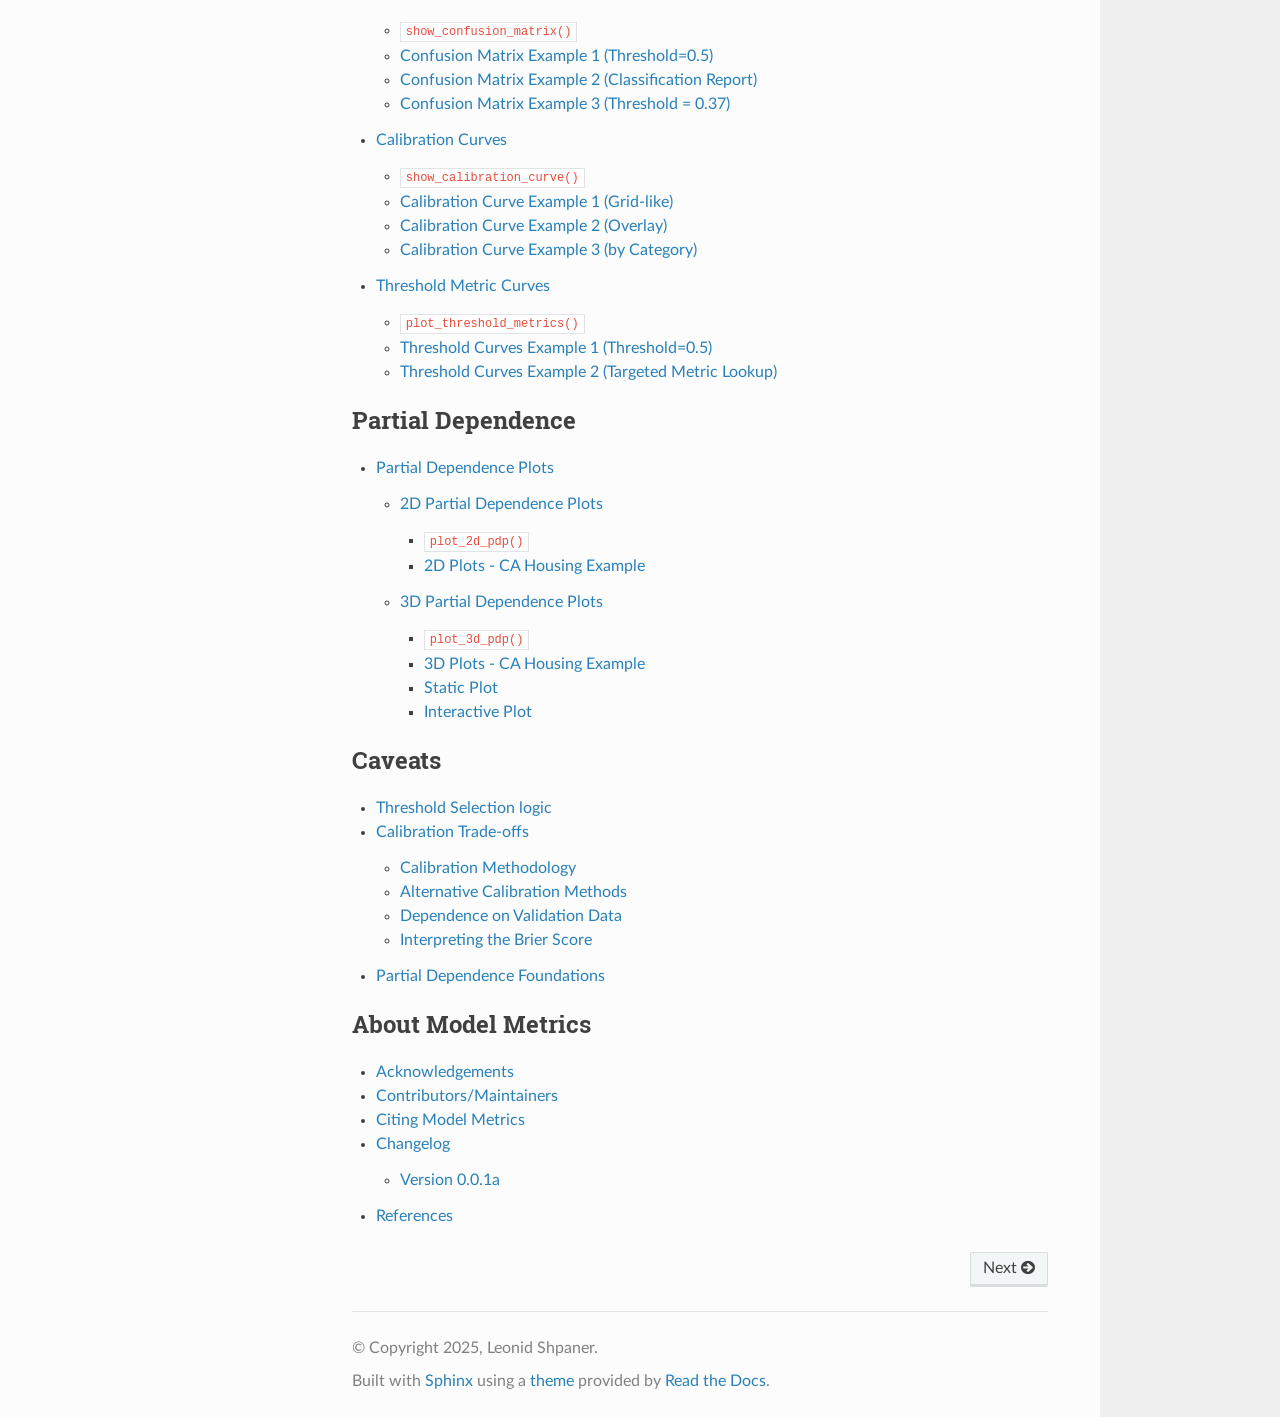
==== commit 5a60c8cd: "Add partial dependence to caveats; versioned up to 0.0.2a" ====
--- a/docs/index.html
+++ b/docs/index.html
@@ -4,7 +4,7 @@
   <meta charset="utf-8" /><meta name="generator" content="Docutils 0.18.1: http://docutils.sourceforge.net/" />
 
   <meta name="viewport" content="width=device-width, initial-scale=1.0" />
-  <title>Table of Contents &mdash; Model Metrics 0.0.0.a2 documentation</title>
+  <title>Table of Contents &mdash; Model Metrics 0.0.2.a documentation</title>
       <link rel="stylesheet" href="_static/pygments.css" type="text/css" />
       <link rel="stylesheet" href="_static/css/theme.css" type="text/css" />
       <link rel="stylesheet" href="_static/copybutton.css" type="text/css" />
@@ -76,6 +76,7 @@
 <ul>
 <li class="toctree-l1"><a class="reference internal" href="caveats.html">Threshold Selection logic</a></li>
 <li class="toctree-l1"><a class="reference internal" href="caveats.html#calibration-trade-offs">Calibration Trade-offs</a></li>
+<li class="toctree-l1"><a class="reference internal" href="caveats.html#partial-dependence-foundations">Partial Dependence Foundations</a></li>
 </ul>
 <p class="caption" role="heading"><span class="caption-text">About Model Metrics</span></p>
 <ul>
@@ -235,6 +236,7 @@
 <li class="toctree-l2"><a class="reference internal" href="caveats.html#interpreting-the-brier-score">Interpreting the Brier Score</a></li>
 </ul>
 </li>
+<li class="toctree-l1"><a class="reference internal" href="caveats.html#partial-dependence-foundations">Partial Dependence Foundations</a></li>
 </ul>
 </div>
 <div class="toctree-wrapper compound">
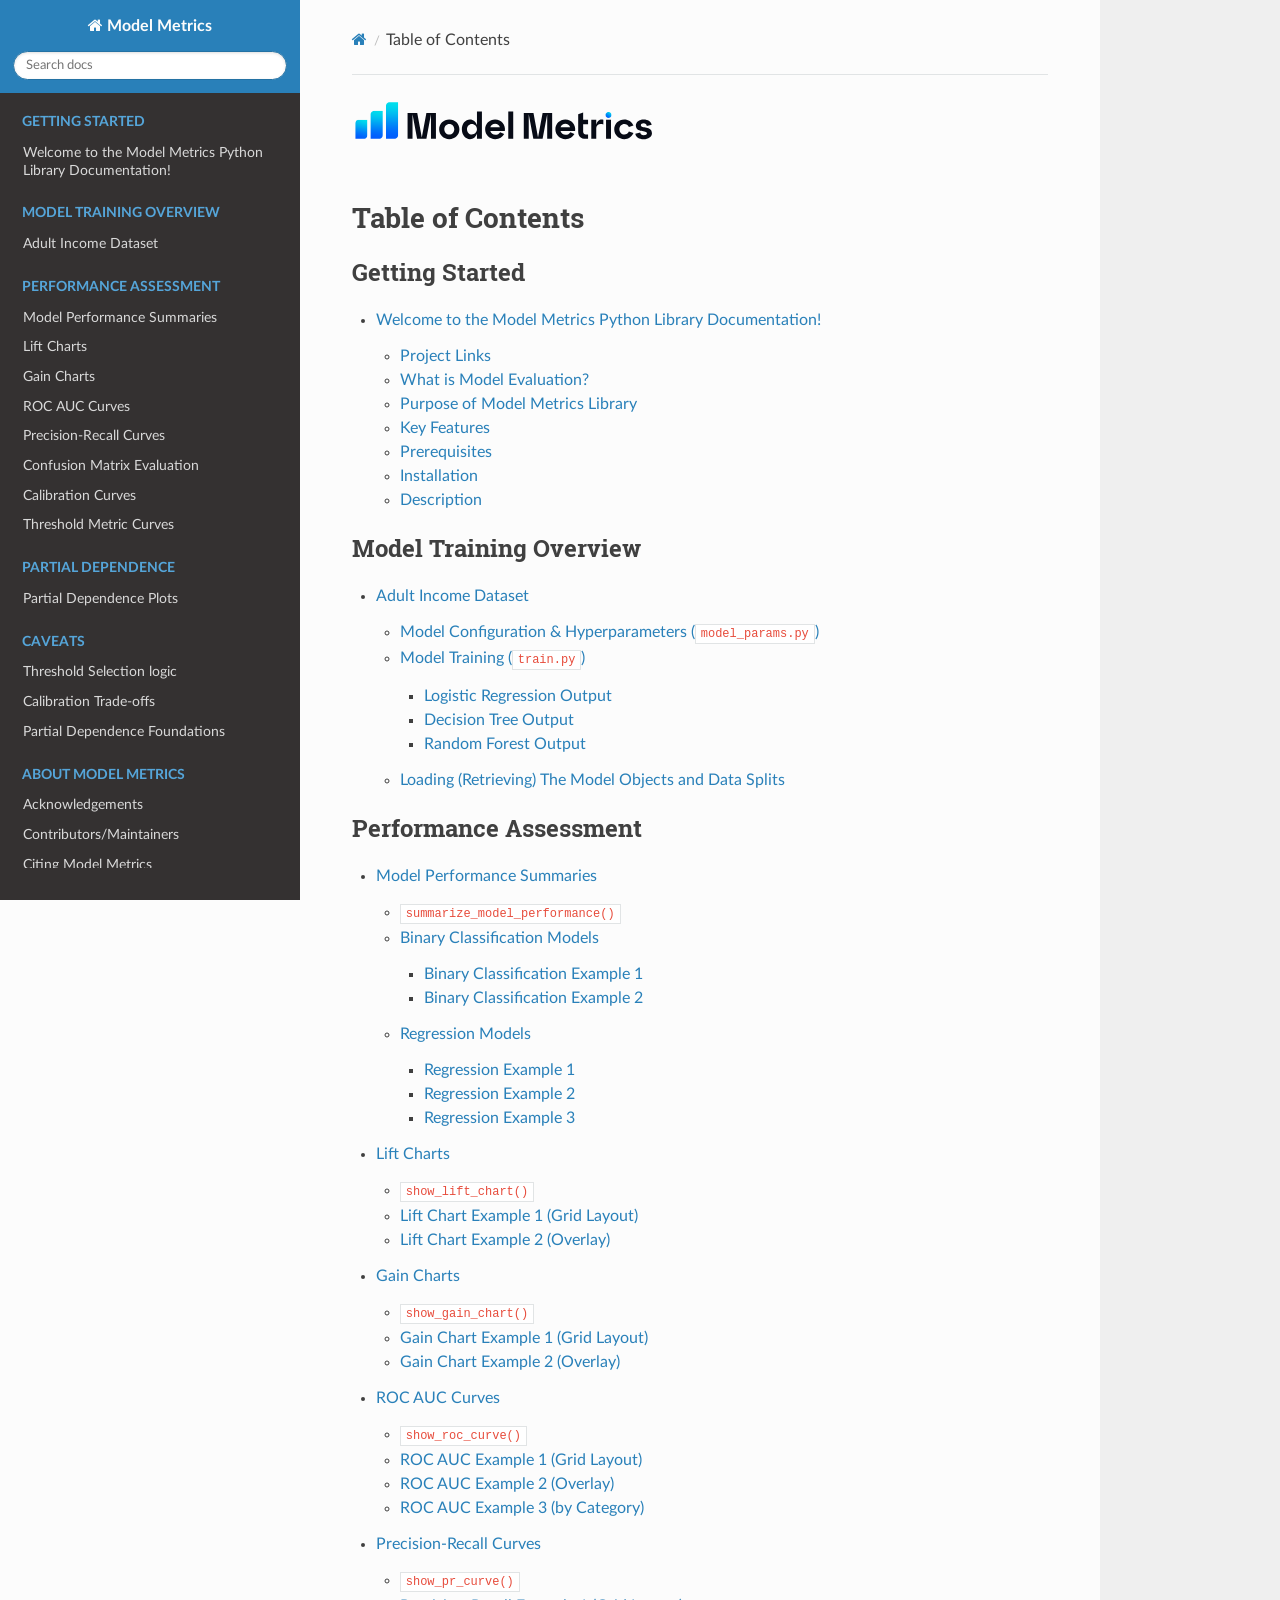
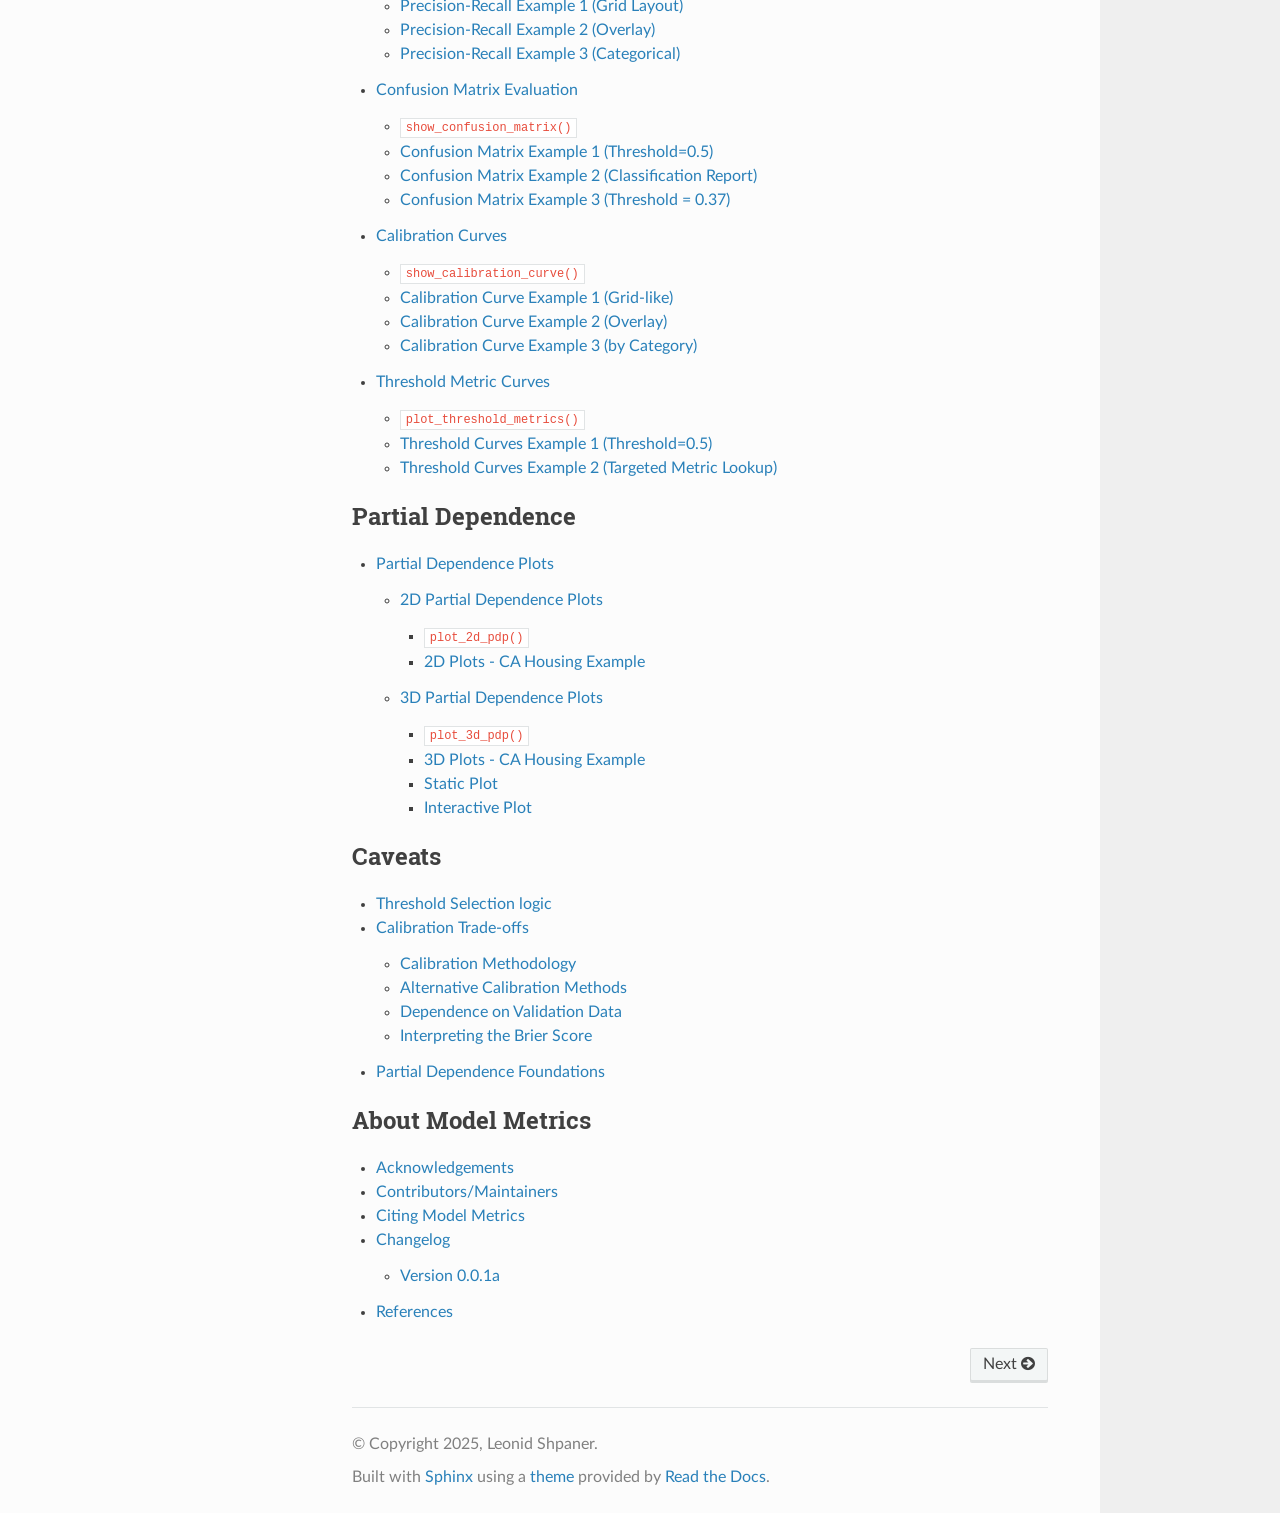
==== commit a84bcf4d: "added model results to docs" ====
--- a/docs/index.html
+++ b/docs/index.html
@@ -133,7 +133,12 @@
 <ul>
 <li class="toctree-l1"><a class="reference internal" href="model_training.html">Adult Income Dataset</a><ul>
 <li class="toctree-l2"><a class="reference internal" href="model_training.html#model-configuration-hyperparameters-model-params-py">Model Configuration &amp; Hyperparameters (<code class="docutils literal notranslate"><span class="pre">model_params.py</span></code>)</a></li>
-<li class="toctree-l2"><a class="reference internal" href="model_training.html#model-training-train-py">Model Training (<code class="docutils literal notranslate"><span class="pre">train.py</span></code>)</a></li>
+<li class="toctree-l2"><a class="reference internal" href="model_training.html#model-training-train-py">Model Training (<code class="docutils literal notranslate"><span class="pre">train.py</span></code>)</a><ul>
+<li class="toctree-l3"><a class="reference internal" href="model_training.html#logistic-regression-output">Logistic Regression Output</a></li>
+<li class="toctree-l3"><a class="reference internal" href="model_training.html#decision-tree-output">Decision Tree Output</a></li>
+<li class="toctree-l3"><a class="reference internal" href="model_training.html#random-forest-output">Random Forest Output</a></li>
+</ul>
+</li>
 <li class="toctree-l2"><a class="reference internal" href="model_training.html#loading-retrieving-the-model-objects-and-data-splits">Loading (Retrieving) The Model Objects and Data Splits</a></li>
 </ul>
 </li>
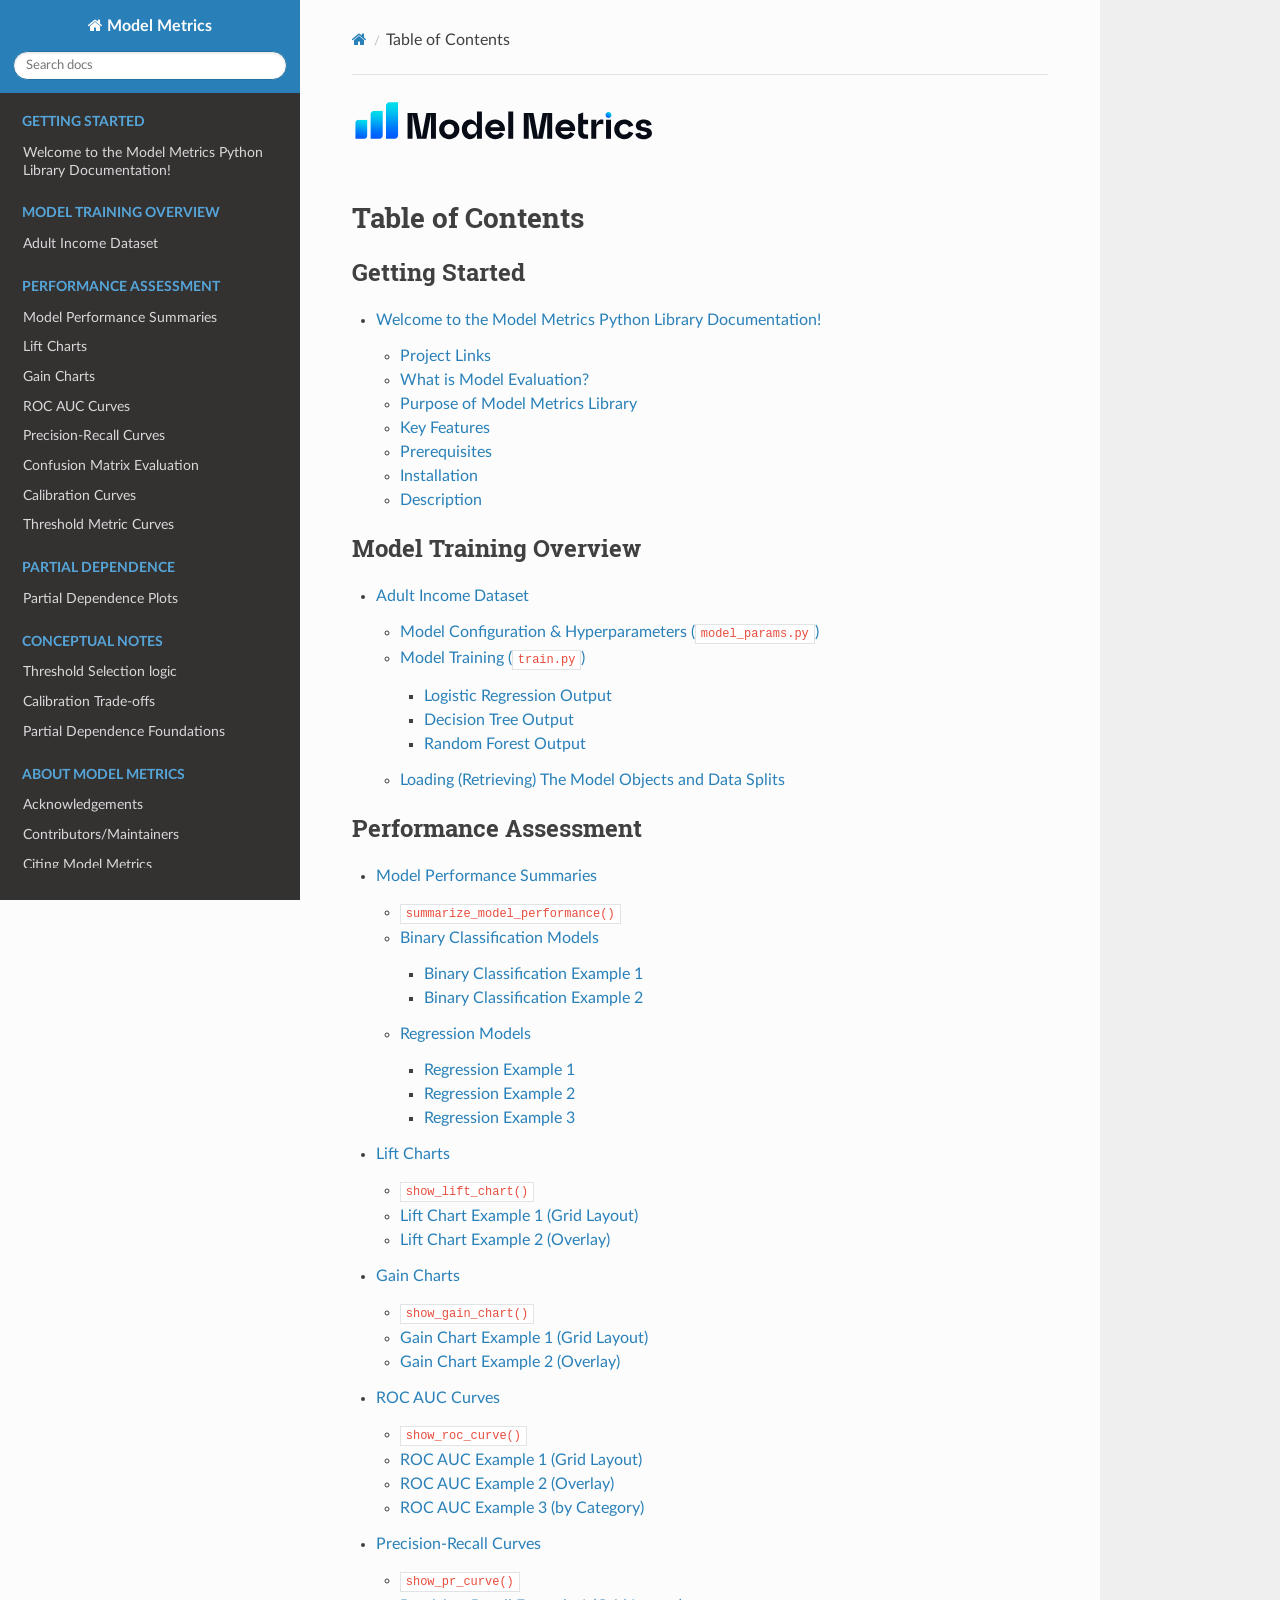
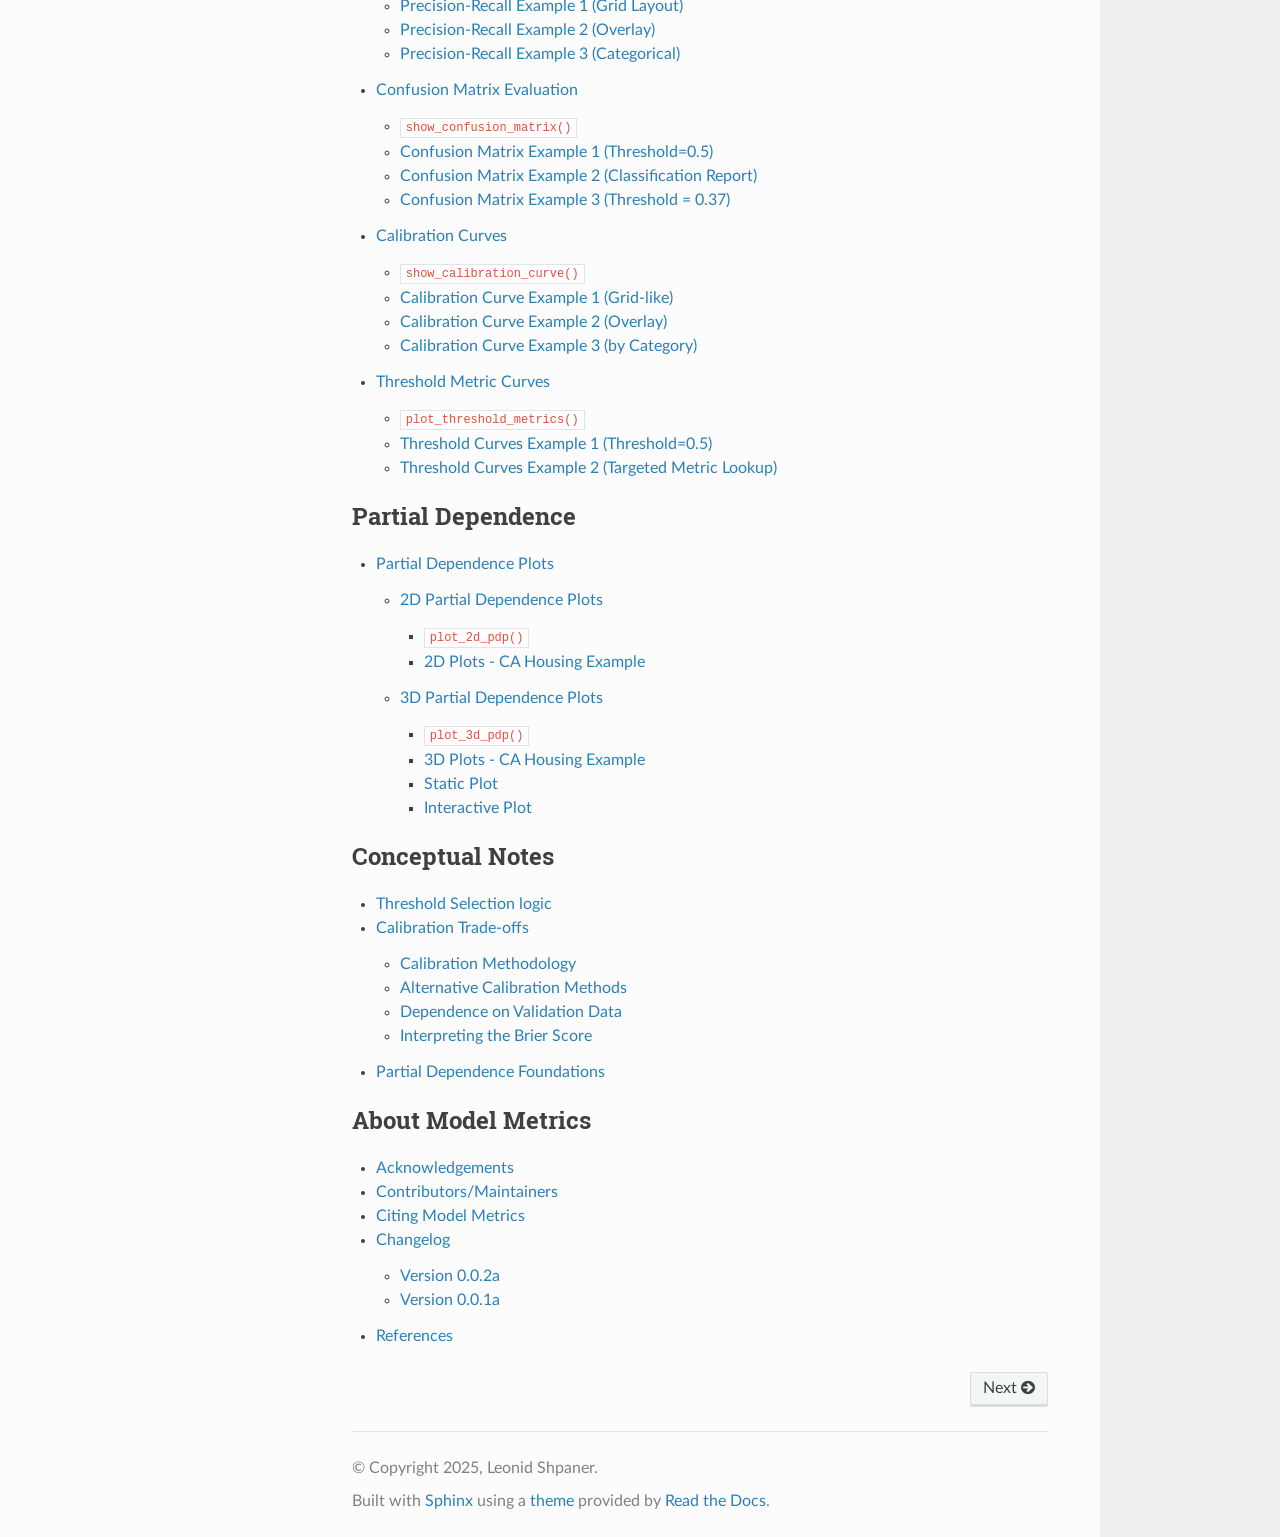
==== commit c0de3358: "(+) Changelog for 0.0.2a; renamed caveats, link in contrib; chng acknowledgements" ====
--- a/docs/index.html
+++ b/docs/index.html
@@ -72,11 +72,11 @@
 <ul>
 <li class="toctree-l1"><a class="reference internal" href="partial_dependence.html">Partial Dependence Plots</a></li>
 </ul>
-<p class="caption" role="heading"><span class="caption-text">Caveats</span></p>
-<ul>
-<li class="toctree-l1"><a class="reference internal" href="caveats.html">Threshold Selection logic</a></li>
-<li class="toctree-l1"><a class="reference internal" href="caveats.html#calibration-trade-offs">Calibration Trade-offs</a></li>
-<li class="toctree-l1"><a class="reference internal" href="caveats.html#partial-dependence-foundations">Partial Dependence Foundations</a></li>
+<p class="caption" role="heading"><span class="caption-text">Conceptual Notes</span></p>
+<ul>
+<li class="toctree-l1"><a class="reference internal" href="conceptual_notes.html">Threshold Selection logic</a></li>
+<li class="toctree-l1"><a class="reference internal" href="conceptual_notes.html#calibration-trade-offs">Calibration Trade-offs</a></li>
+<li class="toctree-l1"><a class="reference internal" href="conceptual_notes.html#partial-dependence-foundations">Partial Dependence Foundations</a></li>
 </ul>
 <p class="caption" role="heading"><span class="caption-text">About Model Metrics</span></p>
 <ul>
@@ -231,17 +231,17 @@
 </ul>
 </div>
 <div class="toctree-wrapper compound">
-<p class="caption" role="heading"><span class="caption-text">Caveats</span></p>
-<ul>
-<li class="toctree-l1"><a class="reference internal" href="caveats.html">Threshold Selection logic</a></li>
-<li class="toctree-l1"><a class="reference internal" href="caveats.html#calibration-trade-offs">Calibration Trade-offs</a><ul>
-<li class="toctree-l2"><a class="reference internal" href="caveats.html#calibration-methodology">Calibration Methodology</a></li>
-<li class="toctree-l2"><a class="reference internal" href="caveats.html#alternative-calibration-methods">Alternative Calibration Methods</a></li>
-<li class="toctree-l2"><a class="reference internal" href="caveats.html#dependence-on-validation-data">Dependence on Validation Data</a></li>
-<li class="toctree-l2"><a class="reference internal" href="caveats.html#interpreting-the-brier-score">Interpreting the Brier Score</a></li>
-</ul>
-</li>
-<li class="toctree-l1"><a class="reference internal" href="caveats.html#partial-dependence-foundations">Partial Dependence Foundations</a></li>
+<p class="caption" role="heading"><span class="caption-text">Conceptual Notes</span></p>
+<ul>
+<li class="toctree-l1"><a class="reference internal" href="conceptual_notes.html">Threshold Selection logic</a></li>
+<li class="toctree-l1"><a class="reference internal" href="conceptual_notes.html#calibration-trade-offs">Calibration Trade-offs</a><ul>
+<li class="toctree-l2"><a class="reference internal" href="conceptual_notes.html#calibration-methodology">Calibration Methodology</a></li>
+<li class="toctree-l2"><a class="reference internal" href="conceptual_notes.html#alternative-calibration-methods">Alternative Calibration Methods</a></li>
+<li class="toctree-l2"><a class="reference internal" href="conceptual_notes.html#dependence-on-validation-data">Dependence on Validation Data</a></li>
+<li class="toctree-l2"><a class="reference internal" href="conceptual_notes.html#interpreting-the-brier-score">Interpreting the Brier Score</a></li>
+</ul>
+</li>
+<li class="toctree-l1"><a class="reference internal" href="conceptual_notes.html#partial-dependence-foundations">Partial Dependence Foundations</a></li>
 </ul>
 </div>
 <div class="toctree-wrapper compound">
@@ -251,6 +251,7 @@
 <li class="toctree-l1"><a class="reference internal" href="contributors.html">Contributors/Maintainers</a></li>
 <li class="toctree-l1"><a class="reference internal" href="citations.html">Citing Model Metrics</a></li>
 <li class="toctree-l1"><a class="reference internal" href="changelog.html">Changelog</a><ul>
+<li class="toctree-l2"><a class="reference internal" href="changelog.html#version-0-0-2a">Version 0.0.2a</a></li>
 <li class="toctree-l2"><a class="reference internal" href="changelog.html#version-0-0-1a">Version 0.0.1a</a></li>
 </ul>
 </li>
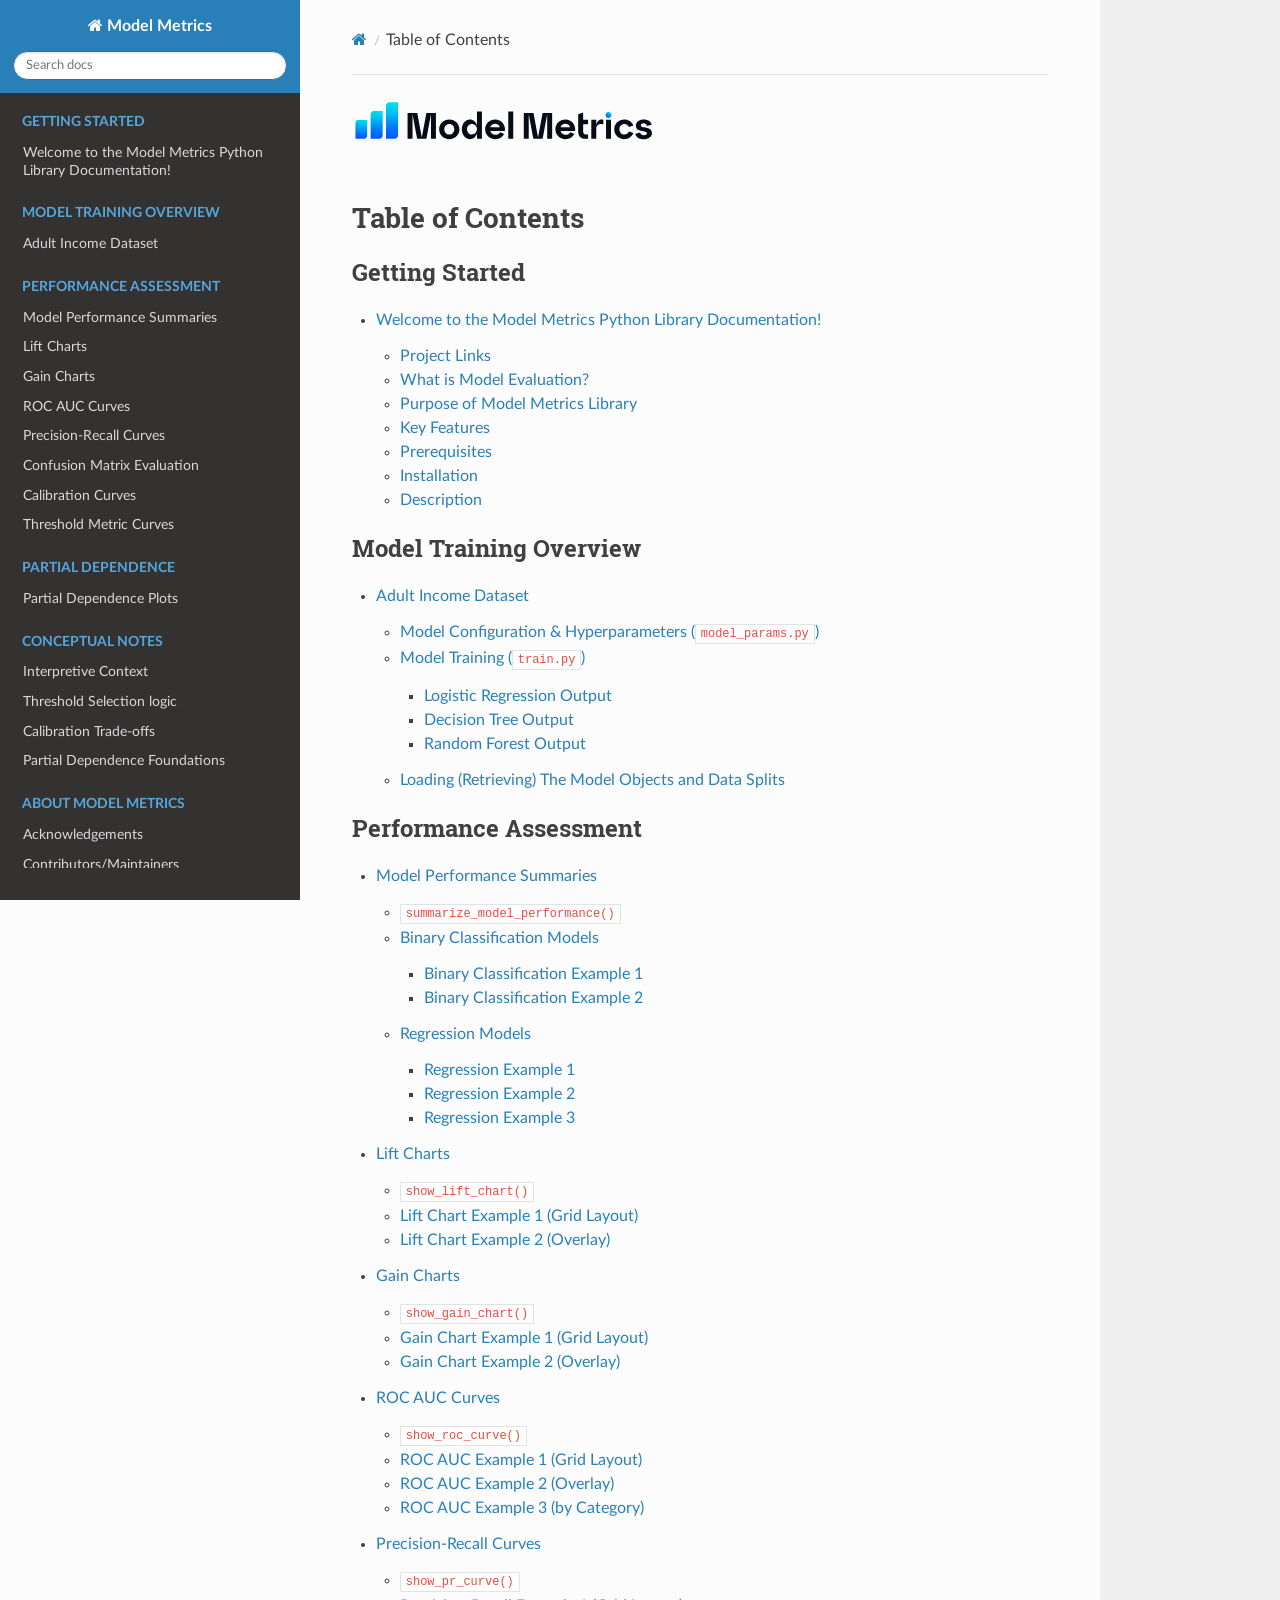
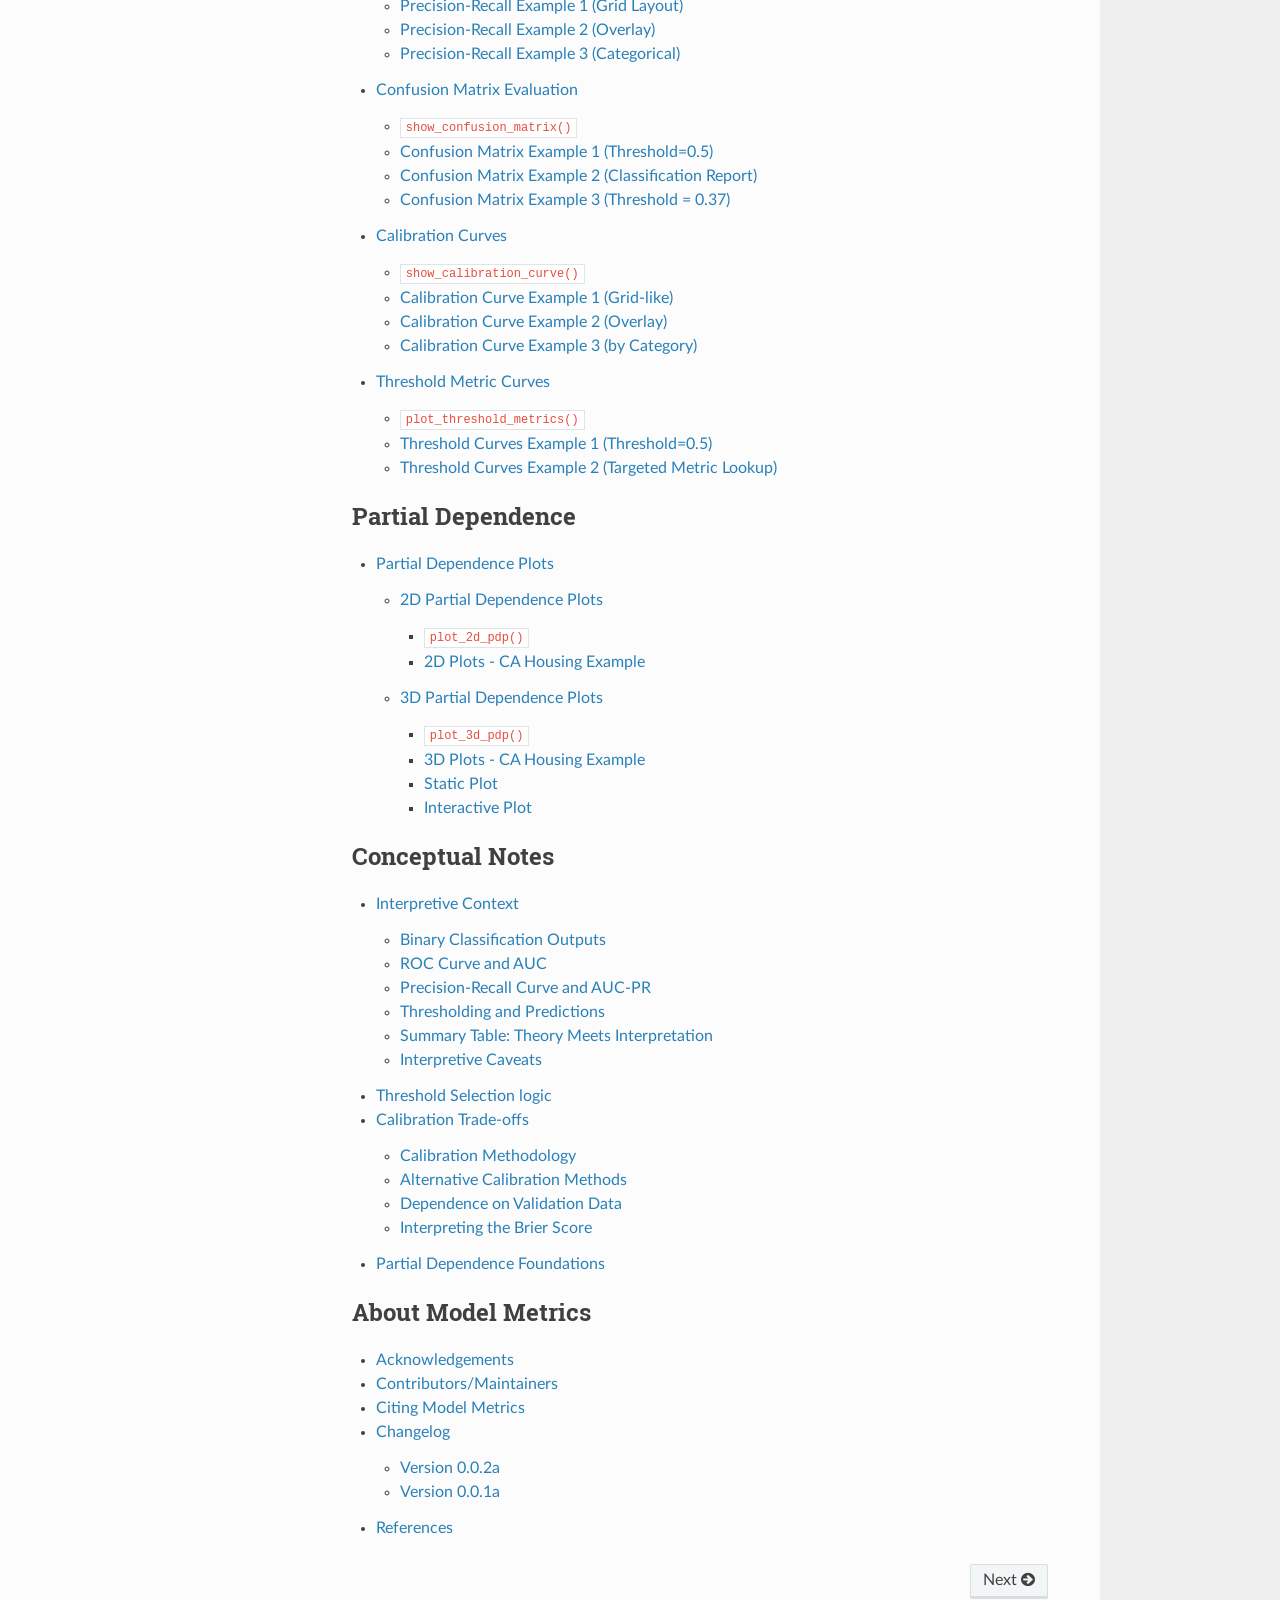
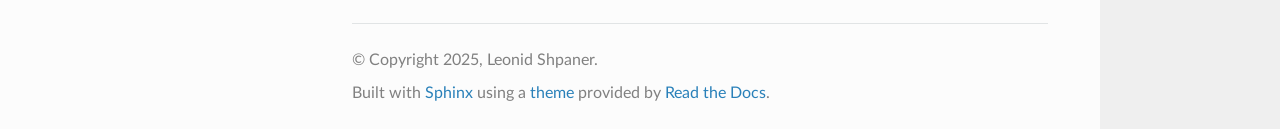
==== commit e2b2d2d7: "(+) Interpretive Context section in docs" ====
--- a/docs/index.html
+++ b/docs/index.html
@@ -4,7 +4,7 @@
   <meta charset="utf-8" /><meta name="generator" content="Docutils 0.18.1: http://docutils.sourceforge.net/" />
 
   <meta name="viewport" content="width=device-width, initial-scale=1.0" />
-  <title>Table of Contents &mdash; Model Metrics 0.0.2.a documentation</title>
+  <title>Table of Contents &mdash; Model Metrics 0.0.3a documentation</title>
       <link rel="stylesheet" href="_static/pygments.css" type="text/css" />
       <link rel="stylesheet" href="_static/css/theme.css" type="text/css" />
       <link rel="stylesheet" href="_static/copybutton.css" type="text/css" />
@@ -74,7 +74,8 @@
 </ul>
 <p class="caption" role="heading"><span class="caption-text">Conceptual Notes</span></p>
 <ul>
-<li class="toctree-l1"><a class="reference internal" href="conceptual_notes.html">Threshold Selection logic</a></li>
+<li class="toctree-l1"><a class="reference internal" href="conceptual_notes.html">Interpretive Context</a></li>
+<li class="toctree-l1"><a class="reference internal" href="conceptual_notes.html#threshold-selection-logic">Threshold Selection logic</a></li>
 <li class="toctree-l1"><a class="reference internal" href="conceptual_notes.html#calibration-trade-offs">Calibration Trade-offs</a></li>
 <li class="toctree-l1"><a class="reference internal" href="conceptual_notes.html#partial-dependence-foundations">Partial Dependence Foundations</a></li>
 </ul>
@@ -233,7 +234,16 @@
 <div class="toctree-wrapper compound">
 <p class="caption" role="heading"><span class="caption-text">Conceptual Notes</span></p>
 <ul>
-<li class="toctree-l1"><a class="reference internal" href="conceptual_notes.html">Threshold Selection logic</a></li>
+<li class="toctree-l1"><a class="reference internal" href="conceptual_notes.html">Interpretive Context</a><ul>
+<li class="toctree-l2"><a class="reference internal" href="conceptual_notes.html#binary-classification-outputs">Binary Classification Outputs</a></li>
+<li class="toctree-l2"><a class="reference internal" href="conceptual_notes.html#roc-curve-and-auc">ROC Curve and AUC</a></li>
+<li class="toctree-l2"><a class="reference internal" href="conceptual_notes.html#precision-recall-curve-and-auc-pr">Precision-Recall Curve and AUC-PR</a></li>
+<li class="toctree-l2"><a class="reference internal" href="conceptual_notes.html#thresholding-and-predictions">Thresholding and Predictions</a></li>
+<li class="toctree-l2"><a class="reference internal" href="conceptual_notes.html#summary-table-theory-meets-interpretation">Summary Table: Theory Meets Interpretation</a></li>
+<li class="toctree-l2"><a class="reference internal" href="conceptual_notes.html#interpretive-caveats">Interpretive Caveats</a></li>
+</ul>
+</li>
+<li class="toctree-l1"><a class="reference internal" href="conceptual_notes.html#threshold-selection-logic">Threshold Selection logic</a></li>
 <li class="toctree-l1"><a class="reference internal" href="conceptual_notes.html#calibration-trade-offs">Calibration Trade-offs</a><ul>
 <li class="toctree-l2"><a class="reference internal" href="conceptual_notes.html#calibration-methodology">Calibration Methodology</a></li>
 <li class="toctree-l2"><a class="reference internal" href="conceptual_notes.html#alternative-calibration-methods">Alternative Calibration Methods</a></li>
